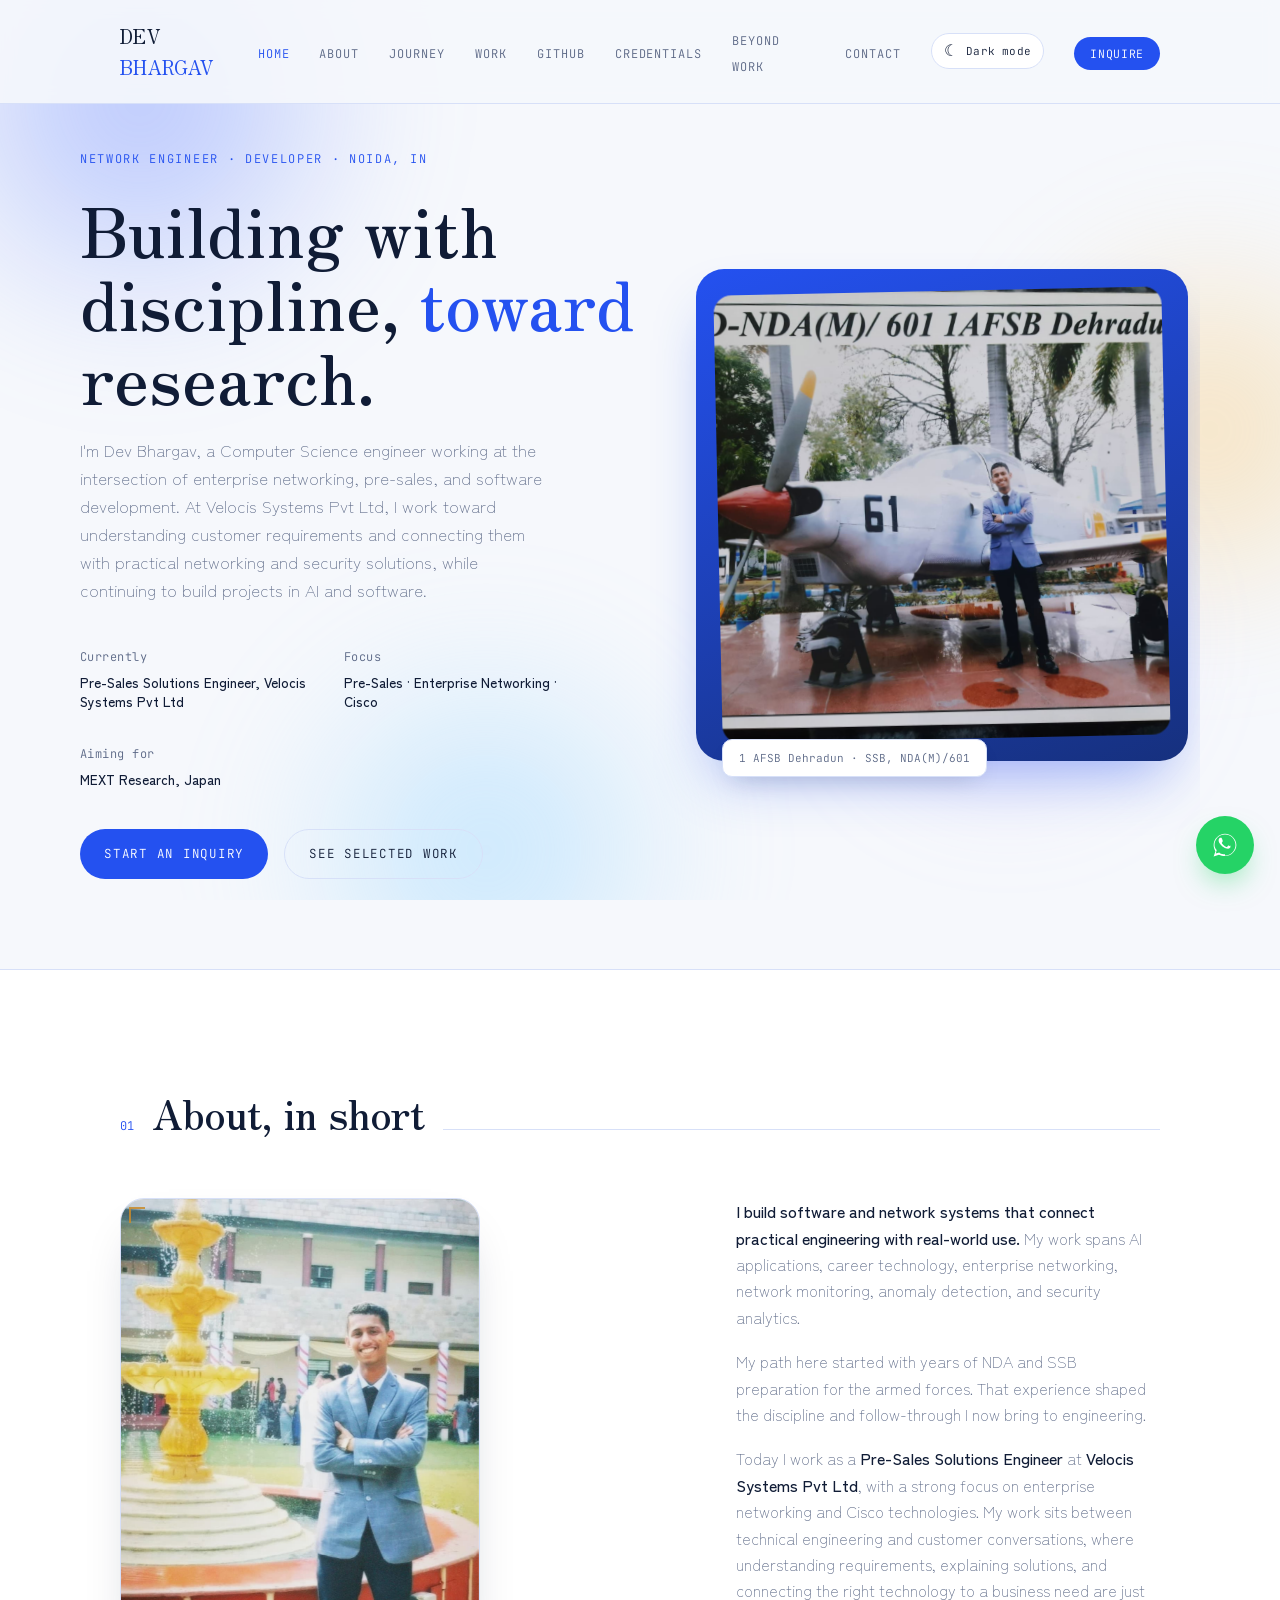
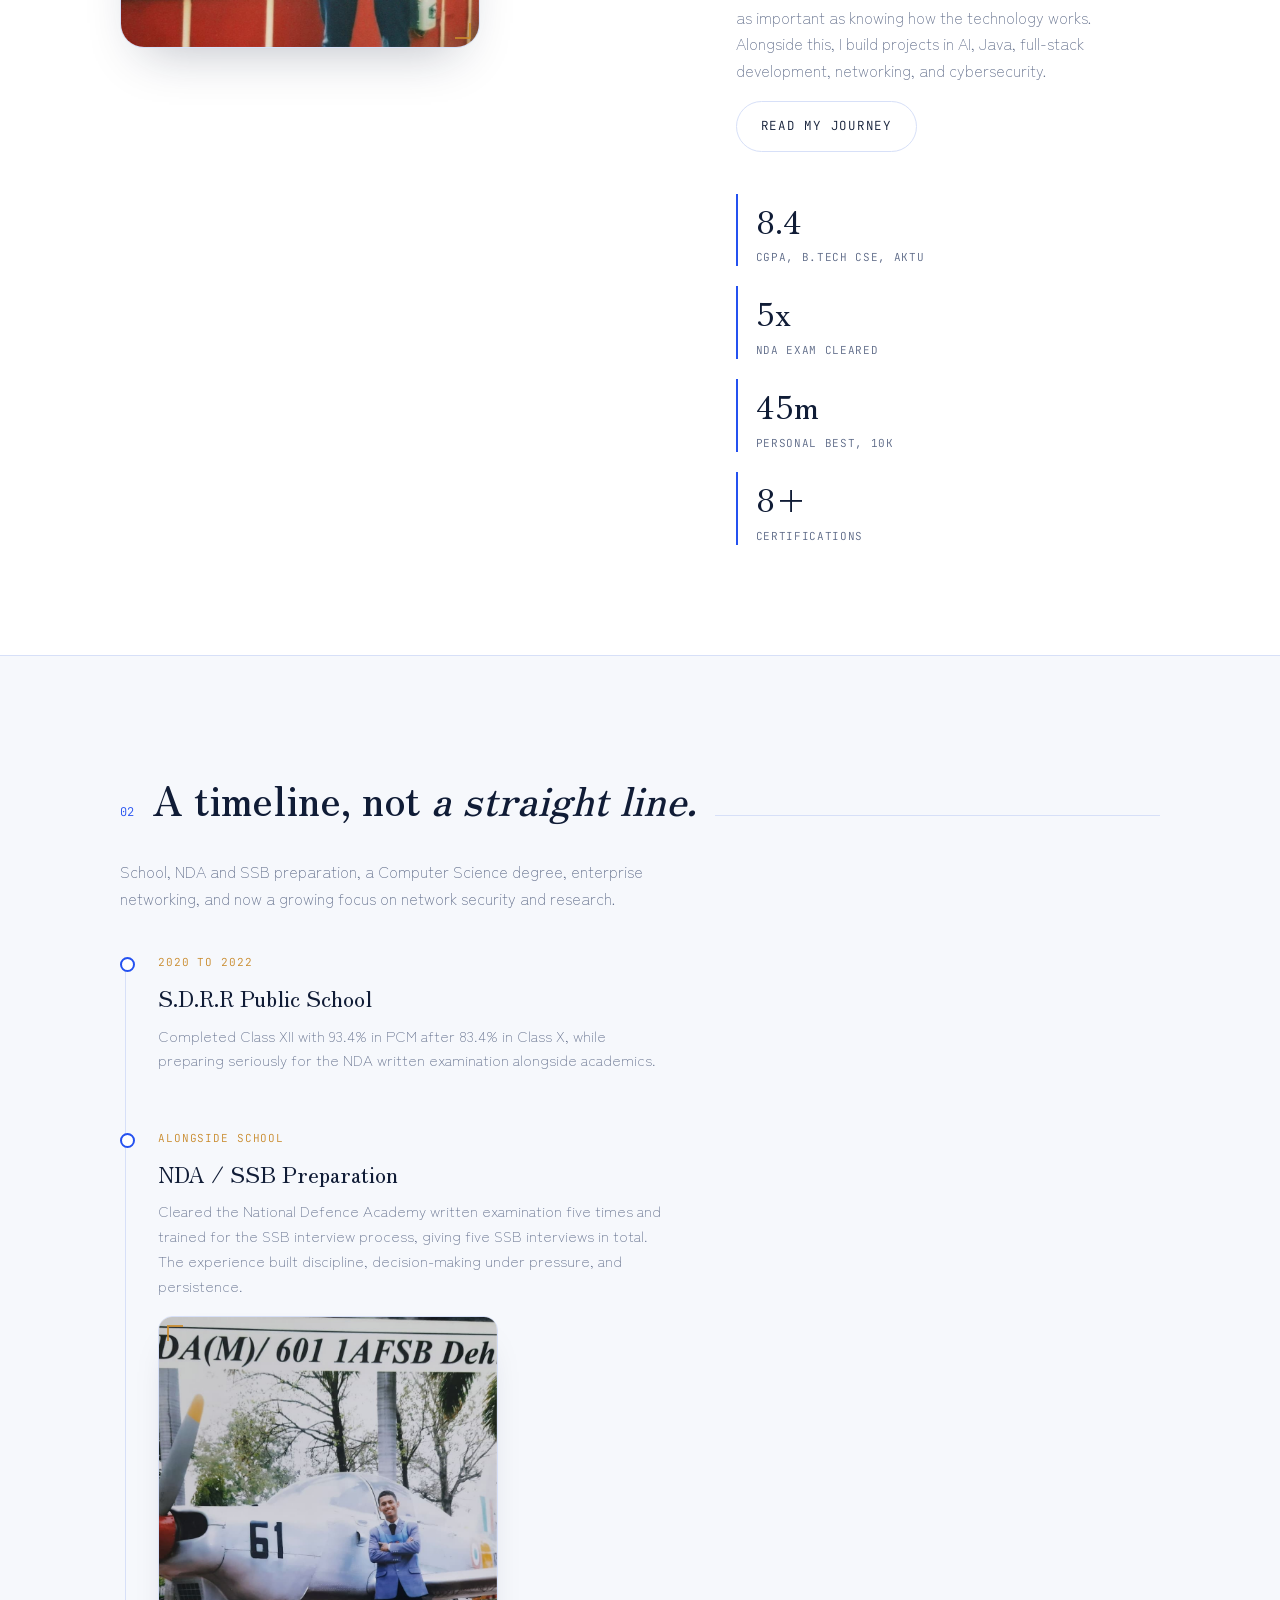
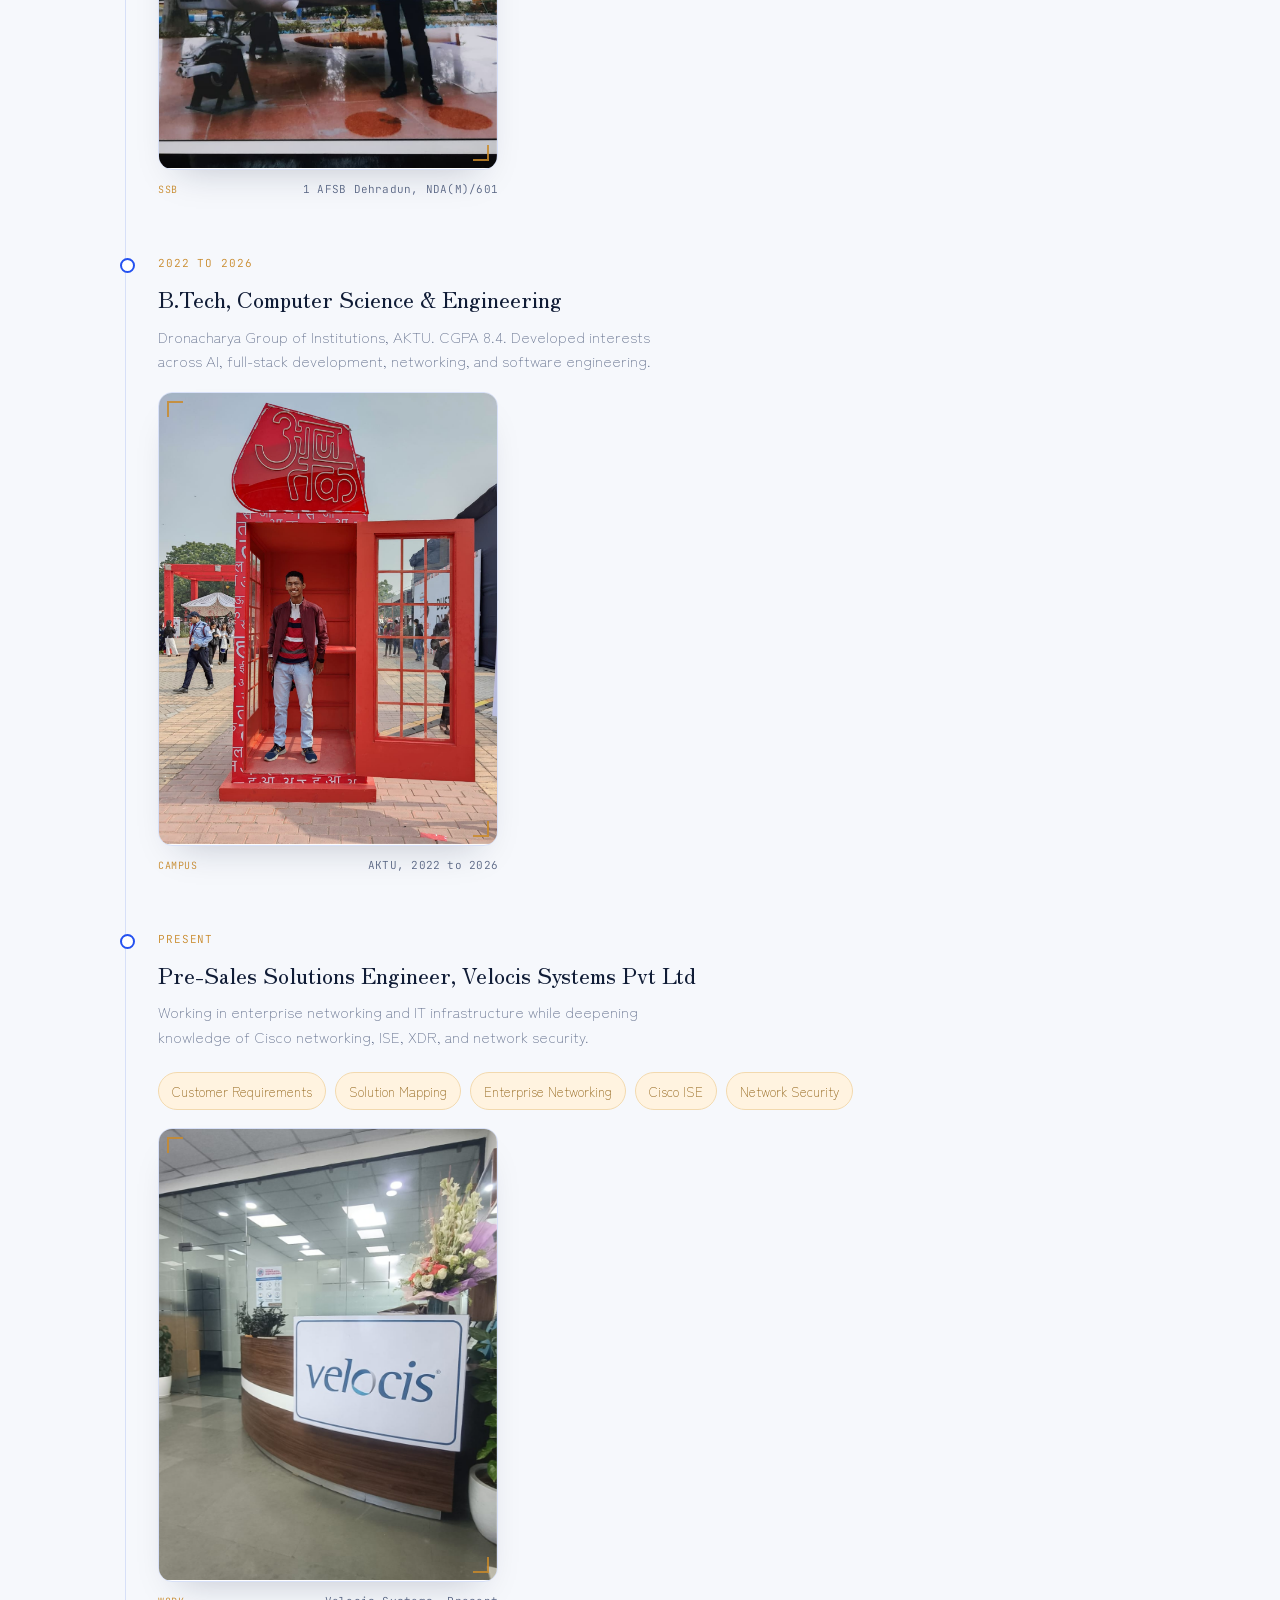
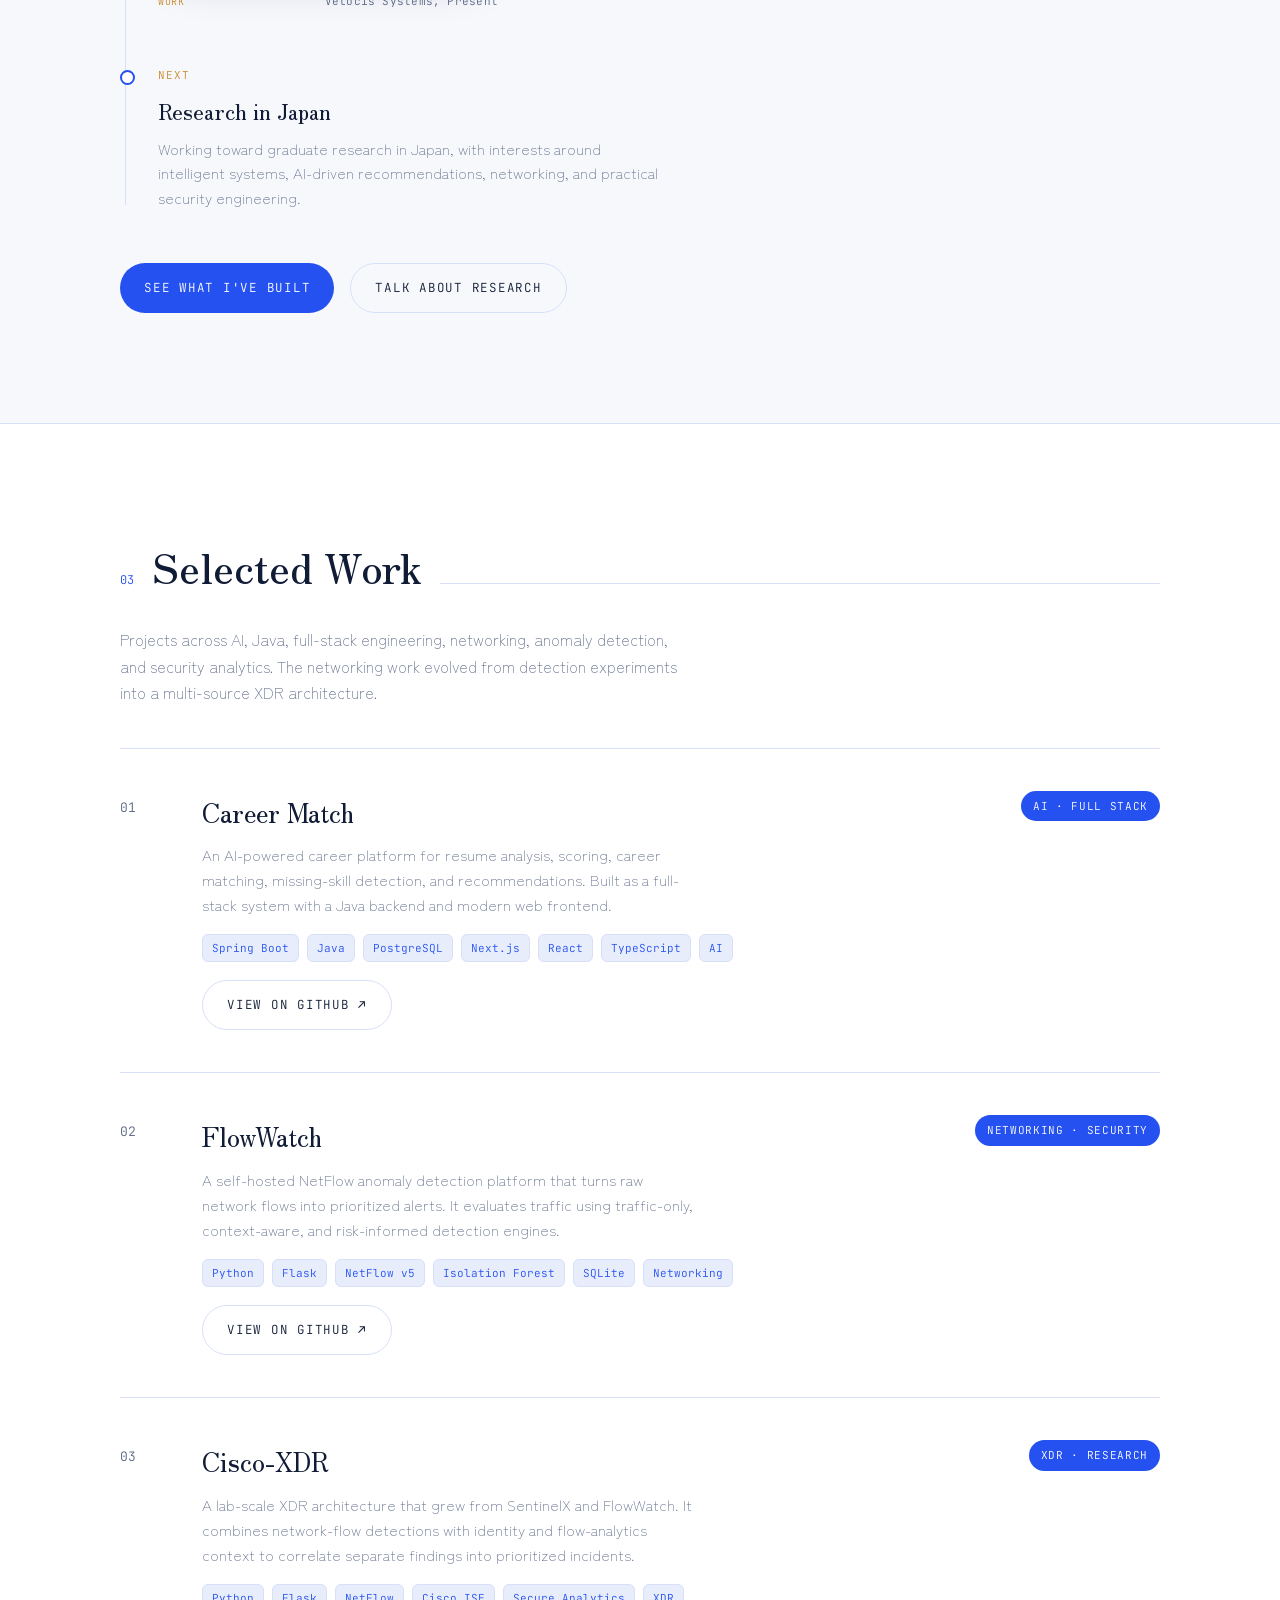
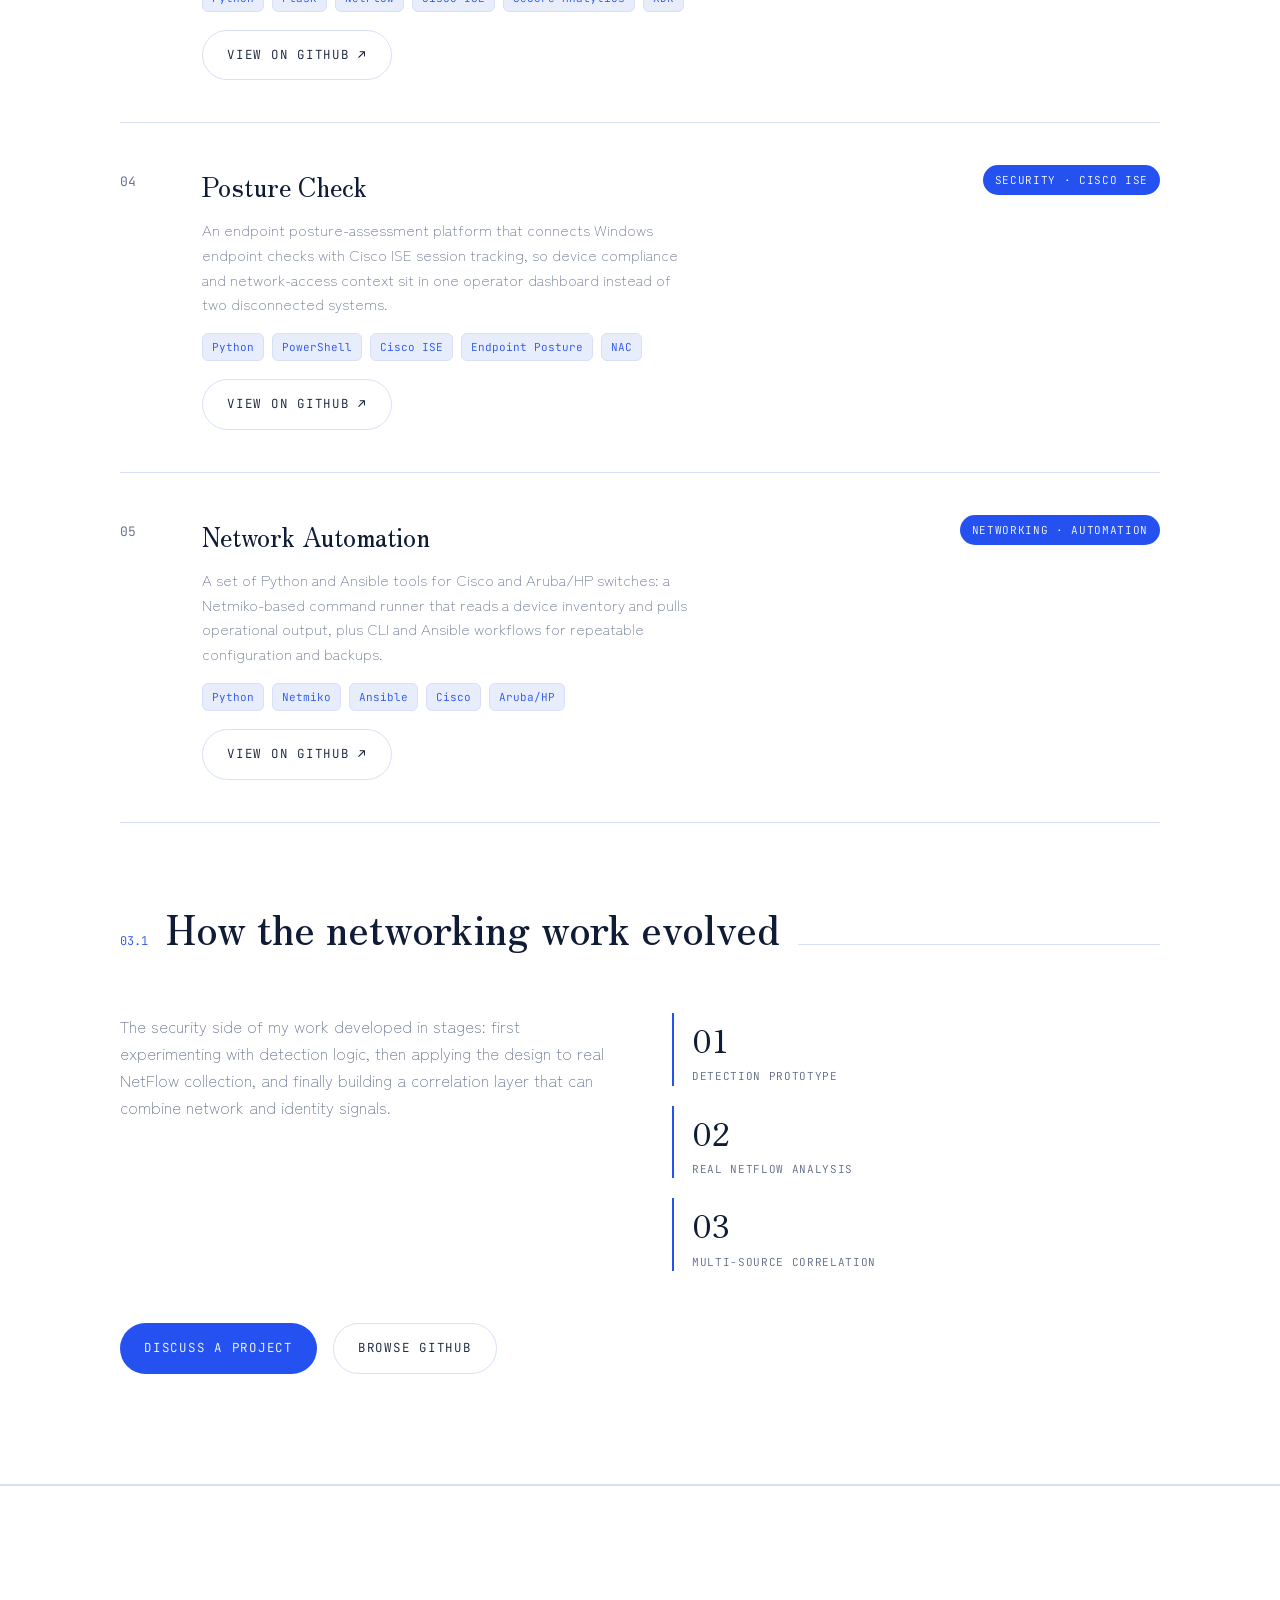
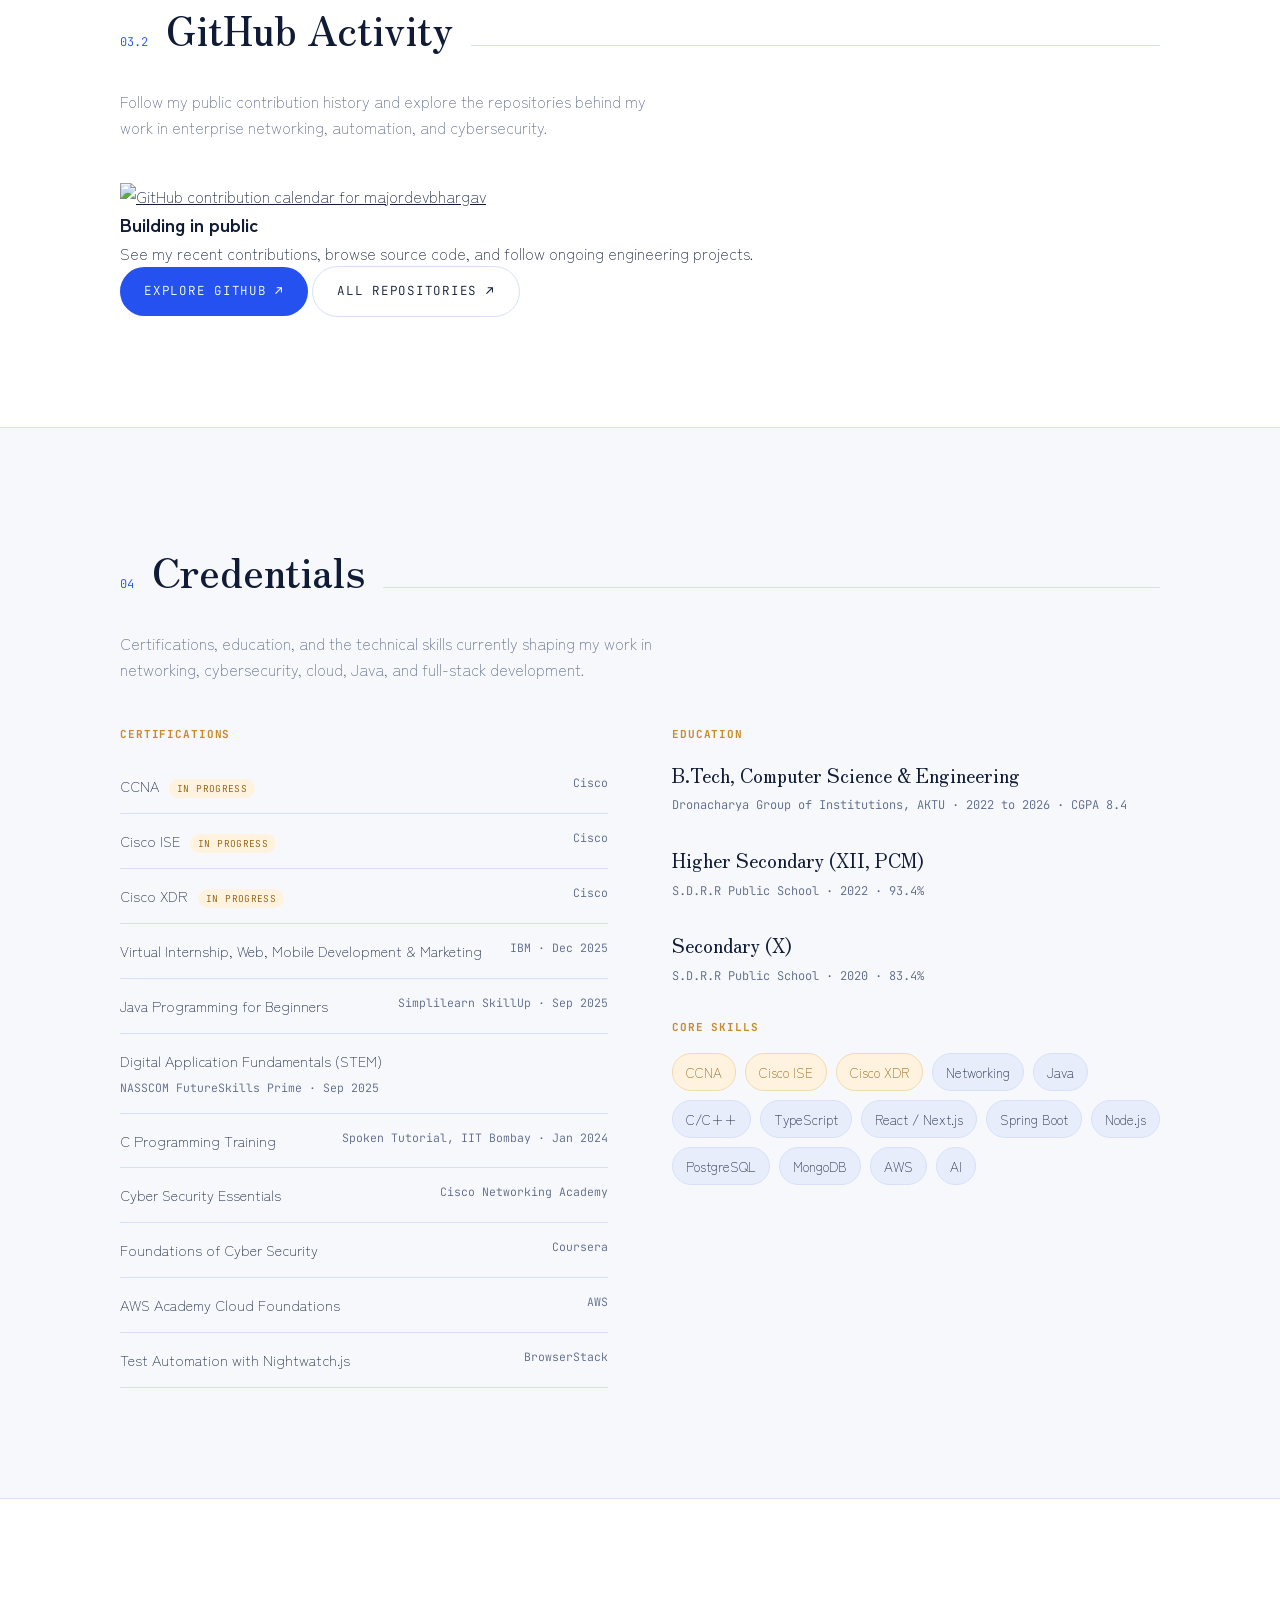
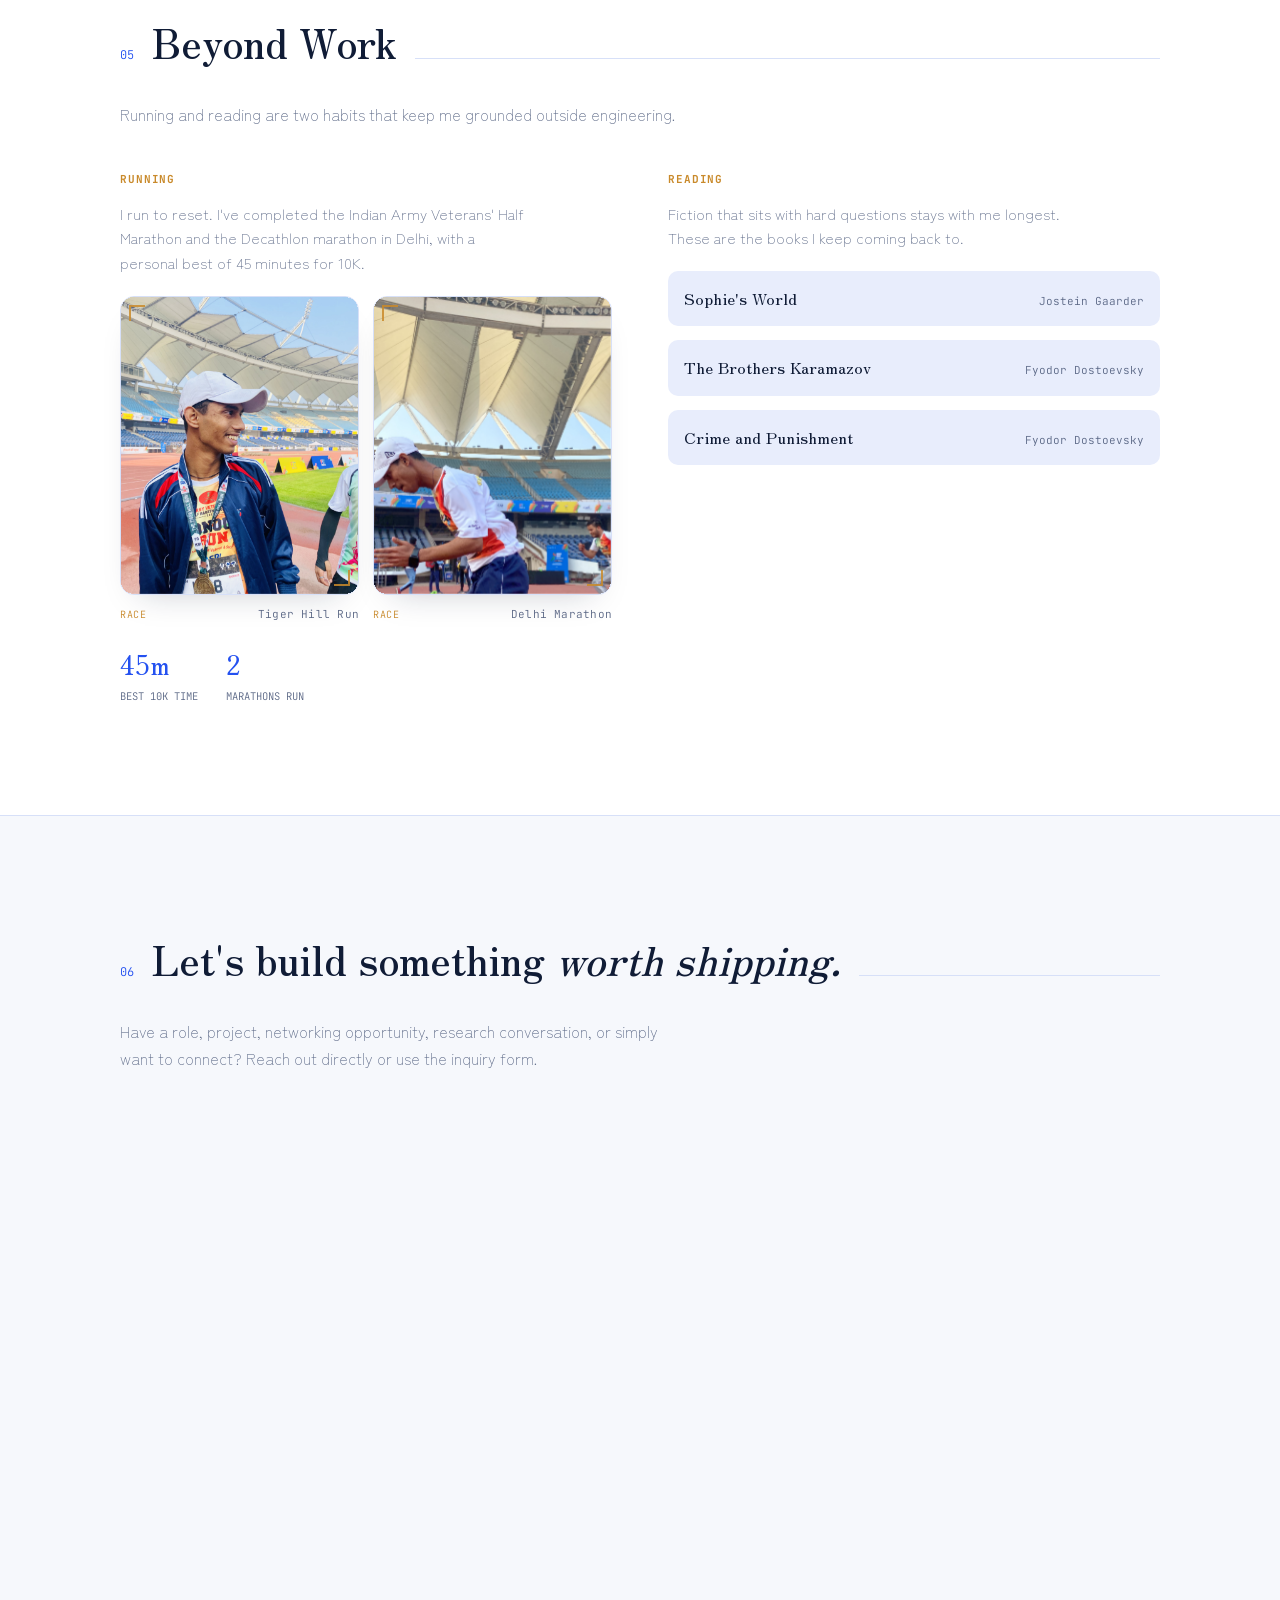
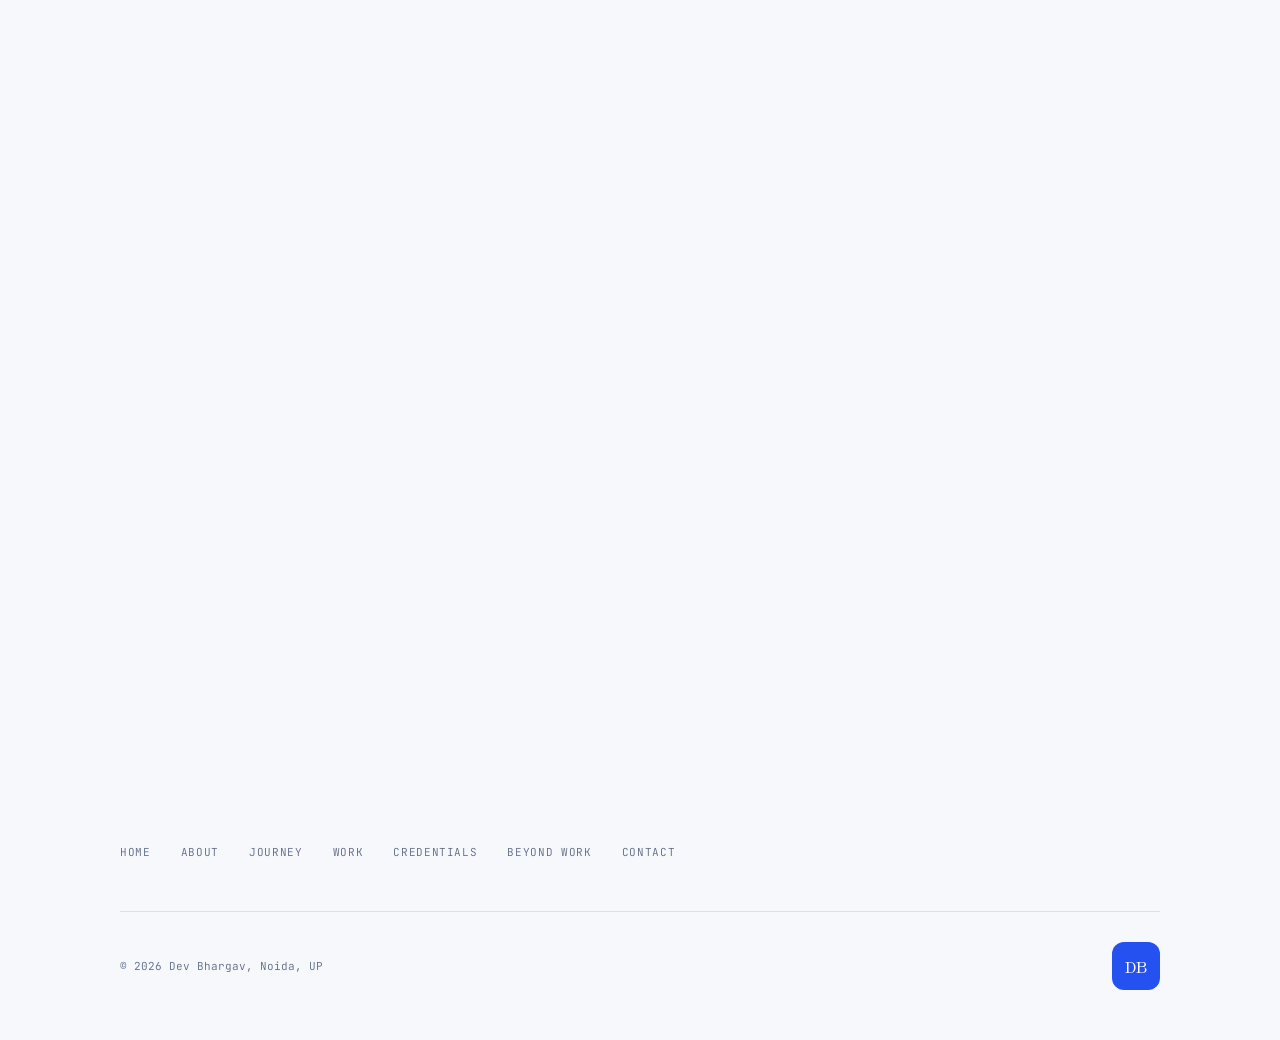
==== index.html @ a6a39704 "Add GitHub activity and repository links to portfolio" ====
<!doctype html>
<html lang="en">
<head>
  <meta charset="UTF-8">
  <meta name="viewport" content="width=device-width, initial-scale=1.0">
  <title>Dev Bhargav | Pre-Sales Solutions Engineer</title>
  <meta name="description" content="Dev Bhargav is a Pre-Sales Solutions Engineer focused on enterprise networking, Cisco technologies, network automation, and cybersecurity. Explore his engineering projects, portfolio, and professional profile.">
  <meta name="author" content="Dev Bhargav">
  <meta name="robots" content="index, follow, max-image-preview:large">
  <meta name="googlebot" content="index, follow">
  <meta name="keywords" content="Dev Bhargav, Dev Bhargav engineer, Dev Bhargav networking, enterprise networking, Cisco, network automation, cybersecurity, Pre-Sales Solutions Engineer">
  <link rel="canonical" href="https://dev-bhargav-portfolio.vercel.app/">
  <meta property="og:type" content="website">
  <meta property="og:site_name" content="Dev Bhargav">
  <meta property="og:title" content="Dev Bhargav | Enterprise Networking & Cybersecurity Engineer">
  <meta property="og:description" content="Official portfolio of Dev Bhargav, Pre-Sales Solutions Engineer focused on enterprise networking, Cisco technologies, network automation, and cybersecurity.">
  <meta property="og:url" content="https://dev-bhargav-portfolio.vercel.app/">
  <meta name="twitter:card" content="summary">
  <meta name="twitter:title" content="Dev Bhargav | Enterprise Networking & Cybersecurity Engineer">
  <meta name="twitter:description" content="Official portfolio of Dev Bhargav, focused on enterprise networking, Cisco technologies, network automation, and cybersecurity.">
  <script type="application/ld+json">
  {
    "@context": "https://schema.org",
    "@type": "Person",
    "name": "Dev Bhargav",
    "url": "https://dev-bhargav-portfolio.vercel.app/",
    "jobTitle": "Pre-Sales Solutions Engineer",
    "description": "Engineer focused on enterprise networking, Cisco technologies, network automation, and cybersecurity.",
    "sameAs": [
      "https://github.com/majordevbhargav",
      "https://www.linkedin.com/in/devbhargav100"
    ],
    "knowsAbout": [
      "Enterprise Networking",
      "Cisco Technologies",
      "Network Automation",
      "Cybersecurity",
      "Network Anomaly Detection",
      "Software Engineering"
    ]
  }
  </script>
  <meta name="theme-color" content="#2451F0" id="themeColorMeta">
  <script>
    (function () {
      try {
        var savedTheme = localStorage.getItem("devbhargav-theme");
        if (savedTheme === "dark" || savedTheme === "light") document.documentElement.setAttribute("data-theme", savedTheme);
      } catch (e) {}
    })();
  </script>
  <link rel="icon" href="data:image/svg+xml,%3Csvg xmlns='http://www.w3.org/2000/svg' viewBox='0 0 64 64'%3E%3Crect width='64' height='64' rx='14' fill='%232451F0'/%3E%3Ctext x='32' y='42' font-family='Georgia,serif' font-size='26' fill='white' text-anchor='middle'%3EDB%3C/text%3E%3C/svg%3E">
  <link rel="preconnect" href="https://fonts.googleapis.com">
  <link href="https://fonts.googleapis.com/css2?family=Zen+Old+Mincho:wght@500;600&family=Zen+Kaku+Gothic+New:wght@300;400;500;700&family=JetBrains+Mono:wght@400;500&display=swap" rel="stylesheet">
  <link rel="stylesheet" href="style.css">
  <style>
    /* Single-page navigation */
    section[id], header[id], footer[id] { scroll-margin-top: 88px; }
    .single-page .nav-link.active { color: var(--blue); }
    .single-page .page-hero { padding-top: 135px; }
    .section-intro { max-width: 62ch; color: var(--ink-dim); font-size: 16px; margin-top: -26px; margin-bottom: 42px; }
    .project-link { margin-top: 18px; }
    .journey-actions { margin-top: 52px; display: flex; gap: 16px; flex-wrap: wrap; }
    .about-stats { margin-top: 42px; }
    @media (max-width: 860px) {
      .single-page .page-hero { padding-top: 120px; }
    }
  </style>
</head>

<body class="single-page">

  <div class="bg-scene" aria-hidden="true">
    <div class="bg-blob b1"></div>
    <div class="bg-blob b2"></div>
    <div class="bg-blob b3"></div>
    <div class="bg-blob b4"></div>
  </div>

  <nav>
    <div class="wrap row">
      <a class="brand" href="#home">DEV <span>BHARGAV</span></a>

      <button class="nav-toggle" aria-label="Toggle navigation" aria-expanded="false">
        <svg width="18" height="18" viewBox="0 0 18 18" fill="none">
          <path d="M2 4H16M2 9H16M2 14H16" stroke="currentColor" stroke-width="1.6" stroke-linecap="round"/>
        </svg>
      </button>

      <ul class="nav-links">
        <li><a class="nav-link" href="#home">Home</a></li>
        <li><a class="nav-link" href="#about">About</a></li>
        <li><a class="nav-link" href="#journey">Journey</a></li>
        <li><a class="nav-link" href="#work">Work</a></li>
        <li><a class="nav-link" href="#github-activity">GitHub</a></li>
        <li><a class="nav-link" href="#credentials">Credentials</a></li>
        <li><a class="nav-link" href="#beyond">Beyond Work</a></li>
        <li><a class="nav-link" href="#contact">Contact</a></li>
        <li class="theme-toggle-item"><button class="theme-toggle" id="themeToggle" type="button" aria-label="Switch to dark mode" aria-pressed="false"><span class="theme-toggle-icon" aria-hidden="true">☾</span><span class="theme-toggle-label">Dark mode</span></button></li>
        <li><a class="nav-cta" href="#contact">Inquire</a></li>
      </ul>
    </div>
  </nav>

  <main>

    <!-- HOME -->
    <header id="home" class="hero wrap">
      <div class="hero-grid">
        <div>
          <div class="eyebrow">Network Engineer · Developer · Noida, IN</div>
          <h1 class="title">
            Building with<br>discipline, <em>toward</em><br>research.
          </h1>
          <p class="hero-sub">
            I'm Dev Bhargav, a Computer Science engineer working at the intersection of
            enterprise networking, pre-sales, and software development. At Velocis Systems Pvt Ltd,
            I work toward understanding customer requirements and connecting them with practical
            networking and security solutions, while continuing to build projects in AI and software.
          </p>

          <div class="hero-meta">
            <div class="hm-item">
              <div class="hm-label">Currently</div>
              <div class="hm-value">Pre-Sales Solutions Engineer, Velocis Systems Pvt Ltd</div>
            </div>
            <div class="hm-item">
              <div class="hm-label">Focus</div>
              <div class="hm-value">Pre-Sales · Enterprise Networking · Cisco</div>
            </div>
            <div class="hm-item">
              <div class="hm-label">Aiming for</div>
              <div class="hm-value">MEXT Research, Japan</div>
            </div>
          </div>

          <div class="hero-actions">
            <a class="btn btn-primary" href="#contact">Start an inquiry</a>
            <a class="btn btn-ghost" href="#work">See selected work</a>
          </div>
        </div>

        <div class="blue-box" data-reveal>
          <div class="frame">
            <img src="images/WhatsApp Image 2026-05-22 at 22.21.28.jpeg"
                 alt="Dev Bhargav at 1 AFSB Dehradun during SSB training"
                 width="1200" height="1200" fetchpriority="high">
          </div>
          <div class="cap">1 AFSB Dehradun · SSB, NDA(M)/601</div>
        </div>
      </div>
    </header>

    <!-- ABOUT -->
    <section id="about" class="tint">
      <div class="wrap">
        <div class="section-head">
          <span class="section-num">01</span>
          <h2 class="section-title">About, in short</h2>
          <div class="section-line"></div>
        </div>

        <div class="about-grid">
          <div data-reveal>
            <div class="about-portrait photo-frame">
              <img src="images/WhatsApp Image 2026-03-22 at 08.40.15.jpeg"
                   alt="Portrait of Dev Bhargav"
                   width="900" height="1125" loading="lazy">
            </div>
          </div>

          <div data-reveal>
            <p>
              <strong>I build software and network systems that connect practical engineering with real-world use.</strong>
              My work spans AI applications, career technology, enterprise networking,
              network monitoring, anomaly detection, and security analytics.
            </p>
            <p>
              My path here started with years of NDA and SSB preparation for the armed
              forces. That experience shaped the discipline and follow-through I now
              bring to engineering.
            </p>
            <p>
              Today I work as a <strong>Pre-Sales Solutions Engineer</strong> at
              <strong>Velocis Systems Pvt Ltd</strong>, with a strong focus on enterprise
              networking and Cisco technologies. My work sits between technical engineering
              and customer conversations, where understanding requirements, explaining solutions,
              and connecting the right technology to a business need are just as important as
              knowing how the technology works. Alongside this, I build projects in AI, Java,
              full-stack development, networking, and cybersecurity.
            </p>
            <a class="btn btn-ghost" href="#journey">Read my journey</a>

            <div class="stat-list about-stats" data-reveal>
            <div class="stat">
              <div class="num">8.4</div>
              <div class="label">CGPA, B.Tech CSE, AKTU</div>
            </div>
            <div class="stat">
              <div class="num">5x</div>
              <div class="label">NDA Exam Cleared</div>
            </div>
            <div class="stat">
              <div class="num">45m</div>
              <div class="label">Personal Best, 10K</div>
            </div>
            <div class="stat">
              <div class="num">8+</div>
              <div class="label">Certifications</div>
            </div>
          </div>
        </div>
      </div>
    </section>

    <!-- JOURNEY -->
    <section id="journey">
      <div class="wrap">
        <div class="section-head">
          <span class="section-num">02</span>
          <h2 class="section-title">A timeline, not <em>a straight line.</em></h2>
          <div class="section-line"></div>
        </div>

        <p class="section-intro">
          School, NDA and SSB preparation, a Computer Science degree, enterprise
          networking, and now a growing focus on network security and research.
        </p>

        <div class="timeline">

          <div class="t-item" data-reveal>
            <div class="t-year">2020 to 2022</div>
            <div class="t-title">S.D.R.R Public School</div>
            <div class="t-desc">
              Completed Class XII with 93.4% in PCM after 83.4% in Class X,
              while preparing seriously for the NDA written examination alongside academics.
            </div>
          </div>

          <div class="t-item" data-reveal>
            <div class="t-year">Alongside school</div>
            <div class="t-title">NDA / SSB Preparation</div>
            <div class="t-desc">
              Cleared the National Defence Academy written examination five times
              and trained for the SSB interview process, giving five SSB interviews
              in total. The experience built discipline, decision-making under pressure,
              and persistence.
            </div>
            <div class="t-photo">
              <div class="photo-frame">
                <img src="images/WhatsApp Image 2026-05-22 at 22.21.28.jpeg"
                     alt="Dev Bhargav during SSB training at 1 AFSB Dehradun"
                     width="1200" height="1200" loading="lazy">
              </div>
              <div class="photo-caption">
                <span class="pc-tag">SSB</span>
                <span>1 AFSB Dehradun, NDA(M)/601</span>
              </div>
            </div>
          </div>

          <div class="t-item" data-reveal>
            <div class="t-year">2022 to 2026</div>
            <div class="t-title">B.Tech, Computer Science & Engineering</div>
            <div class="t-desc">
              Dronacharya Group of Institutions, AKTU. CGPA 8.4. Developed interests
              across AI, full-stack development, networking, and software engineering.
            </div>
            <div class="t-photo">
              <div class="photo-frame">
                <img src="images/WhatsApp Image 2026-08-13 at 17.46.51.jpeg"
                     alt="Dev Bhargav during his B.Tech years at AKTU"
                     width="1000" height="1300" loading="lazy">
              </div>
              <div class="photo-caption">
                <span class="pc-tag">Campus</span>
                <span>AKTU, 2022 to 2026</span>
              </div>
            </div>
          </div>

          <div class="t-item" data-reveal>
            <div class="t-year">Present</div>
            <div class="t-title">Pre-Sales Solutions Engineer, Velocis Systems Pvt Ltd</div>
            <div class="t-desc">
              Working in enterprise networking and IT infrastructure while deepening
              knowledge of Cisco networking, ISE, XDR, and network security.
            </div>
            <div class="tags" style="margin-top:22px;">
              <div class="tag progress">Customer Requirements</div>
              <div class="tag progress">Solution Mapping</div>
              <div class="tag progress">Enterprise Networking</div>
              <div class="tag progress">Cisco ISE</div>
              <div class="tag progress">Network Security</div>
            </div>
            <div class="t-photo">
              <div class="photo-frame">
                <img src="images/WhatsApp Image 2026-07-17 at 16.44.48.jpeg"
                     alt="Dev Bhargav at Velocis Systems"
                     width="1000" height="1300" loading="lazy">
              </div>
              <div class="photo-caption">
                <span class="pc-tag">Work</span>
                <span>Velocis Systems, Present</span>
              </div>
            </div>
          </div>

          <div class="t-item" data-reveal>
            <div class="t-year">Next</div>
            <div class="t-title">Research in Japan</div>
            <div class="t-desc">
              Working toward graduate research in Japan, with interests around
              intelligent systems, AI-driven recommendations, networking, and
              practical security engineering.
            </div>
          </div>

        </div>

        <div class="journey-actions">
          <a class="btn btn-primary" href="#work">See what I've built</a>
          <a class="btn btn-ghost" href="#contact">Talk about research</a>
        </div>
      </div>
    </section>

    <!-- WORK -->
    <section id="work" class="tint">
      <div class="wrap">
        <div class="section-head">
          <span class="section-num">03</span>
          <h2 class="section-title">Selected Work</h2>
          <div class="section-line"></div>
        </div>

        <p class="section-intro">
          Projects across AI, Java, full-stack engineering, networking, anomaly
          detection, and security analytics. The networking work evolved from
          detection experiments into a multi-source XDR architecture.
        </p>

        <div class="projects">

          <article class="project" data-reveal>
            <div class="p-index">01</div>
            <div>
              <div class="p-name">Career Match</div>
              <div class="p-desc">
                An AI-powered career platform for resume analysis, scoring, career
                matching, missing-skill detection, and recommendations. Built as a
                full-stack system with a Java backend and modern web frontend.
              </div>
              <div class="p-stack">
                <span>Spring Boot</span><span>Java</span><span>PostgreSQL</span>
                <span>Next.js</span><span>React</span><span>TypeScript</span><span>AI</span>
              </div>
              <div class="project-link">
                <a class="btn btn-ghost" href="https://github.com/majordevbhargav/career_match" target="_blank" rel="noopener">
                  View on GitHub ↗
                </a>
              </div>
            </div>
            <div class="p-tag">AI · Full Stack</div>
          </article>

          <article class="project" data-reveal>
            <div class="p-index">02</div>
            <div>
              <div class="p-name">FlowWatch</div>
              <div class="p-desc">
                A self-hosted NetFlow anomaly detection platform that turns raw
                network flows into prioritized alerts. It evaluates traffic using
                traffic-only, context-aware, and risk-informed detection engines.
              </div>
              <div class="p-stack">
                <span>Python</span><span>Flask</span><span>NetFlow v5</span>
                <span>Isolation Forest</span><span>SQLite</span><span>Networking</span>
              </div>
              <div class="project-link">
                <a class="btn btn-ghost" href="https://github.com/majordevbhargav/FlowWatch" target="_blank" rel="noopener">
                  View on GitHub ↗
                </a>
              </div>
            </div>
            <div class="p-tag">Networking · Security</div>
          </article>

          <article class="project" data-reveal>
            <div class="p-index">03</div>
            <div>
              <div class="p-name">Cisco-XDR</div>
              <div class="p-desc">
                A lab-scale XDR architecture that grew from SentinelX and FlowWatch.
                It combines network-flow detections with identity and flow-analytics
                context to correlate separate findings into prioritized incidents.
              </div>
              <div class="p-stack">
                <span>Python</span><span>Flask</span><span>NetFlow</span>
                <span>Cisco ISE</span><span>Secure Analytics</span><span>XDR</span>
              </div>
              <div class="project-link">
                <a class="btn btn-ghost" href="https://github.com/majordevbhargav/Cisco-XDR" target="_blank" rel="noopener">
                  View on GitHub ↗
                </a>
              </div>
            </div>
            <div class="p-tag">XDR · Research</div>
          </article>

          <article class="project" data-reveal>
            <div class="p-index">04</div>
            <div>
              <div class="p-name">Posture Check</div>
              <div class="p-desc">
                An endpoint posture-assessment platform that connects Windows
                endpoint checks with Cisco ISE session tracking, so device
                compliance and network-access context sit in one operator
                dashboard instead of two disconnected systems.
              </div>
              <div class="p-stack">
                <span>Python</span><span>PowerShell</span><span>Cisco ISE</span>
                <span>Endpoint Posture</span><span>NAC</span>
              </div>
              <div class="project-link">
                <a class="btn btn-ghost" href="https://github.com/majordevbhargav/Posture_Check" target="_blank" rel="noopener">
                  View on GitHub ↗
                </a>
              </div>
            </div>
            <div class="p-tag">Security · Cisco ISE</div>
          </article>

          <article class="project" data-reveal>
            <div class="p-index">05</div>
            <div>
              <div class="p-name">Network Automation</div>
              <div class="p-desc">
                A set of Python and Ansible tools for Cisco and Aruba/HP
                switches: a Netmiko-based command runner that reads a device
                inventory and pulls operational output, plus CLI and
                Ansible workflows for repeatable configuration and backups.
              </div>
              <div class="p-stack">
                <span>Python</span><span>Netmiko</span><span>Ansible</span>
                <span>Cisco</span><span>Aruba/HP</span>
              </div>
              <div class="project-link">
                <a class="btn btn-ghost" href="https://github.com/majordevbhargav/Ansible-Lan-Automation" target="_blank" rel="noopener">
                  View on GitHub ↗
                </a>
              </div>
            </div>
            <div class="p-tag">Networking · Automation</div>
          </article>

        </div>

        <div style="margin-top: 72px;" data-reveal>
          <div class="section-head">
            <span class="section-num">03.1</span>
            <h2 class="section-title">How the networking work evolved</h2>
            <div class="section-line"></div>
          </div>

          <div class="two-col">
            <div>
              <p class="page-sub" style="margin-top:0;">
                The security side of my work developed in stages: first experimenting
                with detection logic, then applying the design to real NetFlow
                collection, and finally building a correlation layer that can combine
                network and identity signals.
              </p>
            </div>
            <div class="stat-list">
              <div class="stat">
                <div class="num">01</div>
                <div class="label">Detection prototype</div>
              </div>
              <div class="stat">
                <div class="num">02</div>
                <div class="label">Real NetFlow analysis</div>
              </div>
              <div class="stat">
                <div class="num">03</div>
                <div class="label">Multi-source correlation</div>
              </div>
            </div>
          </div>
        </div>

        <div class="journey-actions">
          <a class="btn btn-primary" href="#contact">Discuss a project</a>
          <a class="btn btn-ghost" href="https://github.com/majordevbhargav/" target="_blank" rel="noopener">Browse GitHub</a>
        </div>
      </div>
    </section>

    <!-- GITHUB ACTIVITY -->
    <section id="github-activity" class="tint">
      <div class="wrap">
        <div class="section-head">
          <span class="section-num">03.2</span>
          <h2 class="section-title">GitHub Activity</h2>
          <div class="section-line"></div>
        </div>
        <p class="section-intro">
          Follow my public contribution history and explore the repositories behind
          my work in enterprise networking, automation, and cybersecurity.
        </p>
        <div class="github-activity-card" data-reveal>
          <a class="github-graph-link" href="https://github.com/majordevbhargav" target="_blank" rel="noopener noreferrer" aria-label="Open my GitHub profile">
            <img class="github-contribution-graph"
              src="https://ghchart.rshah.org/2451f0/majordevbhargav"
              alt="GitHub contribution calendar for majordevbhargav"
              loading="lazy">
          </a>
          <div class="github-activity-copy">
            <div>
              <h3>Building in public</h3>
              <p>See my recent contributions, browse source code, and follow ongoing engineering projects.</p>
            </div>
            <div class="github-social-actions">
              <a class="btn btn-primary" href="https://github.com/majordevbhargav" target="_blank" rel="noopener noreferrer">Explore GitHub ↗</a>
              <a class="btn btn-ghost" href="https://github.com/majordevbhargav?tab=repositories" target="_blank" rel="noopener noreferrer">All repositories ↗</a>
            </div>
          </div>
        </div>
      </div>
    </section>

    <!-- CREDENTIALS -->
    <section id="credentials">
      <div class="wrap">
        <div class="section-head">
          <span class="section-num">04</span>
          <h2 class="section-title">Credentials</h2>
          <div class="section-line"></div>
        </div>

        <p class="section-intro">
          Certifications, education, and the technical skills currently shaping my
          work in networking, cybersecurity, cloud, Java, and full-stack development.
        </p>

        <div class="two-col">
          <div data-reveal>
            <h3 class="subhead">Certifications</h3>
            <ul class="cert-list">
              <li class="progress"><span class="c-name">CCNA</span><span class="c-org">Cisco</span></li>
              <li class="progress"><span class="c-name">Cisco ISE</span><span class="c-org">Cisco</span></li>
              <li class="progress"><span class="c-name">Cisco XDR</span><span class="c-org">Cisco</span></li>
              <li><span class="c-name">Virtual Internship, Web, Mobile Development & Marketing</span><span class="c-org">IBM · Dec 2025</span></li>
              <li><span class="c-name">Java Programming for Beginners</span><span class="c-org">Simplilearn SkillUp · Sep 2025</span></li>
              <li><span class="c-name">Digital Application Fundamentals (STEM)</span><span class="c-org">NASSCOM FutureSkills Prime · Sep 2025</span></li>
              <li><span class="c-name">C Programming Training</span><span class="c-org">Spoken Tutorial, IIT Bombay · Jan 2024</span></li>
              <li><span class="c-name">Cyber Security Essentials</span><span class="c-org">Cisco Networking Academy</span></li>
              <li><span class="c-name">Foundations of Cyber Security</span><span class="c-org">Coursera</span></li>
              <li><span class="c-name">AWS Academy Cloud Foundations</span><span class="c-org">AWS</span></li>
              <li><span class="c-name">Test Automation with Nightwatch.js</span><span class="c-org">BrowserStack</span></li>
            </ul>
          </div>

          <div data-reveal>
            <h3 class="subhead">Education</h3>

            <div class="edu-block">
              <div class="e-school">B.Tech, Computer Science & Engineering</div>
              <div class="e-detail">Dronacharya Group of Institutions, AKTU · 2022 to 2026 · CGPA 8.4</div>
            </div>

            <div class="edu-block">
              <div class="e-school">Higher Secondary (XII, PCM)</div>
              <div class="e-detail">S.D.R.R Public School · 2022 · 93.4%</div>
            </div>

            <div class="edu-block">
              <div class="e-school">Secondary (X)</div>
              <div class="e-detail">S.D.R.R Public School · 2020 · 83.4%</div>
            </div>

            <h3 class="subhead" style="margin-top:32px;">Core Skills</h3>
            <div class="tags">
              <div class="tag progress">CCNA</div>
              <div class="tag progress">Cisco ISE</div>
              <div class="tag progress">Cisco XDR</div>
              <div class="tag">Networking</div>
              <div class="tag">Java</div>
              <div class="tag">C/C++</div>
              <div class="tag">TypeScript</div>
              <div class="tag">React / Next.js</div>
              <div class="tag">Spring Boot</div>
              <div class="tag">Node.js</div>
              <div class="tag">PostgreSQL</div>
              <div class="tag">MongoDB</div>
              <div class="tag">AWS</div>
              <div class="tag">AI</div>
            </div>
          </div>
        </div>
      </div>
    </section>

    <!-- BEYOND WORK -->
    <section id="beyond" class="tint">
      <div class="wrap">
        <div class="section-head">
          <span class="section-num">05</span>
          <h2 class="section-title">Beyond Work</h2>
          <div class="section-line"></div>
        </div>

        <p class="section-intro">
          Running and reading are two habits that keep me grounded outside engineering.
        </p>

        <div class="hobby-grid">
          <div class="hobby-block" data-reveal>
            <h3>Running</h3>
            <p>
              I run to reset. I've completed the Indian Army Veterans' Half Marathon
              and the Decathlon marathon in Delhi, with a personal best of 45 minutes for 10K.
            </p>

            <div class="run-photos">
              <figure>
                <div class="photo-frame">
                  <img src="images/IMG_7960.jpg" alt="Dev Bhargav after the Tiger Hill Run with his medal" width="900" height="1200" loading="lazy">
                </div>
                <figcaption class="photo-caption">
                  <span class="pc-tag">Race</span><span>Tiger Hill Run</span>
                </figcaption>
              </figure>

              <figure>
                <div class="photo-frame">
                  <img src="images/IMG_7937.JPG" alt="Dev Bhargav at a marathon in Delhi" width="900" height="1200" loading="lazy">
                </div>
                <figcaption class="photo-caption">
                  <span class="pc-tag">Race</span><span>Delhi Marathon</span>
                </figcaption>
              </figure>
            </div>

            <div class="run-stats">
              <div>
                <div class="rs-num">45m</div>
                <div class="rs-label">Best 10K Time</div>
              </div>
              <div>
                <div class="rs-num">2</div>
                <div class="rs-label">Marathons Run</div>
              </div>
            </div>
          </div>

          <div class="hobby-block" data-reveal>
            <h3>Reading</h3>
            <p>
              Fiction that sits with hard questions stays with me longest.
              These are the books I keep coming back to.
            </p>

            <ul class="book-shelf">
              <li><span class="b-title">Sophie's World</span><span class="b-author">Jostein Gaarder</span></li>
              <li><span class="b-title">The Brothers Karamazov</span><span class="b-author">Fyodor Dostoevsky</span></li>
              <li><span class="b-title">Crime and Punishment</span><span class="b-author">Fyodor Dostoevsky</span></li>
            </ul>
          </div>
        </div>
      </div>
    </section>

    <!-- CONTACT -->
    <section id="contact">
      <div class="wrap">
        <div class="section-head">
          <span class="section-num">06</span>
          <h2 class="section-title">Let's build something <em>worth shipping.</em></h2>
          <div class="section-line"></div>
        </div>

        <p class="section-intro">
          Have a role, project, networking opportunity, research conversation, or
          simply want to connect? Reach out directly or use the inquiry form.
        </p>

        <div class="contact-layout">
          <div data-reveal>
            <div class="contact-photo photo-frame">
              <img src="images/WhatsApp Image 2026-08-13 at 17.51.21.jpeg"
                   alt="Dev Bhargav"
                   width="1100" height="1300" loading="lazy">
            </div>

            <div class="contact-quicklinks">
              <a id="cq-whatsapp" href="#" target="_blank" rel="noopener">
                Chat on WhatsApp <span class="cq-arrow">↗</span>
              </a>
              <a id="cq-email" href="#">
                Email me <span class="cq-arrow">↗</span>
              </a>
              <a id="cq-call" href="#">
                Call me <span class="cq-arrow">↗</span>
              </a>
              <a href="https://www.linkedin.com/in/devbhargav100" target="_blank" rel="noopener">
                LinkedIn <span class="cq-arrow">↗</span>
              </a>
              <a href="https://github.com/majordevbhargav/" target="_blank" rel="noopener">
                GitHub <span class="cq-arrow">↗</span>
              </a>
            </div>
          </div>

          <div data-reveal>
            <form class="inquiry-form" id="inquiryForm" novalidate>
              <div class="field-row">
                <div class="field">
                  <label for="name">Your name</label>
                  <input type="text" id="name" name="name" placeholder="Full name" required>
                </div>
                <div class="field">
                  <label for="email">Your email</label>
                  <input type="email" id="email" name="email" placeholder="you@example.com" required>
                </div>
              </div>

              <div class="field">
                <label for="reason">Reason for reaching out</label>
                <select id="reason" name="reason">
                  <option value="Job opportunity or referral">Job opportunity or referral</option>
                  <option value="Freelance or project work">Freelance or project work</option>
                  <option value="Networking or collaboration">Networking or collaboration</option>
                  <option value="MEXT or research collaboration">MEXT or research collaboration</option>
                  <option value="Something else">Something else</option>
                </select>
              </div>

              <div class="field">
                <label for="message">Message</label>
                <textarea id="message" name="message" placeholder="Tell me a bit about what you have in mind..." required></textarea>
              </div>

              <button type="submit" class="btn btn-primary" style="align-self:flex-start">
                Send via WhatsApp
              </button>

              <div id="formStatus" role="status" aria-live="polite"></div>

              <p class="form-note">
                <strong>How this works:</strong> pressing send opens WhatsApp Web or
                the app with your message already filled in. You confirm and send it
                from WhatsApp yourself.
              </p>
            </form>
          </div>
        </div>
      </div>
    </section>

    <!-- FOOTER -->
    <footer class="site-footer tint">
      <div class="wrap">
        <h3 class="contact-title" data-reveal>
          Let's build something<br><em>worth shipping.</em>
        </h3>

        <div class="contact-links" data-reveal id="footerContactLinks">
          <a href="#" id="footer-email">Email me</a>
          <a href="#" id="footer-whatsapp" target="_blank" rel="noopener">WhatsApp ↗</a>
          <a href="https://www.linkedin.com/in/devbhargav100" target="_blank" rel="noopener">LinkedIn ↗</a>
          <a href="https://github.com/majordevbhargav/" target="_blank" rel="noopener">GitHub ↗</a>
        </div>

        <div class="foot-nav">
          <a href="#home">Home</a>
          <a href="#about">About</a>
          <a href="#journey">Journey</a>
          <a href="#work">Work</a>
          <a href="#credentials">Credentials</a>
          <a href="#beyond">Beyond Work</a>
          <a href="#contact">Contact</a>
        </div>

        <div class="foot-bottom">
          <div>© 2026 Dev Bhargav, Noida, UP</div>
          <div class="monogram">DB</div>
        </div>
      </div>
    </footer>
  </main>

  <a class="wa-float" id="wa-float" href="#" target="_blank" rel="noopener" aria-label="Chat on WhatsApp">
    <svg viewBox="0 0 32 32">
      <path d="M16 3C9 3 3 9 3 16c0 2.6.8 5 2.1 7.1L3 29l6.1-2C11.1 28 13.5 28.7 16 28.7 23 28.7 29 22.7 29 16S23 3 16 3zm0 23.7c-2.2 0-4.3-.6-6.1-1.7l-.4-.3-4 1 1-3.9-.3-.4C4.9 20 4 18 4 16c0-6.6 5.4-12 12-12s12 5.4 12 12-5.4 12-12 12zm6.6-8.9c-.4-.2-2.1-1-2.4-1.2-.3-.1-.6-.2-.8.2-.2.4-.9 1.2-1.1 1.4-.2.2-.4.3-.8.1-.4-.2-1.6-.6-3-1.9-1.1-1-1.9-2.2-2.1-2.6-.2-.4 0-.6.2-.8.2-.2.4-.4.5-.7.2-.2.2-.4.3-.6.1-.2 0-.5 0-.7-.1-.2-.8-2-1.1-2.7-.3-.7-.6-.6-.8-.6h-.7c-.2 0-.6.1-.9.4-.3.4-1.2 1.1-1.2 2.8s1.2 3.2 1.4 3.5c.2.2 2.3 3.6 5.7 5 .8.3 1.4.5 1.9.7.8.2 1.5.2 2.1.1.6-.1 2.1-.8 2.4-1.7.3-.8.3-1.5.2-1.7-.1-.2-.3-.3-.7-.5z"/>
    </svg>
  </a>

  <script>
    // ---------------------------------------------------------------
    // Obfuscated contact details. Kept out of raw HTML/markup so
    // simple page scrapers scanning for phone/email patterns in the
    // static source find nothing until this script runs client-side.
    // This is obfuscation, not encryption — anyone reading this file
    // can still reconstruct the values.
    // ---------------------------------------------------------------
    (function () {
      var waParts = ["91", "94100", "62392"];
      var waNumber = waParts.join("");
      var emailParts = ["devbhargav681", "gmail.com"];
      var email = emailParts.join("@");

      function setHref(id, href) {
        var el = document.getElementById(id);
        if (el) el.setAttribute("href", href);
      }

      setHref("cq-whatsapp", "https://wa.me/" + waNumber + "?text=" +
        encodeURIComponent("Hi Dev, I'd like to get in touch."));
      setHref("cq-email", "mailto:" + email);
      setHref("cq-call", "tel:+" + waNumber);
      setHref("wa-float", "https://wa.me/" + waNumber + "?text=" +
        encodeURIComponent("Hi Dev, I came across your portfolio and wanted to connect."));
      setHref("footer-email", "mailto:" + email);
      setHref("footer-whatsapp", "https://wa.me/" + waNumber);

      var footerEmailLink = document.getElementById("footer-email");
      if (footerEmailLink) footerEmailLink.textContent = email;

      // Shared with the inquiry-form handler below so the number
      // only lives in one place in this file.
      window.__waNumber = waNumber;
    })();

    // Persistent light/dark theme toggle
    (function () {
      var root = document.documentElement;
      var button = document.getElementById("themeToggle");
      var meta = document.getElementById("themeColorMeta");
      if (!button) return;

      function applyTheme(theme) {
        root.setAttribute("data-theme", theme);
        var dark = theme === "dark";
        button.setAttribute("aria-pressed", dark ? "true" : "false");
        button.setAttribute("aria-label", dark ? "Switch to light mode" : "Switch to dark mode");

        var icon = button.querySelector(".theme-toggle-icon");
        var label = button.querySelector(".theme-toggle-label");
        if (icon) icon.textContent = dark ? "☀" : "☾";
        if (label) label.textContent = dark ? "Light mode" : "Dark mode";
        if (meta) meta.setAttribute("content", dark ? "#0b1120" : "#2451F0");

        try {
          localStorage.setItem("devbhargav-theme", theme);
        } catch (e) {}
      }

      var savedTheme = null;
      try {
        savedTheme = localStorage.getItem("devbhargav-theme");
      } catch (e) {}

      var initialTheme = savedTheme || root.getAttribute("data-theme") || "light";
      if (initialTheme !== "dark" && initialTheme !== "light") initialTheme = "light";
      applyTheme(initialTheme);

      button.addEventListener("click", function () {
        var currentTheme = root.getAttribute("data-theme") || "light";
        applyTheme(currentTheme === "dark" ? "light" : "dark");
      });
    })();

    // Scroll reveal
    (function () {
      var els = document.querySelectorAll("[data-reveal]");
      if (!("IntersectionObserver" in window)) {
        els.forEach(function (el) { el.classList.add("in"); });
        return;
      }
      var io = new IntersectionObserver(function (entries) {
        entries.forEach(function (e) {
          if (e.isIntersecting) {
            e.target.classList.add("in");
            io.unobserve(e.target);
          }
        });
      }, { threshold: 0.15 });
      els.forEach(function (el) { io.observe(el); });
    })();

    // Mobile navigation
    (function () {
      var toggle = document.querySelector(".nav-toggle");
      var links = document.querySelector(".nav-links");
      if (!toggle || !links) return;

      toggle.addEventListener("click", function () {
        links.classList.toggle("open");
        toggle.setAttribute(
          "aria-expanded",
          links.classList.contains("open") ? "true" : "false"
        );
      });

      links.querySelectorAll("a").forEach(function (a) {
        a.addEventListener("click", function () {
          links.classList.remove("open");
          toggle.setAttribute("aria-expanded", "false");
        });
      });
    })();

    // Highlight the section currently visible
    (function () {
      var navLinks = document.querySelectorAll(".nav-link");
      var sections = document.querySelectorAll("header[id], section[id]");

      if (!("IntersectionObserver" in window)) return;

      var observer = new IntersectionObserver(function (entries) {
        entries.forEach(function (entry) {
          if (!entry.isIntersecting) return;
          navLinks.forEach(function (link) {
            link.classList.toggle(
              "active",
              link.getAttribute("href") === "#" + entry.target.id
            );
          });
        });
      }, {
        rootMargin: "-35% 0px -55% 0px",
        threshold: 0
      });

      sections.forEach(function (section) {
        observer.observe(section);
      });
    })();

    // Inquiry form -> WhatsApp
    (function () {
      var form = document.getElementById("inquiryForm");
      if (!form) return;

      form.addEventListener("submit", function (e) {
        e.preventDefault();

        var status = document.getElementById("formStatus");
        var name = form.name.value.trim();
        var email = form.email.value.trim();
        var reason = form.reason.value;
        var message = form.message.value.trim();

        if (!name || !email || !message) {
          status.textContent = "Please fill in your name, email, and message before sending.";
          status.className = "err";
          return;
        }

        var lines = [
          "New inquiry from the portfolio site",
          "",
          "Name: " + name,
          "Email: " + email,
          "Reason: " + (reason || "Not specified"),
          "",
          "Message:",
          message
        ];

        var url = "https://wa.me/" + window.__waNumber + "?text=" +
          encodeURIComponent(lines.join("\n"));

        status.textContent =
          "Opening WhatsApp with your message filled in. Send it from there to reach me directly.";
        status.className = "ok";

        window.open(url, "_blank", "noopener");
        form.reset();
      });
    })();
  </script>

</body>
</html>
---- style.css ----
:root {
  --bg: #f6f8fc;
  --panel: #ffffff;
  --ink: #101c36;
  --ink-dim: #5a6785;
  --blue: #2451f0;
  --blue-deep: #0f1e4d;
  --blue-pale: #e8edfc;
  --blue-line: #d7e0f8;
  --gold: #c98a2b;
  --serif: "Zen Old Mincho", serif;
  --sans: "Zen Kaku Gothic New", sans-serif;
  --mono: "JetBrains Mono", monospace;
}

/* RESET */
* { box-sizing: border-box; margin: 0; padding: 0; }
html { scroll-behavior: smooth; }
body {
  background: var(--bg);
  color: var(--ink);
  font-family: var(--sans);
  font-weight: 300;
  line-height: 1.65;
  position: relative;
  overflow-x: hidden;
  overflow-wrap: break-word;
}
::selection { background: var(--blue); color: #fff; }
img { max-width: 100%; display: block; }
a { color: inherit; }
button, input, select, textarea { font: inherit; }
.wrap { max-width: 1120px; margin: 0 auto; padding: 0 40px; }

/* BACKGROUND */
.bg-scene { position: fixed; inset: 0; z-index: 0; pointer-events: none; overflow: hidden; }
.bg-blob { position: absolute; border-radius: 50%; filter: blur(60px); opacity: 0.5; animation: drift 22s ease-in-out infinite; }
.bg-blob.b1 { width: 520px; height: 520px; top: -160px; left: -120px; background: radial-gradient(circle, #6e8cff 0%, transparent 70%); animation-duration: 26s; }
.bg-blob.b2 { width: 420px; height: 420px; top: 220px; right: -140px; background: radial-gradient(circle, #f7c873 0%, transparent 70%); animation-duration: 19s; animation-delay: -4s; }
.bg-blob.b3 { width: 460px; height: 460px; bottom: -180px; left: 20%; background: radial-gradient(circle, #8fd3ff 0%, transparent 70%); animation-duration: 24s; animation-delay: -9s; }
.bg-blob.b4 { width: 340px; height: 340px; bottom: 10%; right: 8%; background: radial-gradient(circle, #c7b3ff 0%, transparent 70%); animation-duration: 20s; animation-delay: -13s; }
@keyframes drift {
  0%, 100% { transform: translate(0, 0) scale(1); }
  33% { transform: translate(30px, -24px) scale(1.06); }
  66% { transform: translate(-22px, 18px) scale(0.96); }
}
section, header, nav, footer, main { position: relative; z-index: 1; }
@media (prefers-reduced-motion: reduce) { .bg-blob { animation: none; } }

/* NAVIGATION */
nav {
  position: fixed; top: 0; left: 0; right: 0; z-index: 50;
  background: rgba(246, 248, 252, 0.9);
  backdrop-filter: blur(8px);
  border-bottom: 1px solid var(--blue-line);
  padding: 20px 0;
}
nav .row { display: flex; align-items: center; justify-content: space-between; }
.brand { font-family: var(--serif); font-size: 19px; letter-spacing: 0.3px; color: var(--ink); text-decoration: none; }
.brand span { color: var(--blue); }
nav ul { display: flex; gap: 30px; list-style: none; align-items: center; }
nav a.nav-link {
  color: var(--ink-dim); text-decoration: none;
  font-family: var(--mono); font-size: 12px; letter-spacing: 0.08em; text-transform: uppercase;
  transition: color 0.2s ease;
}
nav a.nav-link:hover, nav a.nav-link:focus-visible, nav a.nav-link.active { color: var(--blue); }
nav a.nav-cta {
  font-family: var(--mono); font-size: 11.5px; text-transform: uppercase; letter-spacing: 0.06em;
  color: #fff; background: var(--blue);
  padding: 9px 16px; border-radius: 20px;
  text-decoration: none; white-space: nowrap;
  transition: background 0.2s ease, transform 0.2s ease;
}
nav a.nav-cta:hover { background: var(--blue-deep); transform: translateY(-1px); }
.nav-toggle { display: none; }

/* SINGLE PAGE */
section[id], header[id], footer[id] { scroll-margin-top: 90px; }
.single-page .nav-link.active { color: var(--blue); }
.single-page .page-hero { padding-top: 135px; }
.section-intro { max-width: 62ch; color: var(--ink-dim); font-size: 16px; margin-top: -26px; margin-bottom: 42px; }
.journey-actions { margin-top: 52px; display: flex; gap: 16px; flex-wrap: wrap; }

/* PAGE HERO */
.page-hero { padding: 150px 0 60px; }
.page-eyebrow { font-family: var(--mono); font-size: 12px; letter-spacing: 0.14em; text-transform: uppercase; color: var(--blue); margin-bottom: 18px; }
.page-title { font-family: var(--serif); font-weight: 600; font-size: clamp(36px, 5.2vw, 58px); line-height: 1.1; color: var(--ink); }
.page-title em { font-style: normal; color: var(--blue); }
.page-sub { margin-top: 20px; max-width: 60ch; font-size: 16.5px; color: var(--ink-dim); }
.crumb { font-family: var(--mono); font-size: 11px; color: var(--ink-dim); text-transform: uppercase; letter-spacing: 0.06em; margin-bottom: 14px; }
.crumb a { color: var(--ink-dim); text-decoration: none; border-bottom: 1px dotted var(--blue-line); }
.crumb a:hover { color: var(--blue); }

/* HERO */
.hero { padding: 150px 0 90px; position: relative; overflow: hidden; }
.hero-grid { display: grid; grid-template-columns: 1fr 0.9fr; gap: 56px; align-items: center; }
.eyebrow { font-family: var(--mono); font-size: 12px; letter-spacing: 0.14em; text-transform: uppercase; color: var(--blue); margin-bottom: 22px; }
h1.title { font-family: var(--serif); font-weight: 600; font-size: clamp(42px, 6vw, 68px); line-height: 1.08; color: var(--ink); }
h1.title em { font-style: normal; color: var(--blue); }
.hero-sub { margin-top: 24px; max-width: 52ch; font-size: 17px; color: var(--ink-dim); }
.hero-meta { margin-top: 44px; display: flex; flex-wrap: wrap; gap: 34px; font-family: var(--mono); font-size: 12px; color: var(--ink-dim); }
.hm-item { display: flex; flex-direction: column; gap: 5px; max-width: 230px; }
.hm-label { font-family: var(--mono); font-size: 12px; letter-spacing: 0.04em; color: var(--ink-dim); }
.hm-value { font-family: var(--sans); font-size: 13.5px; font-weight: 500; color: var(--ink); line-height: 1.4; }

/* BUTTONS */
.hero-actions { margin-top: 40px; display: flex; flex-wrap: wrap; gap: 16px; }
.btn {
  display: inline-flex; align-items: center; gap: 8px;
  font-family: var(--mono); font-size: 12.5px;
  text-transform: uppercase; letter-spacing: 0.06em;
  text-decoration: none;
  padding: 14px 24px; border-radius: 30px;
  transition: background 0.2s ease, color 0.2s ease, transform 0.2s ease, border-color 0.2s ease;
}
.btn-primary { background: var(--blue); color: #fff; }
.btn-primary:hover { background: var(--blue-deep); transform: translateY(-2px); }
.btn-ghost { background: transparent; color: var(--ink); border: 1px solid var(--blue-line); }
.btn-ghost:hover { border-color: var(--blue); color: var(--blue); transform: translateY(-2px); }

/* HERO PHOTO */
.blue-box {
  position: relative;
  background: linear-gradient(160deg, var(--blue) 0%, #16307e 100%);
  border-radius: 28px; padding: 22px; margin-right: 12px;
  box-shadow: 0 30px 60px -20px rgba(36, 81, 240, 0.45);
  transform: rotate(0.6deg);
}
.blue-box .frame { border-radius: 18px; overflow: hidden; transform: rotate(-1.2deg); aspect-ratio: 1 / 1; }
.blue-box img {
  display: block; width: 100%; height: 100%;
  object-fit: cover; object-position: center;
  transition: transform 0.6s cubic-bezier(0.2, 0.7, 0.2, 1);
  will-change: transform;
}
.blue-box:hover img { transform: scale(1.045); }
.blue-box .cap {
  position: absolute; bottom: -16px; left: 26px;
  background: var(--panel); border: 1px solid var(--blue-line);
  padding: 9px 16px; border-radius: 10px;
  font-family: var(--mono); font-size: 11px; color: var(--ink-dim);
  box-shadow: 0 10px 24px -12px rgba(16, 28, 54, 0.25);
}

/* UNIVERSAL PHOTO FRAME — every portrait/photo across the site (about,
   journey, running, contact) shares this crop + hover behavior so
   nothing looks like a one-off. */
.photo-frame { position: relative; width: 100%; overflow: hidden; background: var(--panel); border-radius: 20px; isolation: isolate; }
.photo-frame::before, .photo-frame::after { content: ""; position: absolute; width: 14px; height: 14px; z-index: 3; pointer-events: none; opacity: 0.85; }
.photo-frame::before { top: 8px; left: 8px; border-top: 2px solid var(--gold); border-left: 2px solid var(--gold); }
.photo-frame::after { bottom: 8px; right: 8px; border-bottom: 2px solid var(--gold); border-right: 2px solid var(--gold); }
.photo-frame img {
  display: block; width: 100%; height: 100%;
  object-fit: cover; object-position: center;
  transition: transform 0.6s cubic-bezier(0.2, 0.7, 0.2, 1);
  will-change: transform;
}
.photo-frame:hover img { transform: scale(1.06); }
.photo-caption { margin-top: 10px; display: flex; align-items: baseline; justify-content: space-between; gap: 10px; font-family: var(--mono); font-size: 11px; color: var(--ink-dim); letter-spacing: 0.02em; }
.photo-caption .pc-tag { color: var(--gold); text-transform: uppercase; font-size: 10px; letter-spacing: 0.06em; }

/* SECTIONS */
section { padding: 110px 0; position: relative; }
section.tight { padding: 70px 0; }
section.tint { background: var(--panel); border-top: 1px solid var(--blue-line); border-bottom: 1px solid var(--blue-line); }
.section-head { display: flex; align-items: baseline; gap: 18px; margin-bottom: 52px; }
.section-num { font-family: var(--mono); font-size: 12px; color: var(--blue); }
h2.section-title { font-family: var(--serif); font-weight: 600; font-size: clamp(28px, 3.6vw, 40px); color: var(--ink); }
.section-line { flex: 1; height: 1px; background: var(--blue-line); }

/* ABOUT */
.about-grid { display: grid; grid-template-columns: 1.3fr 1fr; gap: 64px; align-items: start; }
.about-grid p { color: var(--ink-dim); font-size: 16px; margin-bottom: 18px; max-width: 58ch; }
.about-grid p strong { color: var(--ink); font-weight: 500; }

/* ABOUT PHOTO — sizing only. Combined with .photo-frame in the markup,
   so the crop, gold corners, and hover zoom match every other photo
   on the site (journey, running, contact) instead of behaving
   differently. Only the crop anchor (object-position) is set here,
   matching the other portrait-style frames (t-photo, contact-photo). */
.about-portrait {
  width: 100%;
  max-width: 360px;
  aspect-ratio: 4 / 5;
  border-radius: 24px;
  border: 1px solid var(--blue-line);
  box-shadow: 0 24px 50px -24px rgba(16, 28, 54, 0.3);
}
.about-portrait img { object-position: center top; }

/* ABOUT STATS */
.stat-list { display: flex; flex-direction: column; gap: 20px; }
.stat { border-left: 2px solid var(--blue); padding-left: 18px; }
.stat .num { font-family: var(--serif); font-size: 32px; color: var(--ink); }
.stat .label { font-family: var(--mono); font-size: 11px; color: var(--ink-dim); text-transform: uppercase; letter-spacing: 0.06em; margin-top: 2px; }
.about-stats { margin-top: 42px; }

/* JOURNEY / TIMELINE */
.timeline { position: relative; padding-left: 38px; }
.timeline::before { content: ""; position: absolute; left: 5px; top: 6px; bottom: 6px; width: 1px; background: var(--blue-line); }
.t-item { position: relative; padding-bottom: 56px; }
.t-item:last-child { padding-bottom: 0; }
.t-item::before { content: ""; position: absolute; left: -38px; top: 4px; width: 11px; height: 11px; border-radius: 50%; background: var(--panel); border: 2px solid var(--blue); }
.t-year { font-family: var(--mono); font-size: 11px; color: var(--gold); text-transform: uppercase; letter-spacing: 0.08em; }
.t-title { font-family: var(--serif); font-size: 22px; color: var(--ink); margin-top: 8px; }
.t-desc { color: var(--ink-dim); font-size: 15px; margin-top: 8px; max-width: 64ch; }

/* JOURNEY PHOTO */
.t-photo { margin-top: 18px; width: 100%; max-width: 340px; }
.t-photo .photo-frame { width: 100%; aspect-ratio: 3 / 4; border-radius: 14px; border: 1px solid var(--blue-line); box-shadow: 0 18px 36px -20px rgba(16, 28, 54, 0.25); }
.t-photo .photo-frame img { object-position: center top; }

/* SKILLS */
.skill-groups { display: grid; grid-template-columns: repeat(auto-fit, minmax(230px, 1fr)); gap: 38px; }
.skill-group h3, .subhead { font-family: var(--mono); font-size: 11px; text-transform: uppercase; letter-spacing: 0.08em; color: var(--gold); margin-bottom: 16px; }
.tags { display: flex; flex-wrap: wrap; gap: 9px; }
.tag { font-family: var(--sans); font-size: 13.5px; color: var(--ink); background: var(--blue-pale); border: 1px solid var(--blue-line); padding: 7px 13px; border-radius: 20px; transition: background 0.2s ease, color 0.2s ease; }
.tag:hover { background: var(--blue); color: #fff; }
.tag.progress { background: #fff3e0; border-color: #f2d9ae; color: #8a5a0a; }

/* PROJECTS */
.projects { display: flex; flex-direction: column; }
.project { border-top: 1px solid var(--blue-line); padding: 42px 0; display: grid; grid-template-columns: 56px 1fr auto; gap: 26px; align-items: start; }
.project:last-child { border-bottom: 1px solid var(--blue-line); }
.p-index { font-family: var(--mono); font-size: 13px; color: var(--ink-dim); padding-top: 6px; }
.p-name { font-family: var(--serif); font-size: 26px; color: var(--ink); margin-bottom: 10px; }
.p-desc { color: var(--ink-dim); font-size: 15px; max-width: 62ch; margin-bottom: 16px; }
.p-stack { display: flex; flex-wrap: wrap; gap: 8px; }
.p-stack span { font-family: var(--mono); font-size: 11px; color: var(--blue); border: 1px solid var(--blue-line); background: var(--blue-pale); padding: 4px 9px; border-radius: 6px; }
.p-tag { font-family: var(--mono); font-size: 11px; text-transform: uppercase; letter-spacing: 0.06em; color: #fff; background: var(--blue); padding: 6px 12px; border-radius: 20px; white-space: nowrap; height: fit-content; }
.p-photo { grid-column: 1 / -1; margin-top: 8px; border-radius: 16px; overflow: hidden; border: 1px solid var(--blue-line); aspect-ratio: 16 / 8; }
.p-photo img { width: 100%; height: 100%; object-fit: cover; }
.project-link { margin-top: 18px; }

/* CREDENTIALS */
.two-col { display: grid; grid-template-columns: 1fr 1fr; gap: 64px; }
.cert-list { list-style: none; }
.cert-list li { display: flex; flex-wrap: wrap; justify-content: space-between; gap: 6px 16px; padding: 15px 0; border-bottom: 1px solid var(--blue-line); font-size: 14.5px; }
.cert-list li .c-name { color: var(--ink); min-width: 0; }
.cert-list li .c-org { font-family: var(--mono); font-size: 11.5px; color: var(--ink-dim); text-align: right; flex-shrink: 0; }
.cert-list li.progress .c-name::after { content: "In progress"; margin-left: 10px; font-family: var(--mono); font-size: 9.5px; text-transform: uppercase; color: #8a5a0a; background: #fff3e0; padding: 3px 8px; border-radius: 10px; letter-spacing: 0.04em; }
.edu-block { margin-bottom: 28px; }
.edu-block .e-school { font-family: var(--serif); font-size: 19px; color: var(--ink); }
.edu-block .e-detail { font-family: var(--mono); font-size: 12px; color: var(--ink-dim); margin-top: 6px; }

/* BEYOND WORK / HOBBIES */
.hobby-grid { display: grid; grid-template-columns: 1fr 1fr; gap: 56px; }
.hobby-block h3 { font-family: var(--mono); font-size: 11px; text-transform: uppercase; letter-spacing: 0.08em; color: var(--gold); margin-bottom: 14px; }
.hobby-block p { color: var(--ink-dim); font-size: 15px; margin-bottom: 20px; max-width: 52ch; }

/* RUNNING PHOTOS */
.run-photos { display: grid; grid-template-columns: 1fr 1fr; gap: 14px; }
.run-photos figure { margin: 0; }
.run-photos .photo-frame { border-radius: 14px; border: 1px solid var(--blue-line); box-shadow: 0 16px 32px -20px rgba(16, 28, 54, 0.25); aspect-ratio: 4 / 5; }
.run-photos img { object-position: center top; }
.run-stats { display: flex; gap: 28px; margin-top: 20px; }
.run-stats .rs-num { font-family: var(--serif); font-size: 26px; color: var(--blue); }
.run-stats .rs-label { font-family: var(--mono); font-size: 10.5px; color: var(--ink-dim); text-transform: uppercase; margin-top: 2px; }

/* BOOKS */
.book-shelf { list-style: none; display: flex; flex-direction: column; gap: 14px; }
.book-shelf li { display: flex; align-items: baseline; gap: 14px; padding: 14px 16px; background: var(--blue-pale); border-radius: 10px; }
.book-shelf .b-title { font-family: var(--serif); font-size: 16.5px; color: var(--ink); }
.book-shelf .b-author { font-family: var(--mono); font-size: 11px; color: var(--ink-dim); margin-left: auto; white-space: nowrap; }

/* CTA */
.cta-band { background: linear-gradient(160deg, var(--blue) 0%, var(--blue-deep) 100%); border-radius: 28px; padding: 56px; display: flex; align-items: center; justify-content: space-between; gap: 30px; flex-wrap: wrap; color: #fff; }
.cta-band h3 { font-family: var(--serif); font-size: clamp(24px, 3vw, 32px); font-weight: 600; max-width: 480px; }
.cta-band .btn-primary { background: #fff; color: var(--blue-deep); }
.cta-band .btn-primary:hover { background: var(--blue-pale); }

/* CONTACT */
.contact-layout { display: grid; grid-template-columns: 1fr 1fr; gap: 64px; align-items: start; }
.contact-photo { width: 100%; max-width: 420px; aspect-ratio: 4 / 5; border-radius: 24px; border: 1px solid var(--blue-line); box-shadow: 0 24px 50px -24px rgba(16, 28, 54, 0.3); margin-bottom: 24px; }
.contact-photo img { object-position: center top; }
.contact-quicklinks { display: flex; flex-direction: column; gap: 14px; }
.contact-quicklinks a {
  display: flex; align-items: center; justify-content: space-between;
  text-decoration: none; color: var(--ink);
  background: var(--panel); border: 1px solid var(--blue-line);
  padding: 16px 18px; border-radius: 12px;
  font-family: var(--mono); font-size: 13px;
  transition: border-color 0.2s ease, transform 0.2s ease;
}
.contact-quicklinks a:hover { border-color: var(--blue); transform: translateX(4px); color: var(--blue); }
.contact-quicklinks a .cq-arrow { color: var(--gold); }

/* FORM */
.inquiry-form { display: flex; flex-direction: column; gap: 20px; background: var(--panel); border: 1px solid var(--blue-line); border-radius: 20px; padding: 36px; box-shadow: 0 24px 50px -30px rgba(16, 28, 54, 0.25); }
.field { display: flex; flex-direction: column; gap: 8px; }
.field label { font-family: var(--mono); font-size: 11px; text-transform: uppercase; letter-spacing: 0.06em; color: var(--ink-dim); }
.field input, .field select, .field textarea {
  font-family: var(--sans); font-size: 15px; color: var(--ink);
  background: var(--bg); border: 1px solid var(--blue-line); border-radius: 10px;
  padding: 13px 14px; outline: none;
  transition: border-color 0.2s ease, background 0.2s ease;
}
.field input:focus, .field select:focus, .field textarea:focus { border-color: var(--blue); background: #fff; }
.field textarea { resize: vertical; min-height: 120px; }
.field-row { display: grid; grid-template-columns: 1fr 1fr; gap: 20px; }
.form-note { font-family: var(--mono); font-size: 11px; color: var(--ink-dim); line-height: 1.6; }
.form-note strong { color: var(--ink); }
#formStatus { font-family: var(--mono); font-size: 12px; padding: 10px 0; }
#formStatus.ok { color: #1a7a44; }
#formStatus.err { color: #b3261e; }

/* FOOTER */
footer.site-footer { padding: 100px 0 50px; position: relative; }
.contact-title { font-family: var(--serif); font-weight: 600; font-size: clamp(30px, 4.6vw, 52px); color: var(--ink); max-width: 760px; line-height: 1.08; }
.contact-title em { font-style: normal; color: var(--blue); }
.contact-links { margin-top: 40px; display: flex; flex-wrap: wrap; gap: 14px 34px; }
.contact-links a { font-family: var(--mono); font-size: 13px; color: var(--ink); text-decoration: none; border-bottom: 1.5px solid var(--gold); padding-bottom: 3px; transition: color 0.2s ease; }
.contact-links a:hover { color: var(--blue); }
.foot-nav { margin-top: 60px; display: flex; flex-wrap: wrap; gap: 10px 30px; }
.foot-nav a { font-family: var(--mono); font-size: 11px; text-transform: uppercase; letter-spacing: 0.06em; color: var(--ink-dim); text-decoration: none; }
.foot-nav a:hover { color: var(--blue); }
.foot-bottom { margin-top: 50px; display: flex; justify-content: space-between; align-items: center; font-family: var(--mono); font-size: 11px; color: var(--ink-dim); flex-wrap: wrap; gap: 14px; padding-top: 30px; border-top: 1px solid var(--blue-line); }
.monogram { width: 48px; height: 48px; border-radius: 12px; background: var(--blue); color: #fff; display: flex; align-items: center; justify-content: center; font-family: var(--serif); font-size: 16px; }

/* WHATSAPP */
.wa-float {
  position: fixed; bottom: 26px; right: 26px; z-index: 60;
  width: 58px; height: 58px; border-radius: 50%;
  background: #25d366;
  display: flex; align-items: center; justify-content: center;
  box-shadow: 0 14px 30px -10px rgba(37, 211, 102, 0.6);
  transition: transform 0.2s ease;
  text-decoration: none;
}
.wa-float:hover { transform: scale(1.08); }
.wa-float svg { width: 28px; height: 28px; fill: #fff; }

/* SCROLL REVEAL */
[data-reveal] { opacity: 0; transform: translateY(18px); transition: opacity 0.7s ease, transform 0.7s ease; }
[data-reveal].in { opacity: 1; transform: translateY(0); }

/* PHOTO CONSISTENCY — same isolation/backface handling for every
   framed photo so rendering doesn't differ between sections */
.about-portrait, .t-photo .photo-frame, .run-photos .photo-frame, .contact-photo { isolation: isolate; }
.about-portrait img, .t-photo .photo-frame img, .run-photos .photo-frame img, .contact-photo img { backface-visibility: hidden; }

/* TABLET / MOBILE */
@media (max-width: 860px) {
  nav ul.nav-links { display: none; position: absolute; top: 100%; left: 0; right: 0; background: var(--panel); border-bottom: 1px solid var(--blue-line); flex-direction: column; align-items: flex-start; gap: 0; padding: 8px 0; }
  nav ul.nav-links.open { display: flex; }
  nav ul.nav-links li { width: 100%; }
  nav a.nav-link { display: block; padding: 14px 40px; }
  nav a.nav-cta { margin: 10px 40px; display: inline-block; }
  .nav-toggle { display: inline-flex; align-items: center; justify-content: center; width: 36px; height: 36px; background: none; border: 1px solid var(--blue-line); border-radius: 8px; cursor: pointer; color: var(--ink); }

  .hero-grid, .about-grid, .two-col, .hobby-grid, .contact-layout { grid-template-columns: 1fr; gap: 40px; }
  .project { grid-template-columns: 1fr; gap: 12px; }
  .p-tag { justify-self: start; }
  .run-photos { grid-template-columns: 1fr; }
  .field-row { grid-template-columns: 1fr; }
  .cta-band { padding: 36px; flex-direction: column; align-items: flex-start; }
  section { padding: 80px 0; }
  .hero, .page-hero { padding-top: 130px; }

  .about-portrait { width: min(100%, 330px); margin-left: auto; margin-right: auto; }
  .contact-photo { max-width: 360px; margin-left: auto; margin-right: auto; }
  .t-photo { max-width: 320px; }

  .section-head { gap: 12px; margin-bottom: 40px; }
  .section-line { min-width: 20px; }

  .blue-box { max-width: 520px; margin-left: auto; margin-right: auto; }
}

/* SMALL MOBILE */
@media (max-width: 560px) {
  .wrap { padding-left: 22px; padding-right: 22px; }
  nav { padding: 15px 0; }
  nav a.nav-link { padding-left: 22px; padding-right: 22px; }
  nav a.nav-cta { margin-left: 22px; margin-right: 22px; }

  h1.title { font-size: clamp(38px, 12vw, 52px); }
  .hero-sub { font-size: 15.5px; }
  .hero-meta { gap: 22px; }
  .hm-item { max-width: 100%; }

  .hero-actions, .journey-actions { flex-direction: column; align-items: stretch; }
  .hero-actions .btn, .journey-actions .btn { justify-content: center; }

  .about-portrait { width: min(100%, 300px); border-radius: 20px; }

  .blue-box { padding: 15px; border-radius: 22px; }
  .blue-box .frame { border-radius: 14px; }
  .blue-box .cap { position: static; margin-top: 12px; display: inline-block; }

  .project { padding: 32px 0; }
  .p-name { font-size: 23px; }

  .cert-list li { flex-direction: column; align-items: flex-start; }
  .cert-list li .c-org { text-align: left; }

  .run-stats { gap: 22px; }

  .book-shelf li { flex-direction: column; align-items: flex-start; gap: 4px; }
  .book-shelf .b-author { margin-left: 0; }

  .inquiry-form { padding: 24px; border-radius: 16px; }

  footer.site-footer { padding: 70px 0 35px; }
  .foot-bottom { align-items: flex-start; flex-direction: column; }

  .wa-float { width: 52px; height: 52px; right: 18px; bottom: 18px; }
  .wa-float svg { width: 25px; height: 25px; }
}

/* REDUCED MOTION */
@media (prefers-reduced-motion: reduce) {
  html { scroll-behavior: auto; }
  [data-reveal] { opacity: 1; transform: none; transition: none; }
  .photo-frame img, .about-portrait img, .blue-box img { transition: none; }
}

/* THEME TOGGLE */
.theme-toggle-item { display: flex; align-items: center; }
.theme-toggle {
  display: inline-flex; align-items: center; justify-content: center; gap: 8px;
  border: 1px solid var(--blue-line); border-radius: 999px;
  padding: 8px 12px; color: var(--ink); background: var(--panel);
  font-family: var(--mono); font-size: 11px; letter-spacing: .02em;
  cursor: pointer; white-space: nowrap; transition: background .2s ease, color .2s ease, border-color .2s ease;
}
.theme-toggle:hover { border-color: var(--blue); color: var(--blue); }
.theme-toggle:focus-visible { outline: 2px solid var(--blue); outline-offset: 3px; }
.theme-toggle-icon { font-size: 16px; line-height: 1; }
html { color-scheme: light; }
html[data-theme="dark"] { color-scheme: dark; }
html[data-theme="dark"] {
  --bg: #0b1120;
  --panel: #111b2e;
  --ink: #e8eef9;
  --ink-dim: #a3b2ca;
  --blue: #83a4ff;
  --blue-deep: #1a2d55;
  --blue-pale: #182743;
  --blue-line: #293955;
  --gold: #f0c36d;
}
html[data-theme="dark"] body { background: var(--bg); color: var(--ink); }
html[data-theme="dark"] nav { background: rgba(11, 17, 32, .9); border-bottom-color: var(--blue-line); }
html[data-theme="dark"] .bg-blob { opacity: .22; }
html[data-theme="dark"] .tint,
html[data-theme="dark"] section.tint { background: rgba(20, 31, 51, .82); }
html[data-theme="dark"] .theme-toggle { background: #17243a; color: var(--ink); border-color: var(--blue-line); }
html[data-theme="dark"] .blue-box { background: linear-gradient(160deg, #243f8f 0%, #101d3a 100%); }
html[data-theme="dark"] .blue-box .cap,
html[data-theme="dark"] .photo-frame,
html[data-theme="dark"] .contact-quicklinks a,
html[data-theme="dark"] .inquiry-form { background-color: var(--panel); }
html[data-theme="dark"] .book-shelf li { background: #172743; }
html[data-theme="dark"] .field input:focus,
html[data-theme="dark"] .field select:focus,
html[data-theme="dark"] .field textarea:focus { background: #17243a; }
html[data-theme="dark"] .cert-list li.progress .c-name::after { color: #f6d18a; background: #3b2c19; }
html[data-theme="dark"] .cta-band .btn-primary { background: #e8eef9; color: #152342; }
html[data-theme="dark"] .cta-band .btn-primary:hover { background: #cbd8f2; }
@media (max-width: 860px) {
  .theme-toggle-item { padding: 8px 22px; }
  .theme-toggle { width: 100%; justify-content: flex-start; padding: 12px 16px; border-radius: 10px; }
  html[data-theme="dark"] nav ul.nav-links { background: var(--panel); border-bottom-color: var(--blue-line); }
}
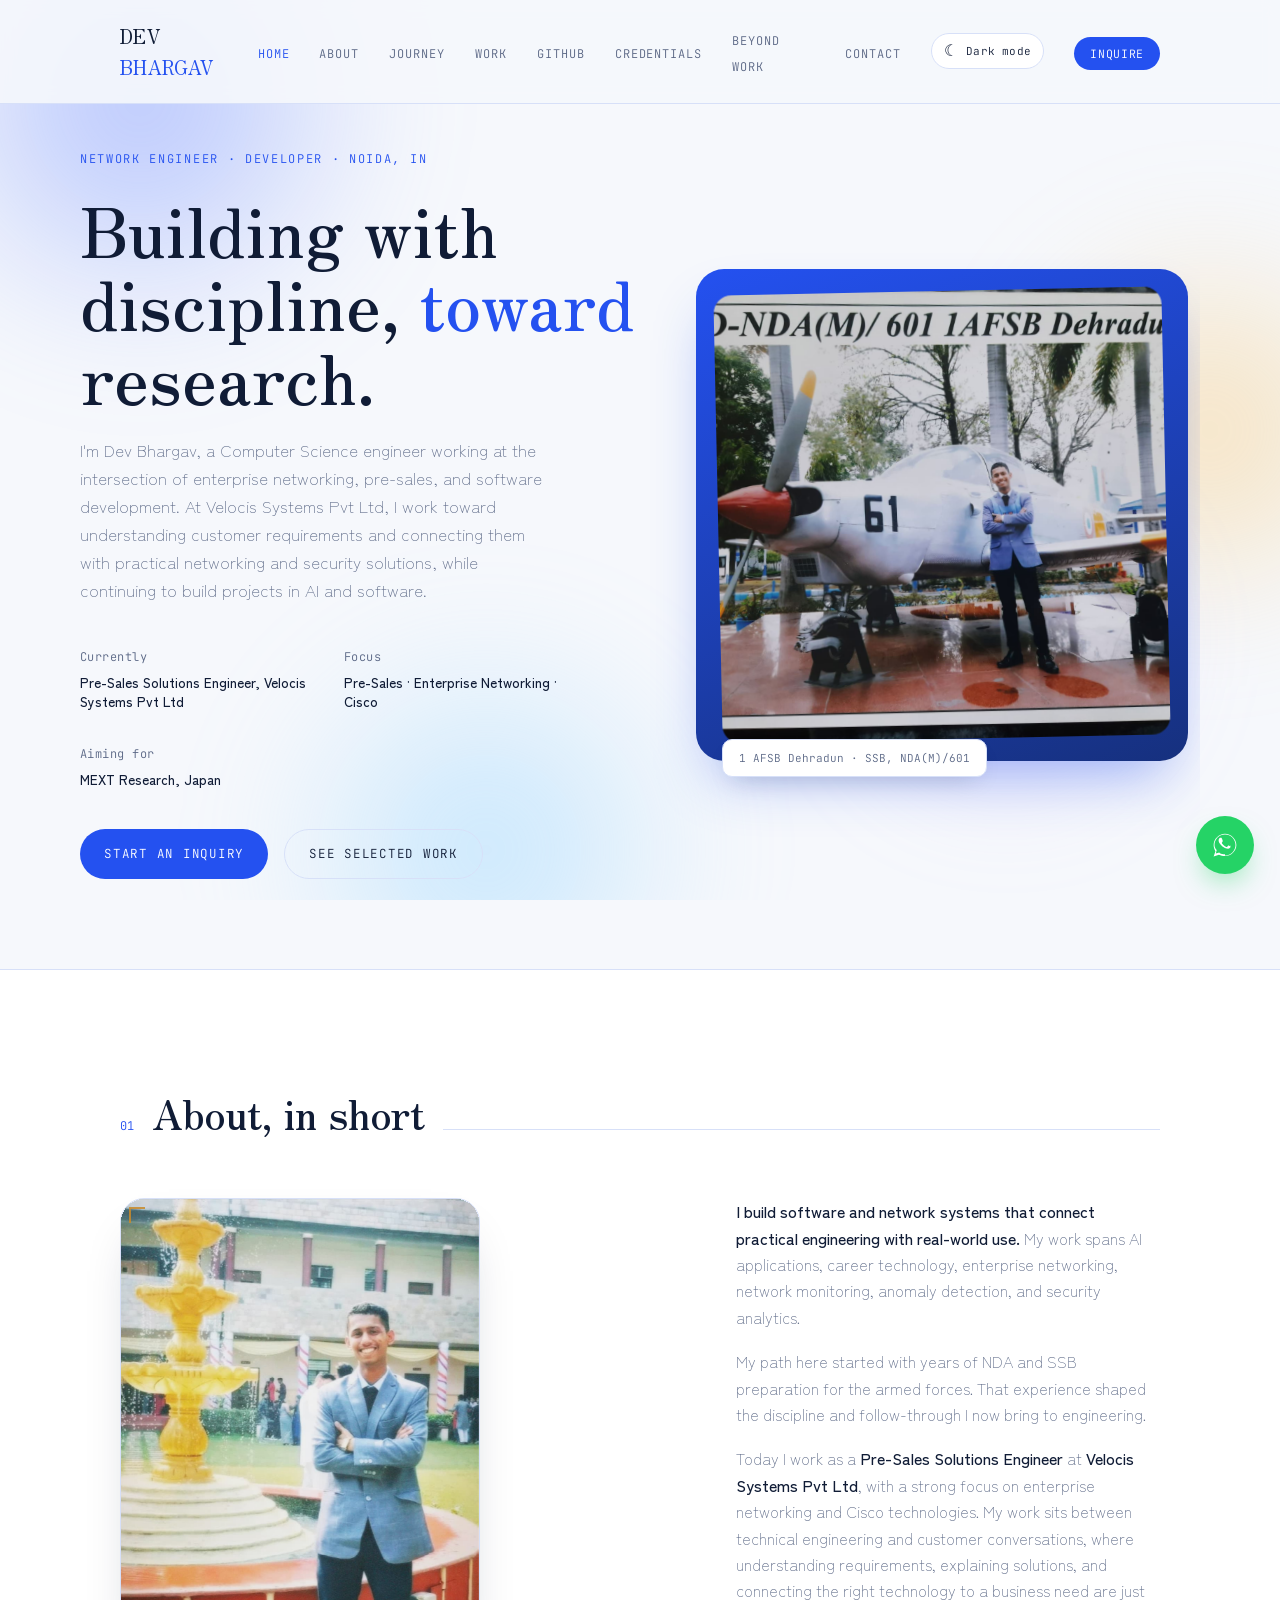
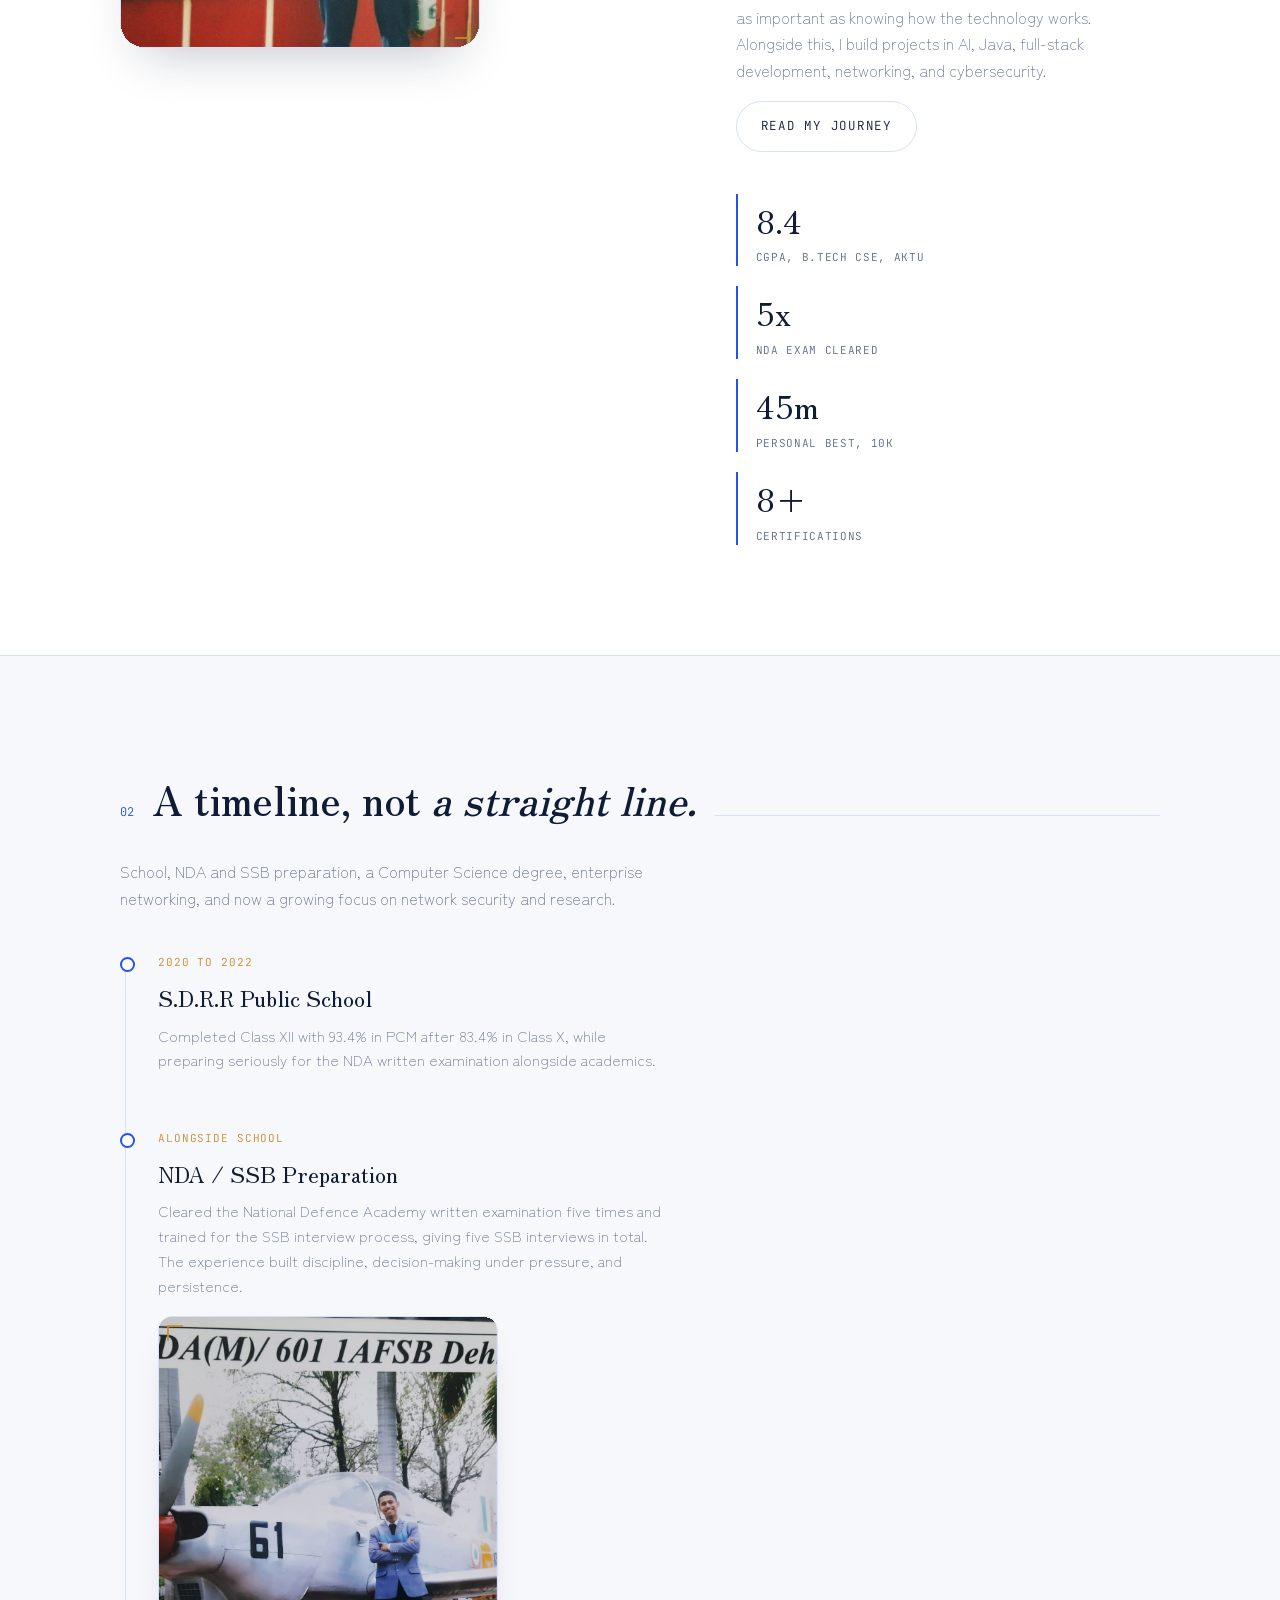
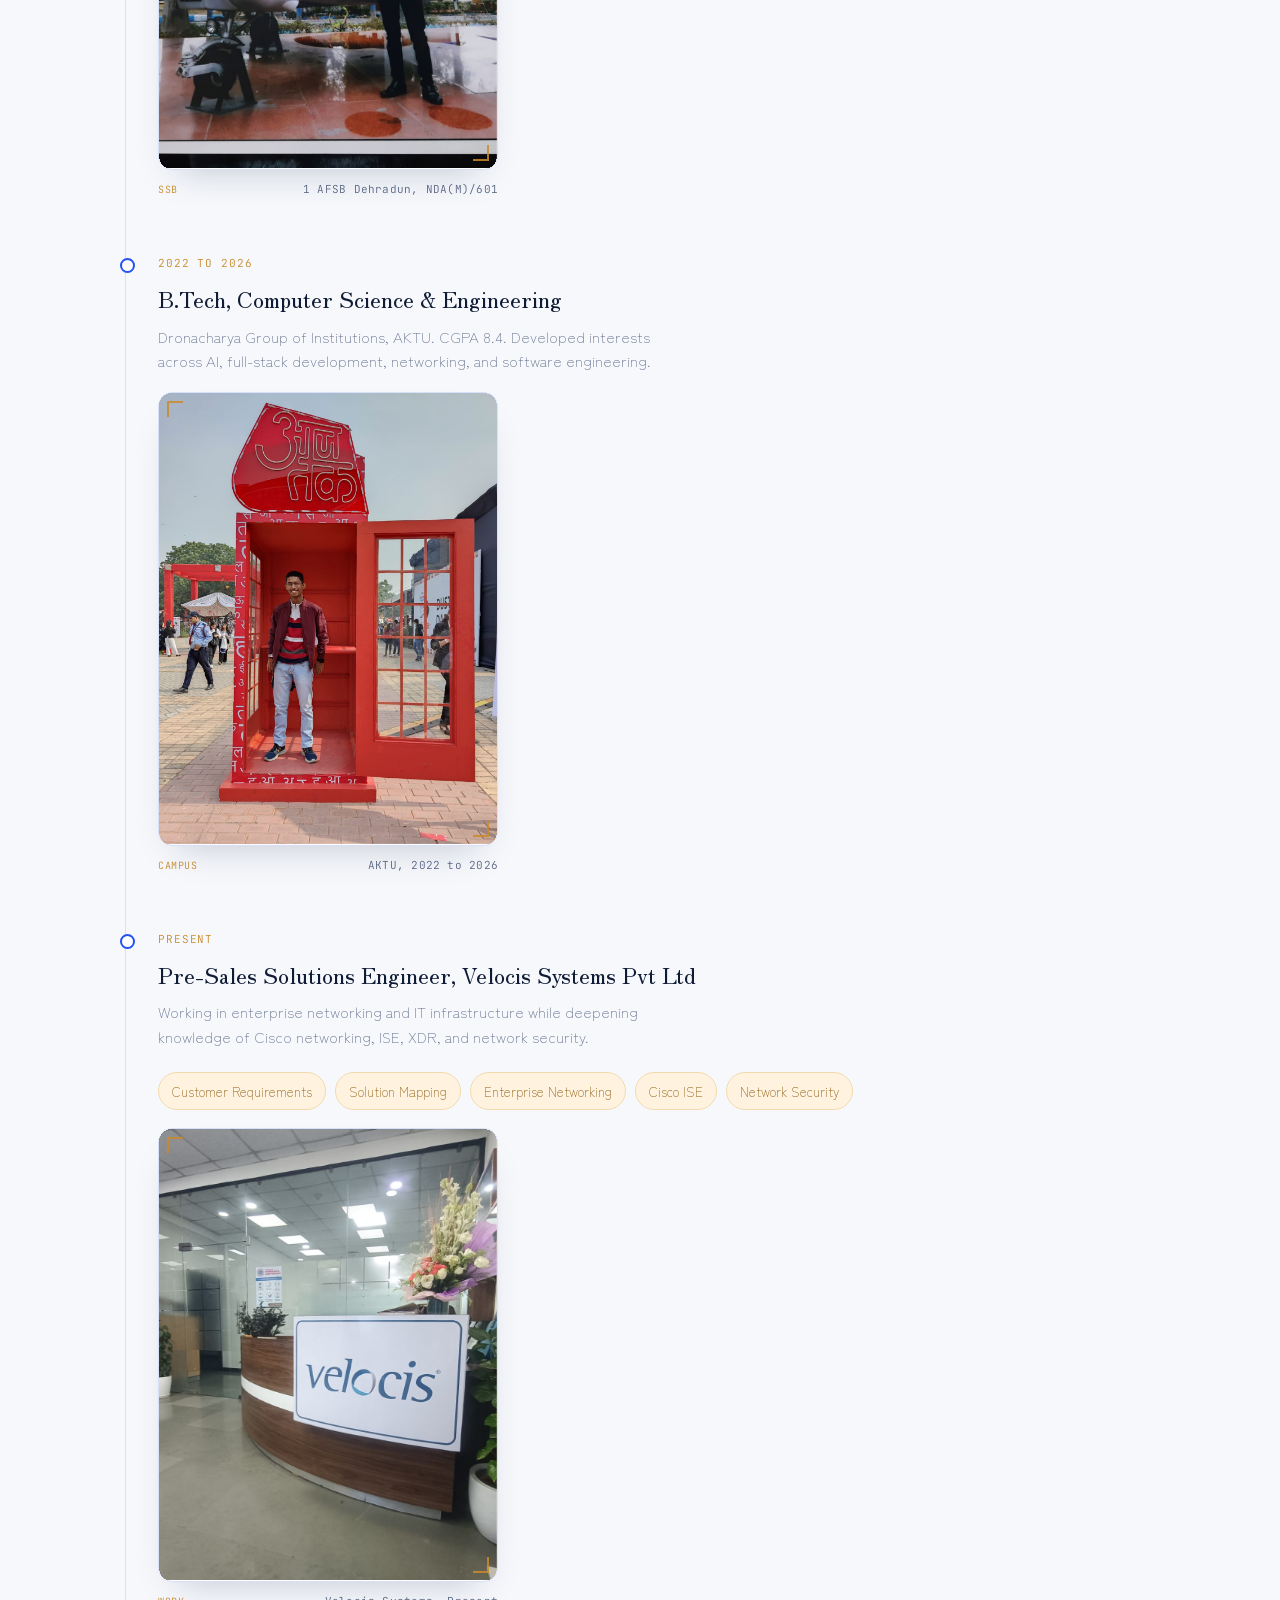
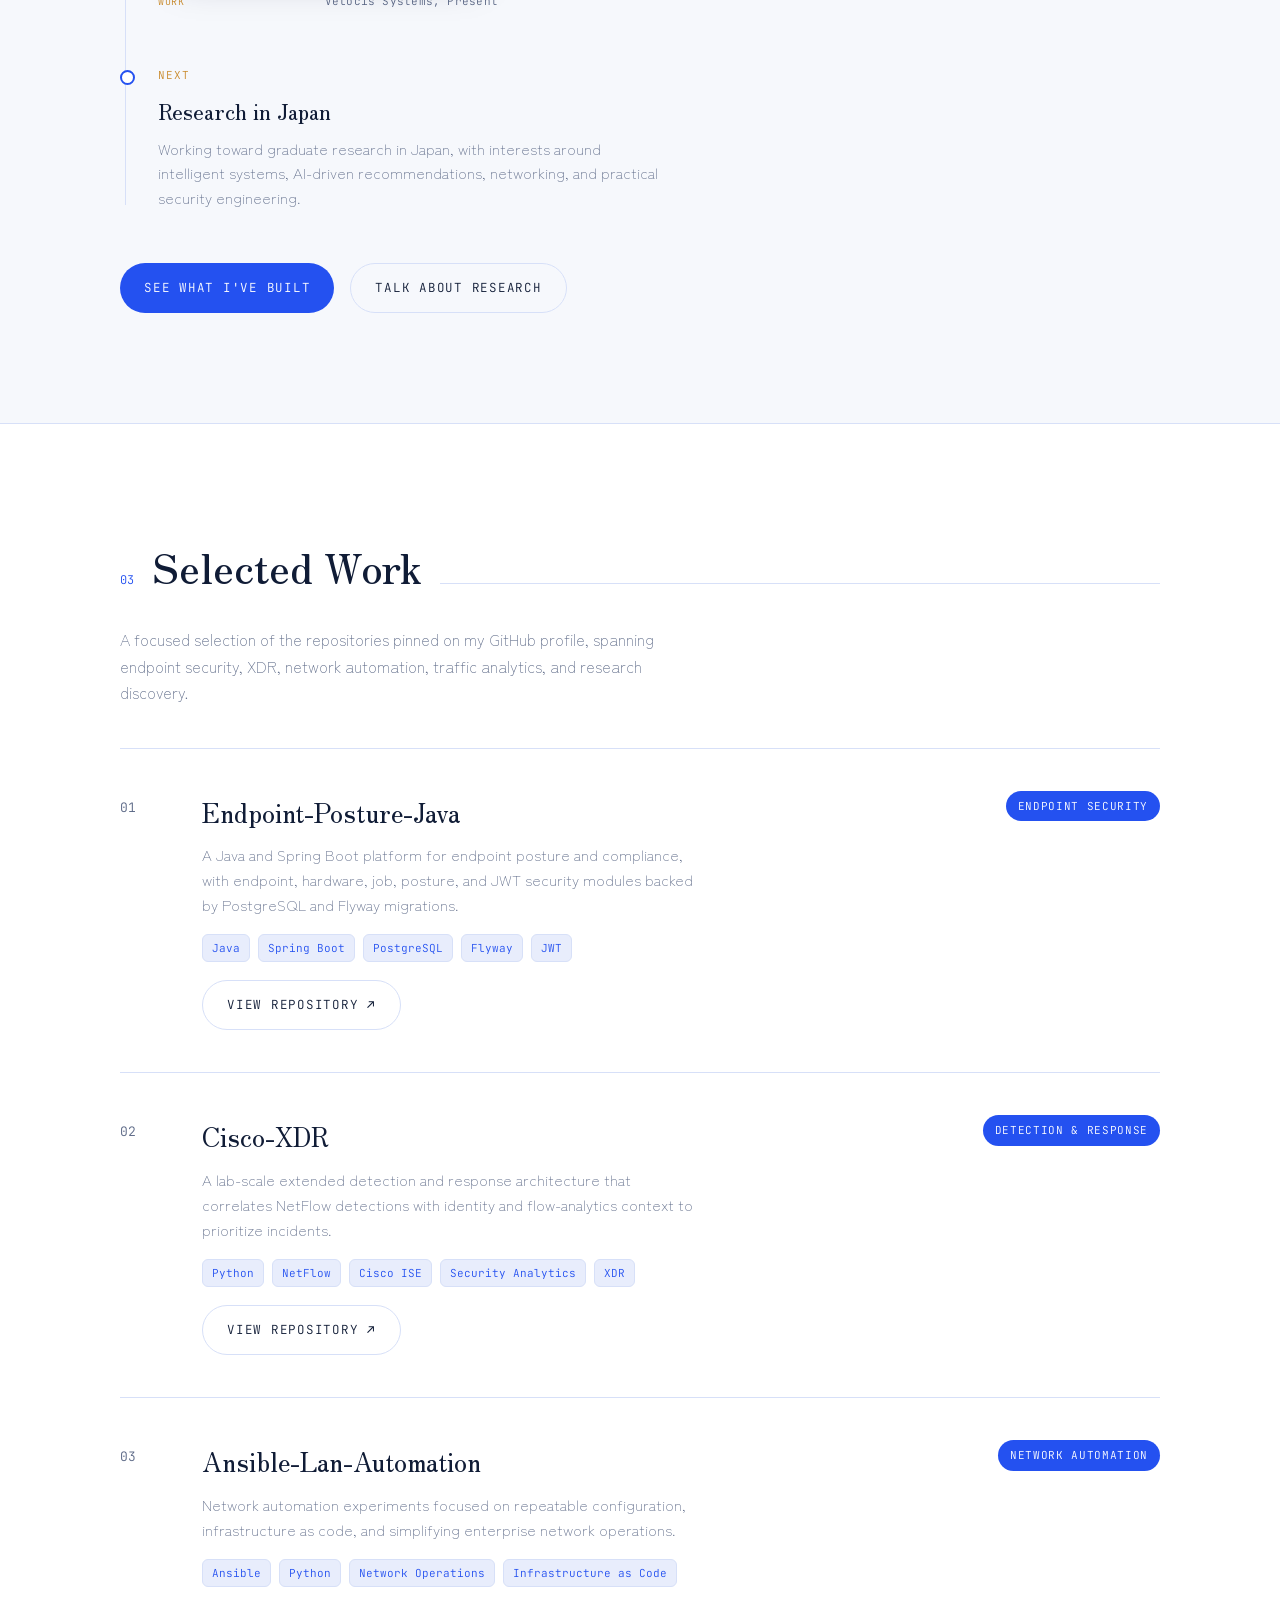
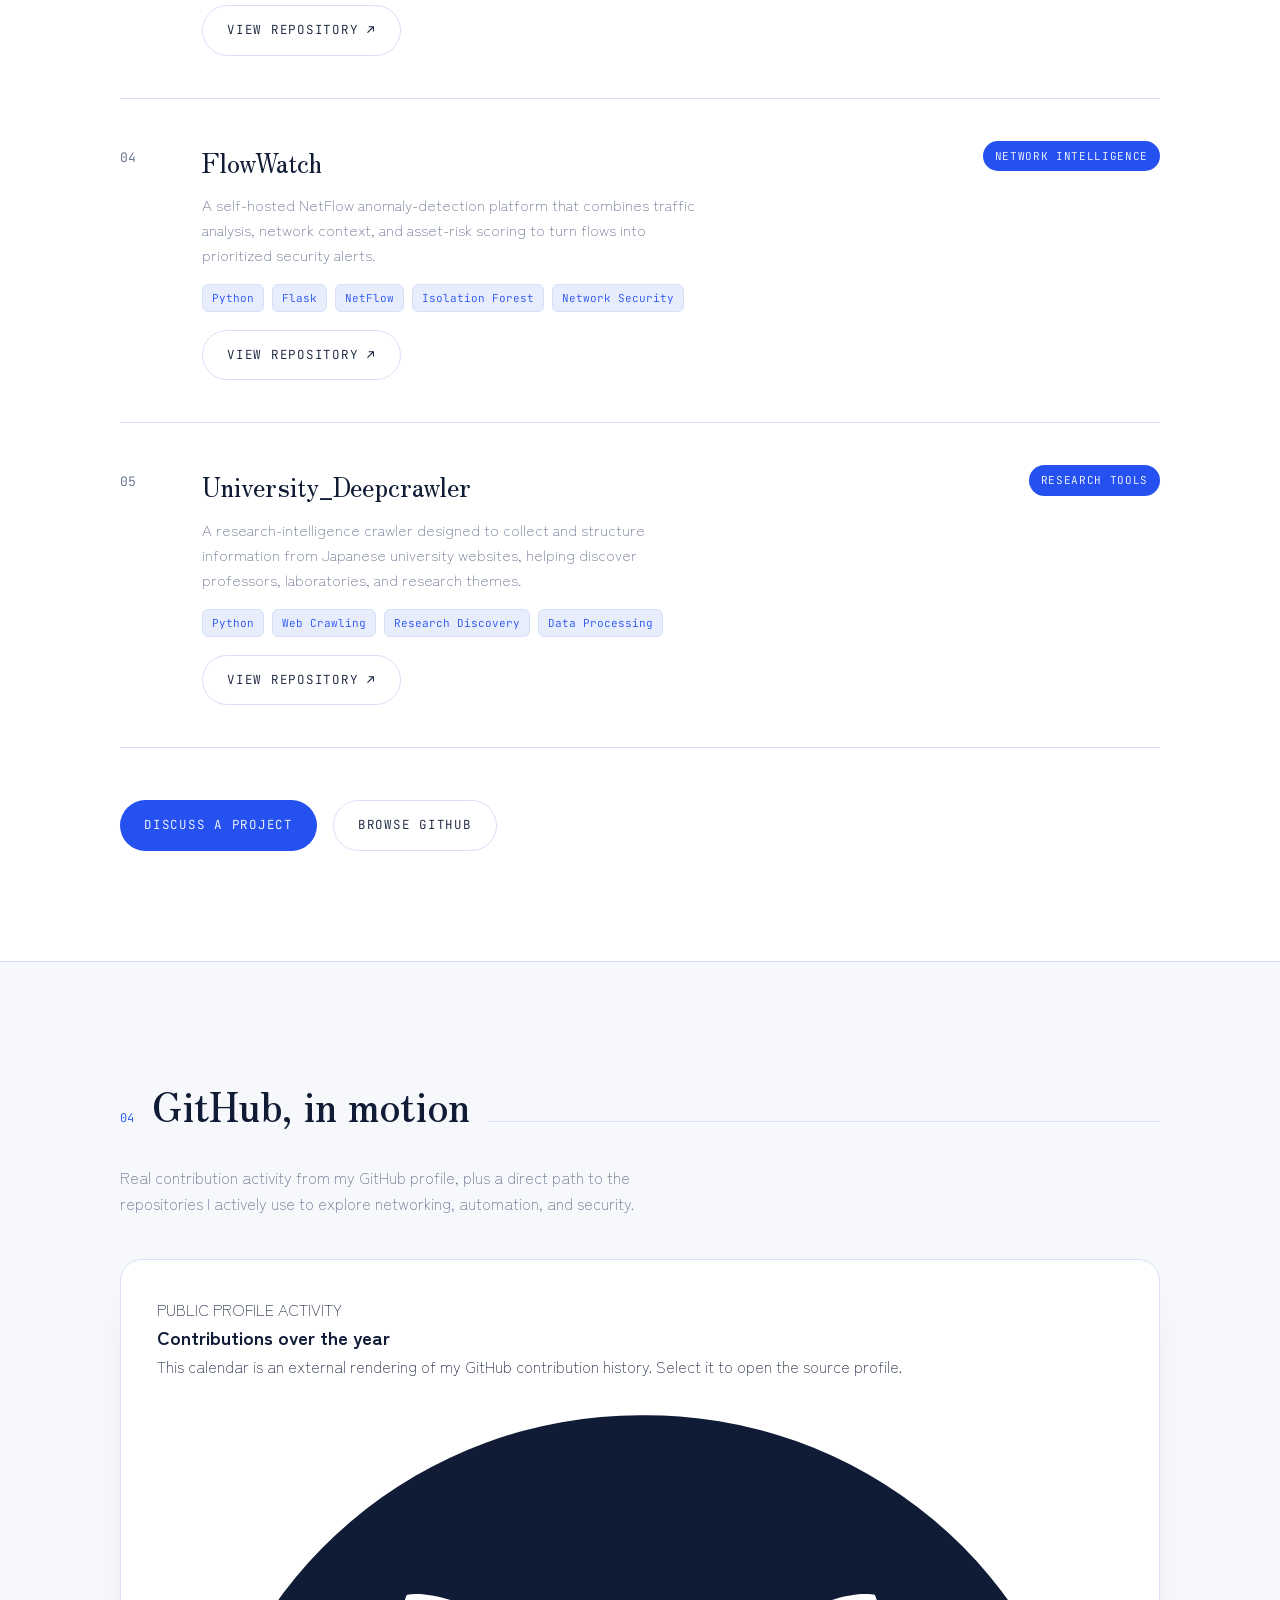
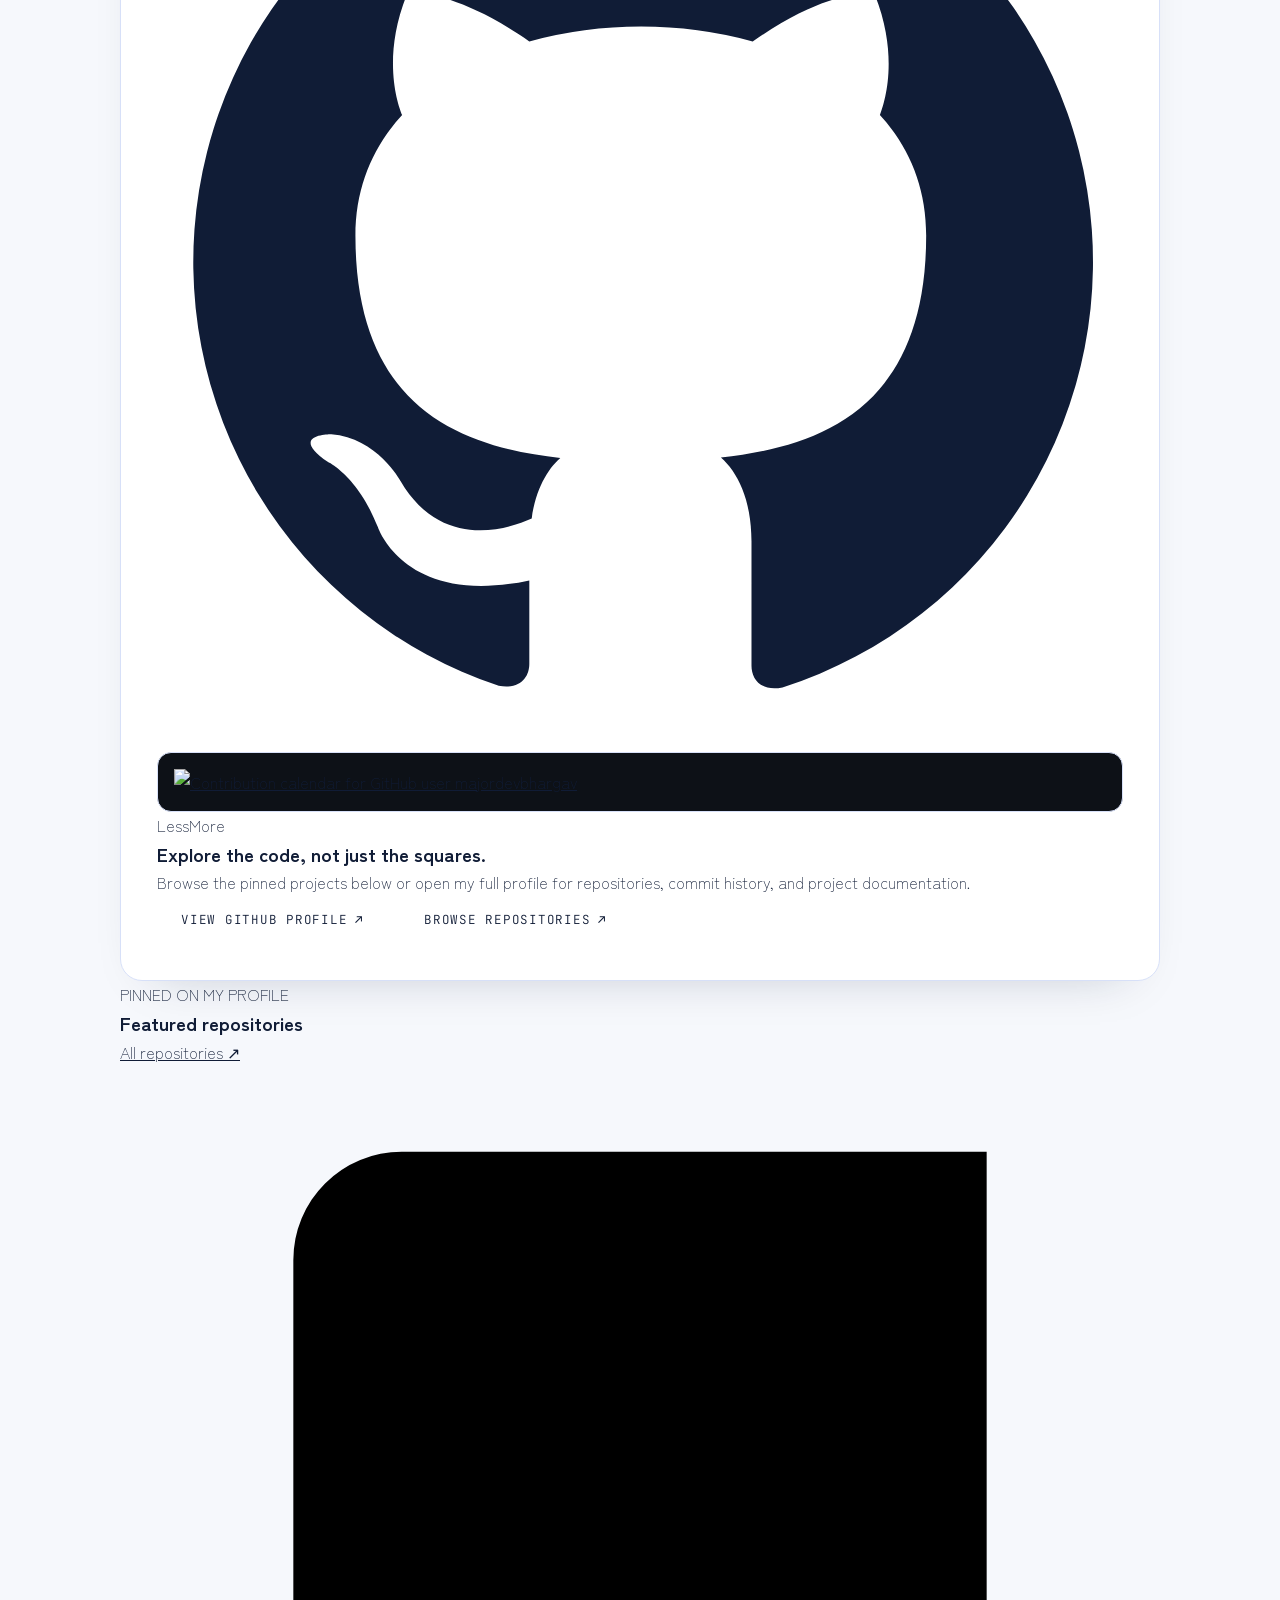
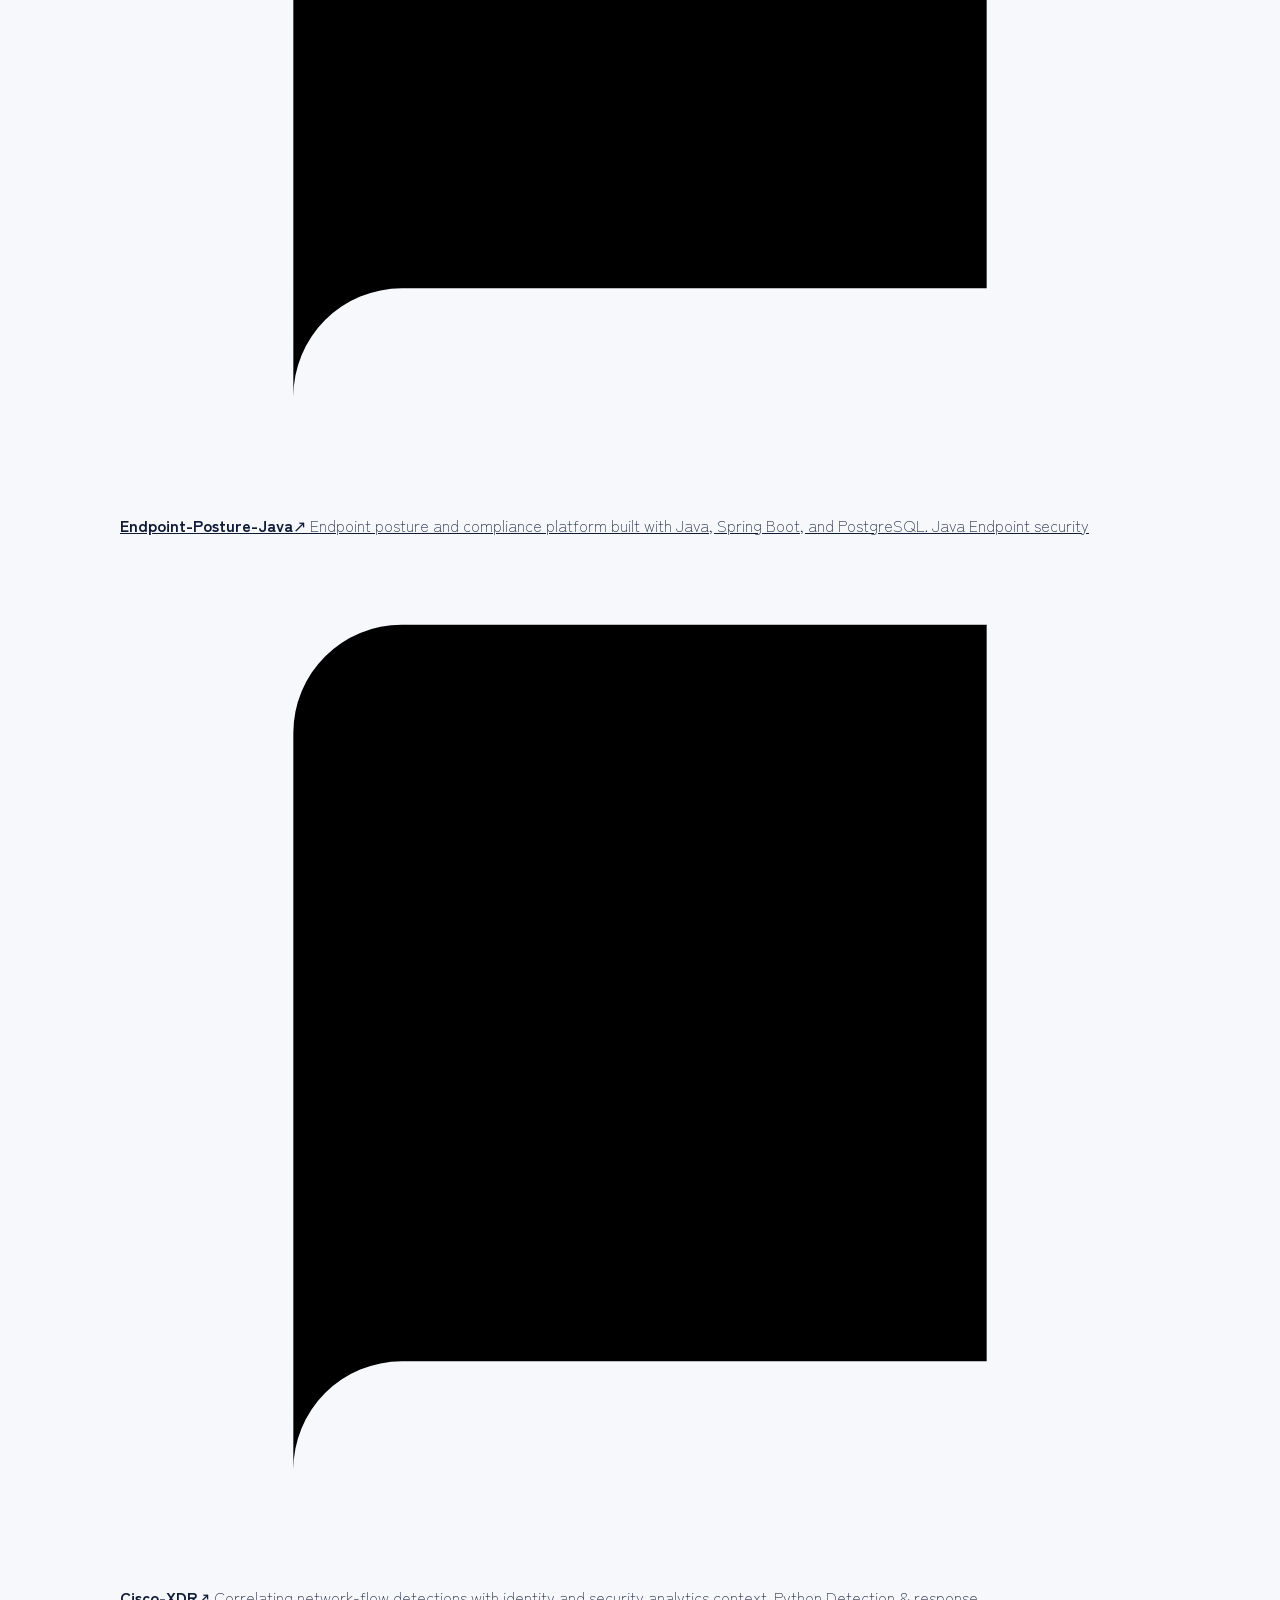
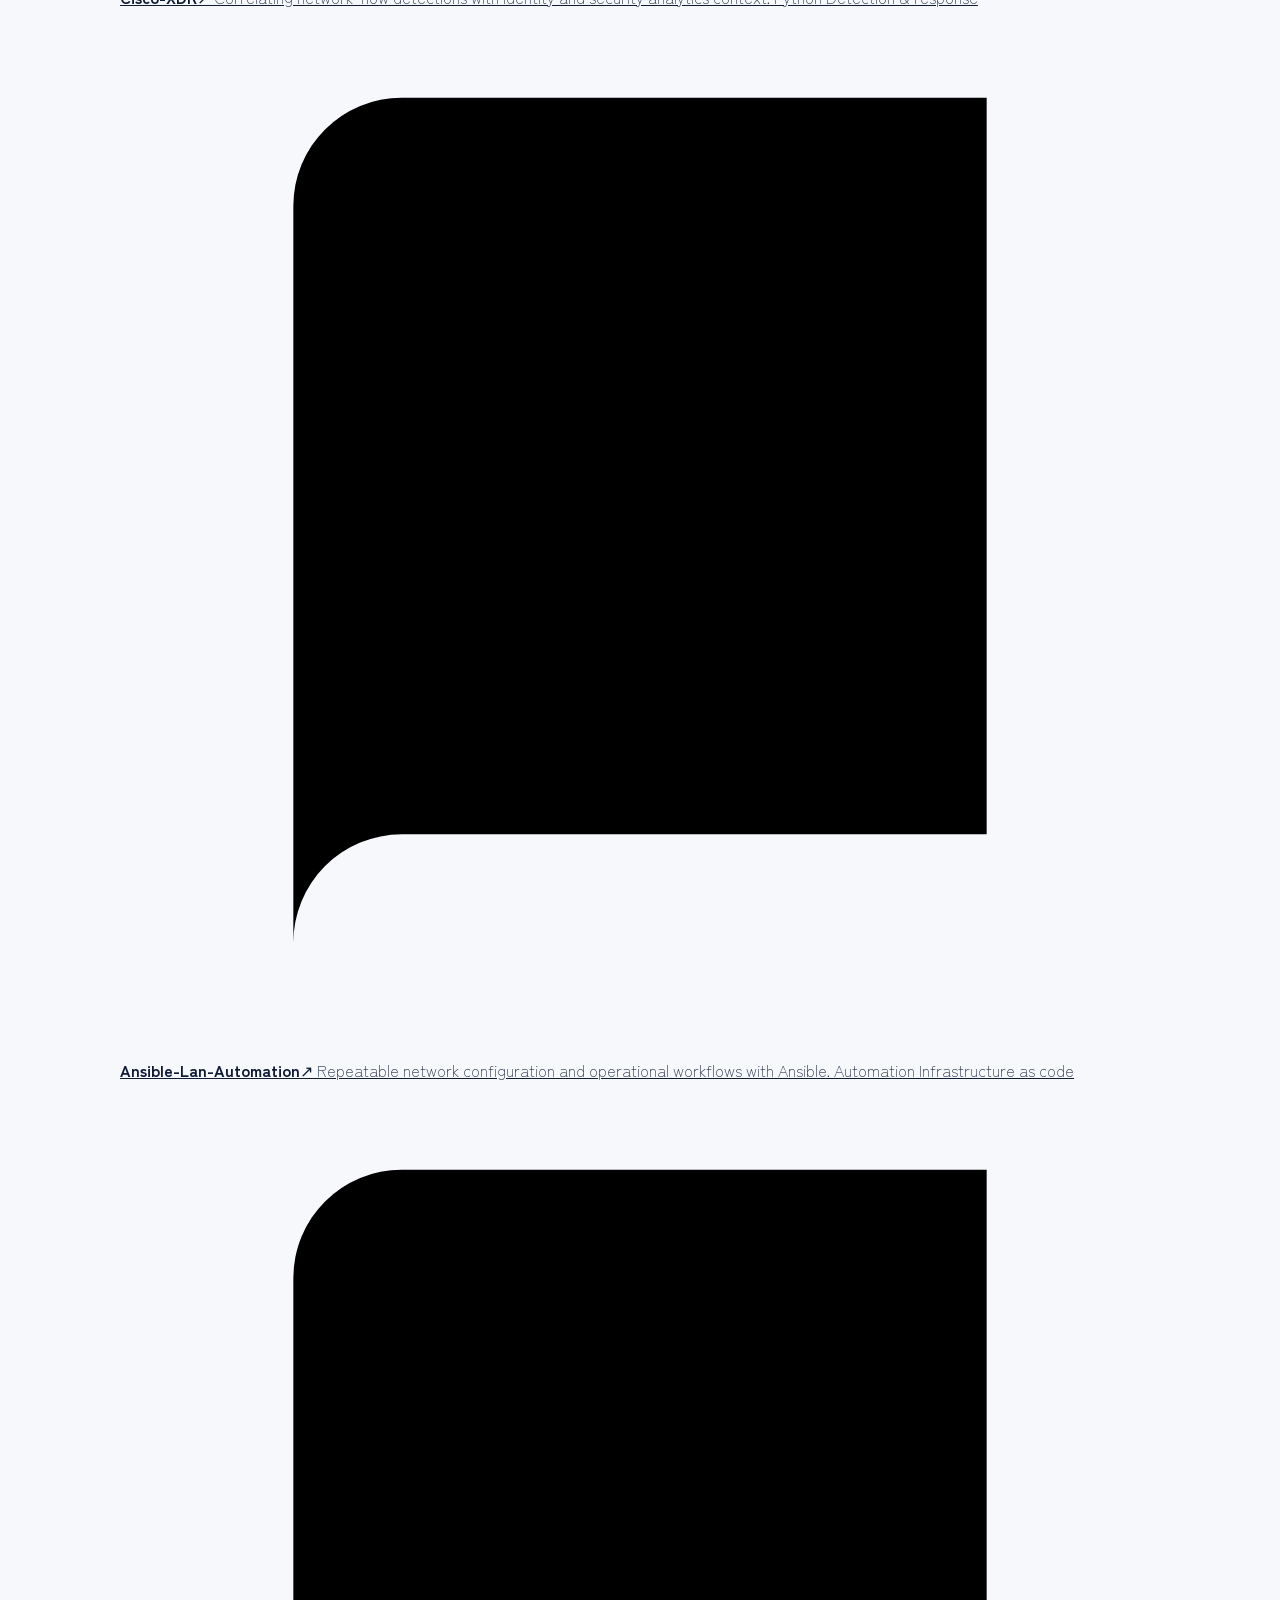
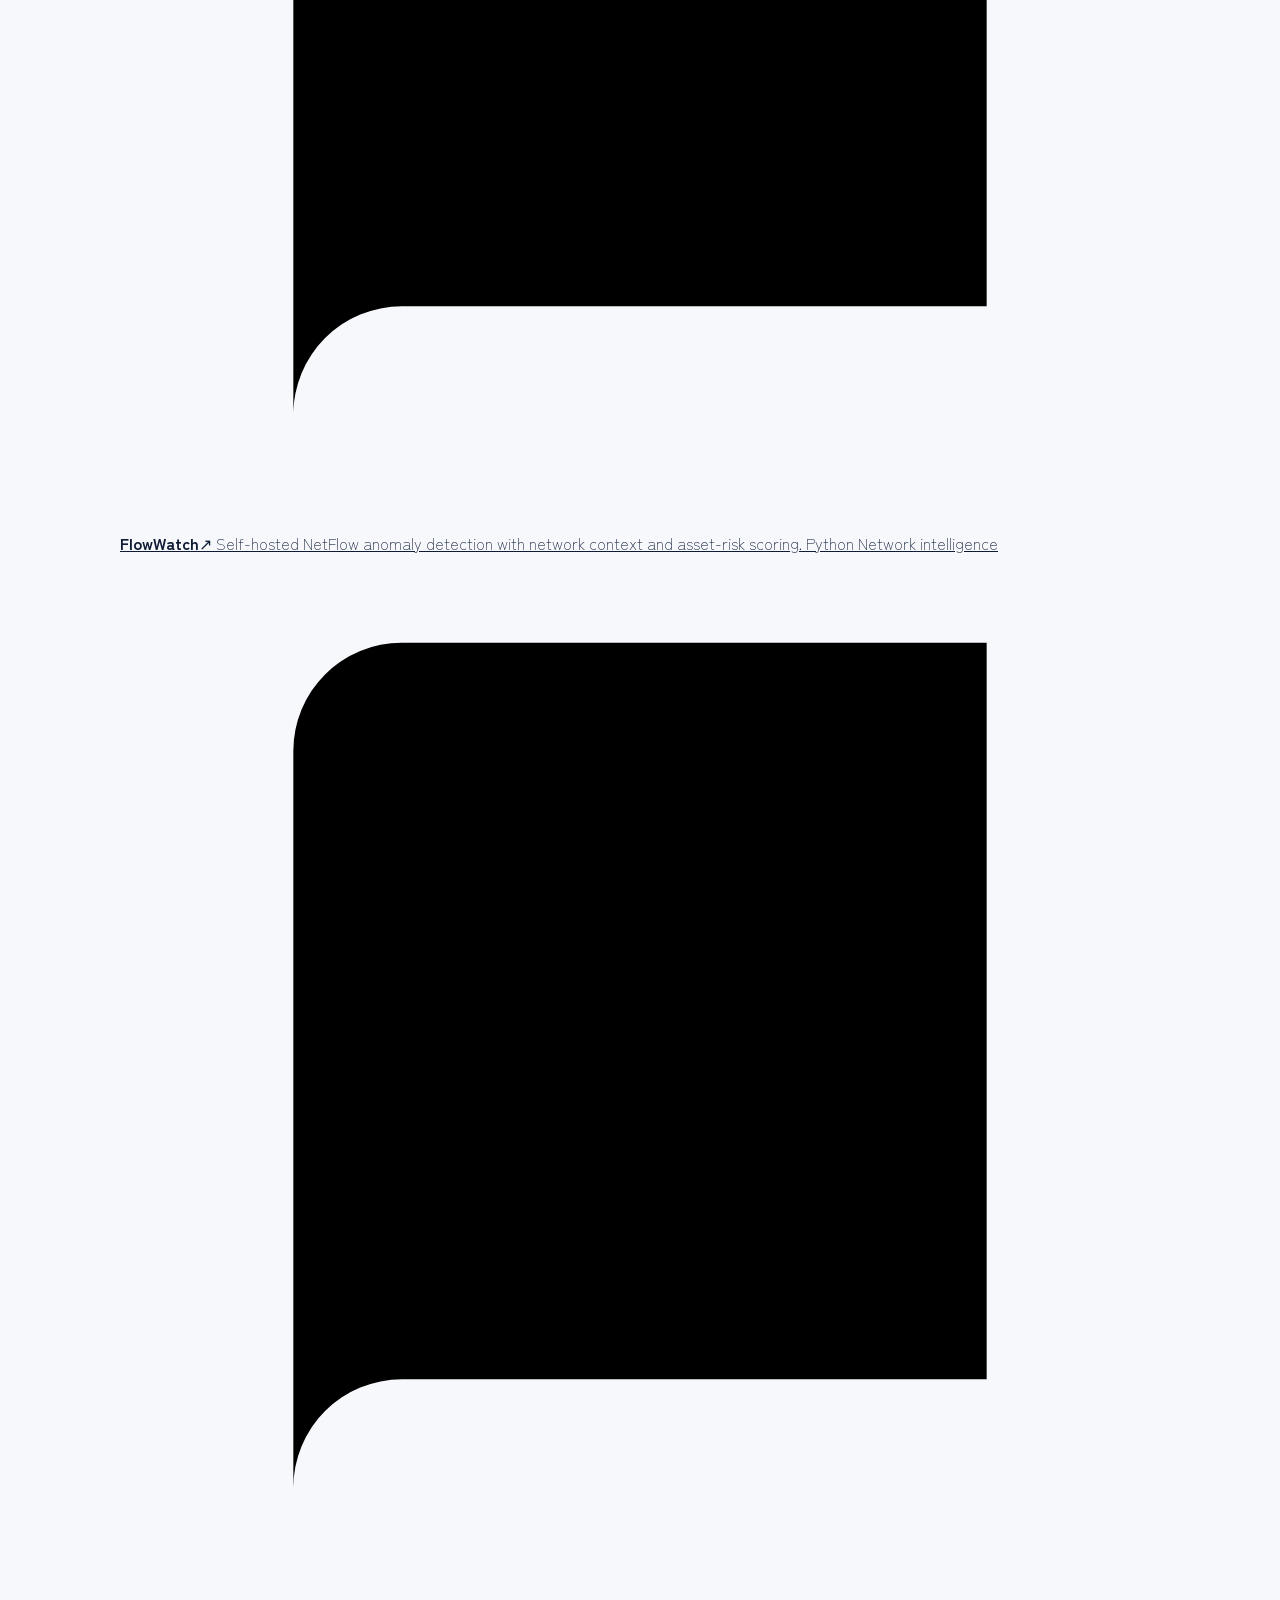
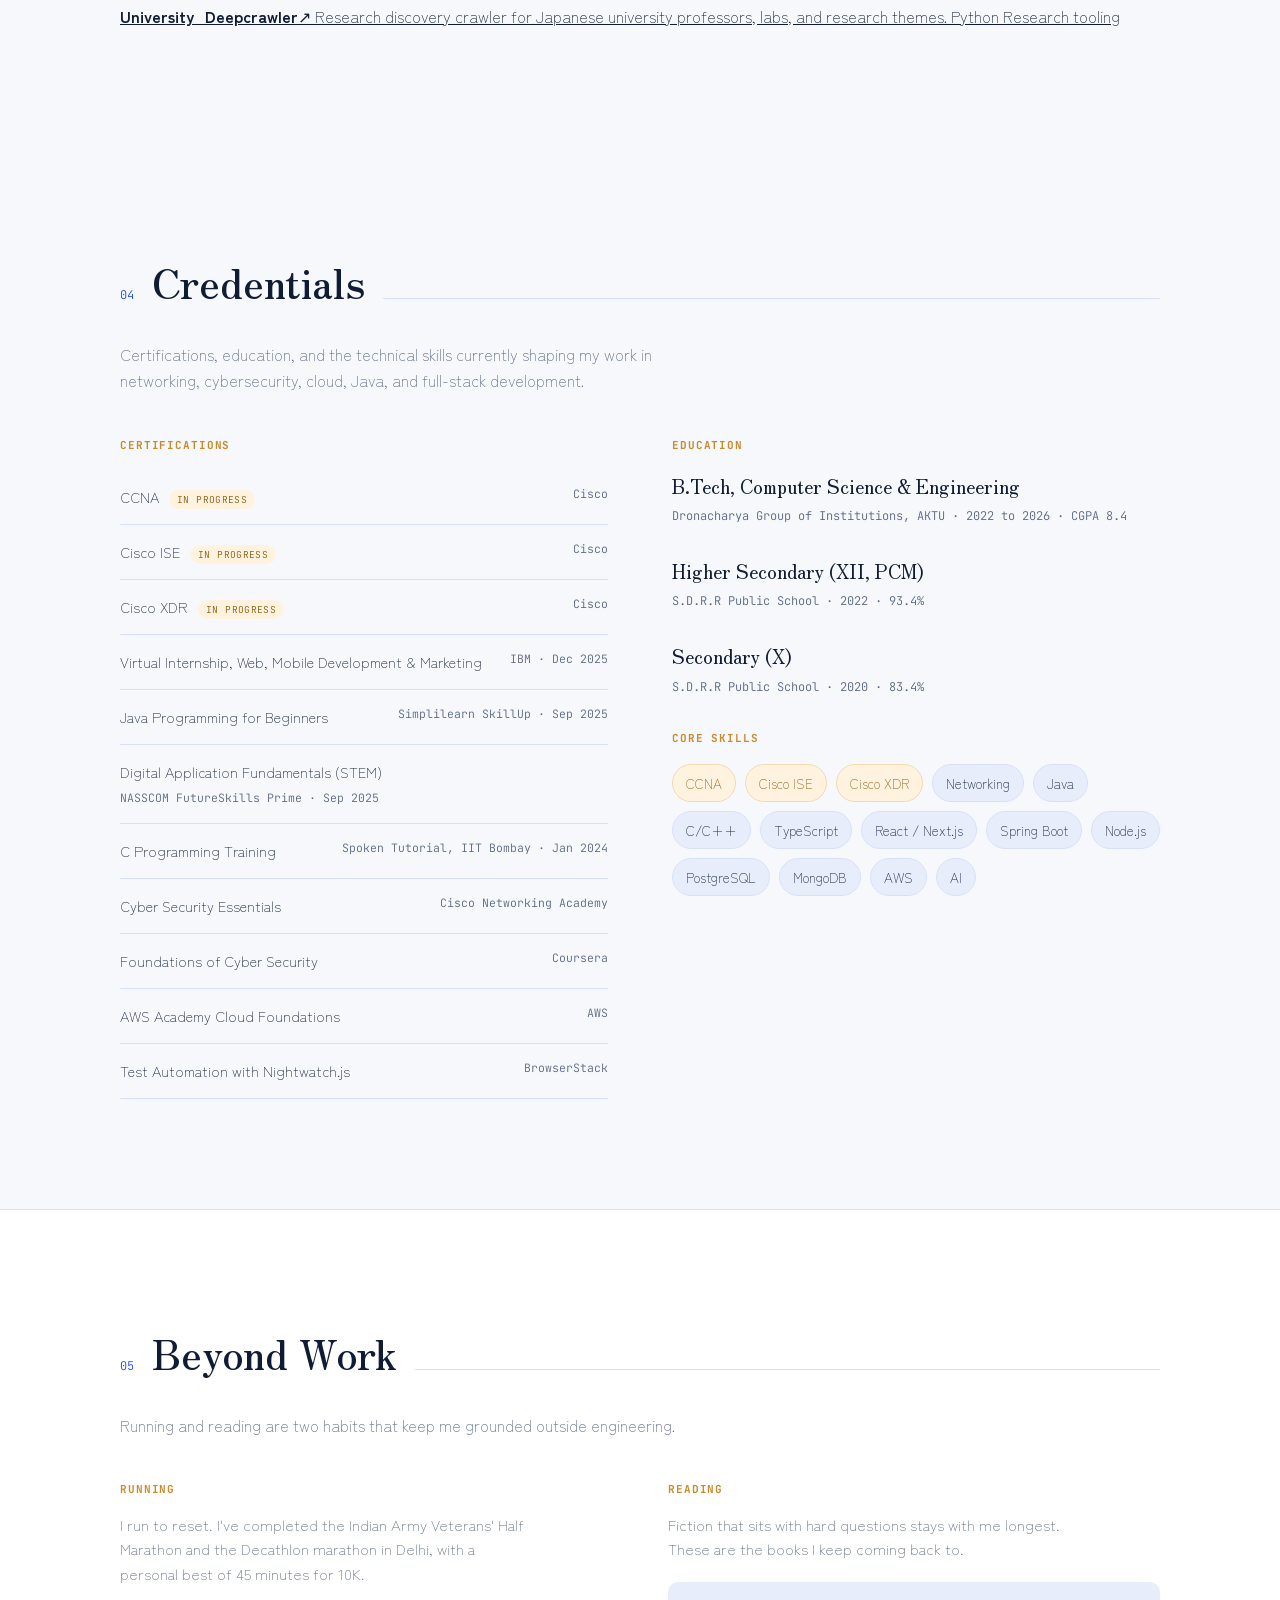
==== commit d54a23f7: "Refresh portfolio with GitHub-green activity and pinned repositories" ====
--- a/index.html
+++ b/index.html
@@ -336,158 +336,60 @@
         </div>
 
         <p class="section-intro">
-          Projects across AI, Java, full-stack engineering, networking, anomaly
-          detection, and security analytics. The networking work evolved from
-          detection experiments into a multi-source XDR architecture.
+          A focused selection of the repositories pinned on my GitHub profile, spanning endpoint security, XDR, network automation, traffic analytics, and research discovery.
         </p>
 
         <div class="projects">
-
           <article class="project" data-reveal>
             <div class="p-index">01</div>
             <div>
-              <div class="p-name">Career Match</div>
-              <div class="p-desc">
-                An AI-powered career platform for resume analysis, scoring, career
-                matching, missing-skill detection, and recommendations. Built as a
-                full-stack system with a Java backend and modern web frontend.
-              </div>
-              <div class="p-stack">
-                <span>Spring Boot</span><span>Java</span><span>PostgreSQL</span>
-                <span>Next.js</span><span>React</span><span>TypeScript</span><span>AI</span>
-              </div>
-              <div class="project-link">
-                <a class="btn btn-ghost" href="https://github.com/majordevbhargav/career_match" target="_blank" rel="noopener">
-                  View on GitHub ↗
-                </a>
-              </div>
-            </div>
-            <div class="p-tag">AI · Full Stack</div>
+              <div class="p-name">Endpoint-Posture-Java</div>
+              <div class="p-desc">A Java and Spring Boot platform for endpoint posture and compliance, with endpoint, hardware, job, posture, and JWT security modules backed by PostgreSQL and Flyway migrations.</div>
+              <div class="p-stack"><span>Java</span><span>Spring Boot</span><span>PostgreSQL</span><span>Flyway</span><span>JWT</span></div>
+              <div class="project-link"><a class="btn btn-ghost" href="https://github.com/majordevbhargav/Endpoint-Posture-Java" target="_blank" rel="noopener noreferrer">View repository ↗</a></div>
+            </div>
+            <div class="p-tag">Endpoint Security</div>
           </article>
-
           <article class="project" data-reveal>
             <div class="p-index">02</div>
             <div>
-              <div class="p-name">FlowWatch</div>
-              <div class="p-desc">
-                A self-hosted NetFlow anomaly detection platform that turns raw
-                network flows into prioritized alerts. It evaluates traffic using
-                traffic-only, context-aware, and risk-informed detection engines.
-              </div>
-              <div class="p-stack">
-                <span>Python</span><span>Flask</span><span>NetFlow v5</span>
-                <span>Isolation Forest</span><span>SQLite</span><span>Networking</span>
-              </div>
-              <div class="project-link">
-                <a class="btn btn-ghost" href="https://github.com/majordevbhargav/FlowWatch" target="_blank" rel="noopener">
-                  View on GitHub ↗
-                </a>
-              </div>
-            </div>
-            <div class="p-tag">Networking · Security</div>
+              <div class="p-name">Cisco-XDR</div>
+              <div class="p-desc">A lab-scale extended detection and response architecture that correlates NetFlow detections with identity and flow-analytics context to prioritize incidents.</div>
+              <div class="p-stack"><span>Python</span><span>NetFlow</span><span>Cisco ISE</span><span>Security Analytics</span><span>XDR</span></div>
+              <div class="project-link"><a class="btn btn-ghost" href="https://github.com/majordevbhargav/Cisco-XDR" target="_blank" rel="noopener noreferrer">View repository ↗</a></div>
+            </div>
+            <div class="p-tag">Detection & Response</div>
           </article>
-
           <article class="project" data-reveal>
             <div class="p-index">03</div>
             <div>
-              <div class="p-name">Cisco-XDR</div>
-              <div class="p-desc">
-                A lab-scale XDR architecture that grew from SentinelX and FlowWatch.
-                It combines network-flow detections with identity and flow-analytics
-                context to correlate separate findings into prioritized incidents.
-              </div>
-              <div class="p-stack">
-                <span>Python</span><span>Flask</span><span>NetFlow</span>
-                <span>Cisco ISE</span><span>Secure Analytics</span><span>XDR</span>
-              </div>
-              <div class="project-link">
-                <a class="btn btn-ghost" href="https://github.com/majordevbhargav/Cisco-XDR" target="_blank" rel="noopener">
-                  View on GitHub ↗
-                </a>
-              </div>
-            </div>
-            <div class="p-tag">XDR · Research</div>
+              <div class="p-name">Ansible-Lan-Automation</div>
+              <div class="p-desc">Network automation experiments focused on repeatable configuration, infrastructure as code, and simplifying enterprise network operations.</div>
+              <div class="p-stack"><span>Ansible</span><span>Python</span><span>Network Operations</span><span>Infrastructure as Code</span></div>
+              <div class="project-link"><a class="btn btn-ghost" href="https://github.com/majordevbhargav/Ansible-Lan-Automation" target="_blank" rel="noopener noreferrer">View repository ↗</a></div>
+            </div>
+            <div class="p-tag">Network Automation</div>
           </article>
-
           <article class="project" data-reveal>
             <div class="p-index">04</div>
             <div>
-              <div class="p-name">Posture Check</div>
-              <div class="p-desc">
-                An endpoint posture-assessment platform that connects Windows
-                endpoint checks with Cisco ISE session tracking, so device
-                compliance and network-access context sit in one operator
-                dashboard instead of two disconnected systems.
-              </div>
-              <div class="p-stack">
-                <span>Python</span><span>PowerShell</span><span>Cisco ISE</span>
-                <span>Endpoint Posture</span><span>NAC</span>
-              </div>
-              <div class="project-link">
-                <a class="btn btn-ghost" href="https://github.com/majordevbhargav/Posture_Check" target="_blank" rel="noopener">
-                  View on GitHub ↗
-                </a>
-              </div>
-            </div>
-            <div class="p-tag">Security · Cisco ISE</div>
+              <div class="p-name">FlowWatch</div>
+              <div class="p-desc">A self-hosted NetFlow anomaly-detection platform that combines traffic analysis, network context, and asset-risk scoring to turn flows into prioritized security alerts.</div>
+              <div class="p-stack"><span>Python</span><span>Flask</span><span>NetFlow</span><span>Isolation Forest</span><span>Network Security</span></div>
+              <div class="project-link"><a class="btn btn-ghost" href="https://github.com/majordevbhargav/FlowWatch" target="_blank" rel="noopener noreferrer">View repository ↗</a></div>
+            </div>
+            <div class="p-tag">Network Intelligence</div>
           </article>
-
           <article class="project" data-reveal>
             <div class="p-index">05</div>
             <div>
-              <div class="p-name">Network Automation</div>
-              <div class="p-desc">
-                A set of Python and Ansible tools for Cisco and Aruba/HP
-                switches: a Netmiko-based command runner that reads a device
-                inventory and pulls operational output, plus CLI and
-                Ansible workflows for repeatable configuration and backups.
-              </div>
-              <div class="p-stack">
-                <span>Python</span><span>Netmiko</span><span>Ansible</span>
-                <span>Cisco</span><span>Aruba/HP</span>
-              </div>
-              <div class="project-link">
-                <a class="btn btn-ghost" href="https://github.com/majordevbhargav/Ansible-Lan-Automation" target="_blank" rel="noopener">
-                  View on GitHub ↗
-                </a>
-              </div>
-            </div>
-            <div class="p-tag">Networking · Automation</div>
+              <div class="p-name">University_Deepcrawler</div>
+              <div class="p-desc">A research-intelligence crawler designed to collect and structure information from Japanese university websites, helping discover professors, laboratories, and research themes.</div>
+              <div class="p-stack"><span>Python</span><span>Web Crawling</span><span>Research Discovery</span><span>Data Processing</span></div>
+              <div class="project-link"><a class="btn btn-ghost" href="https://github.com/majordevbhargav/University_Deepcrawler" target="_blank" rel="noopener noreferrer">View repository ↗</a></div>
+            </div>
+            <div class="p-tag">Research Tools</div>
           </article>
-
-        </div>
-
-        <div style="margin-top: 72px;" data-reveal>
-          <div class="section-head">
-            <span class="section-num">03.1</span>
-            <h2 class="section-title">How the networking work evolved</h2>
-            <div class="section-line"></div>
-          </div>
-
-          <div class="two-col">
-            <div>
-              <p class="page-sub" style="margin-top:0;">
-                The security side of my work developed in stages: first experimenting
-                with detection logic, then applying the design to real NetFlow
-                collection, and finally building a correlation layer that can combine
-                network and identity signals.
-              </p>
-            </div>
-            <div class="stat-list">
-              <div class="stat">
-                <div class="num">01</div>
-                <div class="label">Detection prototype</div>
-              </div>
-              <div class="stat">
-                <div class="num">02</div>
-                <div class="label">Real NetFlow analysis</div>
-              </div>
-              <div class="stat">
-                <div class="num">03</div>
-                <div class="label">Multi-source correlation</div>
-              </div>
-            </div>
-          </div>
         </div>
 
         <div class="journey-actions">
@@ -498,34 +400,81 @@
     </section>
 
     <!-- GITHUB ACTIVITY -->
-    <section id="github-activity" class="tint">
+    <section id="github-activity" class="github-section">
       <div class="wrap">
         <div class="section-head">
-          <span class="section-num">03.2</span>
-          <h2 class="section-title">GitHub Activity</h2>
+          <span class="section-num">04</span>
+          <h2 class="section-title">GitHub, in motion</h2>
           <div class="section-line"></div>
         </div>
         <p class="section-intro">
-          Follow my public contribution history and explore the repositories behind
-          my work in enterprise networking, automation, and cybersecurity.
+          Real contribution activity from my GitHub profile, plus a direct path to the
+          repositories I actively use to explore networking, automation, and security.
         </p>
+
         <div class="github-activity-card" data-reveal>
-          <a class="github-graph-link" href="https://github.com/majordevbhargav" target="_blank" rel="noopener noreferrer" aria-label="Open my GitHub profile">
+          <div class="github-card-heading">
+            <div>
+              <span class="github-eyebrow"><span class="github-live-dot"></span> PUBLIC PROFILE ACTIVITY</span>
+              <h3>Contributions over the year</h3>
+              <p>This calendar is an external rendering of my GitHub contribution history. Select it to open the source profile.</p>
+            </div>
+            <a class="github-mark-link" href="https://github.com/majordevbhargav" target="_blank" rel="noopener noreferrer" aria-label="Open GitHub profile">
+              <svg viewBox="0 0 24 24" aria-hidden="true"><path fill="currentColor" d="M12 .9a11.1 11.1 0 0 0-3.51 21.63c.56.1.76-.24.76-.54v-2.08c-3.1.67-3.76-1.32-3.76-1.32-.5-1.28-1.24-1.62-1.24-1.62-1.02-.7.08-.69.08-.69 1.13.08 1.72 1.16 1.72 1.16 1 1.71 2.62 1.22 3.26.93.1-.72.39-1.22.71-1.5-2.48-.28-5.09-1.24-5.09-5.52 0-1.22.44-2.22 1.16-3-.12-.29-.5-1.43.11-2.98 0 0 .95-.3 3.05 1.15a10.6 10.6 0 0 1 5.55 0c2.1-1.45 3.04-1.15 3.04-1.15.61 1.55.23 2.69.12 2.98.72.78 1.15 1.78 1.15 3 0 4.29-2.61 5.23-5.1 5.51.4.35.76 1.03.76 2.08v3.09c0 .3.2.65.77.54A11.1 11.1 0 0 0 12 .9Z"/></svg>
+            </a>
+          </div>
+          <a class="github-graph-link" href="https://github.com/majordevbhargav" target="_blank" rel="noopener noreferrer" aria-label="View contribution details on GitHub">
             <img class="github-contribution-graph"
-              src="https://ghchart.rshah.org/2451f0/majordevbhargav"
-              alt="GitHub contribution calendar for majordevbhargav"
+              src="https://ghchart.rshah.org/39d353/majordevbhargav"
+              alt="Contribution calendar for GitHub user majordevbhargav"
               loading="lazy">
           </a>
-          <div class="github-activity-copy">
+          <div class="github-legend"><span>Less</span><i></i><i></i><i></i><i></i><i></i><span>More</span></div>
+          <div class="github-profile-footer">
             <div>
-              <h3>Building in public</h3>
-              <p>See my recent contributions, browse source code, and follow ongoing engineering projects.</p>
+              <h3>Explore the code, not just the squares.</h3>
+              <p>Browse the pinned projects below or open my full profile for repositories, commit history, and project documentation.</p>
             </div>
             <div class="github-social-actions">
-              <a class="btn btn-primary" href="https://github.com/majordevbhargav" target="_blank" rel="noopener noreferrer">Explore GitHub ↗</a>
-              <a class="btn btn-ghost" href="https://github.com/majordevbhargav?tab=repositories" target="_blank" rel="noopener noreferrer">All repositories ↗</a>
-            </div>
-          </div>
+              <a class="btn btn-github" href="https://github.com/majordevbhargav" target="_blank" rel="noopener noreferrer">View GitHub profile <span aria-hidden="true">↗</span></a>
+              <a class="btn btn-github-outline" href="https://github.com/majordevbhargav?tab=repositories" target="_blank" rel="noopener noreferrer">Browse repositories <span aria-hidden="true">↗</span></a>
+            </div>
+          </div>
+        </div>
+
+        <div class="github-repo-heading">
+          <div>
+            <span class="github-eyebrow">PINNED ON MY PROFILE</span>
+            <h3>Featured repositories</h3>
+          </div>
+          <a href="https://github.com/majordevbhargav?tab=repositories" target="_blank" rel="noopener noreferrer">All repositories ↗</a>
+        </div>
+        <div class="github-repo-grid">
+          <a class="github-repo-card" href="https://github.com/majordevbhargav/Endpoint-Posture-Java" target="_blank" rel="noopener noreferrer">
+            <span class="repo-card-top"><svg viewBox="0 0 24 24" aria-hidden="true"><path d="M4 4.5A2.5 2.5 0 0 1 6.5 2H20v17H6.5A2.5 2.5 0 0 0 4 21.5zM4 4.5v17"/></svg><strong>Endpoint-Posture-Java</strong><span class="repo-arrow">↗</span></span>
+            <span class="repo-card-desc">Endpoint posture and compliance platform built with Java, Spring Boot, and PostgreSQL.</span>
+            <span class="repo-card-meta"><i class="repo-language java"></i> Java <span>Endpoint security</span></span>
+          </a>
+          <a class="github-repo-card" href="https://github.com/majordevbhargav/Cisco-XDR" target="_blank" rel="noopener noreferrer">
+            <span class="repo-card-top"><svg viewBox="0 0 24 24" aria-hidden="true"><path d="M4 4.5A2.5 2.5 0 0 1 6.5 2H20v17H6.5A2.5 2.5 0 0 0 4 21.5zM4 4.5v17"/></svg><strong>Cisco-XDR</strong><span class="repo-arrow">↗</span></span>
+            <span class="repo-card-desc">Correlating network-flow detections with identity and security analytics context.</span>
+            <span class="repo-card-meta"><i class="repo-language python"></i> Python <span>Detection & response</span></span>
+          </a>
+          <a class="github-repo-card" href="https://github.com/majordevbhargav/Ansible-Lan-Automation" target="_blank" rel="noopener noreferrer">
+            <span class="repo-card-top"><svg viewBox="0 0 24 24" aria-hidden="true"><path d="M4 4.5A2.5 2.5 0 0 1 6.5 2H20v17H6.5A2.5 2.5 0 0 0 4 21.5zM4 4.5v17"/></svg><strong>Ansible-Lan-Automation</strong><span class="repo-arrow">↗</span></span>
+            <span class="repo-card-desc">Repeatable network configuration and operational workflows with Ansible.</span>
+            <span class="repo-card-meta"><i class="repo-language automation"></i> Automation <span>Infrastructure as code</span></span>
+          </a>
+          <a class="github-repo-card" href="https://github.com/majordevbhargav/FlowWatch" target="_blank" rel="noopener noreferrer">
+            <span class="repo-card-top"><svg viewBox="0 0 24 24" aria-hidden="true"><path d="M4 4.5A2.5 2.5 0 0 1 6.5 2H20v17H6.5A2.5 2.5 0 0 0 4 21.5zM4 4.5v17"/></svg><strong>FlowWatch</strong><span class="repo-arrow">↗</span></span>
+            <span class="repo-card-desc">Self-hosted NetFlow anomaly detection with network context and asset-risk scoring.</span>
+            <span class="repo-card-meta"><i class="repo-language python"></i> Python <span>Network intelligence</span></span>
+          </a>
+          <a class="github-repo-card" href="https://github.com/majordevbhargav/University_Deepcrawler" target="_blank" rel="noopener noreferrer">
+            <span class="repo-card-top"><svg viewBox="0 0 24 24" aria-hidden="true"><path d="M4 4.5A2.5 2.5 0 0 1 6.5 2H20v17H6.5A2.5 2.5 0 0 0 4 21.5zM4 4.5v17"/></svg><strong>University_Deepcrawler</strong><span class="repo-arrow">↗</span></span>
+            <span class="repo-card-desc">Research discovery crawler for Japanese university professors, labs, and research themes.</span>
+            <span class="repo-card-meta"><i class="repo-language python"></i> Python <span>Research tooling</span></span>
+          </a>
         </div>
       </div>
     </section>
--- a/style.css
+++ b/style.css
@@ -464,3 +464,58 @@
   .theme-toggle { width: 100%; justify-content: flex-start; padding: 12px 16px; border-radius: 10px; }
   html[data-theme="dark"] nav ul.nav-links { background: var(--panel); border-bottom-color: var(--blue-line); }
 }
+
+
+/* GITHUB ACTIVITY */
+.github-activity-card {
+  padding: clamp(18px, 3vw, 36px);
+  border: 1px solid var(--blue-line);
+  border-radius: 22px;
+  background: var(--panel);
+  box-shadow: 0 22px 50px -35px rgba(16, 28, 54, .28);
+}
+.github-graph-link {
+  display: block;
+  overflow-x: auto;
+  padding: 16px;
+  border: 1px solid var(--blue-line);
+  border-radius: 14px;
+  background: #0d1117;
+}
+.github-contribution-graph {
+  display: block;
+  width: 100%;
+  min-width: 620px;
+  height: auto;
+}
+.github-activity-copy {
+  display: flex;
+  align-items: center;
+  justify-content: space-between;
+  gap: 24px;
+  flex-wrap: wrap;
+  margin-top: 26px;
+}
+.github-activity-copy h3 {
+  font-family: var(--serif);
+  font-size: 24px;
+  color: var(--ink);
+  margin-bottom: 6px;
+}
+.github-activity-copy p {
+  color: var(--ink-dim);
+  max-width: 58ch;
+  font-size: 15px;
+}
+.github-social-actions {
+  display: flex;
+  flex-wrap: wrap;
+  gap: 12px;
+}
+@media (max-width: 560px) {
+  .github-activity-card { padding: 14px; }
+  .github-graph-link { padding: 10px; }
+  .github-activity-copy { align-items: stretch; }
+  .github-social-actions { flex-direction: column; }
+  .github-social-actions .btn { justify-content: center; }
+}
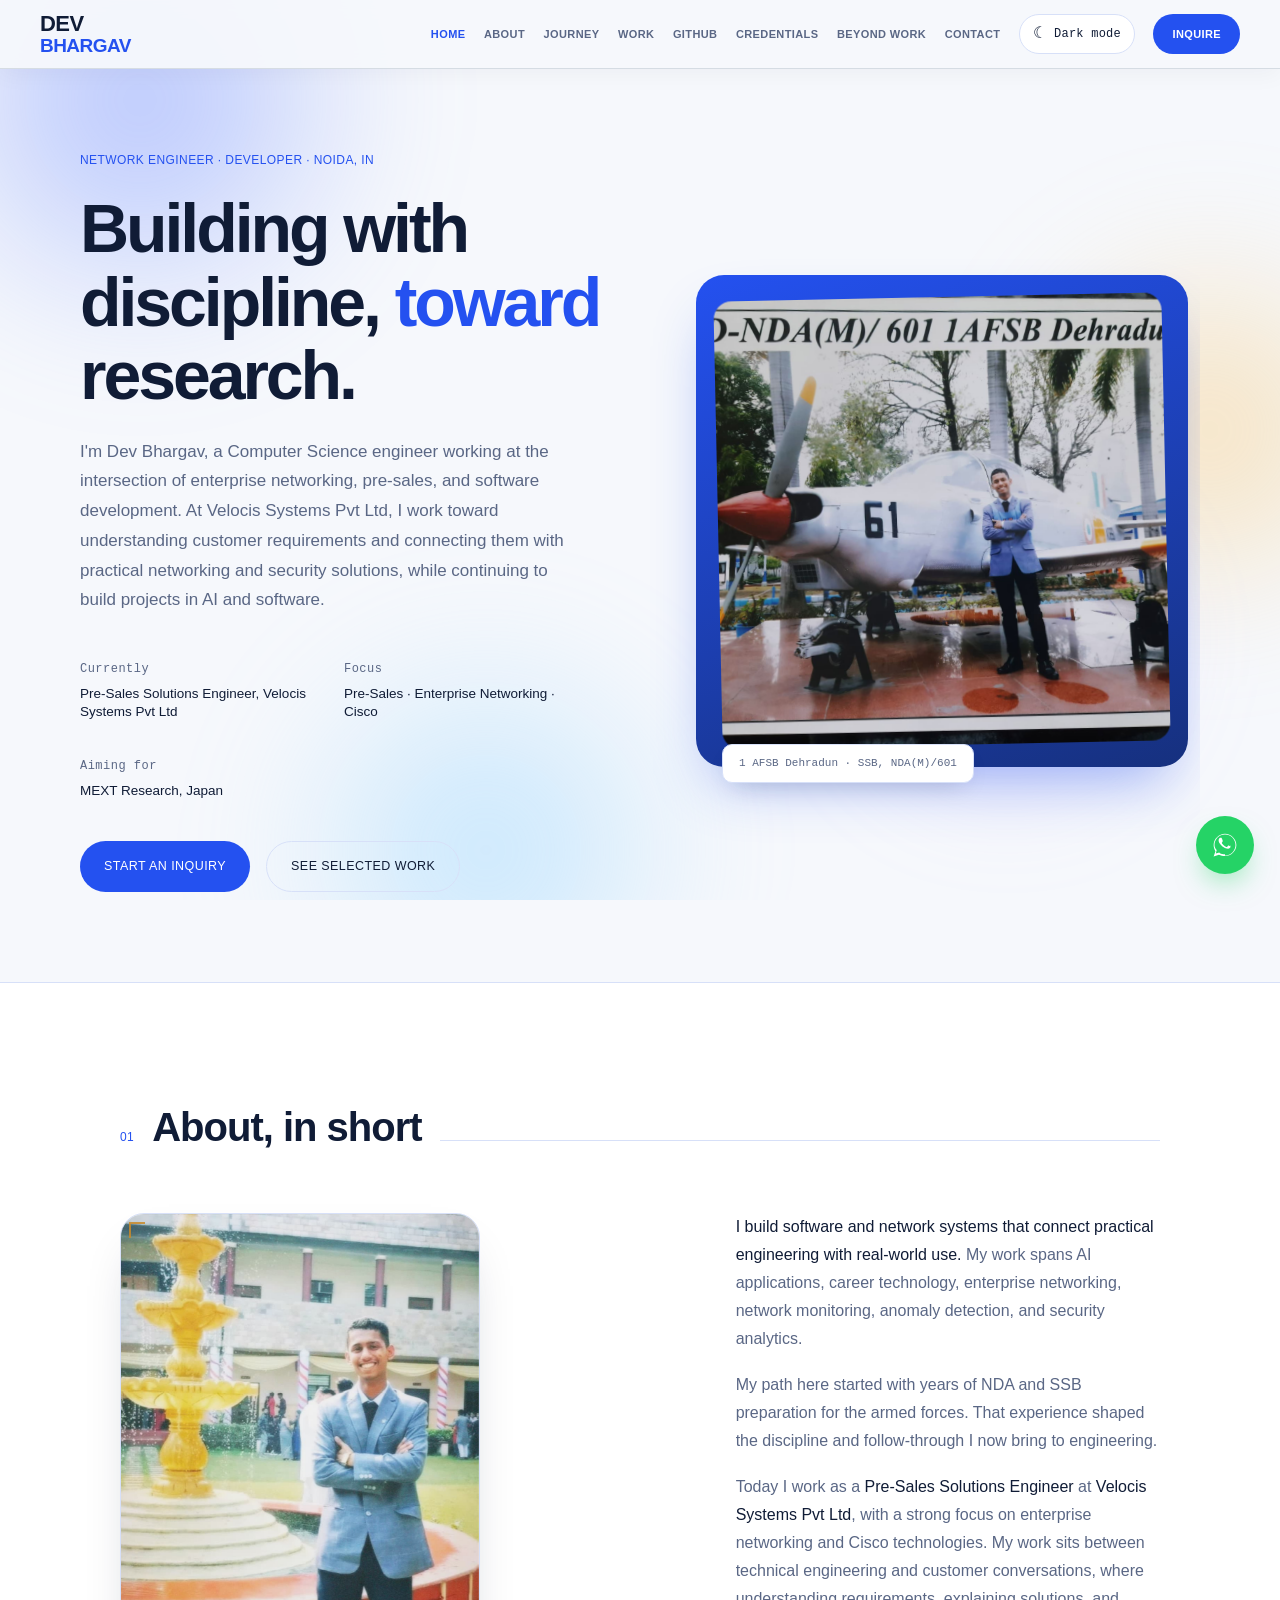
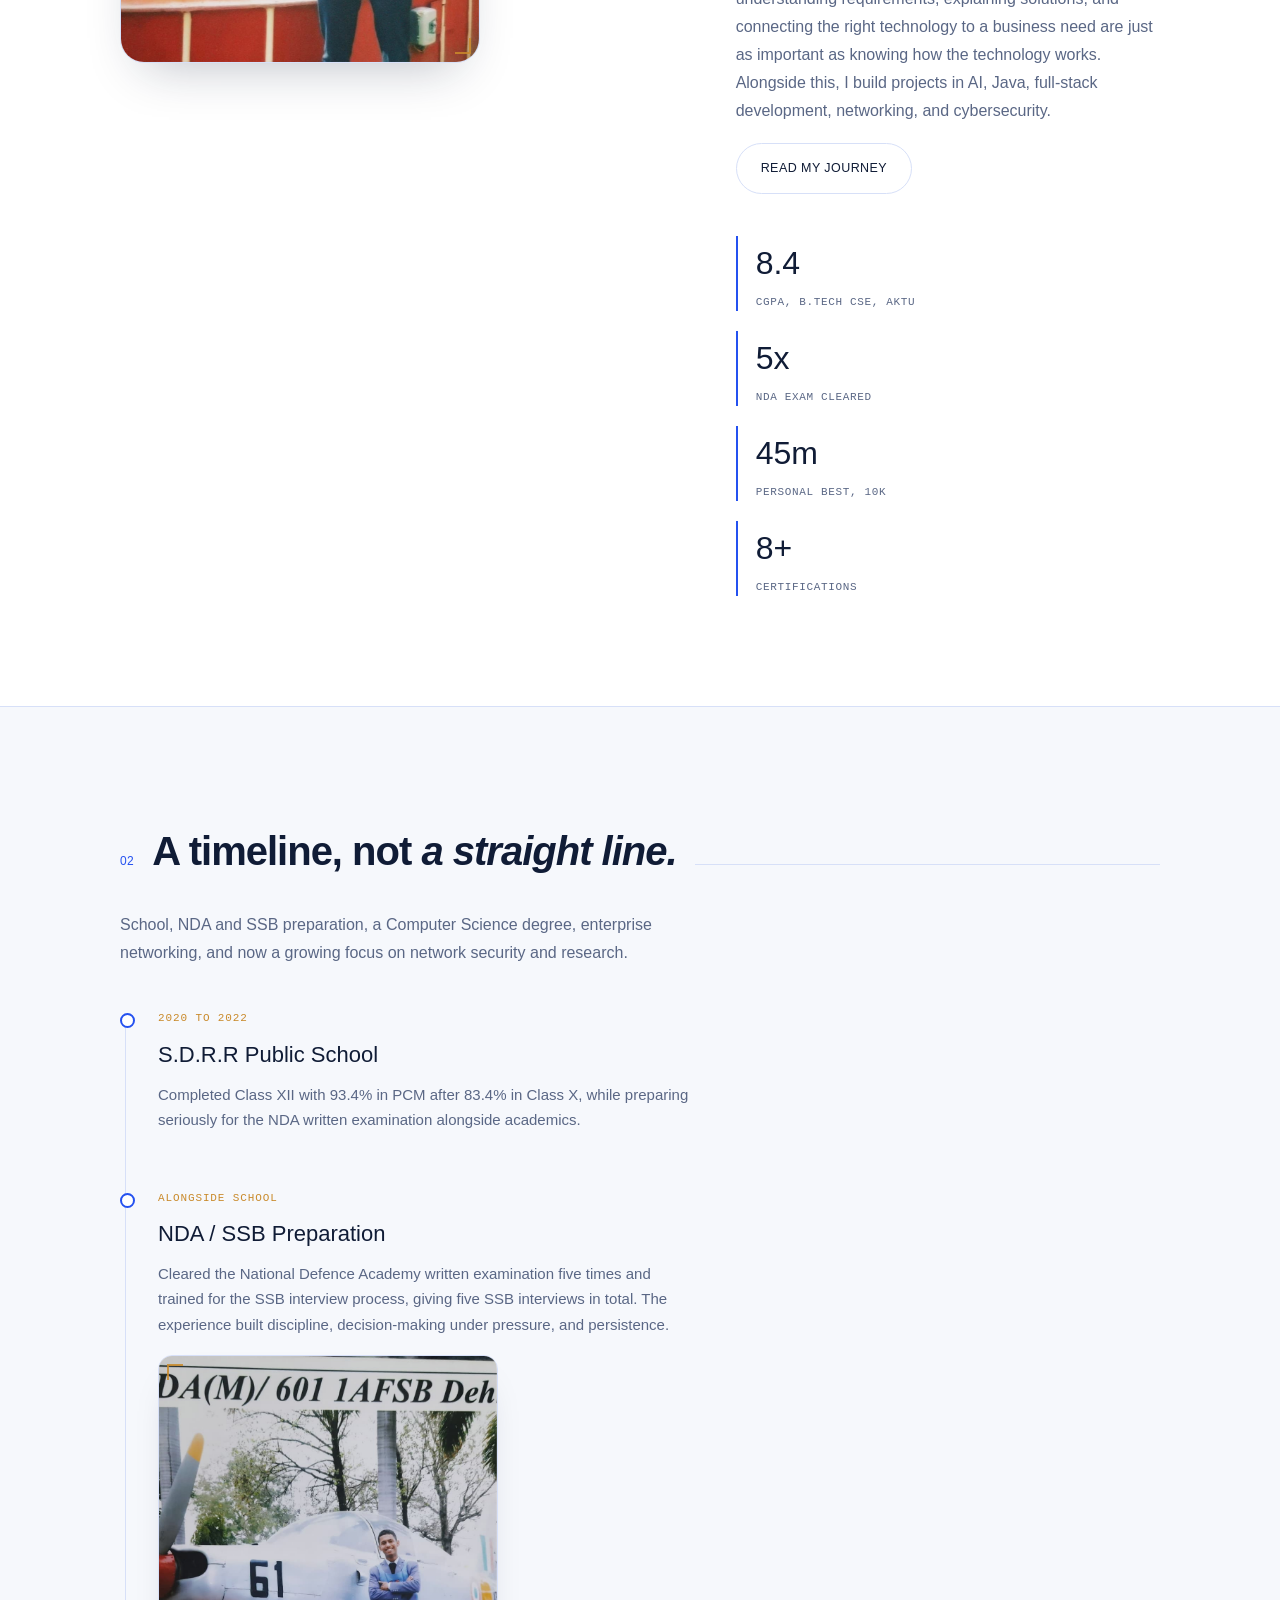
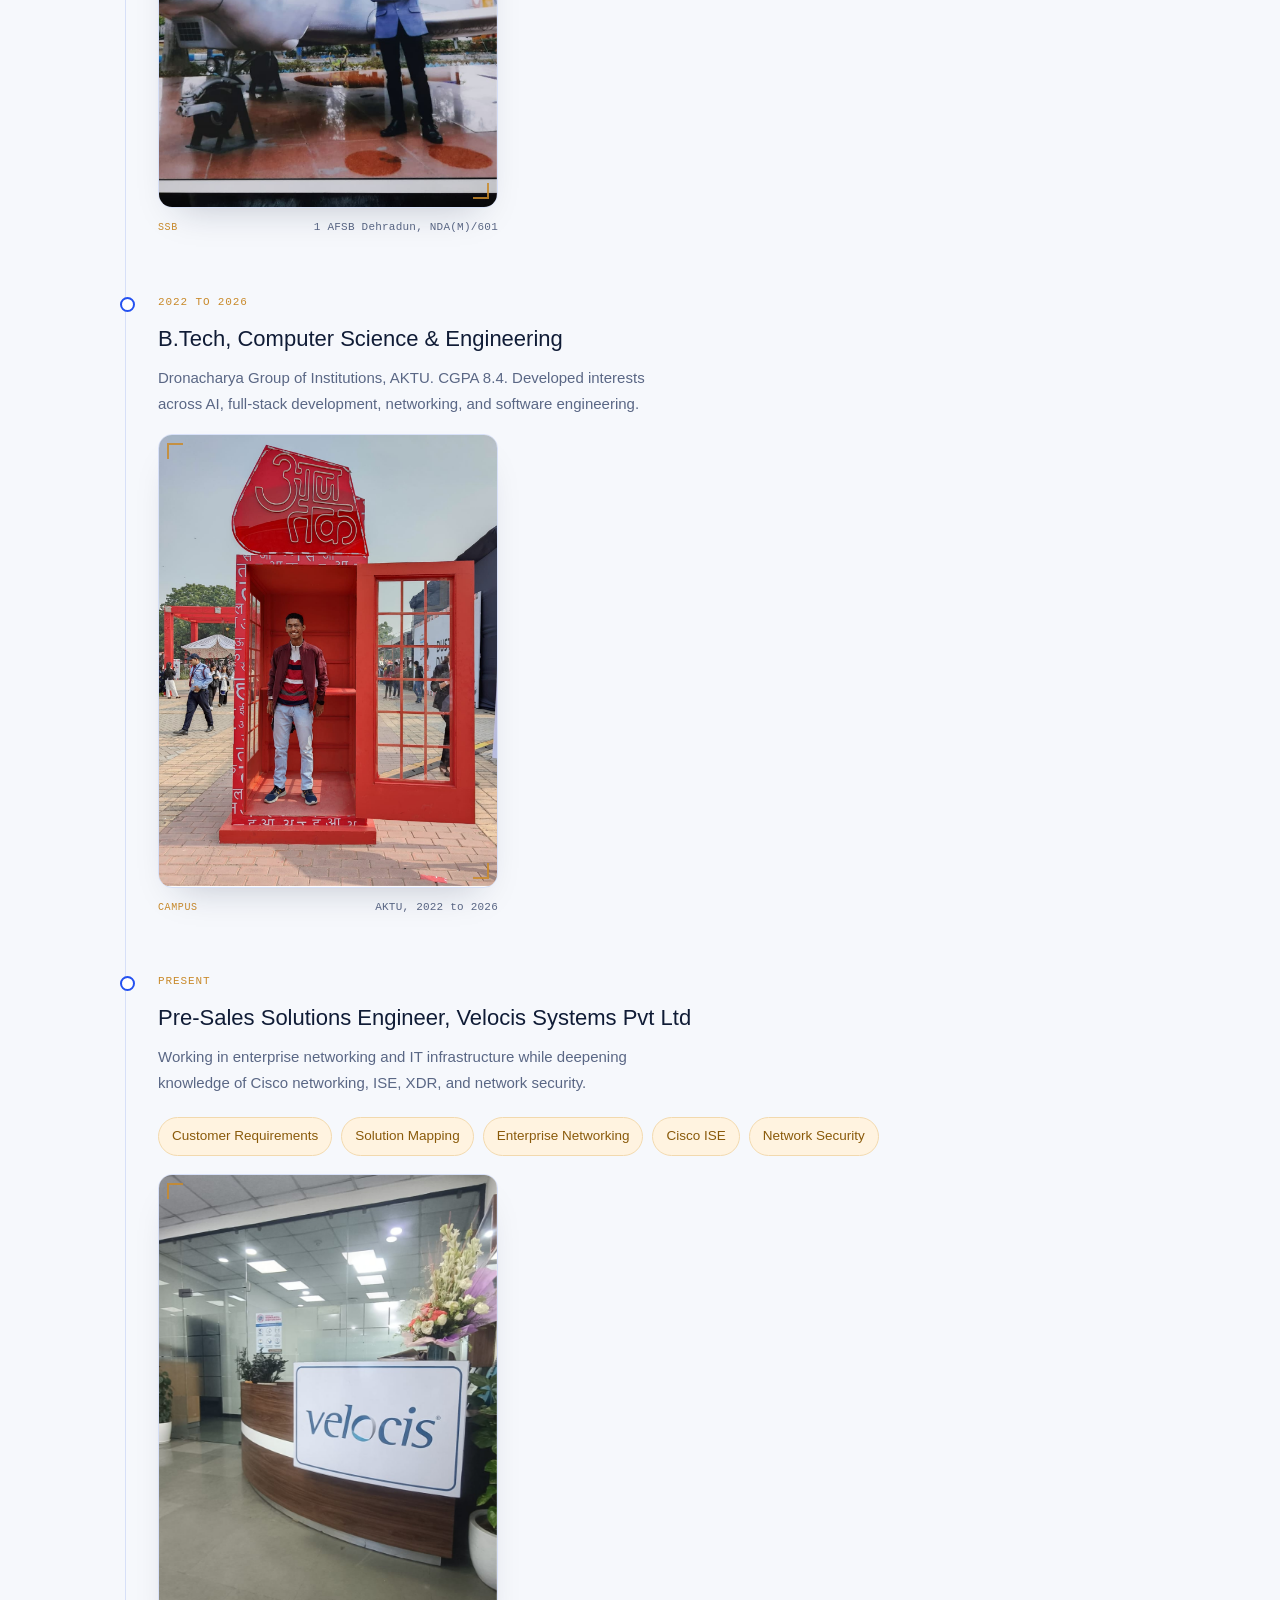
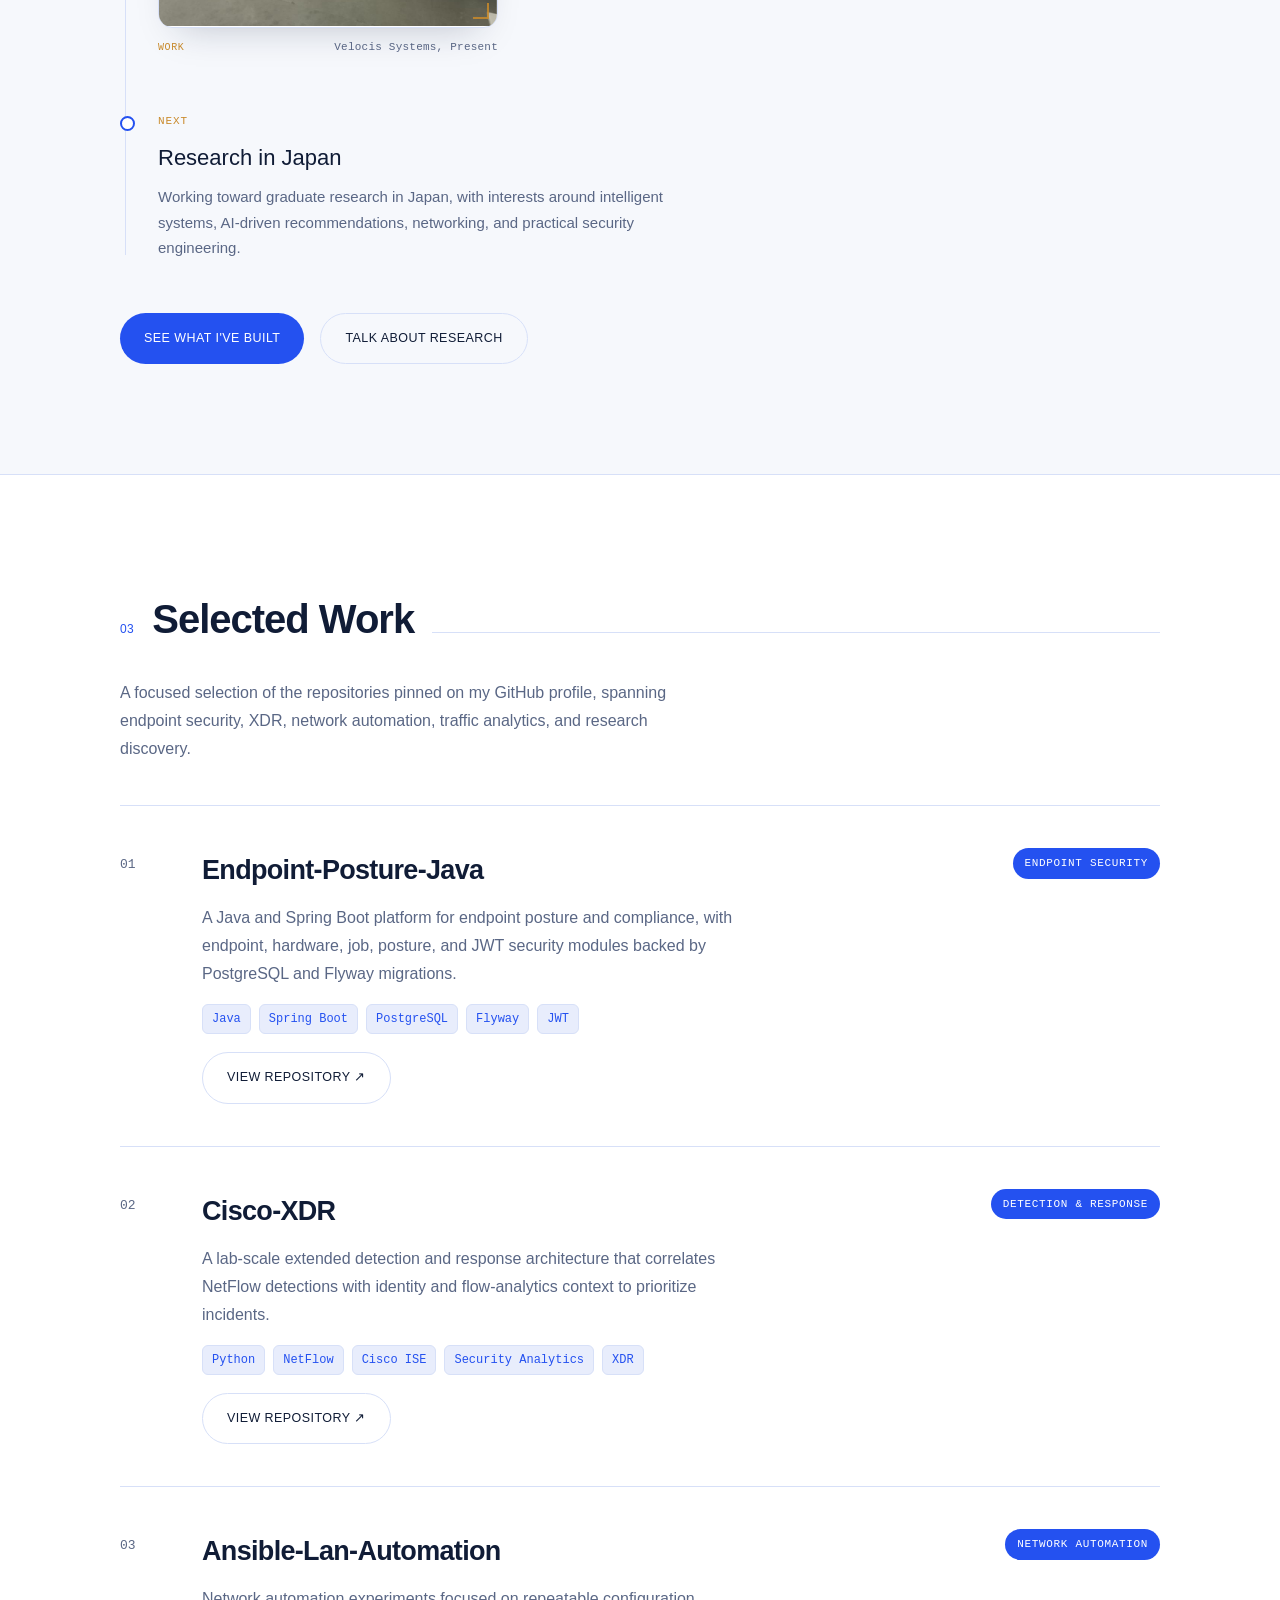
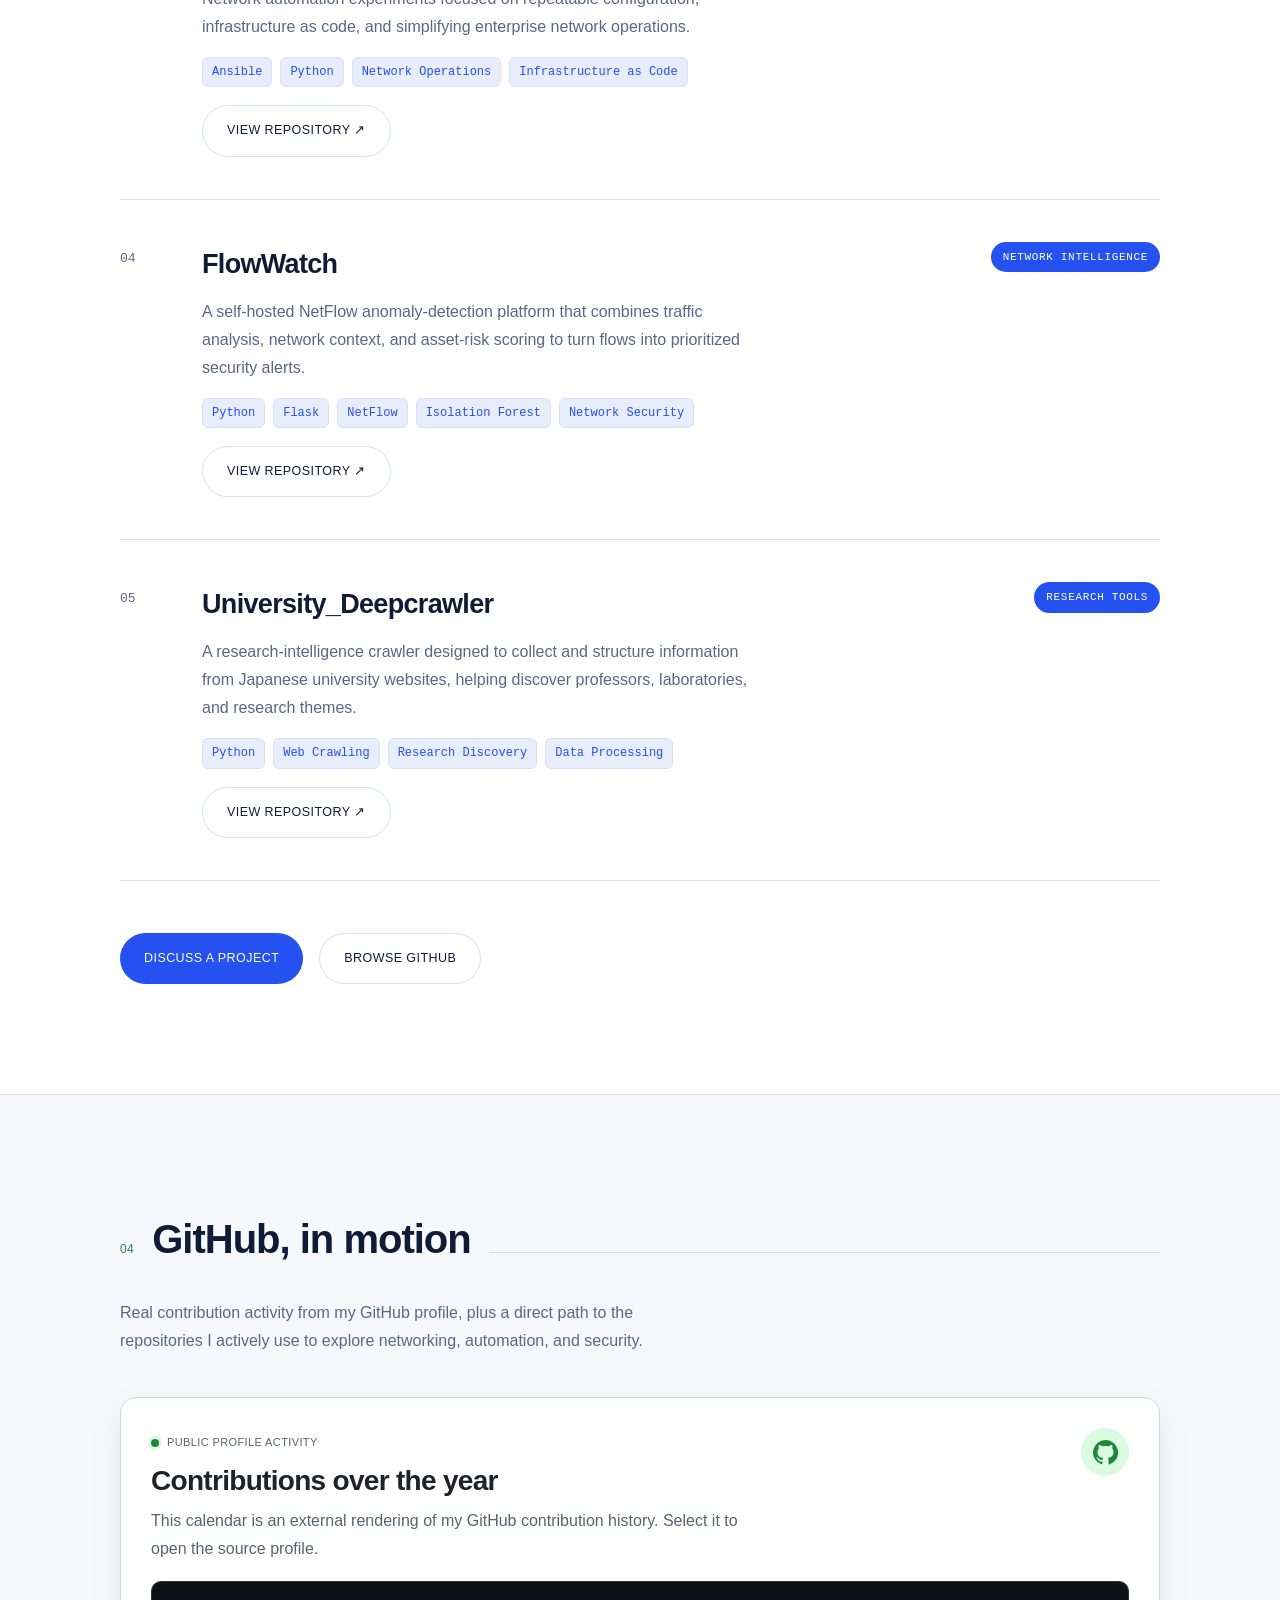
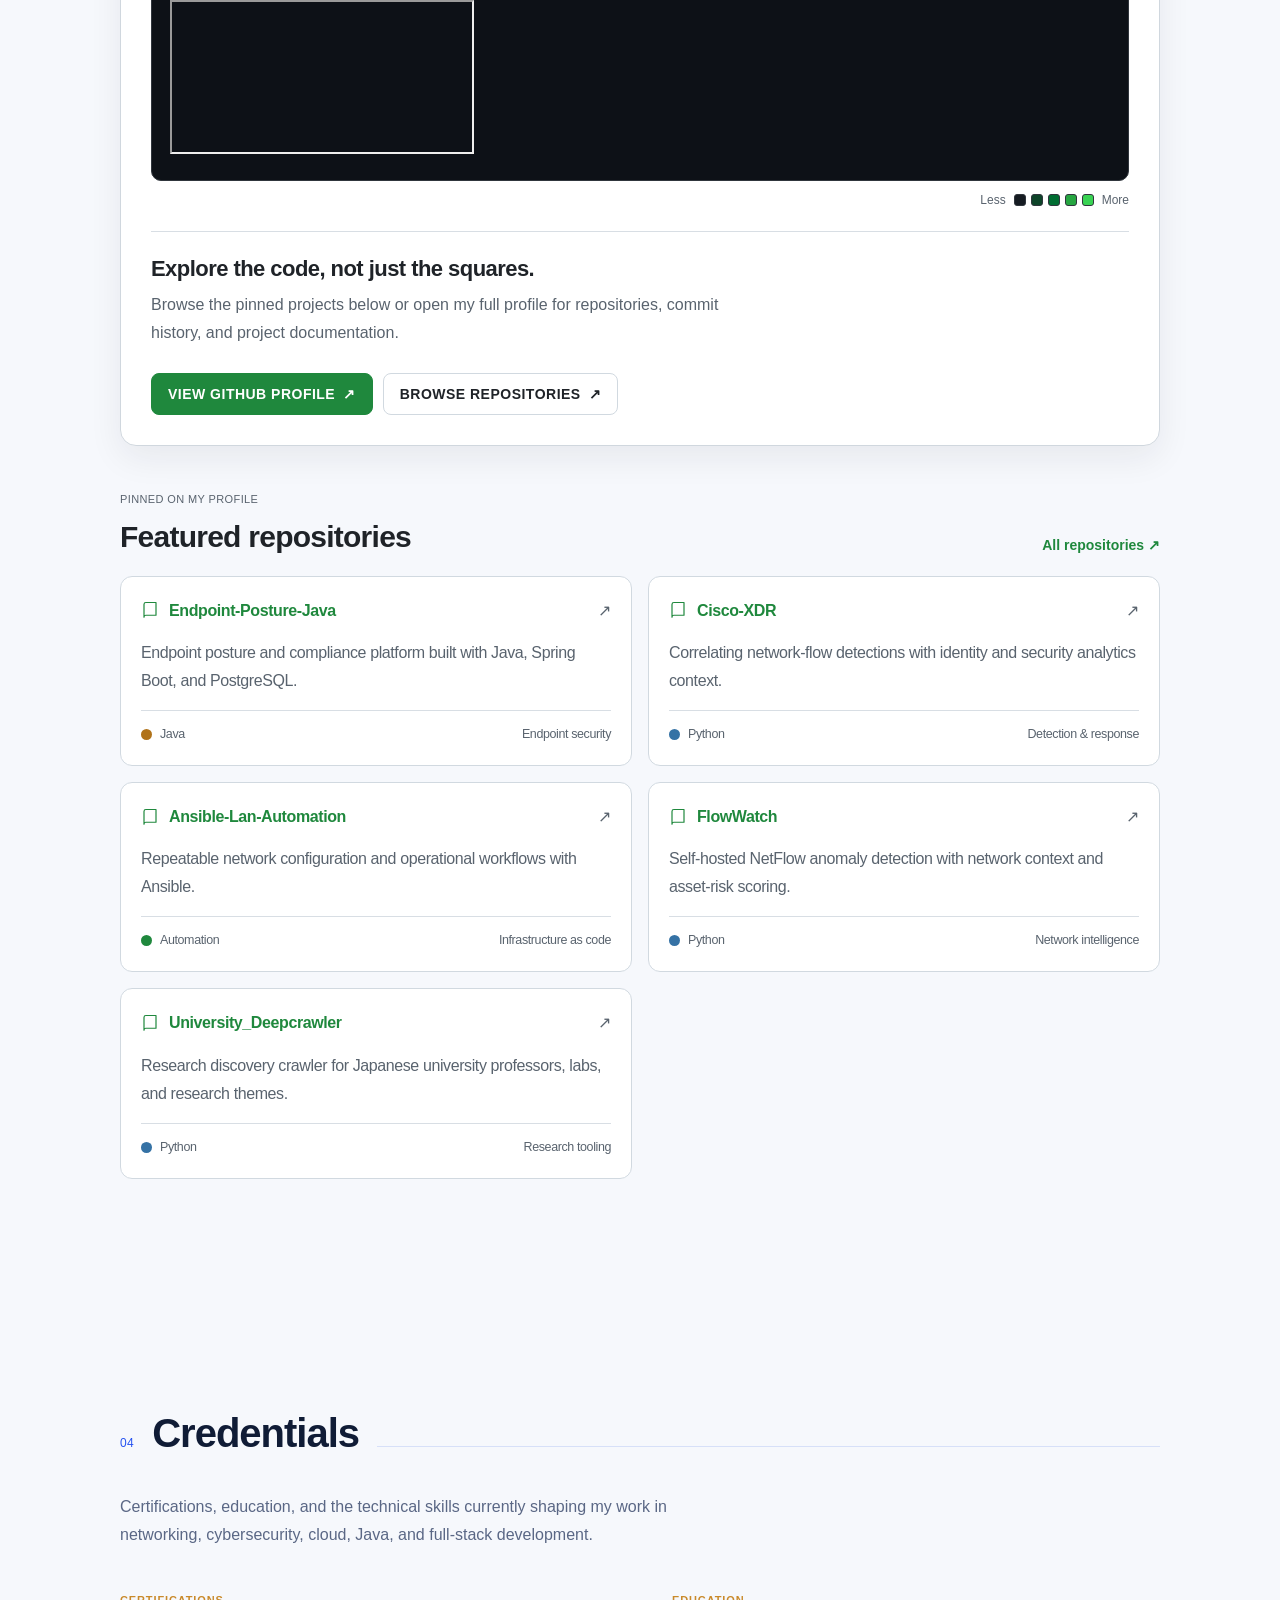
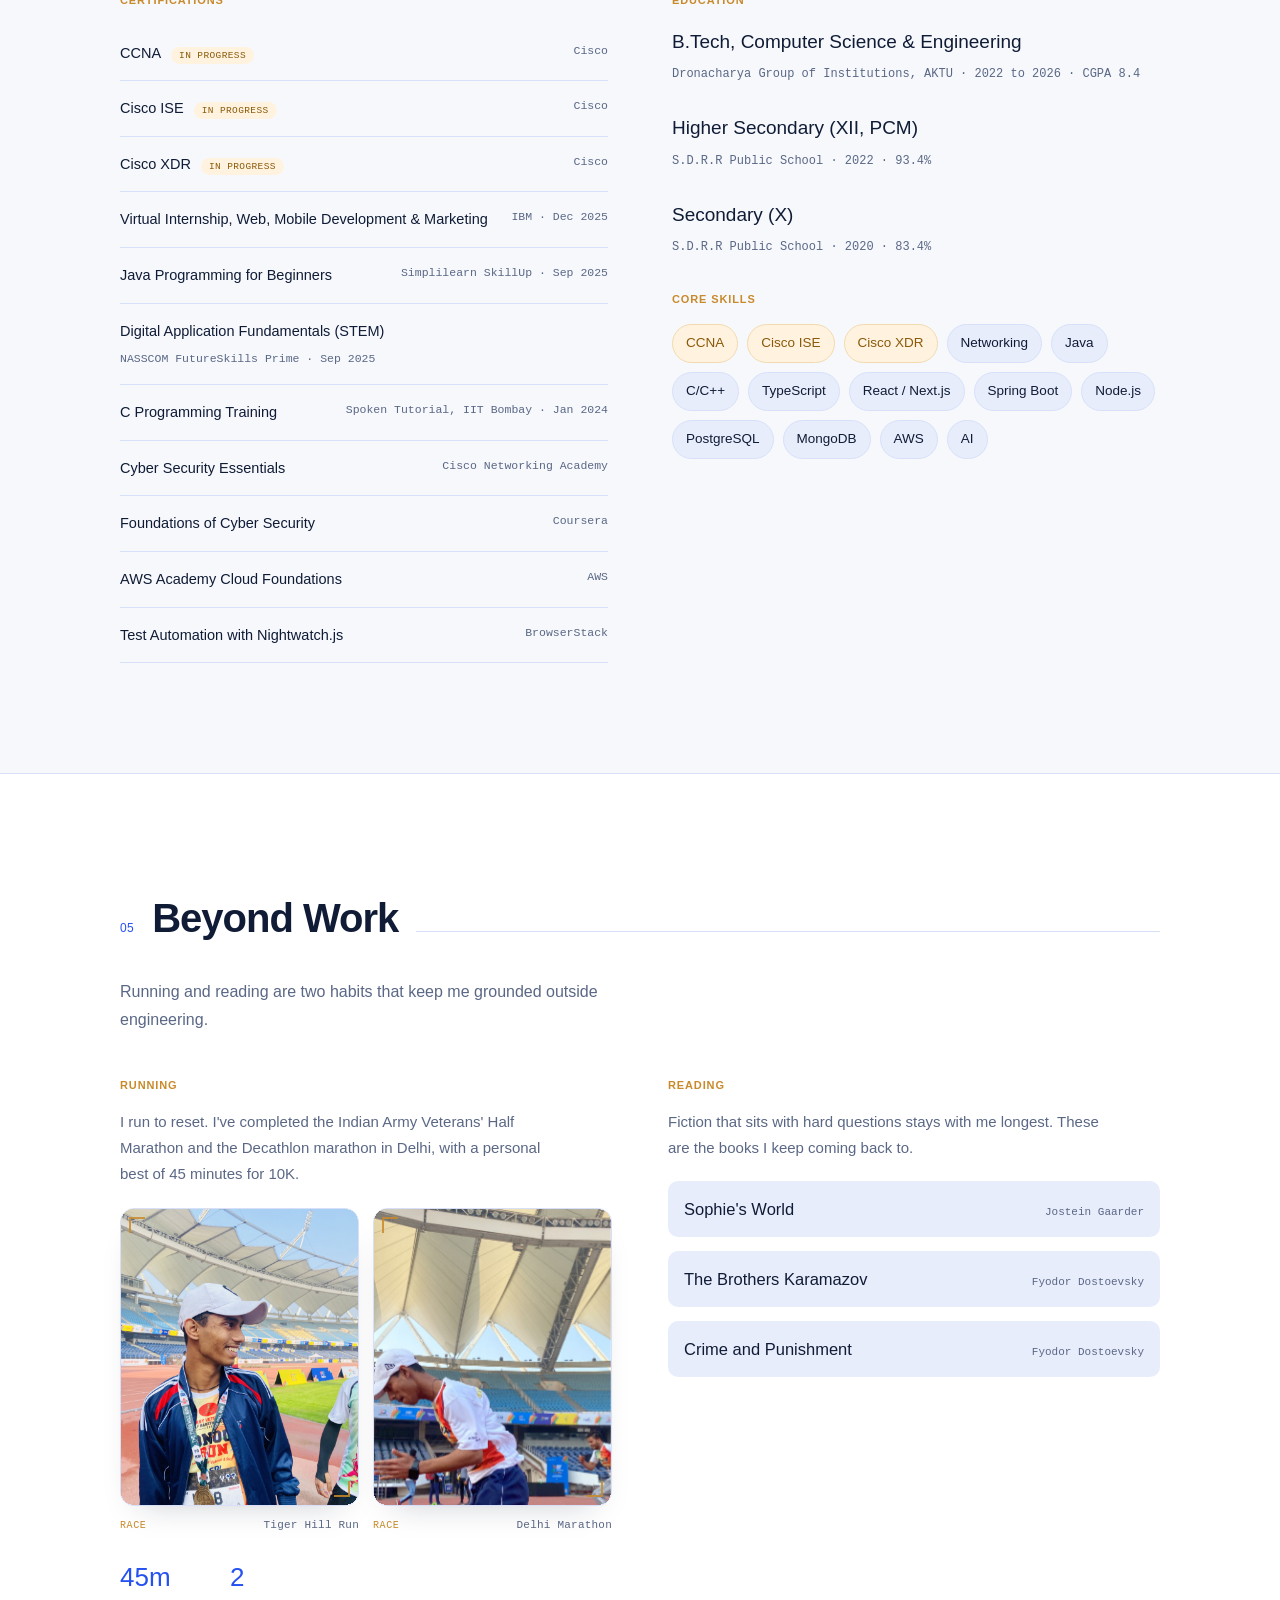
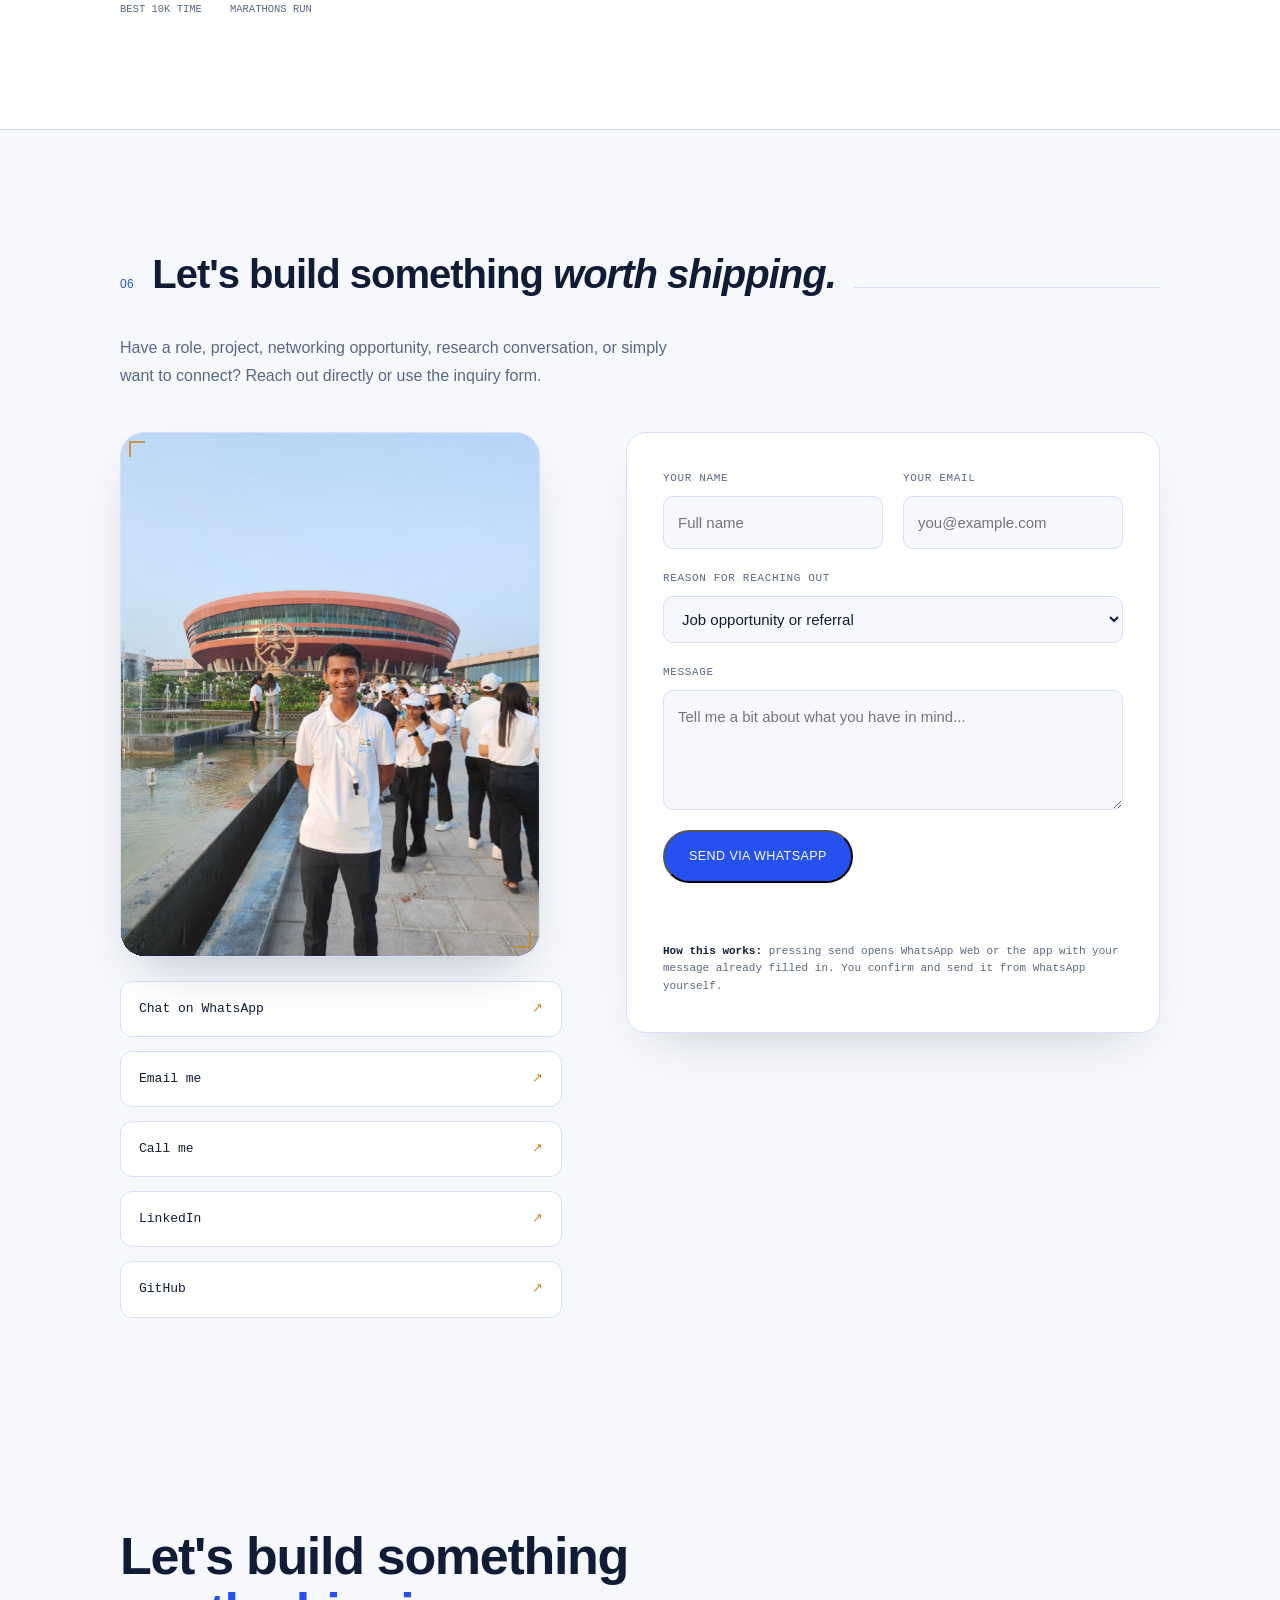
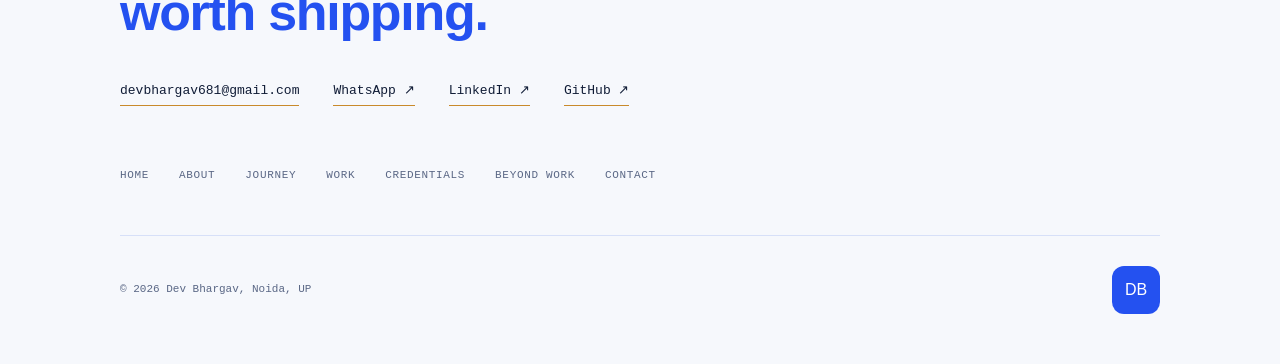
==== commit 3b548592: "Use live GitHub contribution calendar embed" ====
--- a/index.html
+++ b/index.html
@@ -423,12 +423,15 @@
               <svg viewBox="0 0 24 24" aria-hidden="true"><path fill="currentColor" d="M12 .9a11.1 11.1 0 0 0-3.51 21.63c.56.1.76-.24.76-.54v-2.08c-3.1.67-3.76-1.32-3.76-1.32-.5-1.28-1.24-1.62-1.24-1.62-1.02-.7.08-.69.08-.69 1.13.08 1.72 1.16 1.72 1.16 1 1.71 2.62 1.22 3.26.93.1-.72.39-1.22.71-1.5-2.48-.28-5.09-1.24-5.09-5.52 0-1.22.44-2.22 1.16-3-.12-.29-.5-1.43.11-2.98 0 0 .95-.3 3.05 1.15a10.6 10.6 0 0 1 5.55 0c2.1-1.45 3.04-1.15 3.04-1.15.61 1.55.23 2.69.12 2.98.72.78 1.15 1.78 1.15 3 0 4.29-2.61 5.23-5.1 5.51.4.35.76 1.03.76 2.08v3.09c0 .3.2.65.77.54A11.1 11.1 0 0 0 12 .9Z"/></svg>
             </a>
           </div>
-          <a class="github-graph-link" href="https://github.com/majordevbhargav" target="_blank" rel="noopener noreferrer" aria-label="View contribution details on GitHub">
-            <img class="github-contribution-graph"
-              src="https://ghchart.rshah.org/39d353/majordevbhargav"
-              alt="Contribution calendar for GitHub user majordevbhargav"
-              loading="lazy">
-          </a>
+          <div class="github-graph-link" aria-label="Live GitHub contribution calendar">
+            <iframe
+              class="github-contribution-iframe"
+              src="https://pages.codeadam.ca/github-contributions/majordevbhargav"
+              title="Live GitHub contribution calendar for majordevbhargav"
+              loading="lazy"
+              scrolling="no"
+              referrerpolicy="strict-origin-when-cross-origin"></iframe>
+          </div>
           <div class="github-legend"><span>Less</span><i></i><i></i><i></i><i></i><i></i><span>More</span></div>
           <div class="github-profile-footer">
             <div>
--- a/style.css
+++ b/style.css
@@ -519,3 +519,284 @@
   .github-social-actions { flex-direction: column; }
   .github-social-actions .btn { justify-content: center; }
 }
+
+
+/* GITHUB REFRESH: GitHub-native green palette, clearer typography, real profile links */
+body { font-weight: 400; }
+.section-intro { font-size: 18px; line-height: 1.8; color: var(--ink-dim); }
+.p-desc { font-size: 16.5px; line-height: 1.8; }
+.p-name { font-size: 27px; font-weight: 600; }
+.p-stack span { font-size: 12px; }
+.github-section { --gh-green: #1f883d; --gh-green-dark: #116329; --gh-line: #d1d9e0; }
+.github-section .section-num { color: var(--gh-green); }
+.github-section .section-line { background: var(--gh-line); }
+.github-activity-card {
+  border: 1px solid var(--gh-line);
+  border-radius: 18px;
+  background: #fff;
+  padding: clamp(20px, 3vw, 34px);
+  box-shadow: 0 12px 34px rgba(31, 35, 40, .07);
+}
+.github-card-heading { display:flex; align-items:flex-start; justify-content:space-between; gap:20px; margin-bottom:22px; }
+.github-card-heading h3, .github-repo-heading h3, .github-profile-footer h3 {
+  font-family: var(--sans); font-weight:700; color:#1f2328; line-height:1.35;
+}
+.github-card-heading h3 { font-size:clamp(21px,2.4vw,28px); margin-top:7px; }
+.github-card-heading p, .github-profile-footer p { color:#59636e; font-size:16px; line-height:1.75; max-width:64ch; margin-top:7px; }
+.github-eyebrow { display:inline-flex; align-items:center; gap:8px; color:#59636e; font:500 11px/1.4 var(--mono); letter-spacing:.08em; }
+.github-live-dot { width:8px; height:8px; border-radius:50%; background:#1f883d; box-shadow:0 0 0 3px #dafbe1; }
+.github-mark-link { display:grid; place-items:center; flex:0 0 48px; width:48px; height:48px; border-radius:50%; color:#1f883d; background:#dafbe1; }
+.github-mark-link svg { width:27px; height:27px; }
+.github-graph-link { display:block; overflow-x:auto; padding:18px; border:1px solid #d1d9e0; border-radius:12px; background:#0d1117; }
+.github-contribution-graph { display:block; width:100%; min-width:650px; height:auto; }
+.github-legend { display:flex; align-items:center; justify-content:flex-end; gap:5px; color:#59636e; font:12px var(--sans); margin-top:10px; }
+.github-legend span:first-child { margin-right:3px; }
+.github-legend span:last-child { margin-left:3px; }
+.github-legend i { width:12px; height:12px; border-radius:3px; background:#161b22; border:1px solid #30363d; }
+.github-legend i:nth-of-type(2) { background:#0e4429; }
+.github-legend i:nth-of-type(3) { background:#006d32; }
+.github-legend i:nth-of-type(4) { background:#26a641; }
+.github-legend i:nth-of-type(5) { background:#39d353; }
+.github-profile-footer { display:flex; align-items:center; justify-content:space-between; gap:26px; flex-wrap:wrap; margin-top:28px; padding-top:24px; border-top:1px solid #d8dee4; }
+.github-profile-footer h3 { font-size:21px; }
+.github-social-actions { display:flex; flex-wrap:wrap; gap:10px; }
+.btn-github, .btn-github-outline { display:inline-flex; align-items:center; justify-content:center; gap:8px; border-radius:8px; padding:12px 16px; text-decoration:none; font:600 14px var(--sans); transition:transform .18s ease, background .18s ease; }
+.btn-github { color:#fff; background:#1f883d; border:1px solid #1f883d; }
+.btn-github:hover { background:#1a7f37; transform:translateY(-1px); }
+.btn-github-outline { color:#1f2328; background:#fff; border:1px solid #d1d9e0; }
+.btn-github-outline:hover { background:#f6f8fa; transform:translateY(-1px); }
+.github-repo-heading { display:flex; justify-content:space-between; align-items:end; gap:18px; margin:46px 0 18px; }
+.github-repo-heading h3 { font-size:clamp(23px,2.7vw,30px); margin-top:6px; }
+.github-repo-heading > a { color:#1f883d; font-size:14px; font-weight:600; text-decoration:none; white-space:nowrap; }
+.github-repo-grid { display:grid; grid-template-columns:repeat(2,minmax(0,1fr)); gap:16px; }
+.github-repo-card { display:flex; flex-direction:column; gap:15px; padding:22px; border:1px solid #d1d9e0; border-radius:12px; background:#fff; color:#1f2328; text-decoration:none; min-width:0; transition:border-color .2s ease, box-shadow .2s ease, transform .2s ease; }
+.github-repo-card:hover { border-color:#1f883d; box-shadow:0 8px 24px rgba(31,136,61,.10); transform:translateY(-2px); }
+.repo-card-top { display:flex; align-items:center; gap:10px; min-width:0; color:#1f883d; }
+.repo-card-top svg { flex:0 0 18px; width:18px; height:18px; fill:none; stroke:currentColor; stroke-width:1.6; stroke-linecap:round; stroke-linejoin:round; }
+.repo-card-top strong { font-size:16px; font-weight:700; overflow-wrap:anywhere; }
+.repo-arrow { margin-left:auto; color:#59636e; }
+.repo-card-desc { color:#59636e; font-size:15.5px; line-height:1.7; flex:1; }
+.repo-card-meta { display:flex; align-items:center; flex-wrap:wrap; gap:8px; padding-top:13px; border-top:1px solid #d8dee4; color:#59636e; font-size:12.5px; }
+.repo-card-meta > span { margin-left:auto; }
+.repo-language { width:11px; height:11px; border-radius:50%; background:#3572a5; }
+.repo-language.java { background:#b07219; }
+.repo-language.automation { background:#1f883d; }
+html[data-theme="dark"] .github-activity-card,
+html[data-theme="dark"] .github-repo-card { background:#0d1117; border-color:#30363d; }
+html[data-theme="dark"] .github-card-heading h3,
+html[data-theme="dark"] .github-repo-heading h3,
+html[data-theme="dark"] .github-profile-footer h3,
+html[data-theme="dark"] .repo-card-top { color:#e6edf3; }
+html[data-theme="dark"] .github-card-heading p,
+html[data-theme="dark"] .github-profile-footer p,
+html[data-theme="dark"] .repo-card-desc,
+html[data-theme="dark"] .repo-card-meta,
+html[data-theme="dark"] .github-eyebrow { color:#9198a1; }
+html[data-theme="dark"] .github-repo-heading > a { color:#3fb950; }
+html[data-theme="dark"] .github-profile-footer { border-color:#30363d; }
+html[data-theme="dark"] .btn-github-outline { color:#e6edf3; background:#212830; border-color:#3d444d; }
+html[data-theme="dark"] .btn-github-outline:hover { background:#30363d; }
+html[data-theme="dark"] .github-repo-card:hover { border-color:#3fb950; }
+@media (max-width: 700px) {
+  .github-repo-grid { grid-template-columns:1fr; }
+  .github-card-heading { gap:12px; }
+  .github-profile-footer { align-items:stretch; }
+  .github-social-actions { flex-direction:column; }
+  .github-social-actions a { justify-content:center; }
+  .github-repo-heading { align-items:flex-start; flex-direction:column; }
+  .github-repo-heading > a { white-space:normal; }
+}
+
+
+/* HEADER REWORK: compact, balanced navigation with clear visual hierarchy */
+nav {
+  padding: 12px 0;
+  background: rgba(246, 248, 252, .94);
+  border-bottom: 1px solid rgba(209, 217, 224, .9);
+  box-shadow: 0 5px 24px rgba(16, 28, 54, .045);
+}
+nav .wrap.row { max-width: 1320px; gap: 28px; }
+.brand {
+  display: inline-flex;
+  flex-direction: column;
+  flex: 0 0 auto;
+  gap: 0;
+  font-size: 23px;
+  line-height: 1.08;
+  letter-spacing: -.025em;
+  font-weight: 700;
+}
+.brand span { font-size: 19px; }
+nav ul.nav-links { gap: clamp(12px, 1.45vw, 23px); }
+nav a.nav-link {
+  display: inline-flex;
+  align-items: center;
+  min-height: 40px;
+  font-size: 11px;
+  font-weight: 600;
+  letter-spacing: .065em;
+  white-space: nowrap;
+}
+nav a.nav-link:hover, nav a.nav-link:focus-visible, nav a.nav-link.active {
+  color: var(--blue);
+}
+nav a.nav-cta {
+  display: inline-flex;
+  align-items: center;
+  justify-content: center;
+  min-height: 40px;
+  padding: 0 19px;
+  border-radius: 999px;
+  font-size: 11px;
+  font-weight: 700;
+}
+.theme-toggle {
+  display: inline-flex;
+  align-items: center;
+  justify-content: center;
+  gap: 7px;
+  min-height: 40px;
+  padding: 0 13px;
+  white-space: nowrap;
+}
+.theme-toggle-label { font-size: 12px; }
+.theme-toggle-item { flex: 0 0 auto; }
+.nav-toggle {
+  align-items: center;
+  justify-content: center;
+  width: 42px;
+  height: 42px;
+  border: 1px solid var(--blue-line);
+  border-radius: 12px;
+  color: var(--ink);
+  background: var(--panel);
+  cursor: pointer;
+}
+html[data-theme="dark"] nav {
+  background: rgba(13, 17, 23, .94);
+  border-bottom-color: #30363d;
+  box-shadow: 0 5px 24px rgba(0, 0, 0, .2);
+}
+html[data-theme="dark"] .nav-toggle {
+  color: #e6edf3;
+  background: #161b22;
+  border-color: #30363d;
+}
+@media (max-width: 1180px) {
+  nav .wrap.row { gap: 18px; }
+  nav ul.nav-links { gap: 12px; }
+  nav a.nav-link { font-size: 10px; letter-spacing: .035em; }
+  .brand { font-size: 21px; }
+  .brand span { font-size: 17px; }
+}
+@media (max-width: 980px) {
+  nav { padding: 10px 0; }
+  nav .wrap.row { justify-content: space-between; }
+  .nav-toggle { display: inline-flex; margin-left: auto; }
+  nav ul.nav-links {
+    display: none;
+    position: absolute;
+    top: calc(100% + 1px);
+    left: 16px;
+    right: 16px;
+    max-height: calc(100vh - 90px);
+    overflow-y: auto;
+    padding: 16px;
+    gap: 4px;
+    align-items: stretch;
+    flex-direction: column;
+    background: var(--panel);
+    border: 1px solid var(--blue-line);
+    border-radius: 16px;
+    box-shadow: 0 18px 48px rgba(16, 28, 54, .14);
+  }
+  nav ul.nav-links.open { display: flex; }
+  nav ul.nav-links li { width: 100%; }
+  nav a.nav-link, nav a.nav-cta {
+    display: flex;
+    width: 100%;
+    min-height: 42px;
+    padding: 10px 12px;
+    font-size: 12px;
+    border-radius: 8px;
+  }
+  nav a.nav-cta { justify-content: center; margin-top: 4px; }
+  .theme-toggle-item .theme-toggle { width: 100%; justify-content: flex-start; }
+  html[data-theme="dark"] nav ul.nav-links {
+    background: #0d1117;
+    border-color: #30363d;
+    box-shadow: 0 18px 48px rgba(0, 0, 0, .35);
+  }
+}
+@media (max-width: 420px) {
+  .wrap { padding-left: 22px; padding-right: 22px; }
+  .brand { font-size: 19px; }
+  .brand span { font-size: 16px; }
+}
+
+
+/* TYPOGRAPHY SYSTEM: consistent, crisp, readable across the whole site */
+:root {
+  --serif: "Inter", "Segoe UI", Arial, sans-serif;
+  --sans: "Inter", "Segoe UI", Arial, sans-serif;
+  --mono: "SFMono-Regular", Consolas, "Liberation Mono", monospace;
+}
+body, button, input, select, textarea {
+  font-family: "Inter", "Segoe UI", Arial, sans-serif;
+  font-weight: 400;
+  -webkit-font-smoothing: antialiased;
+  -moz-osx-font-smoothing: grayscale;
+  text-rendering: optimizeLegibility;
+}
+h1, h2, h3, h4, .brand, .page-title, .title, .section-title,
+.github-card-heading h3, .github-repo-heading h3, .github-profile-footer h3,
+.github-repo-card, .p-name {
+  font-family: "Inter", "Segoe UI", Arial, sans-serif !important;
+  letter-spacing: -0.025em;
+}
+nav a.nav-link, nav a.nav-cta, .btn, .eyebrow, .page-eyebrow,
+.section-num, .github-eyebrow, .crumb {
+  font-family: "Inter", "Segoe UI", Arial, sans-serif !important;
+  letter-spacing: .035em;
+}
+body { font-size: 16px; line-height: 1.7; }
+p, .section-intro, .p-desc, .repo-card-desc, .github-card-heading p,
+.github-profile-footer p { font-size: 16px; line-height: 1.75; font-weight: 400; }
+.brand { font-size: 22px; font-weight: 750; line-height: 1.08; }
+.brand span { font-size: 19px; }
+h1.title { font-weight: 750; letter-spacing: -.045em; }
+.section-title { font-weight: 750; }
+nav a.nav-link { font-weight: 650; }
+.p-name { font-weight: 700; }
+.github-section .github-activity-card { border-radius: 16px; }
+.github-section .github-contribution-graph { image-rendering: auto; }
+
+/* GitHub contribution calendar: native-like Primer palette and less visual clutter */
+.github-section { --gh-line: #d0d7de; }
+.github-section .github-activity-card { padding: clamp(18px, 2.8vw, 30px); }
+.github-card-heading { margin-bottom: 18px; }
+.github-card-heading h3 { font-size: clamp(22px, 2.5vw, 28px); }
+.github-card-heading p { max-width: 68ch; }
+.github-graph-link {
+  padding: 18px;
+  border-radius: 10px;
+  background: #0d1117;
+  border-color: #30363d;
+}
+.github-contribution-graph {
+  min-width: 600px;
+  filter: none;
+}
+.github-legend { margin-top: 12px; }
+.github-profile-footer { margin-top: 24px; padding-top: 22px; }
+.github-profile-footer h3 { font-size: 22px; }
+.github-repo-heading { margin-top: 38px; }
+.github-repo-card { padding: 20px; box-shadow: none; }
+.github-repo-card:hover { box-shadow: 0 5px 18px rgba(31,136,61,.08); }
+@media (max-width: 700px) {
+  body { font-size: 15.5px; }
+  .section-intro, .p-desc, .repo-card-desc, .github-card-heading p,
+  .github-profile-footer p { font-size: 15px; }
+  .github-activity-card { padding: 16px; }
+  .github-graph-link { padding: 12px; }
+}
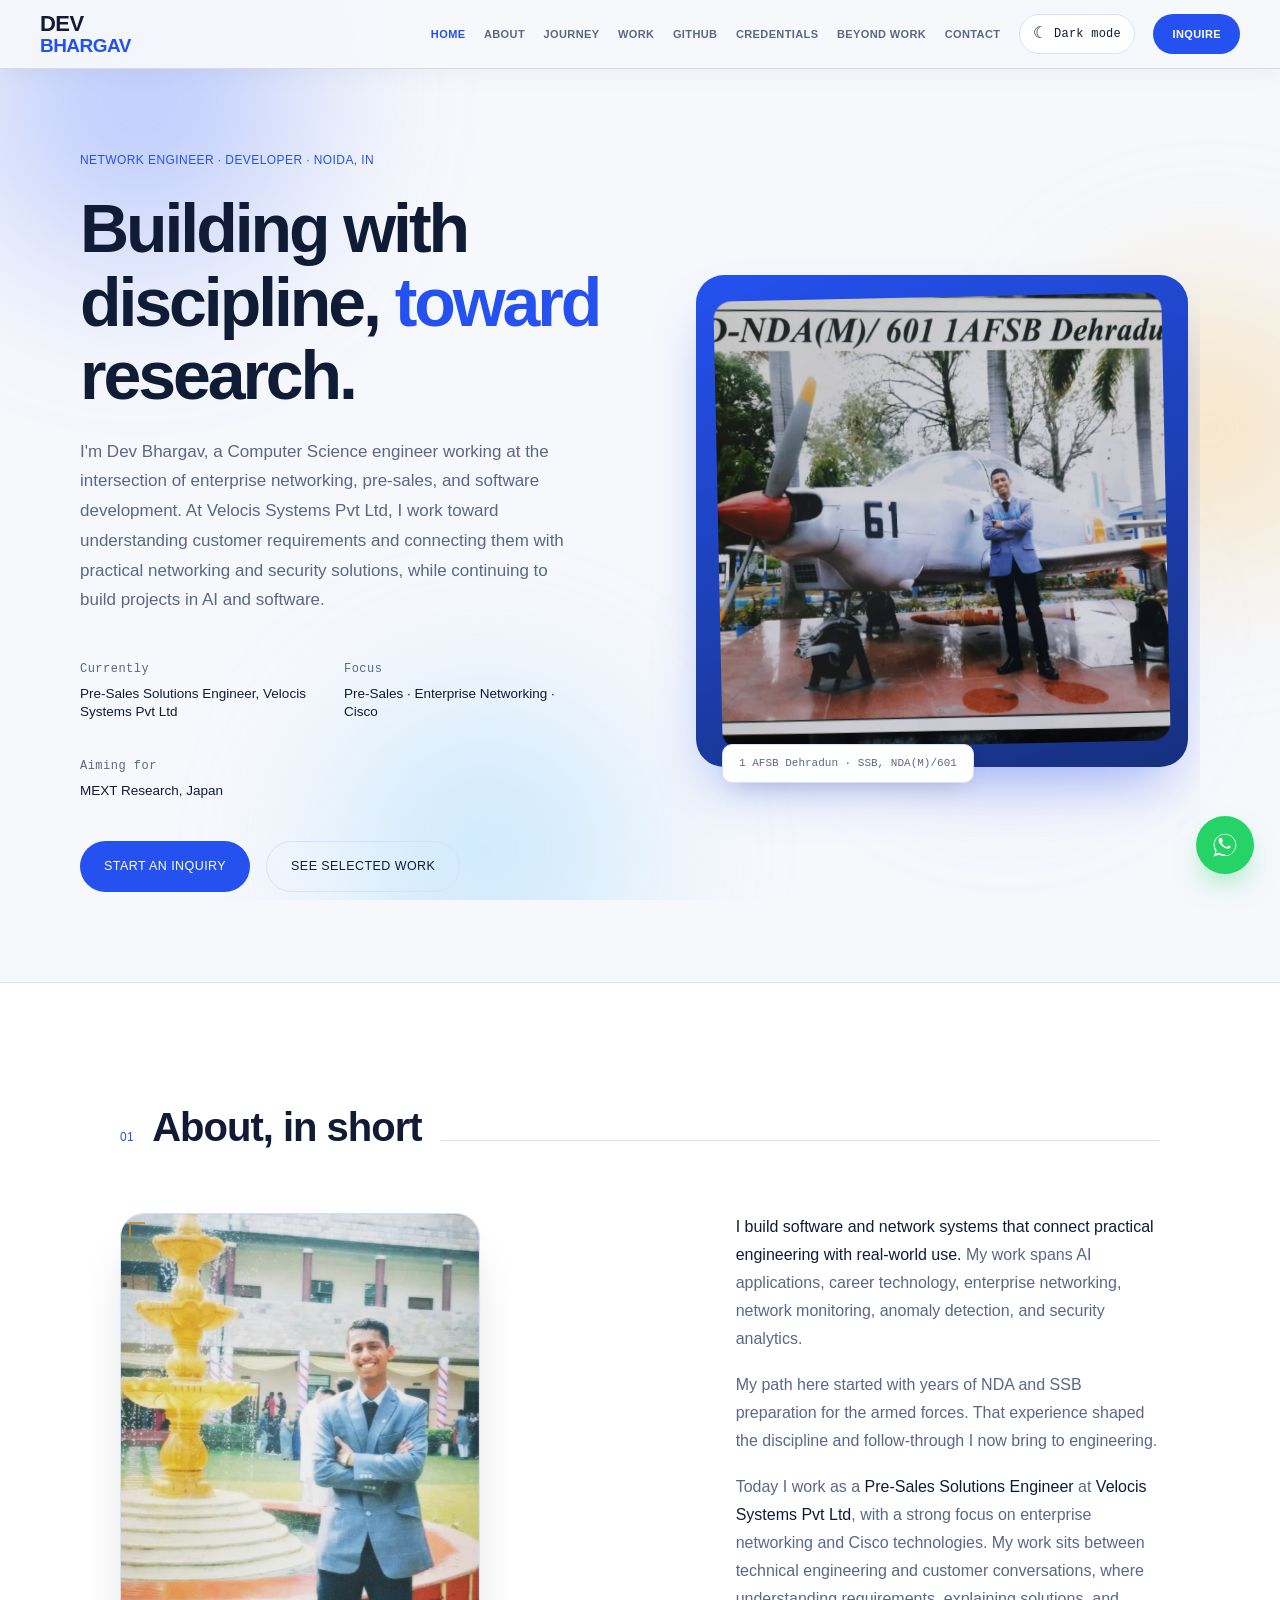
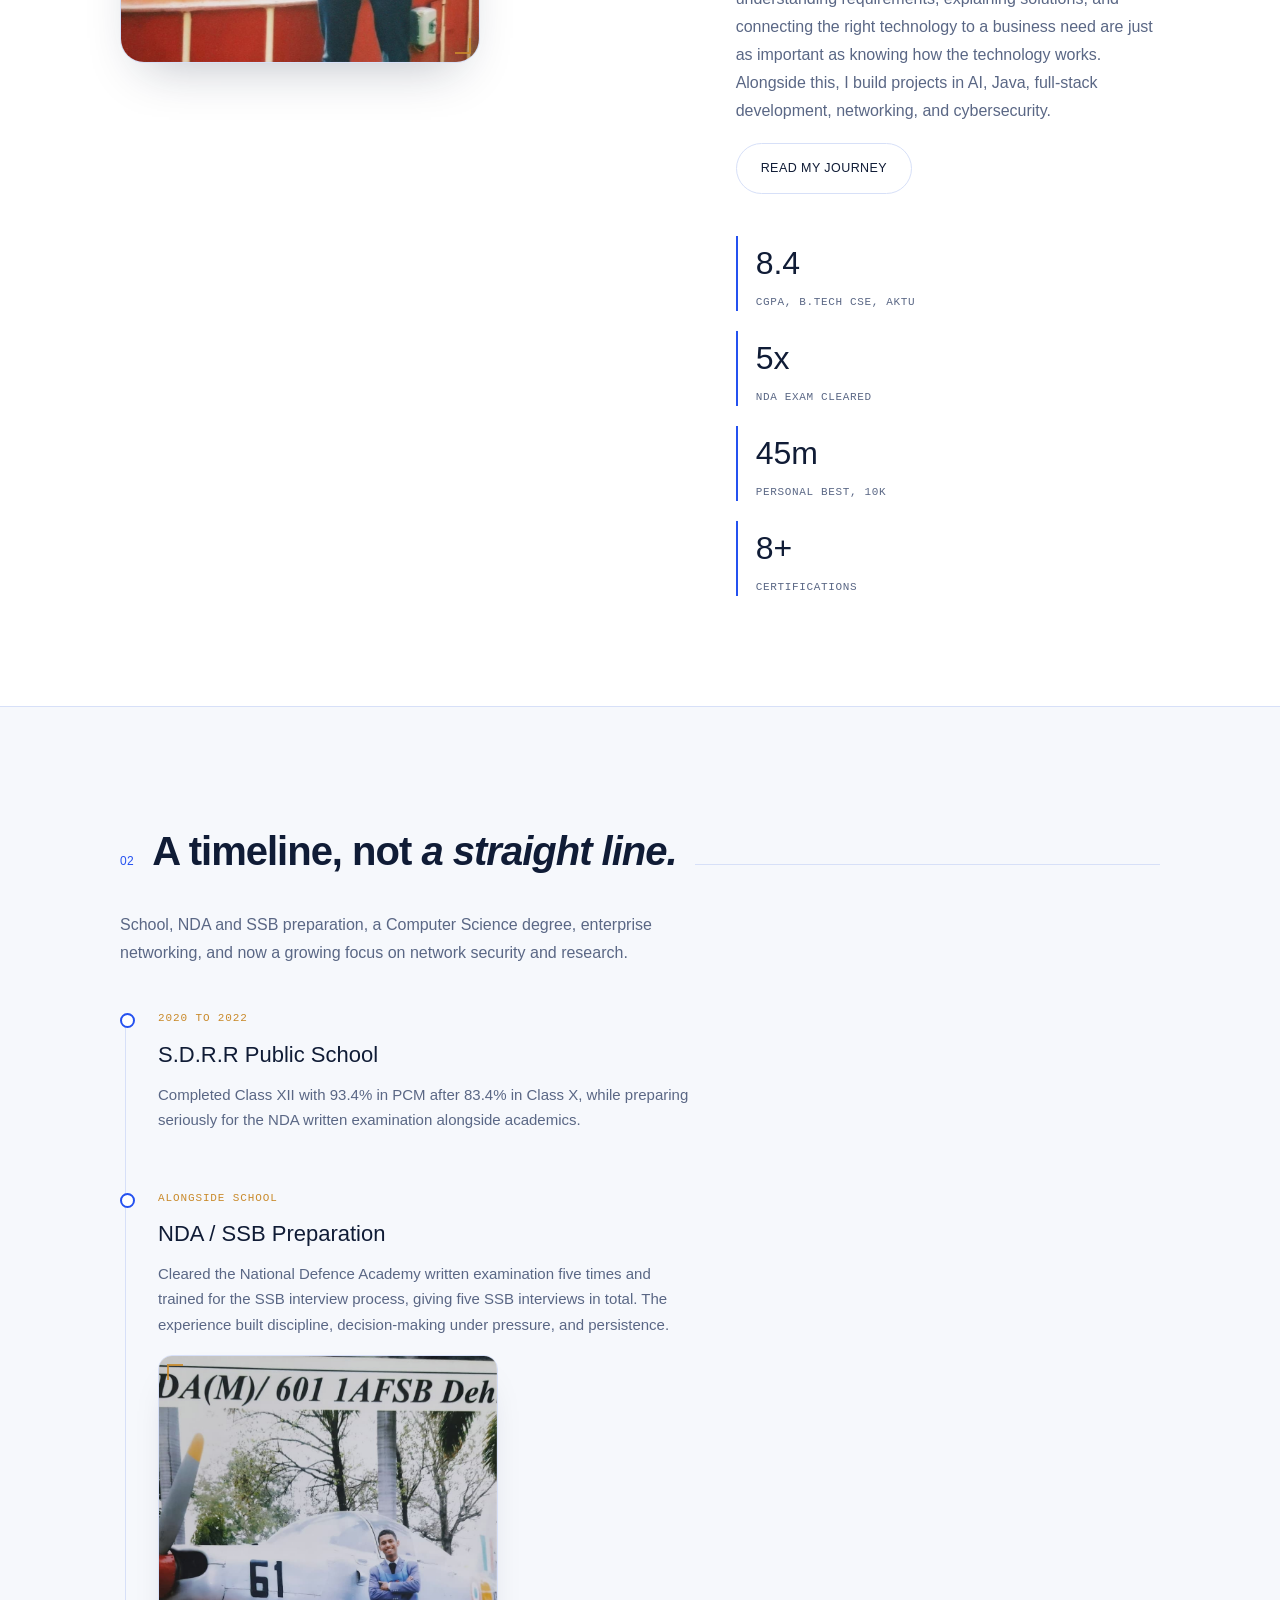
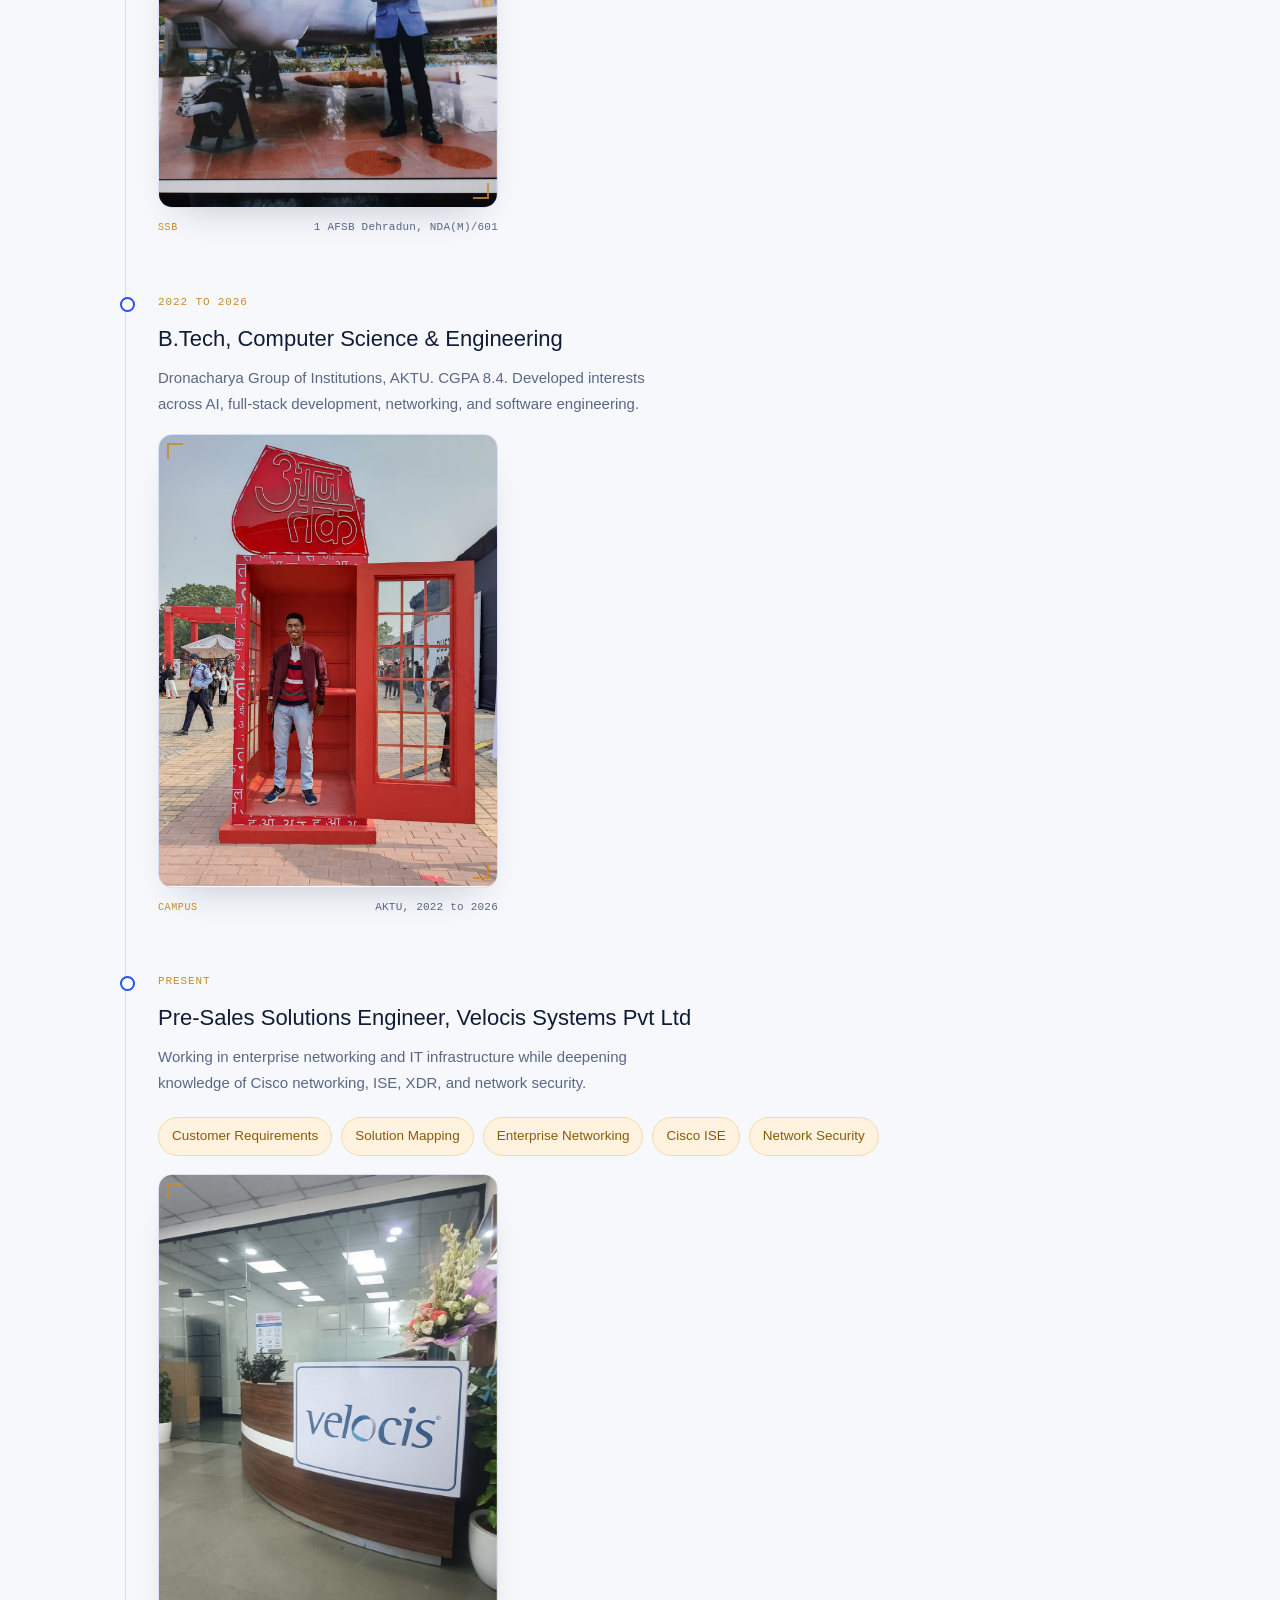
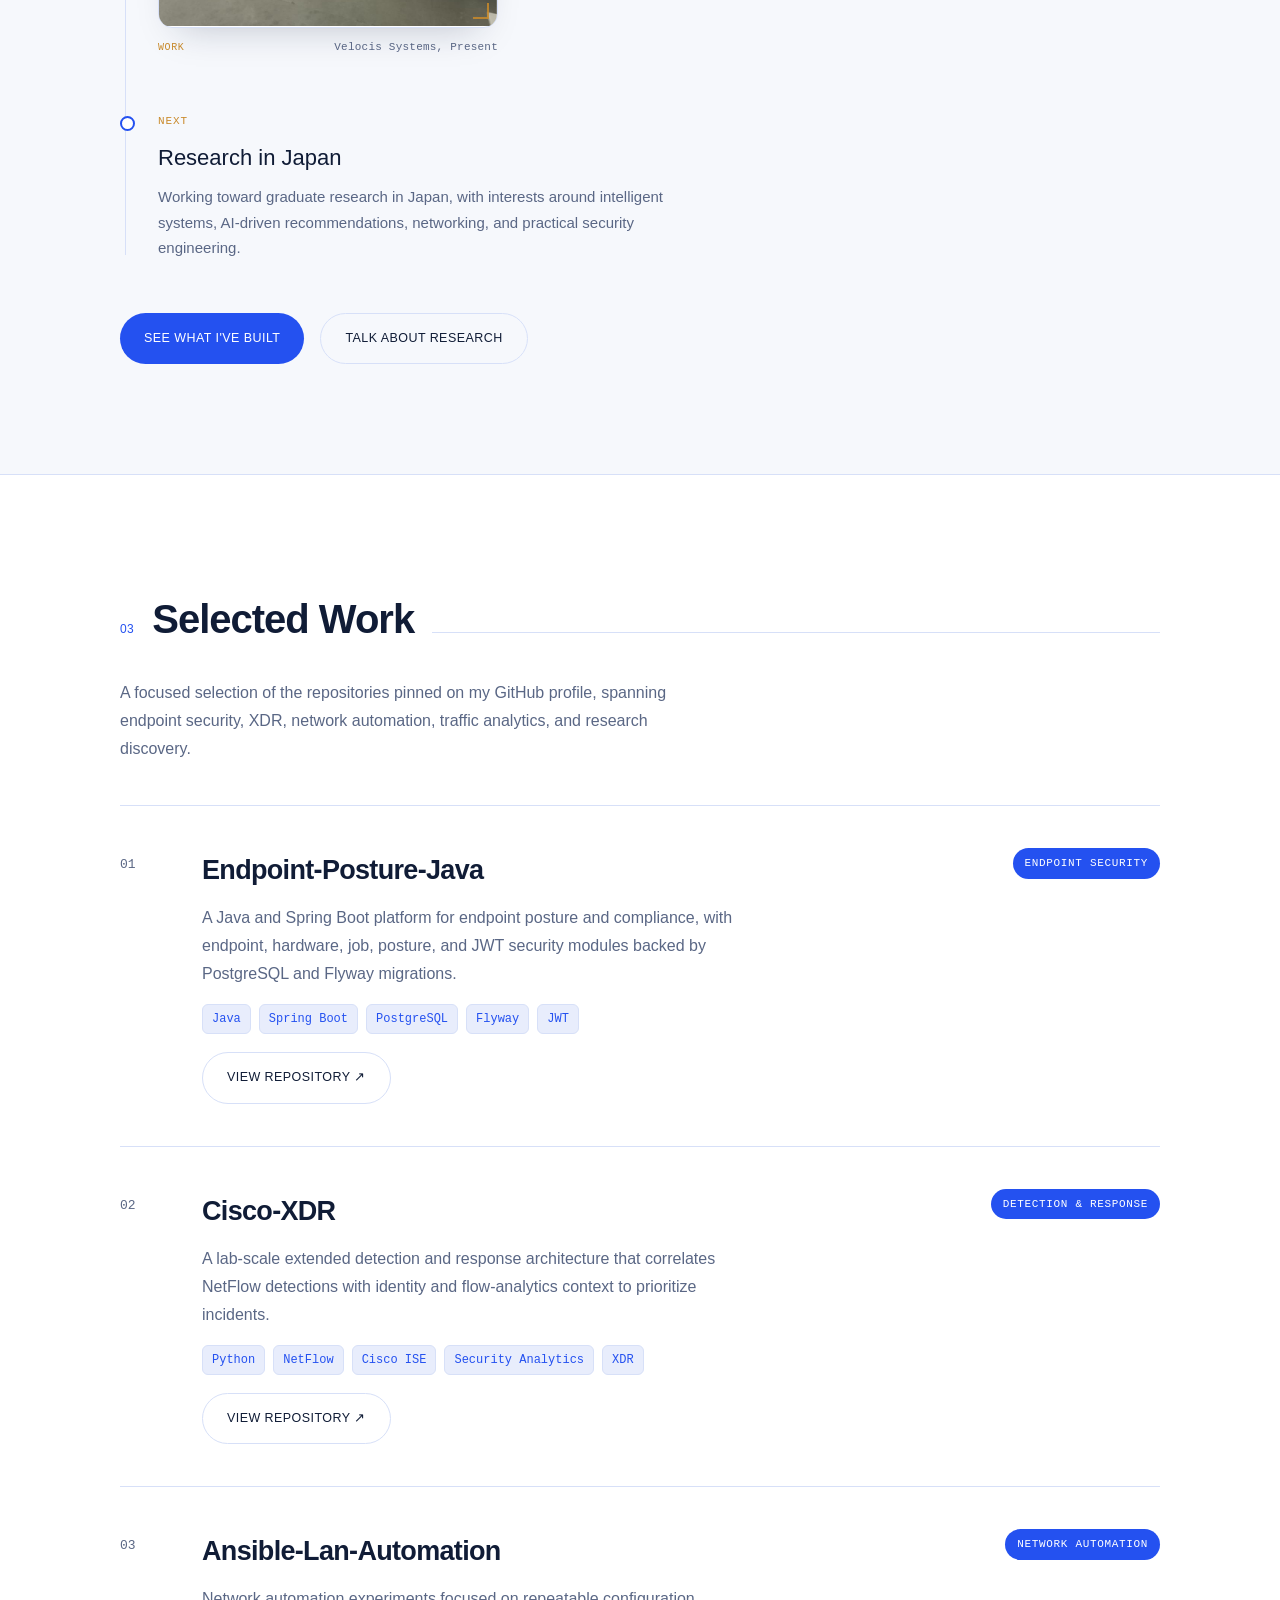
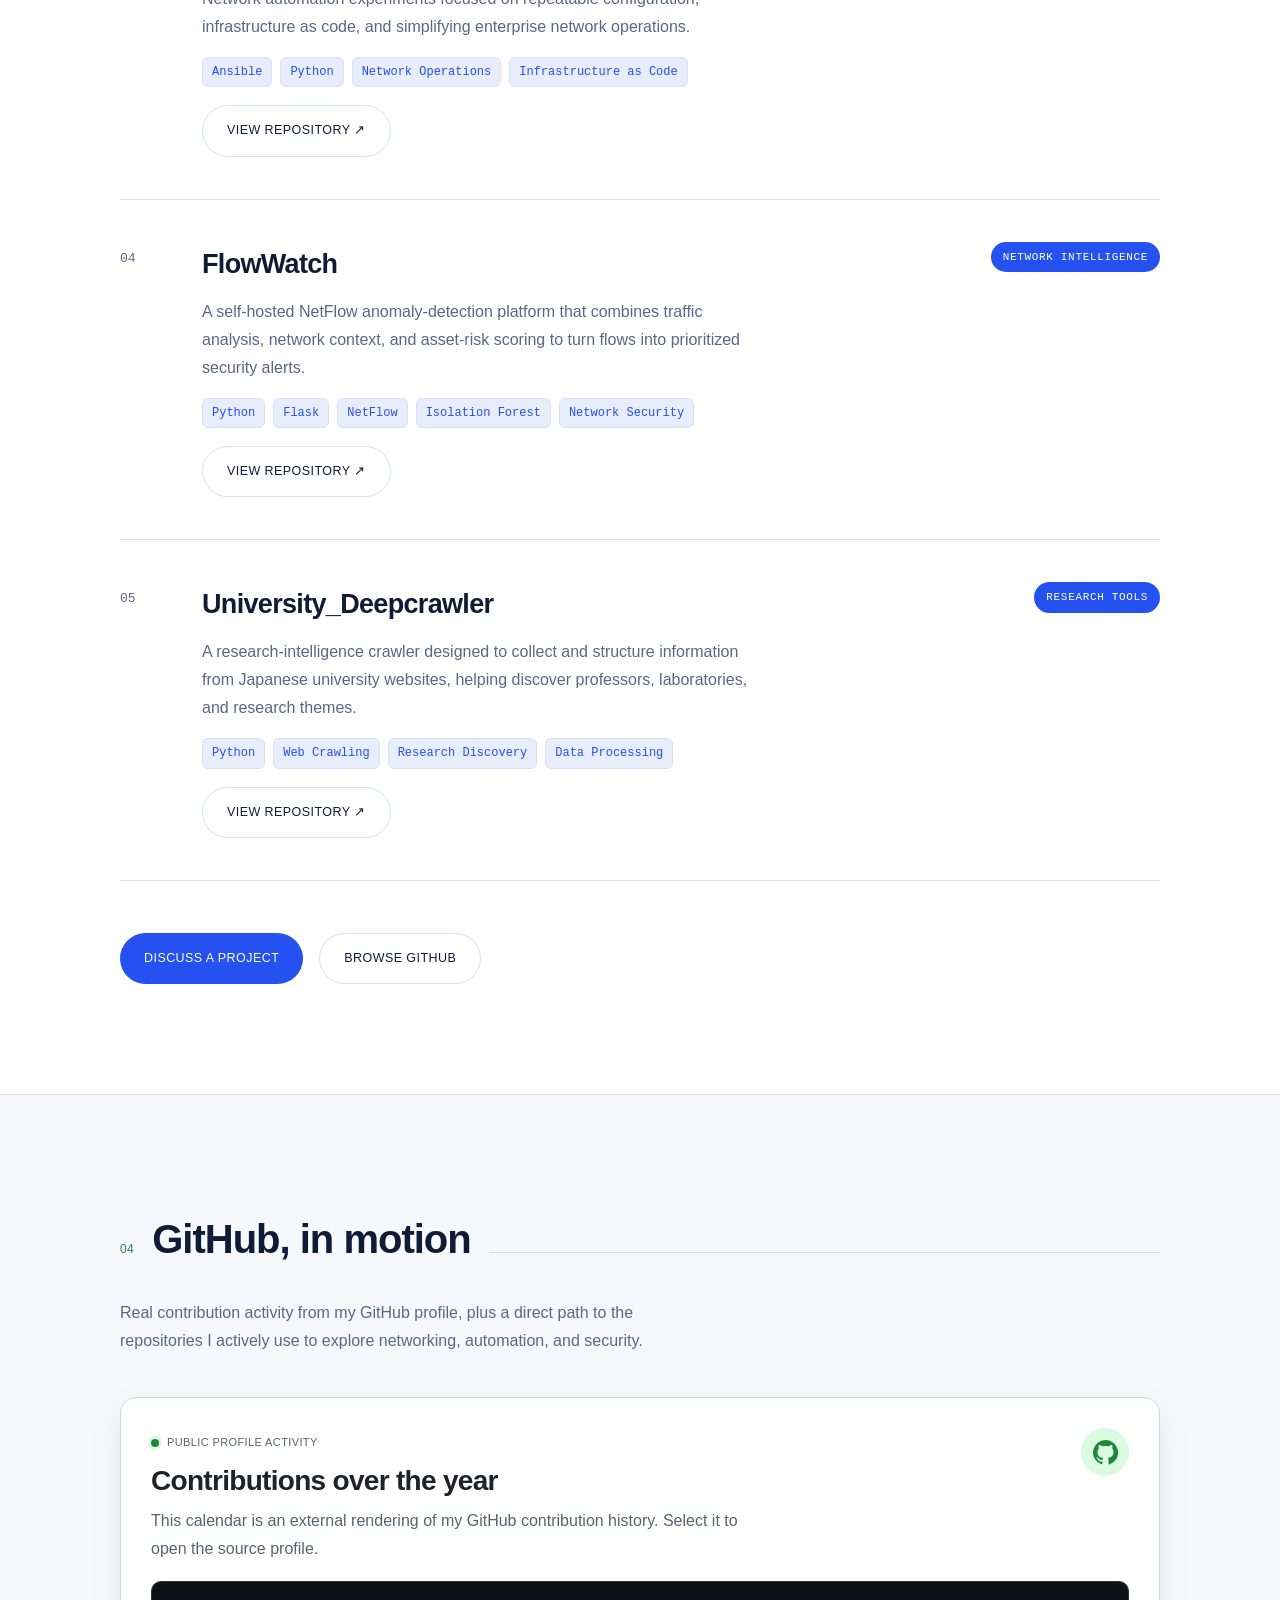
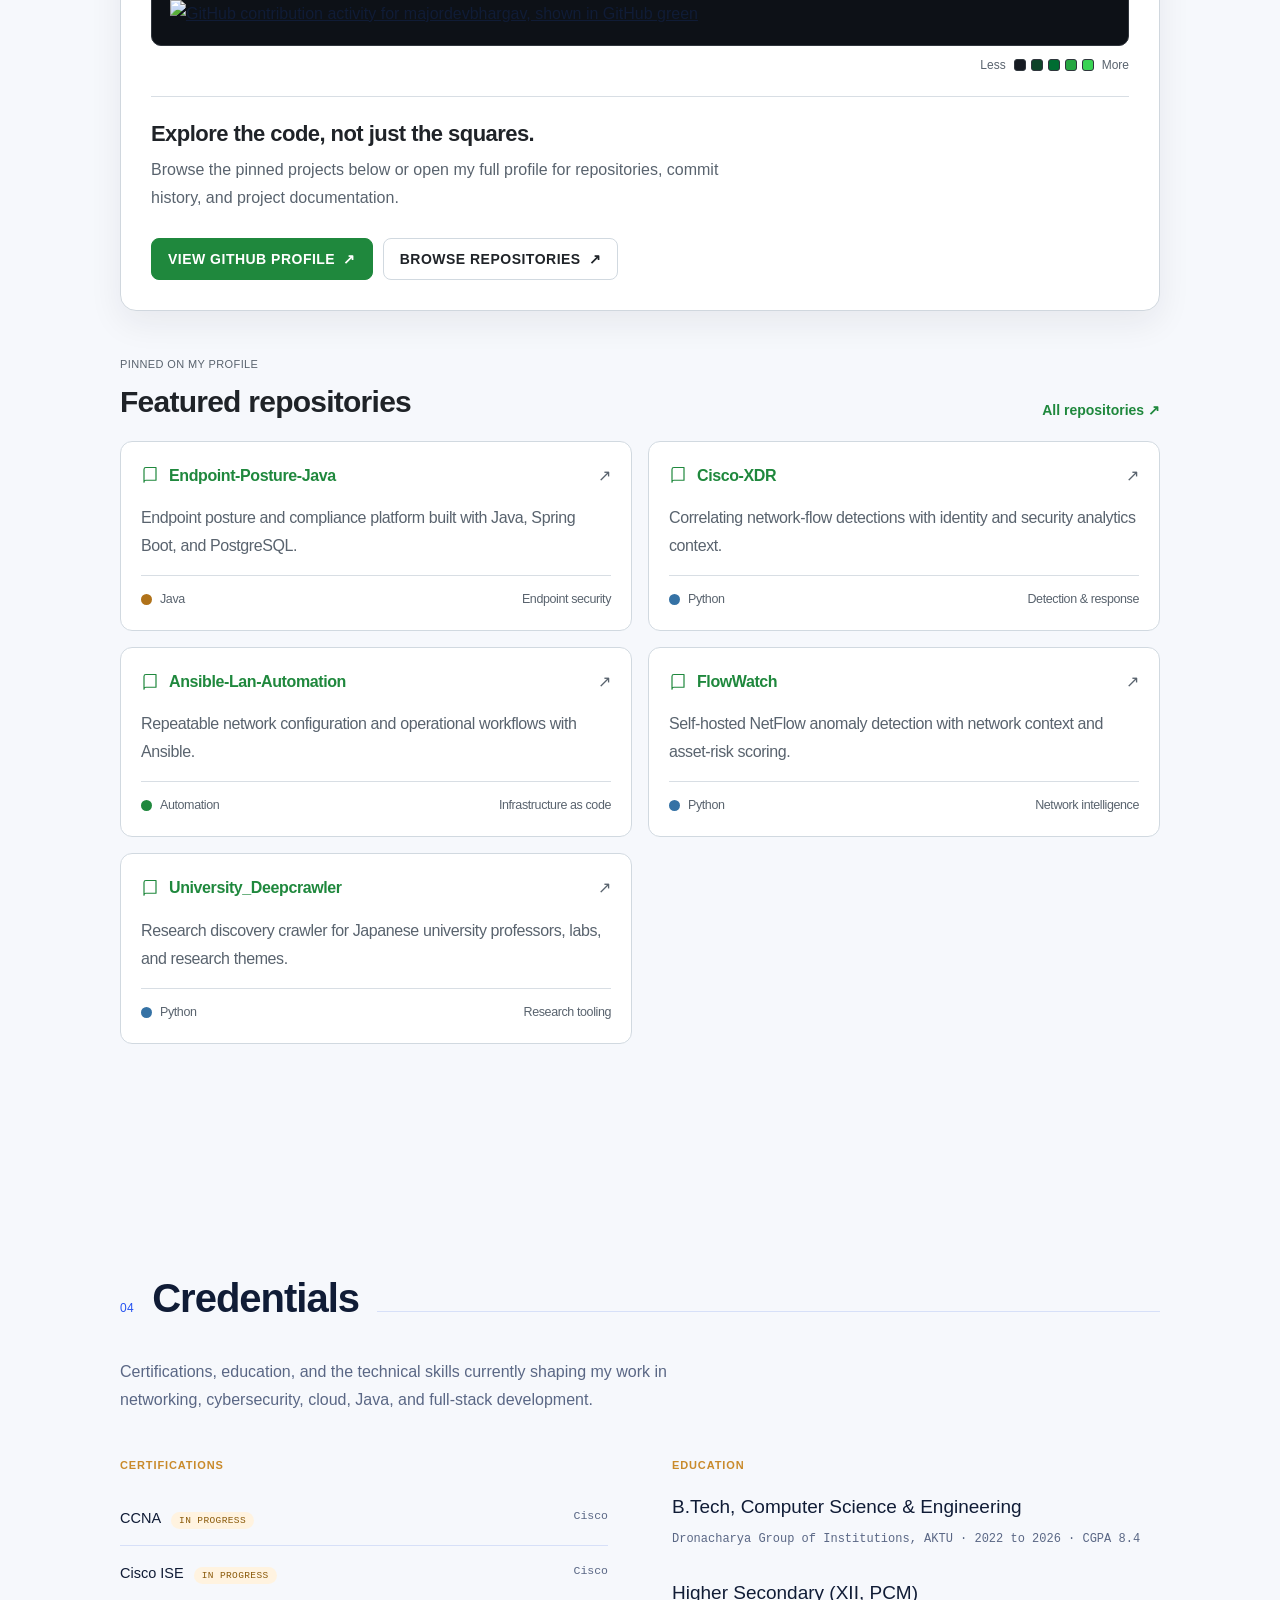
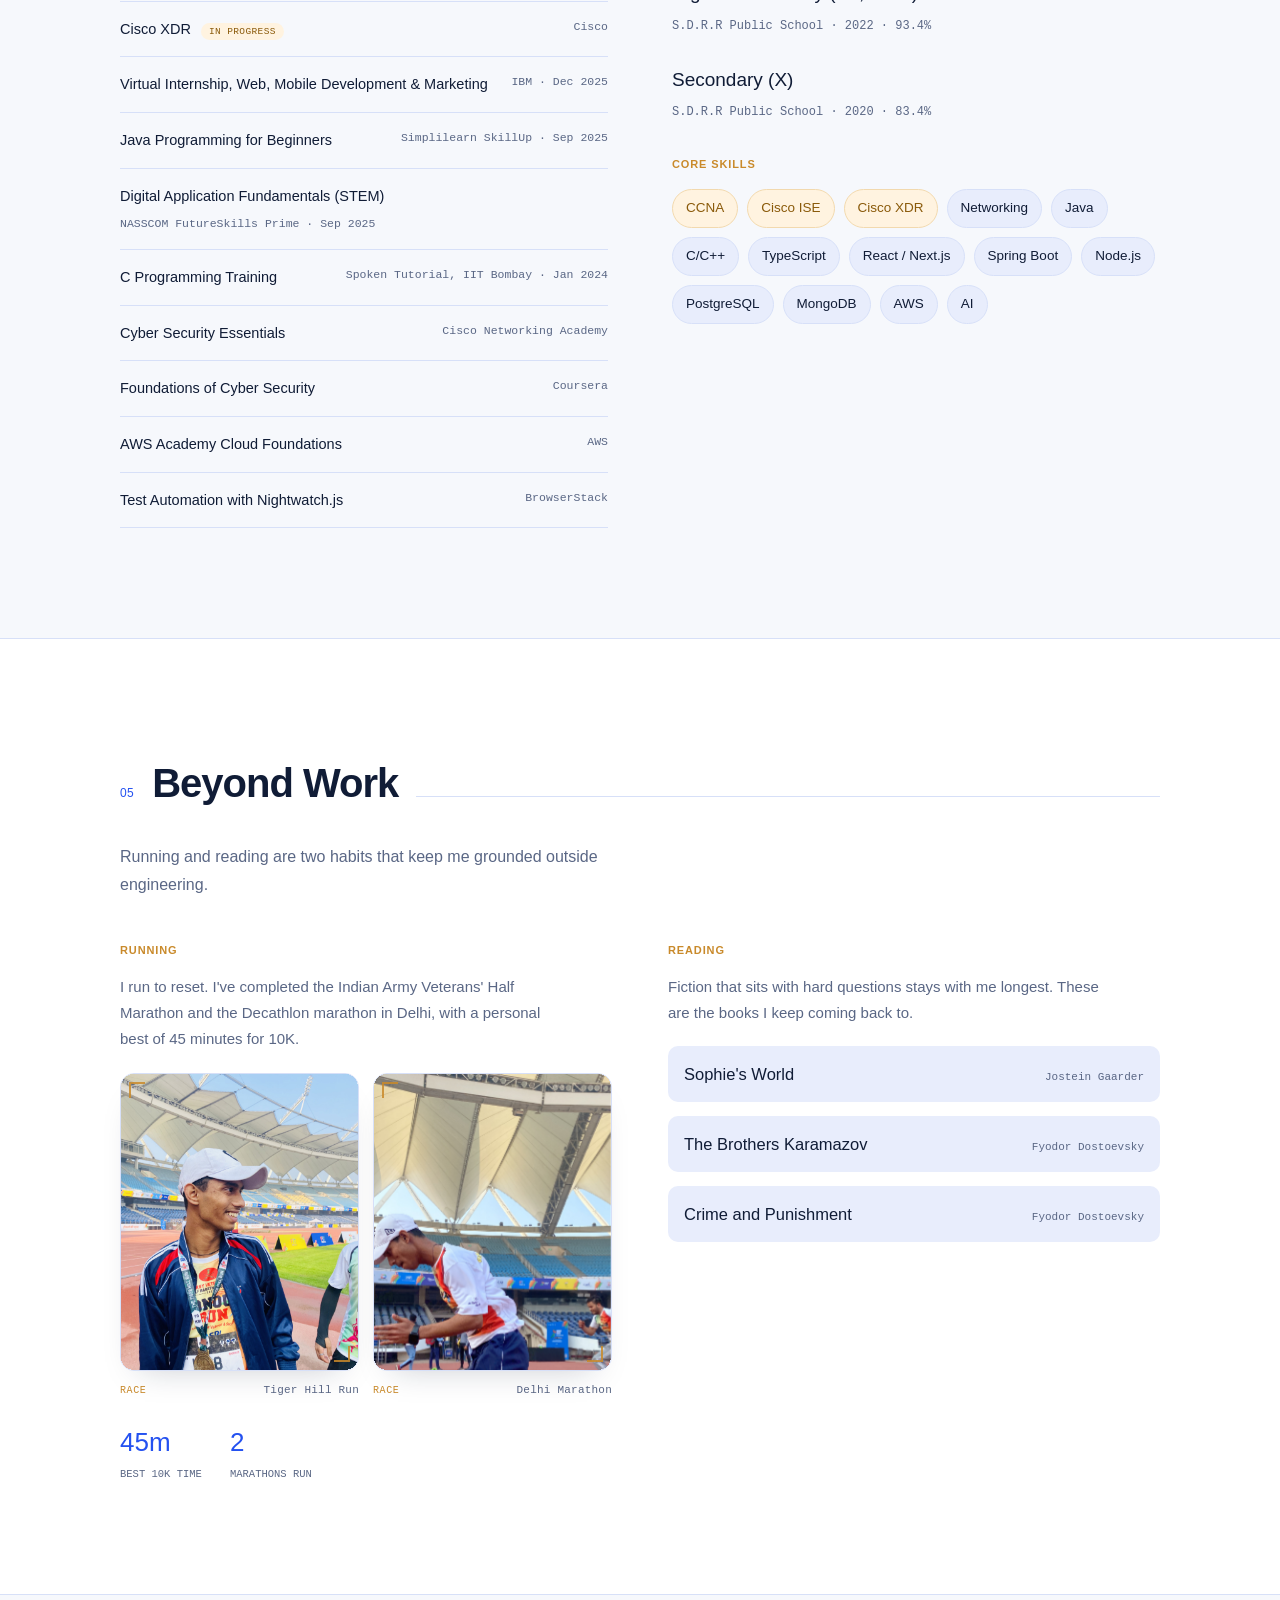
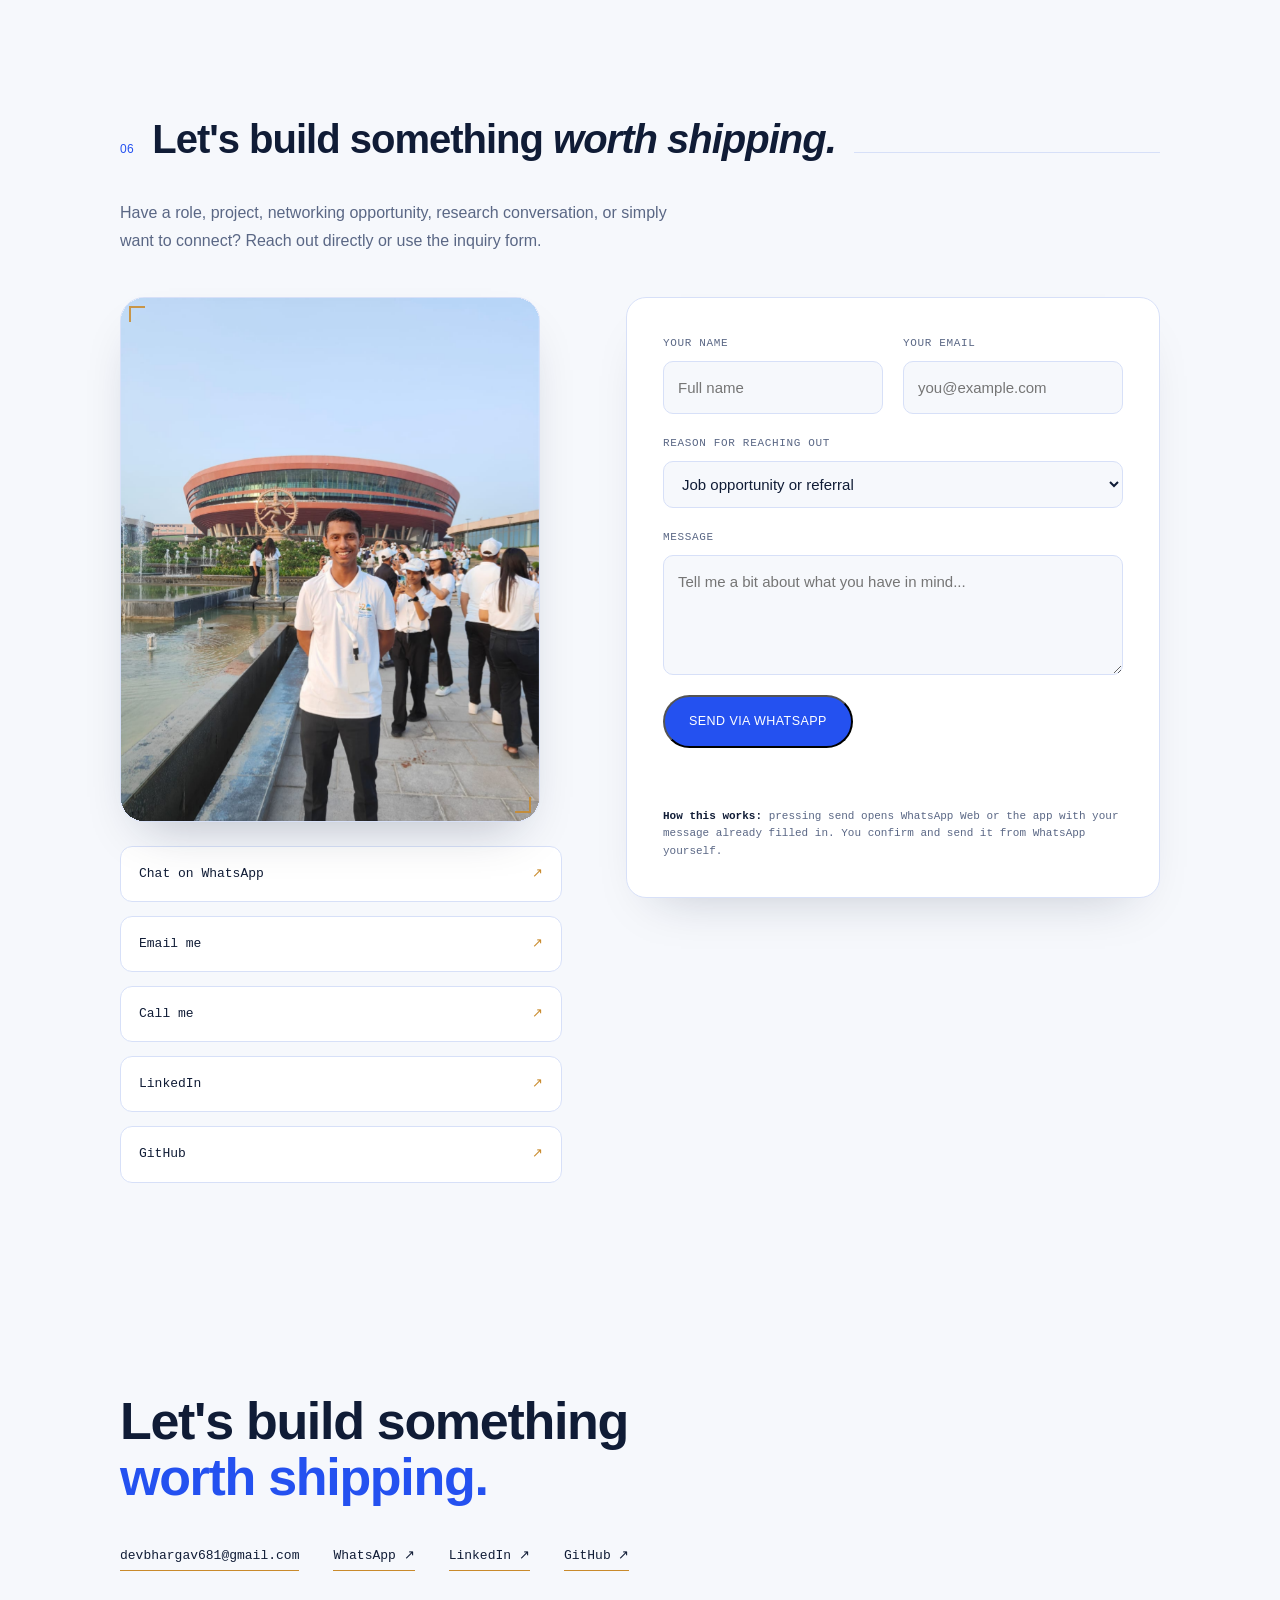
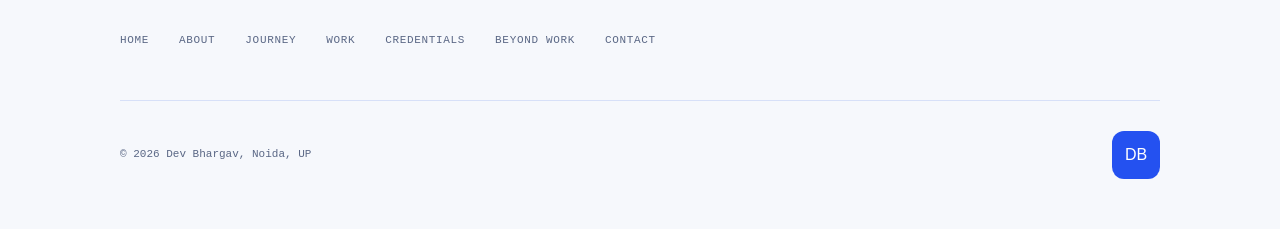
==== commit 378ac90a: "Replace broken white iframe with clean GitHub contribution chart" ====
--- a/index.html
+++ b/index.html
@@ -423,15 +423,13 @@
               <svg viewBox="0 0 24 24" aria-hidden="true"><path fill="currentColor" d="M12 .9a11.1 11.1 0 0 0-3.51 21.63c.56.1.76-.24.76-.54v-2.08c-3.1.67-3.76-1.32-3.76-1.32-.5-1.28-1.24-1.62-1.24-1.62-1.02-.7.08-.69.08-.69 1.13.08 1.72 1.16 1.72 1.16 1 1.71 2.62 1.22 3.26.93.1-.72.39-1.22.71-1.5-2.48-.28-5.09-1.24-5.09-5.52 0-1.22.44-2.22 1.16-3-.12-.29-.5-1.43.11-2.98 0 0 .95-.3 3.05 1.15a10.6 10.6 0 0 1 5.55 0c2.1-1.45 3.04-1.15 3.04-1.15.61 1.55.23 2.69.12 2.98.72.78 1.15 1.78 1.15 3 0 4.29-2.61 5.23-5.1 5.51.4.35.76 1.03.76 2.08v3.09c0 .3.2.65.77.54A11.1 11.1 0 0 0 12 .9Z"/></svg>
             </a>
           </div>
-          <div class="github-graph-link" aria-label="Live GitHub contribution calendar">
-            <iframe
-              class="github-contribution-iframe"
-              src="https://pages.codeadam.ca/github-contributions/majordevbhargav"
-              title="Live GitHub contribution calendar for majordevbhargav"
-              loading="lazy"
-              scrolling="no"
-              referrerpolicy="strict-origin-when-cross-origin"></iframe>
-          </div>
+          <a class="github-graph-link github-graph-image-link" href="https://github.com/majordevbhargav" target="_blank" rel="noopener noreferrer" aria-label="Open the real contribution history on GitHub">
+            <img
+              class="github-contribution-graph"
+              src="https://ghchart.rshah.org/39d353/majordevbhargav"
+              alt="GitHub contribution activity for majordevbhargav, shown in GitHub green"
+              loading="lazy">
+          </a>
           <div class="github-legend"><span>Less</span><i></i><i></i><i></i><i></i><i></i><span>More</span></div>
           <div class="github-profile-footer">
             <div>
--- a/style.css
+++ b/style.css
@@ -800,3 +800,31 @@
   .github-activity-card { padding: 16px; }
   .github-graph-link { padding: 12px; }
 }
+
+
+.github-contribution-graph {
+  display:block;
+  width:100%;
+  min-width:650px;
+  height:auto;
+}
+.github-contribution-iframe {
+  display:block;
+  width:100%;
+  min-width:650px;
+  height:190px;
+  border:0;
+  background:transparent;
+}
+.github-graph-link:has(.github-contribution-iframe) {
+  padding:10px 8px 2px;
+  overflow-x:auto;
+}
+
+
+/* Live contribution embed from codeadamca/github-contributions */
+.github-contribution-iframe { color-scheme: dark; }
+.github-graph-link:has(.github-contribution-iframe) { background:#0d1117; }
+@media (max-width: 700px) {
+  .github-contribution-iframe { height:180px; min-width:620px; }
+}
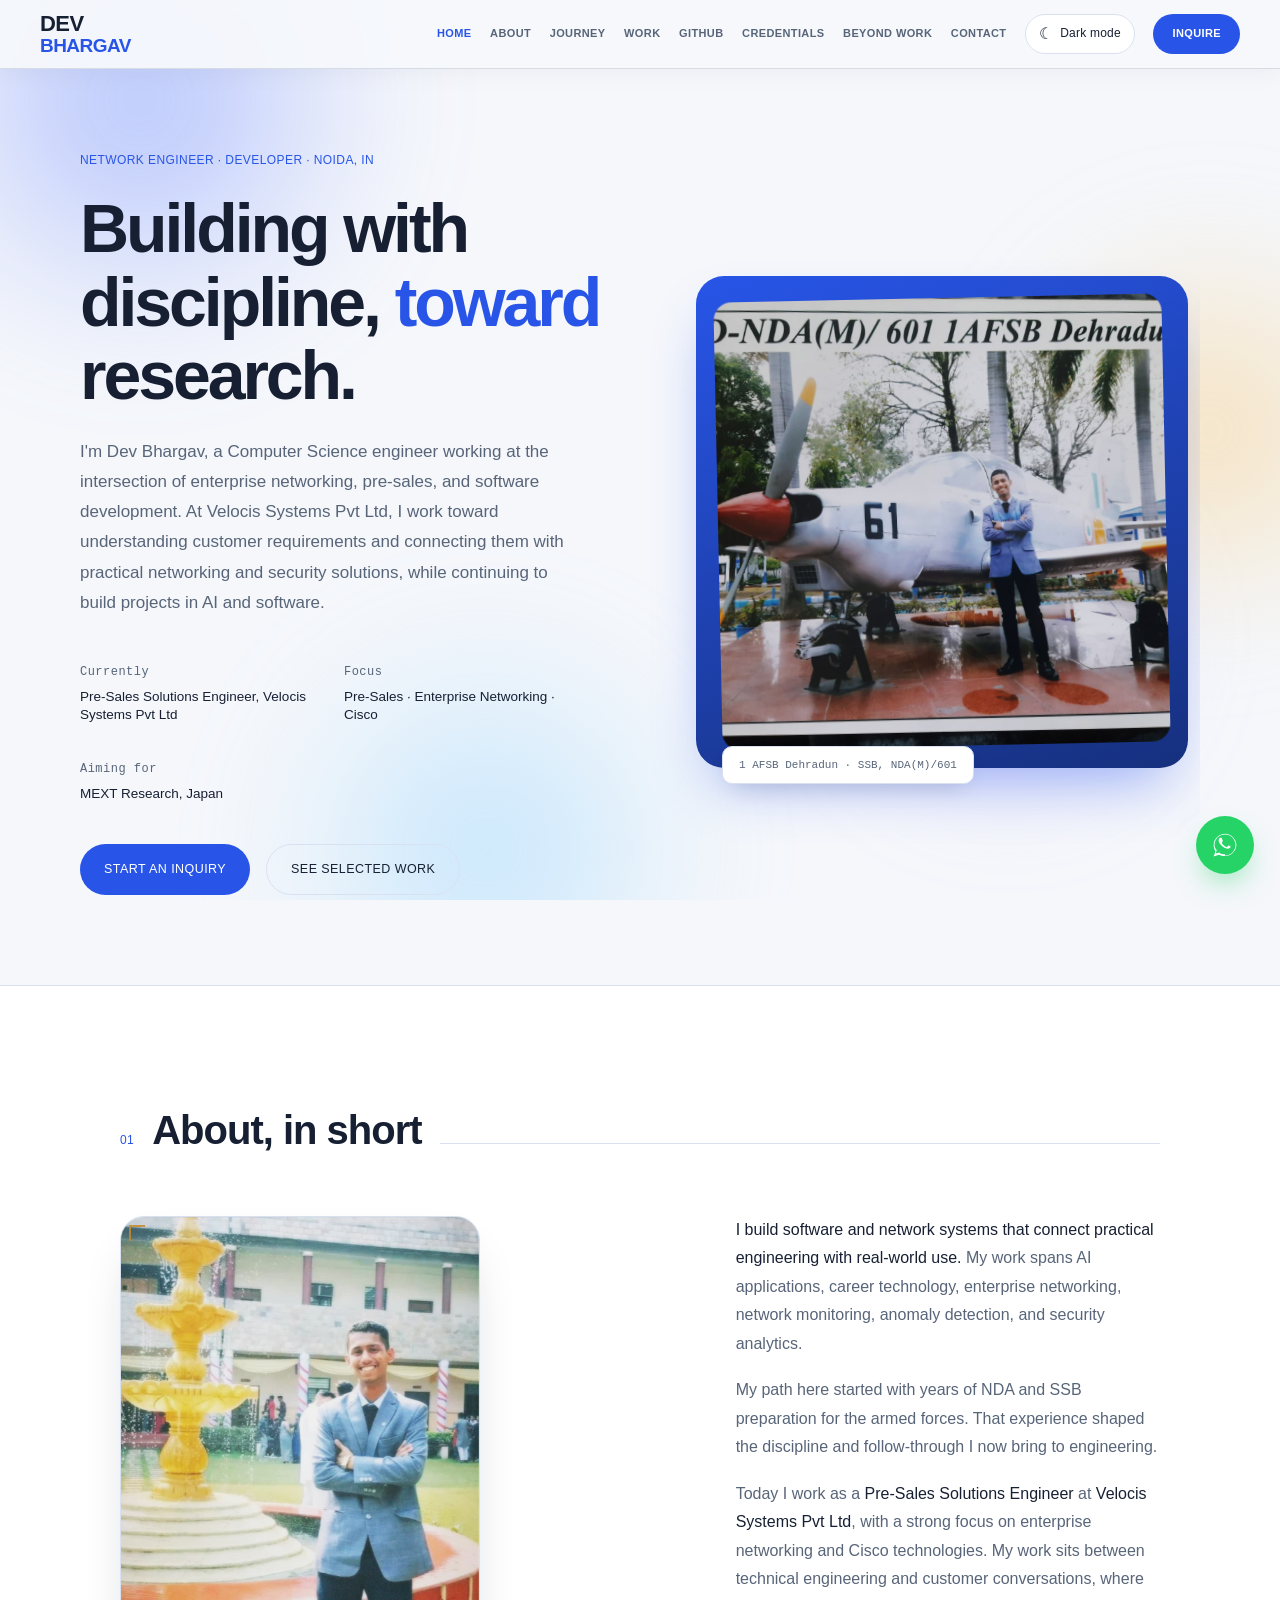
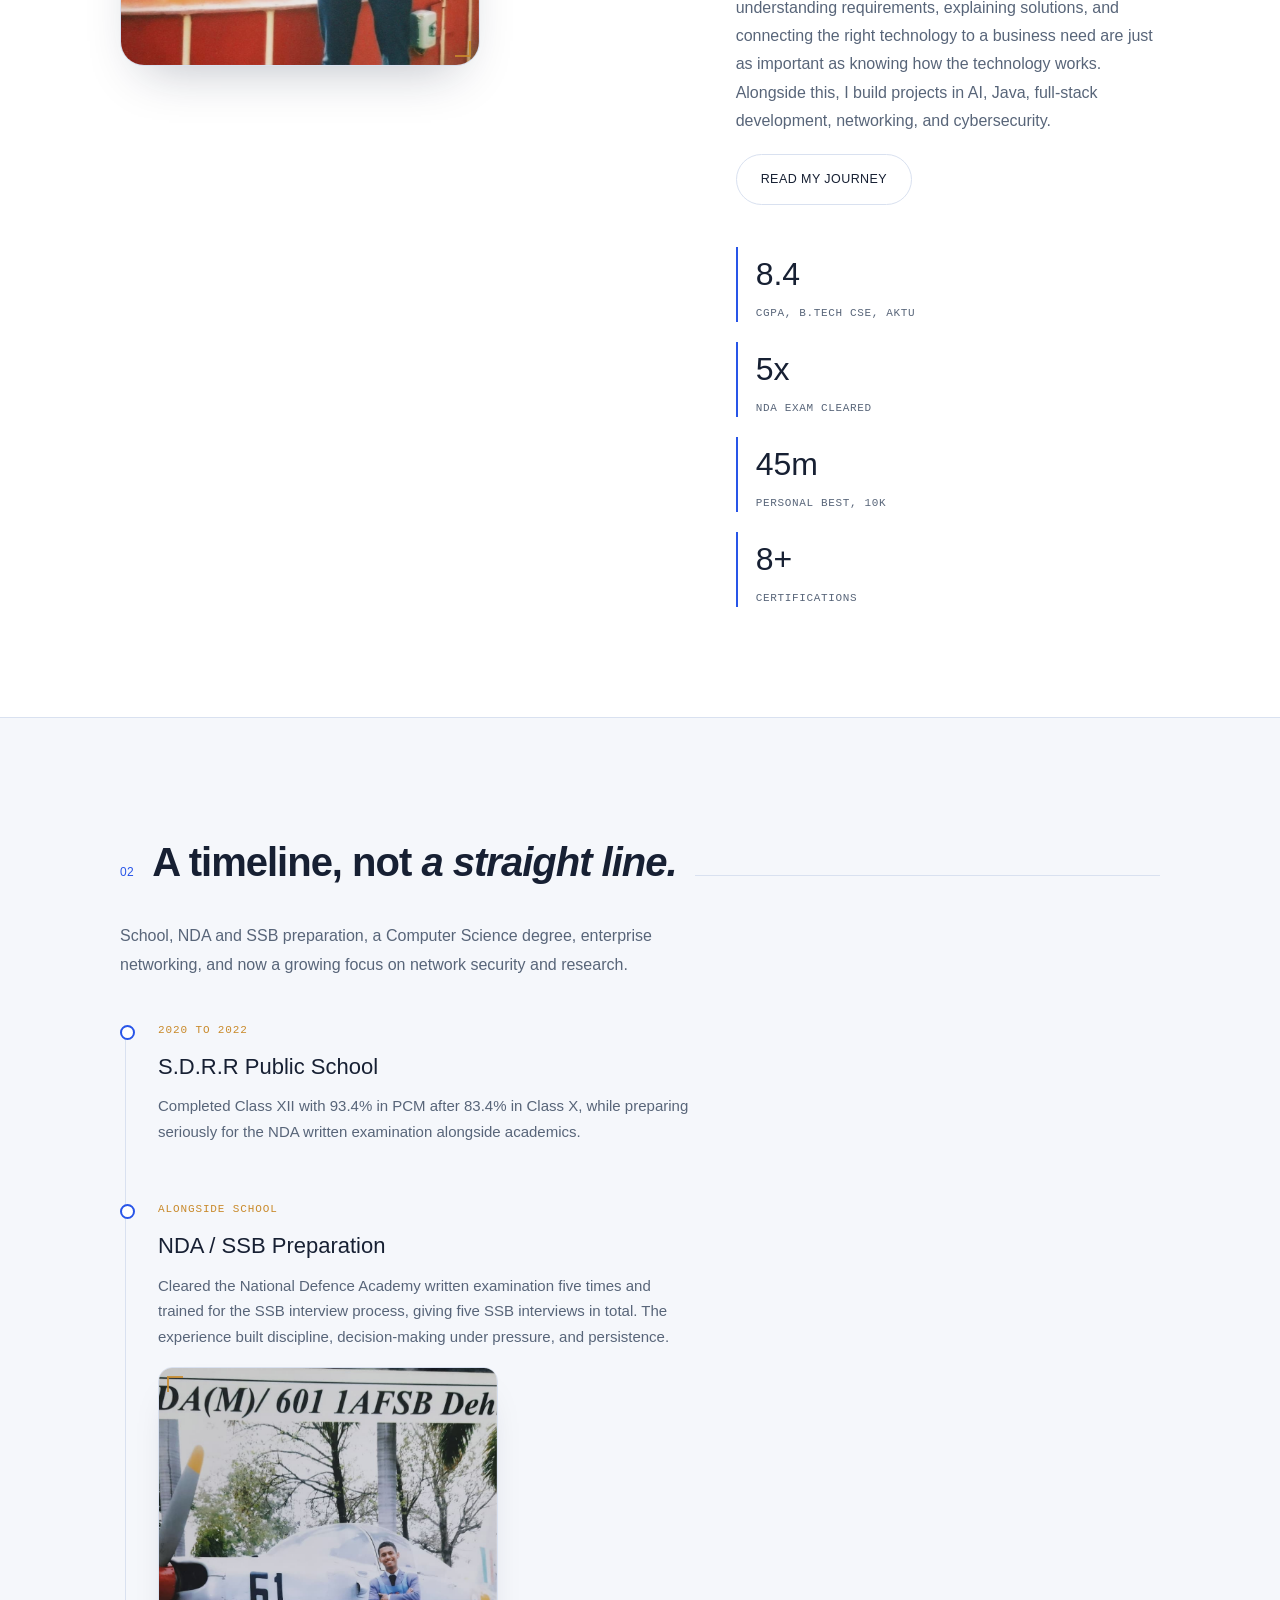
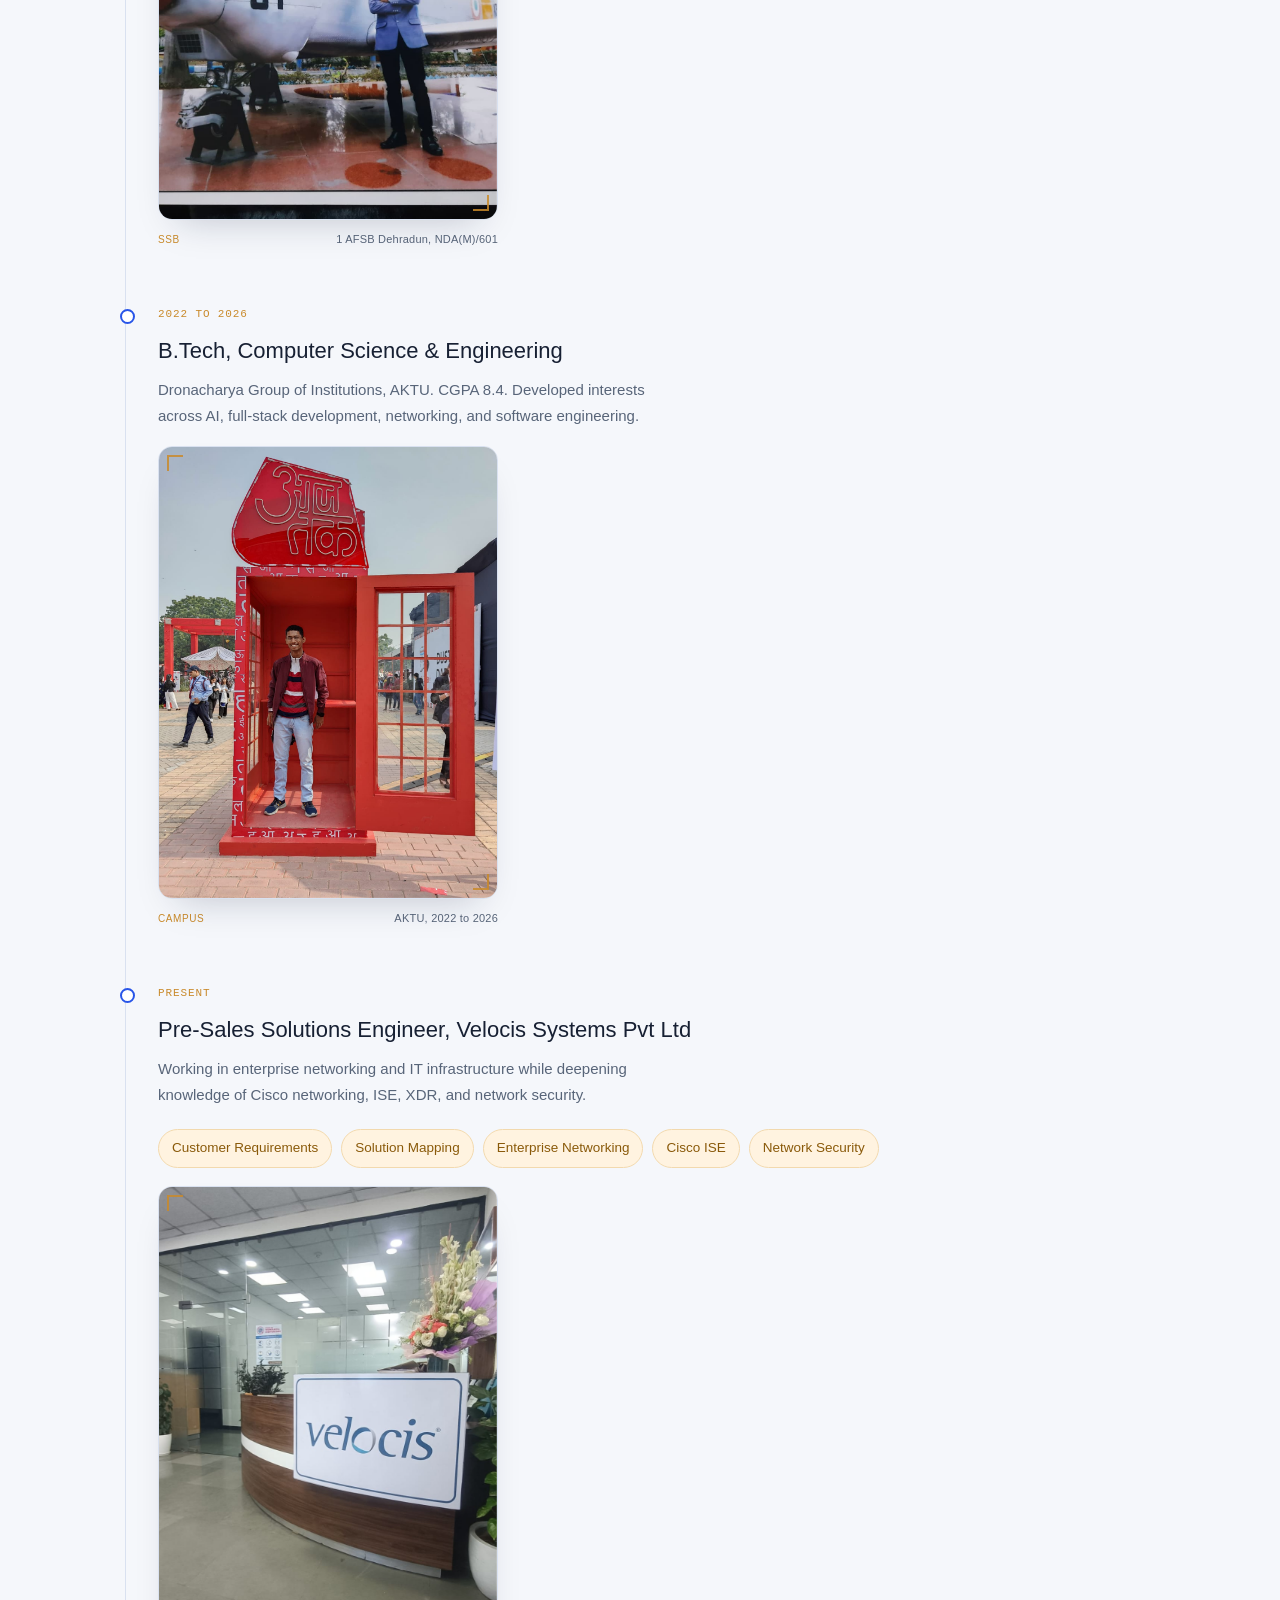
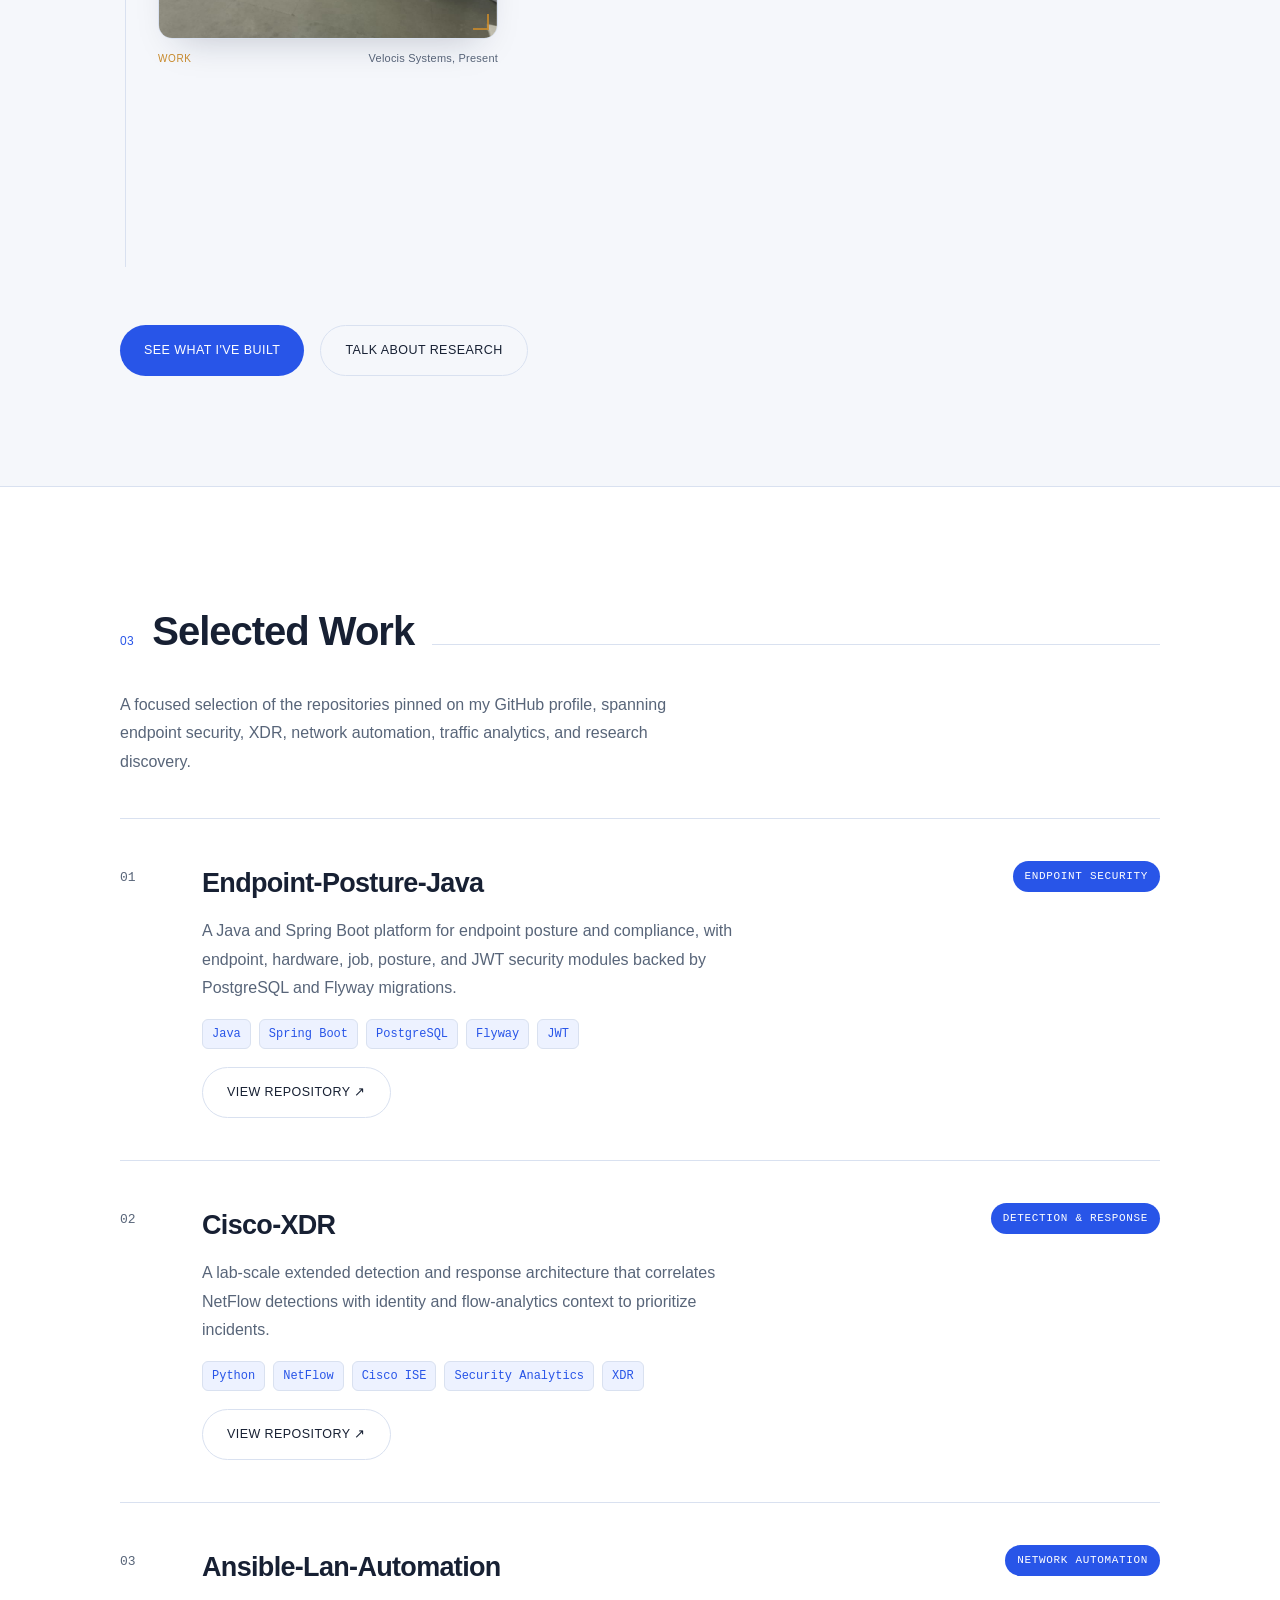
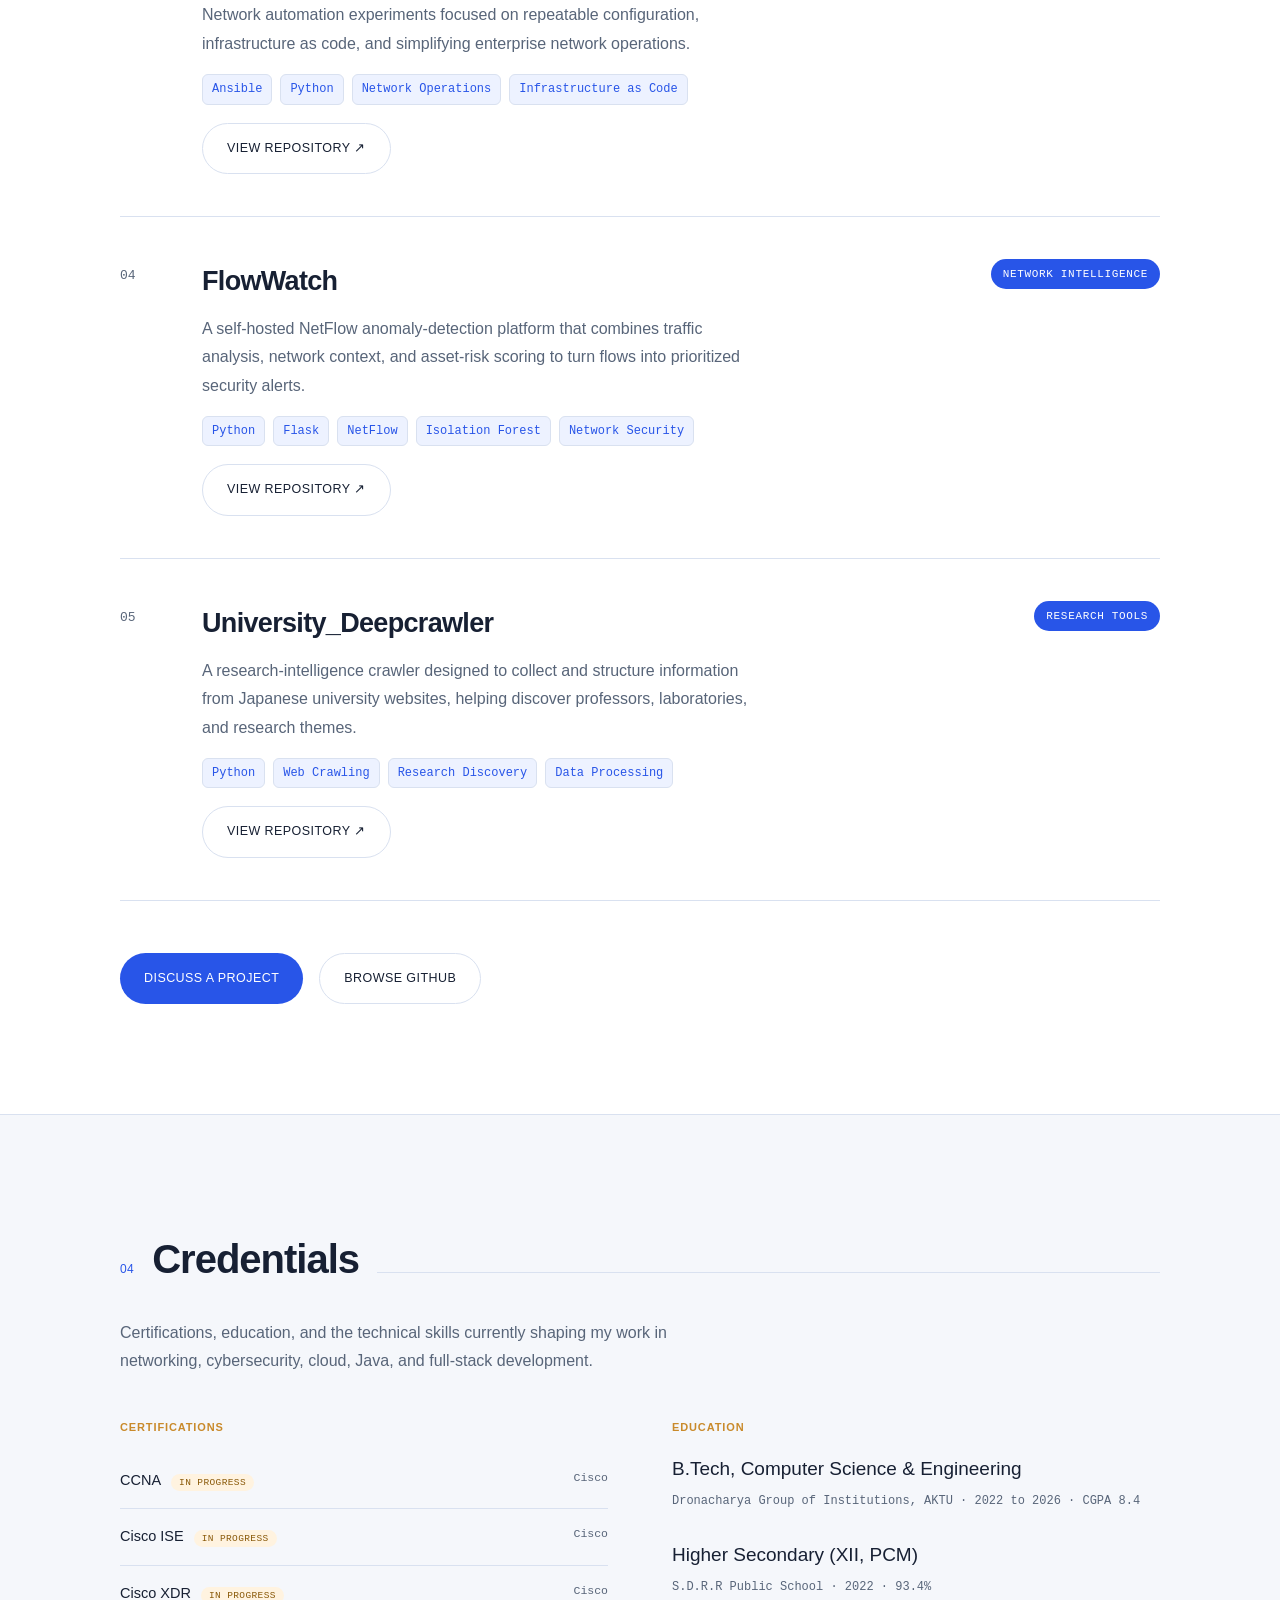
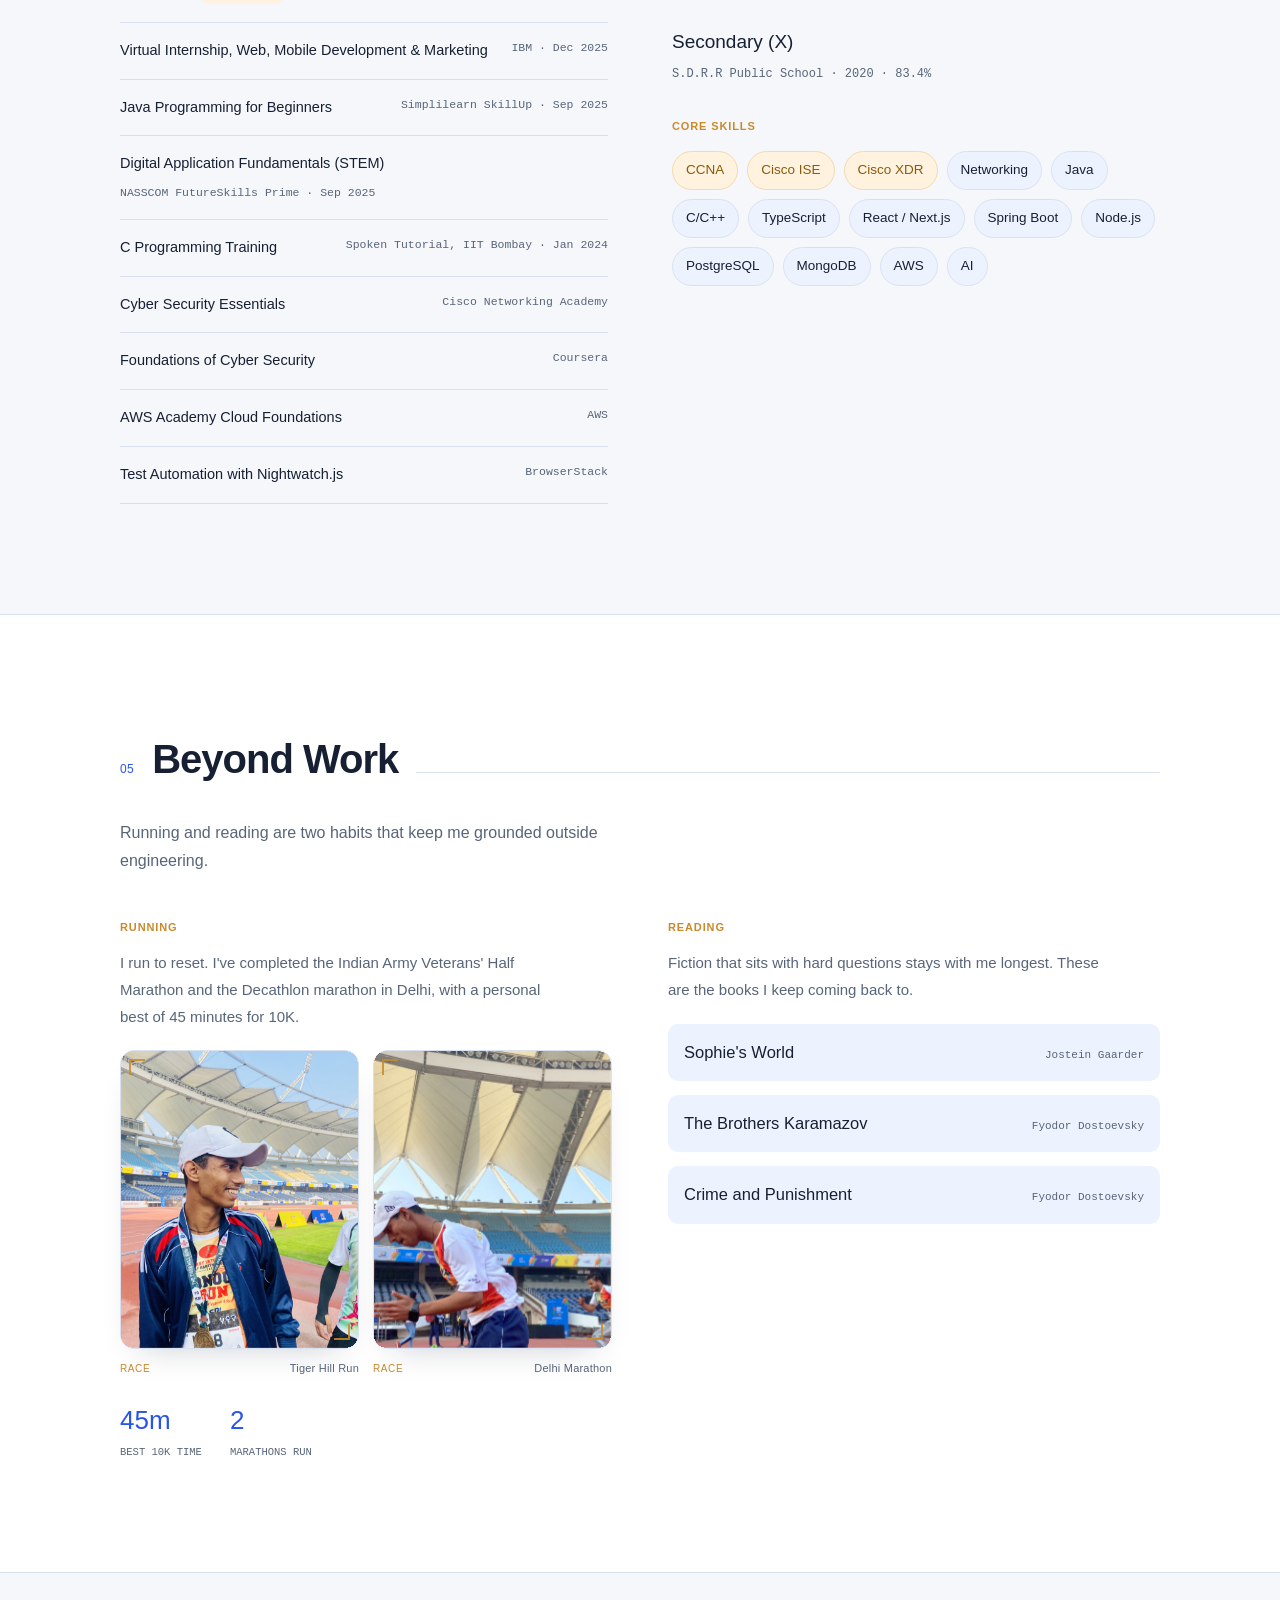
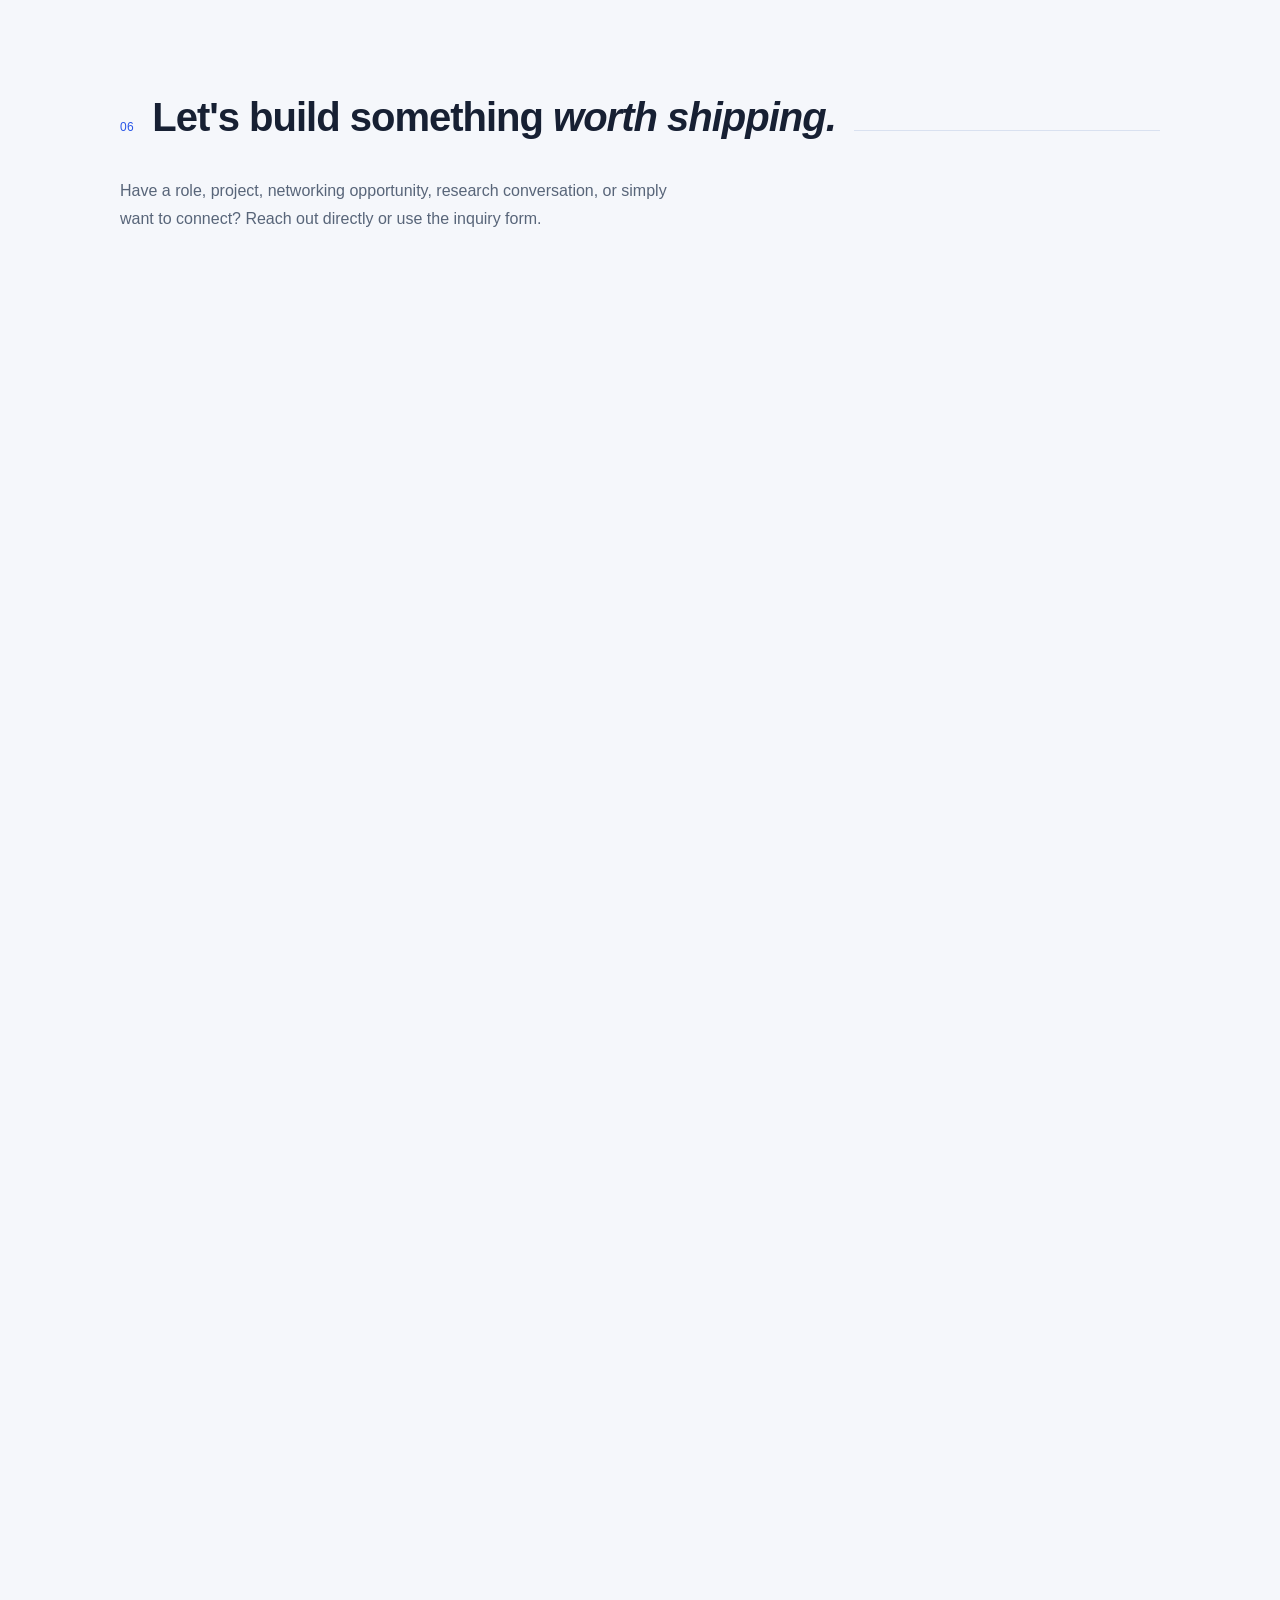
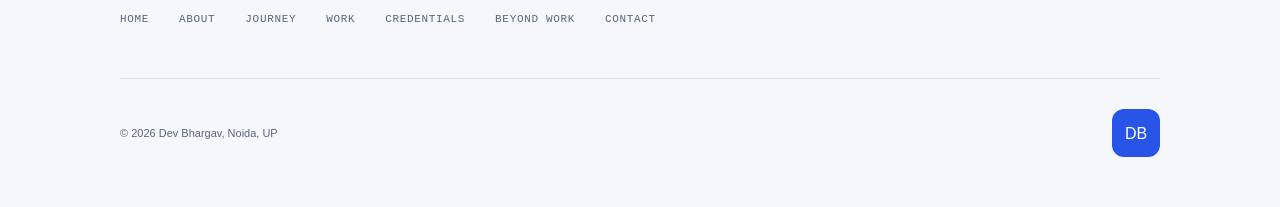
==== commit 754146e0: "Remove GitHub activity section and keep Selected Work focused" ====
--- a/index.html
+++ b/index.html
@@ -399,86 +399,7 @@
       </div>
     </section>
 
-    <!-- GITHUB ACTIVITY -->
-    <section id="github-activity" class="github-section">
-      <div class="wrap">
-        <div class="section-head">
-          <span class="section-num">04</span>
-          <h2 class="section-title">GitHub, in motion</h2>
-          <div class="section-line"></div>
-        </div>
-        <p class="section-intro">
-          Real contribution activity from my GitHub profile, plus a direct path to the
-          repositories I actively use to explore networking, automation, and security.
-        </p>
-
-        <div class="github-activity-card" data-reveal>
-          <div class="github-card-heading">
-            <div>
-              <span class="github-eyebrow"><span class="github-live-dot"></span> PUBLIC PROFILE ACTIVITY</span>
-              <h3>Contributions over the year</h3>
-              <p>This calendar is an external rendering of my GitHub contribution history. Select it to open the source profile.</p>
-            </div>
-            <a class="github-mark-link" href="https://github.com/majordevbhargav" target="_blank" rel="noopener noreferrer" aria-label="Open GitHub profile">
-              <svg viewBox="0 0 24 24" aria-hidden="true"><path fill="currentColor" d="M12 .9a11.1 11.1 0 0 0-3.51 21.63c.56.1.76-.24.76-.54v-2.08c-3.1.67-3.76-1.32-3.76-1.32-.5-1.28-1.24-1.62-1.24-1.62-1.02-.7.08-.69.08-.69 1.13.08 1.72 1.16 1.72 1.16 1 1.71 2.62 1.22 3.26.93.1-.72.39-1.22.71-1.5-2.48-.28-5.09-1.24-5.09-5.52 0-1.22.44-2.22 1.16-3-.12-.29-.5-1.43.11-2.98 0 0 .95-.3 3.05 1.15a10.6 10.6 0 0 1 5.55 0c2.1-1.45 3.04-1.15 3.04-1.15.61 1.55.23 2.69.12 2.98.72.78 1.15 1.78 1.15 3 0 4.29-2.61 5.23-5.1 5.51.4.35.76 1.03.76 2.08v3.09c0 .3.2.65.77.54A11.1 11.1 0 0 0 12 .9Z"/></svg>
-            </a>
-          </div>
-          <a class="github-graph-link github-graph-image-link" href="https://github.com/majordevbhargav" target="_blank" rel="noopener noreferrer" aria-label="Open the real contribution history on GitHub">
-            <img
-              class="github-contribution-graph"
-              src="https://ghchart.rshah.org/39d353/majordevbhargav"
-              alt="GitHub contribution activity for majordevbhargav, shown in GitHub green"
-              loading="lazy">
-          </a>
-          <div class="github-legend"><span>Less</span><i></i><i></i><i></i><i></i><i></i><span>More</span></div>
-          <div class="github-profile-footer">
-            <div>
-              <h3>Explore the code, not just the squares.</h3>
-              <p>Browse the pinned projects below or open my full profile for repositories, commit history, and project documentation.</p>
-            </div>
-            <div class="github-social-actions">
-              <a class="btn btn-github" href="https://github.com/majordevbhargav" target="_blank" rel="noopener noreferrer">View GitHub profile <span aria-hidden="true">↗</span></a>
-              <a class="btn btn-github-outline" href="https://github.com/majordevbhargav?tab=repositories" target="_blank" rel="noopener noreferrer">Browse repositories <span aria-hidden="true">↗</span></a>
-            </div>
-          </div>
-        </div>
-
-        <div class="github-repo-heading">
-          <div>
-            <span class="github-eyebrow">PINNED ON MY PROFILE</span>
-            <h3>Featured repositories</h3>
-          </div>
-          <a href="https://github.com/majordevbhargav?tab=repositories" target="_blank" rel="noopener noreferrer">All repositories ↗</a>
-        </div>
-        <div class="github-repo-grid">
-          <a class="github-repo-card" href="https://github.com/majordevbhargav/Endpoint-Posture-Java" target="_blank" rel="noopener noreferrer">
-            <span class="repo-card-top"><svg viewBox="0 0 24 24" aria-hidden="true"><path d="M4 4.5A2.5 2.5 0 0 1 6.5 2H20v17H6.5A2.5 2.5 0 0 0 4 21.5zM4 4.5v17"/></svg><strong>Endpoint-Posture-Java</strong><span class="repo-arrow">↗</span></span>
-            <span class="repo-card-desc">Endpoint posture and compliance platform built with Java, Spring Boot, and PostgreSQL.</span>
-            <span class="repo-card-meta"><i class="repo-language java"></i> Java <span>Endpoint security</span></span>
-          </a>
-          <a class="github-repo-card" href="https://github.com/majordevbhargav/Cisco-XDR" target="_blank" rel="noopener noreferrer">
-            <span class="repo-card-top"><svg viewBox="0 0 24 24" aria-hidden="true"><path d="M4 4.5A2.5 2.5 0 0 1 6.5 2H20v17H6.5A2.5 2.5 0 0 0 4 21.5zM4 4.5v17"/></svg><strong>Cisco-XDR</strong><span class="repo-arrow">↗</span></span>
-            <span class="repo-card-desc">Correlating network-flow detections with identity and security analytics context.</span>
-            <span class="repo-card-meta"><i class="repo-language python"></i> Python <span>Detection & response</span></span>
-          </a>
-          <a class="github-repo-card" href="https://github.com/majordevbhargav/Ansible-Lan-Automation" target="_blank" rel="noopener noreferrer">
-            <span class="repo-card-top"><svg viewBox="0 0 24 24" aria-hidden="true"><path d="M4 4.5A2.5 2.5 0 0 1 6.5 2H20v17H6.5A2.5 2.5 0 0 0 4 21.5zM4 4.5v17"/></svg><strong>Ansible-Lan-Automation</strong><span class="repo-arrow">↗</span></span>
-            <span class="repo-card-desc">Repeatable network configuration and operational workflows with Ansible.</span>
-            <span class="repo-card-meta"><i class="repo-language automation"></i> Automation <span>Infrastructure as code</span></span>
-          </a>
-          <a class="github-repo-card" href="https://github.com/majordevbhargav/FlowWatch" target="_blank" rel="noopener noreferrer">
-            <span class="repo-card-top"><svg viewBox="0 0 24 24" aria-hidden="true"><path d="M4 4.5A2.5 2.5 0 0 1 6.5 2H20v17H6.5A2.5 2.5 0 0 0 4 21.5zM4 4.5v17"/></svg><strong>FlowWatch</strong><span class="repo-arrow">↗</span></span>
-            <span class="repo-card-desc">Self-hosted NetFlow anomaly detection with network context and asset-risk scoring.</span>
-            <span class="repo-card-meta"><i class="repo-language python"></i> Python <span>Network intelligence</span></span>
-          </a>
-          <a class="github-repo-card" href="https://github.com/majordevbhargav/University_Deepcrawler" target="_blank" rel="noopener noreferrer">
-            <span class="repo-card-top"><svg viewBox="0 0 24 24" aria-hidden="true"><path d="M4 4.5A2.5 2.5 0 0 1 6.5 2H20v17H6.5A2.5 2.5 0 0 0 4 21.5zM4 4.5v17"/></svg><strong>University_Deepcrawler</strong><span class="repo-arrow">↗</span></span>
-            <span class="repo-card-desc">Research discovery crawler for Japanese university professors, labs, and research themes.</span>
-            <span class="repo-card-meta"><i class="repo-language python"></i> Python <span>Research tooling</span></span>
-          </a>
-        </div>
-      </div>
-    </section>
+
 
     <!-- CREDENTIALS -->
     <section id="credentials">
--- a/style.css
+++ b/style.css
@@ -828,3 +828,103 @@
 @media (max-width: 700px) {
   .github-contribution-iframe { height:180px; min-width:620px; }
 }
+
+
+/* FINAL POLISH: consistent typography, calmer palette, clean contribution graph */
+:root {
+  --bg: #f5f7fb;
+  --panel: #ffffff;
+  --ink: #172033;
+  --ink-dim: #586579;
+  --blue: #2855e8;
+  --blue-deep: #183aab;
+  --blue-pale: #edf2ff;
+  --blue-line: #d9e1f0;
+}
+body, body * {
+  font-family: "Inter", "Segoe UI", Arial, sans-serif;
+}
+h1, h2, h3, h4, .brand, .section-title, .p-name {
+  font-family: "Inter", "Segoe UI", Arial, sans-serif !important;
+  letter-spacing: -.025em;
+}
+p, li, .section-intro, .p-desc, .repo-card-desc {
+  color: var(--ink-dim);
+  line-height: 1.78;
+}
+.section-title { font-weight: 750; }
+.github-activity-card {
+  background: var(--panel);
+  border: 1px solid #d7dee9;
+  border-radius: 20px;
+  padding: clamp(20px, 3.2vw, 36px);
+  box-shadow: 0 18px 48px rgba(25, 42, 74, .06);
+}
+.github-card-heading h3,
+.github-repo-heading h3,
+.github-profile-footer h3 { color: var(--ink); }
+.github-card-heading p,
+.github-profile-footer p { color: var(--ink-dim); }
+.github-graph-link.github-graph-image-link {
+  display: block;
+  width: 100%;
+  padding: 22px 20px;
+  border-radius: 12px;
+  background: #0d1117;
+  border: 1px solid #30363d;
+  overflow: hidden;
+}
+.github-contribution-graph {
+  display: block;
+  width: 100%;
+  min-width: 0;
+  height: auto;
+  image-rendering: auto;
+}
+.github-legend { color: #59636e; }
+.github-legend i { border-color: #30363d; }
+.github-profile-footer { border-color: #d8dee4; }
+.github-repo-card {
+  background: var(--panel);
+  border-color: #d7dee9;
+  border-radius: 14px;
+}
+.github-repo-card:hover {
+  border-color: #1f883d;
+  box-shadow: 0 8px 24px rgba(31,136,61,.09);
+}
+.repo-card-top { color: #1f883d; }
+.github-repo-heading > a { color: #1f883d; }
+html[data-theme="dark"] {
+  --bg: #0d1117;
+  --panel: #161b22;
+  --ink: #e6edf3;
+  --ink-dim: #a1aab6;
+  --blue: #79a6ff;
+  --blue-deep: #a7c3ff;
+  --blue-pale: #1c2b43;
+  --blue-line: #30363d;
+}
+html[data-theme="dark"] body { background: var(--bg); color: var(--ink); }
+html[data-theme="dark"] .github-activity-card,
+html[data-theme="dark"] .github-repo-card {
+  background: #0d1117;
+  border-color: #30363d;
+  box-shadow: none;
+}
+html[data-theme="dark"] .github-card-heading h3,
+html[data-theme="dark"] .github-repo-heading h3,
+html[data-theme="dark"] .github-profile-footer h3 { color: #e6edf3; }
+html[data-theme="dark"] .github-card-heading p,
+html[data-theme="dark"] .github-profile-footer p,
+html[data-theme="dark"] .repo-card-desc,
+html[data-theme="dark"] p { color: #a1aab6; }
+html[data-theme="dark"] .github-profile-footer { border-color: #30363d; }
+html[data-theme="dark"] .github-legend { color: #8b949e; }
+html[data-theme="dark"] .github-repo-heading > a,
+html[data-theme="dark"] .repo-card-top { color: #3fb950; }
+@media (max-width: 700px) {
+  .github-activity-card { padding: 16px; }
+  .github-graph-link.github-graph-image-link { padding: 16px 12px; }
+  .github-contribution-graph { min-width: 0; }
+}
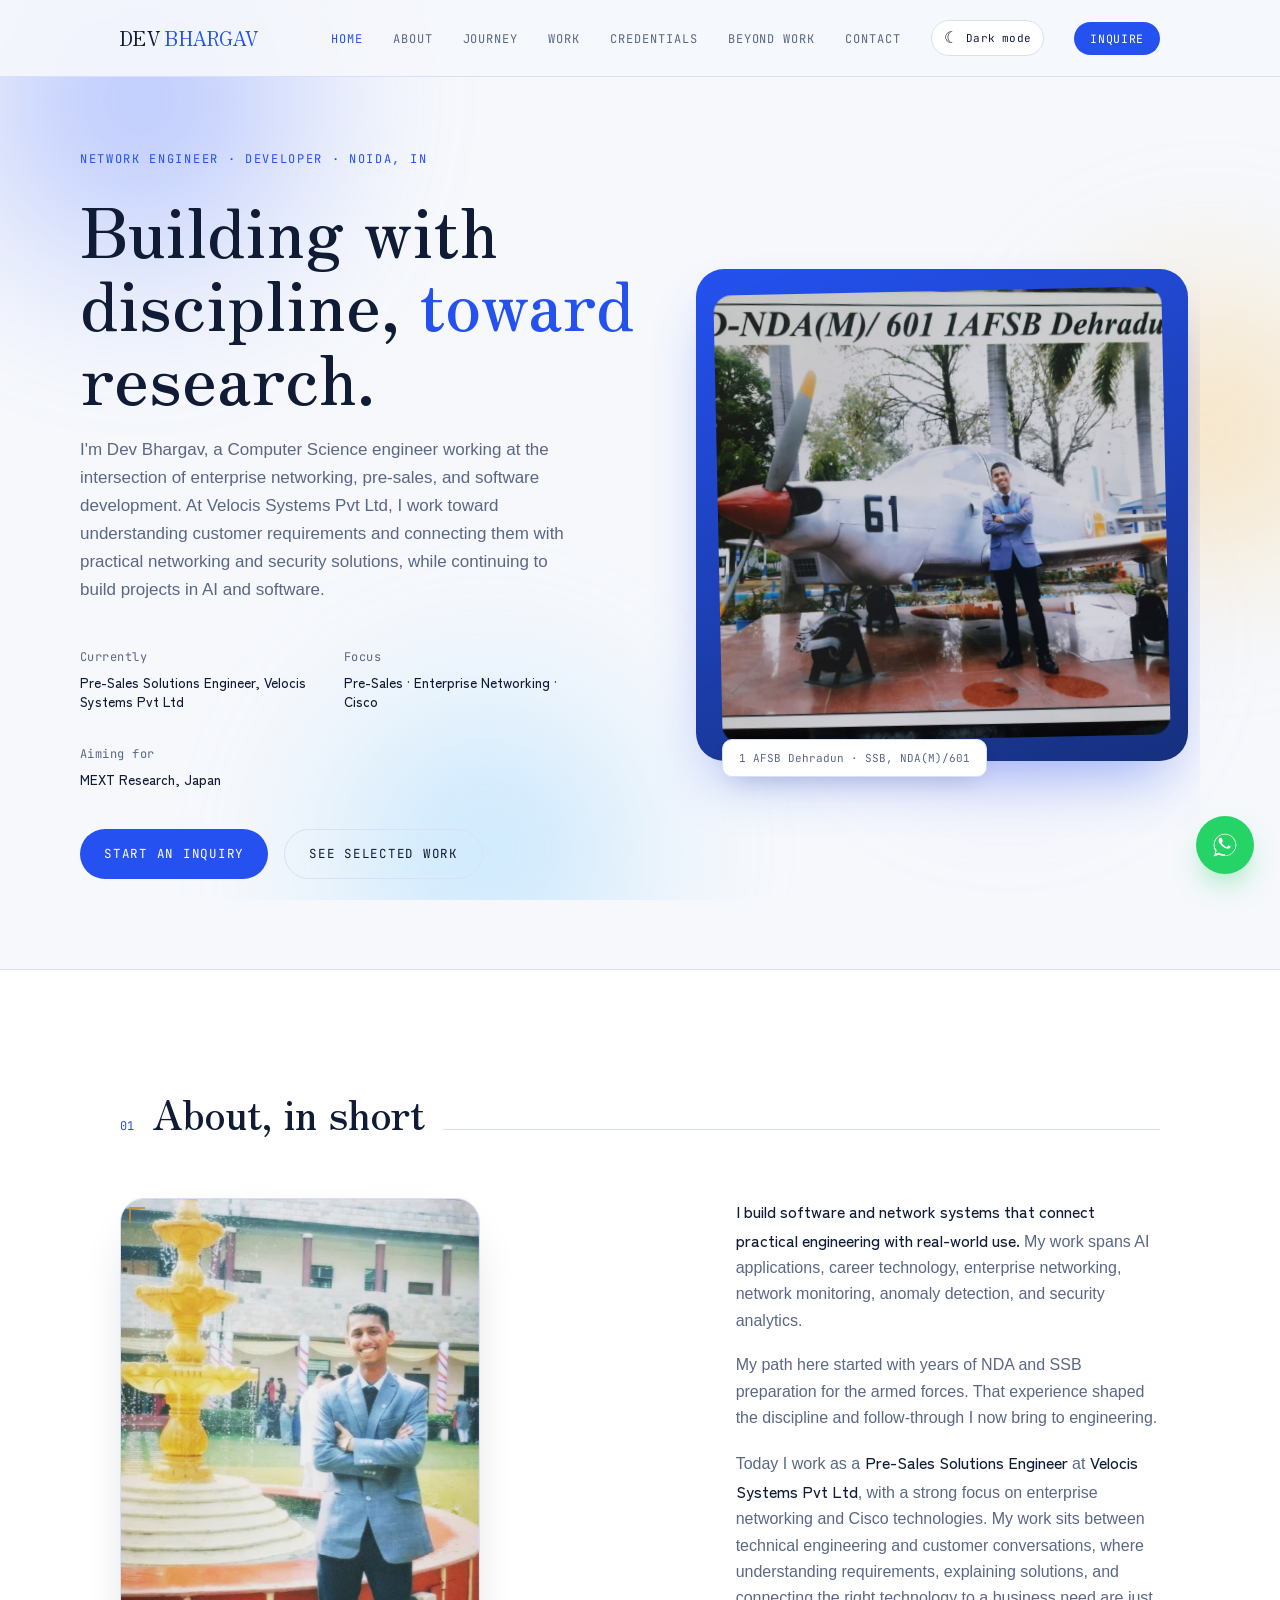
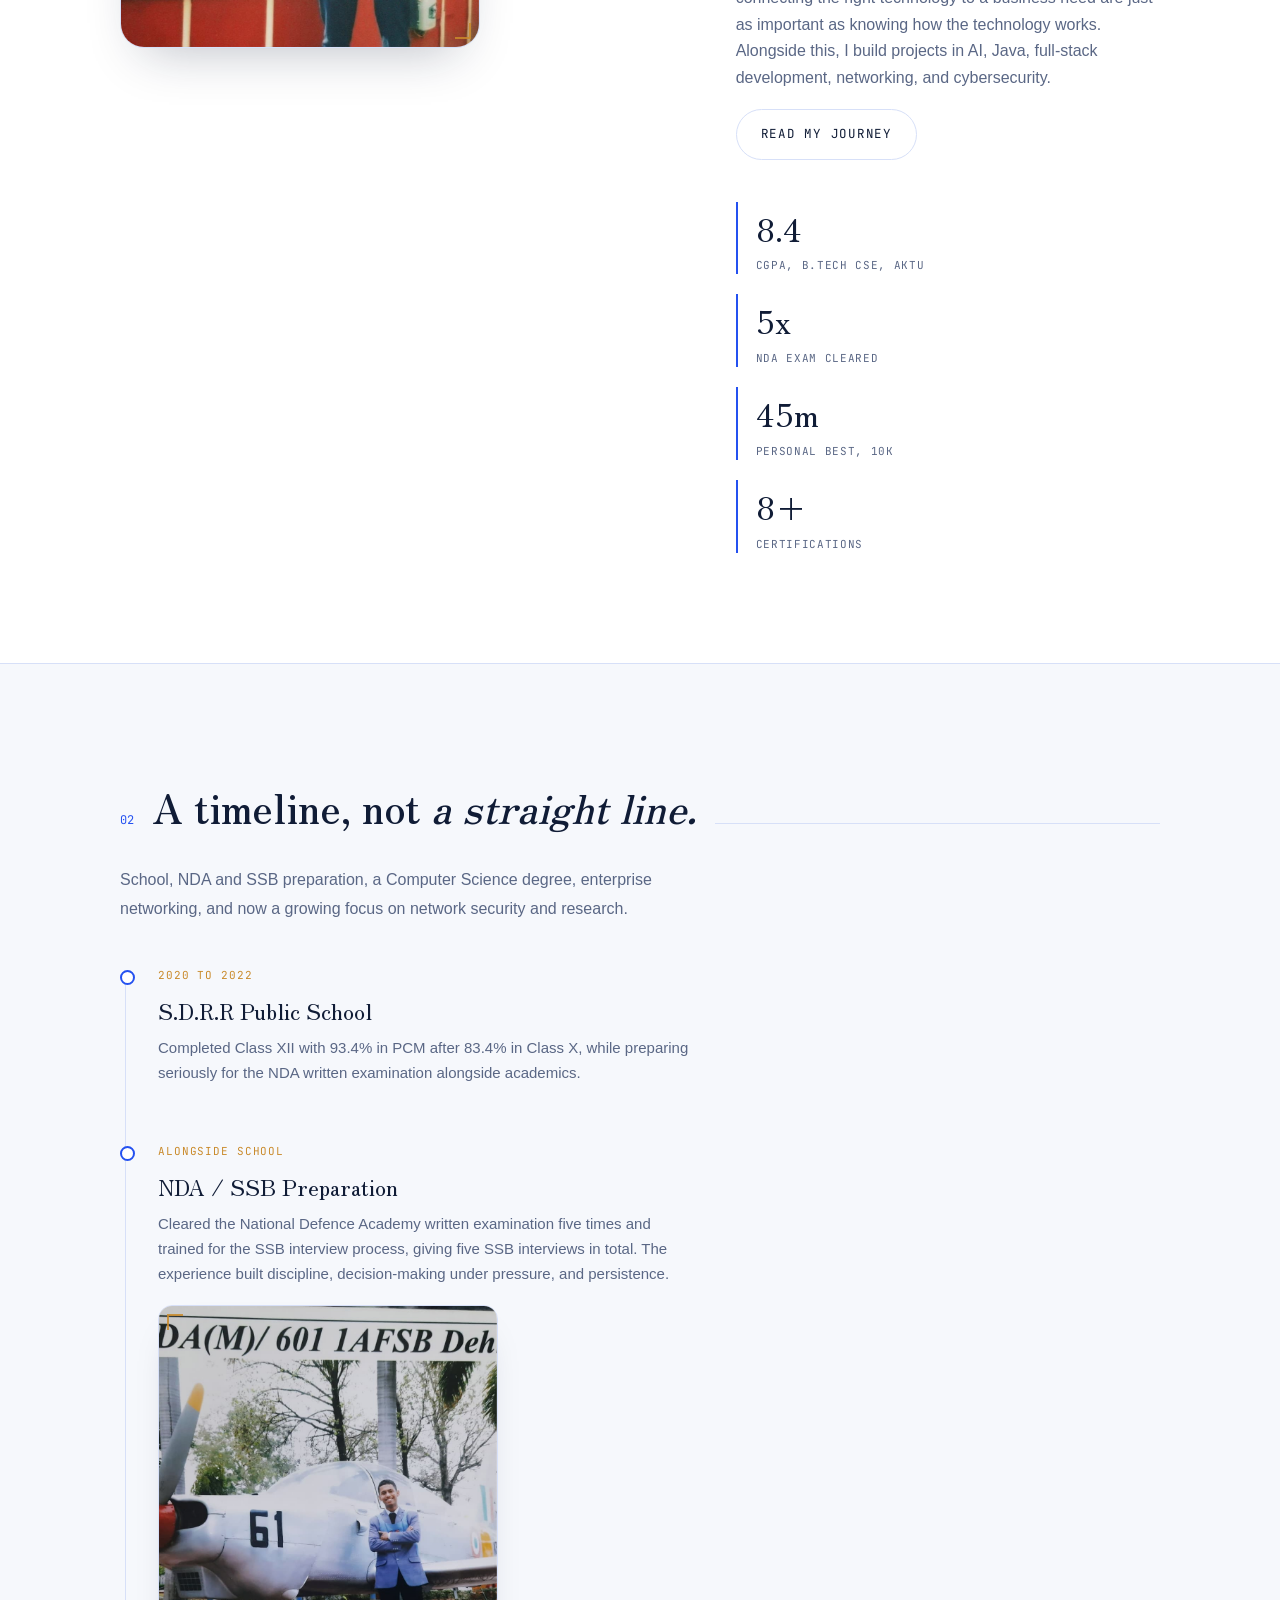
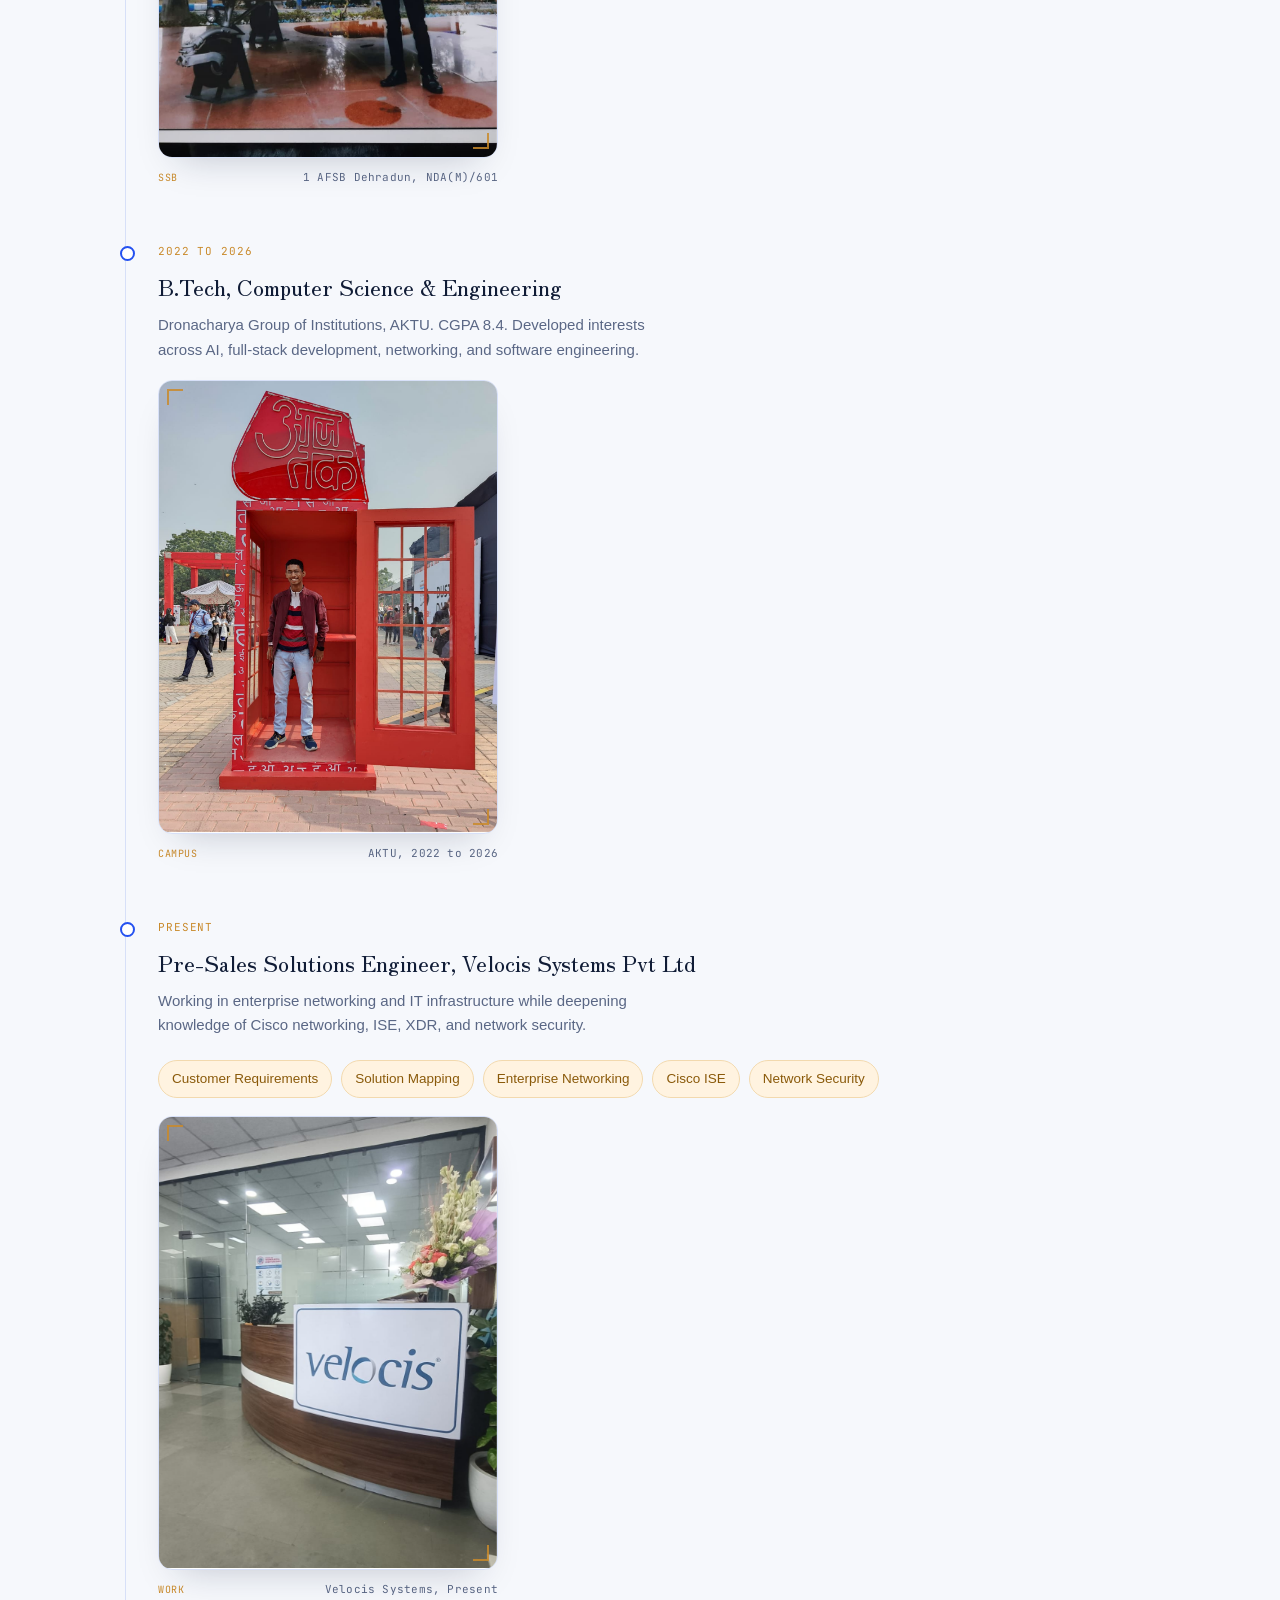
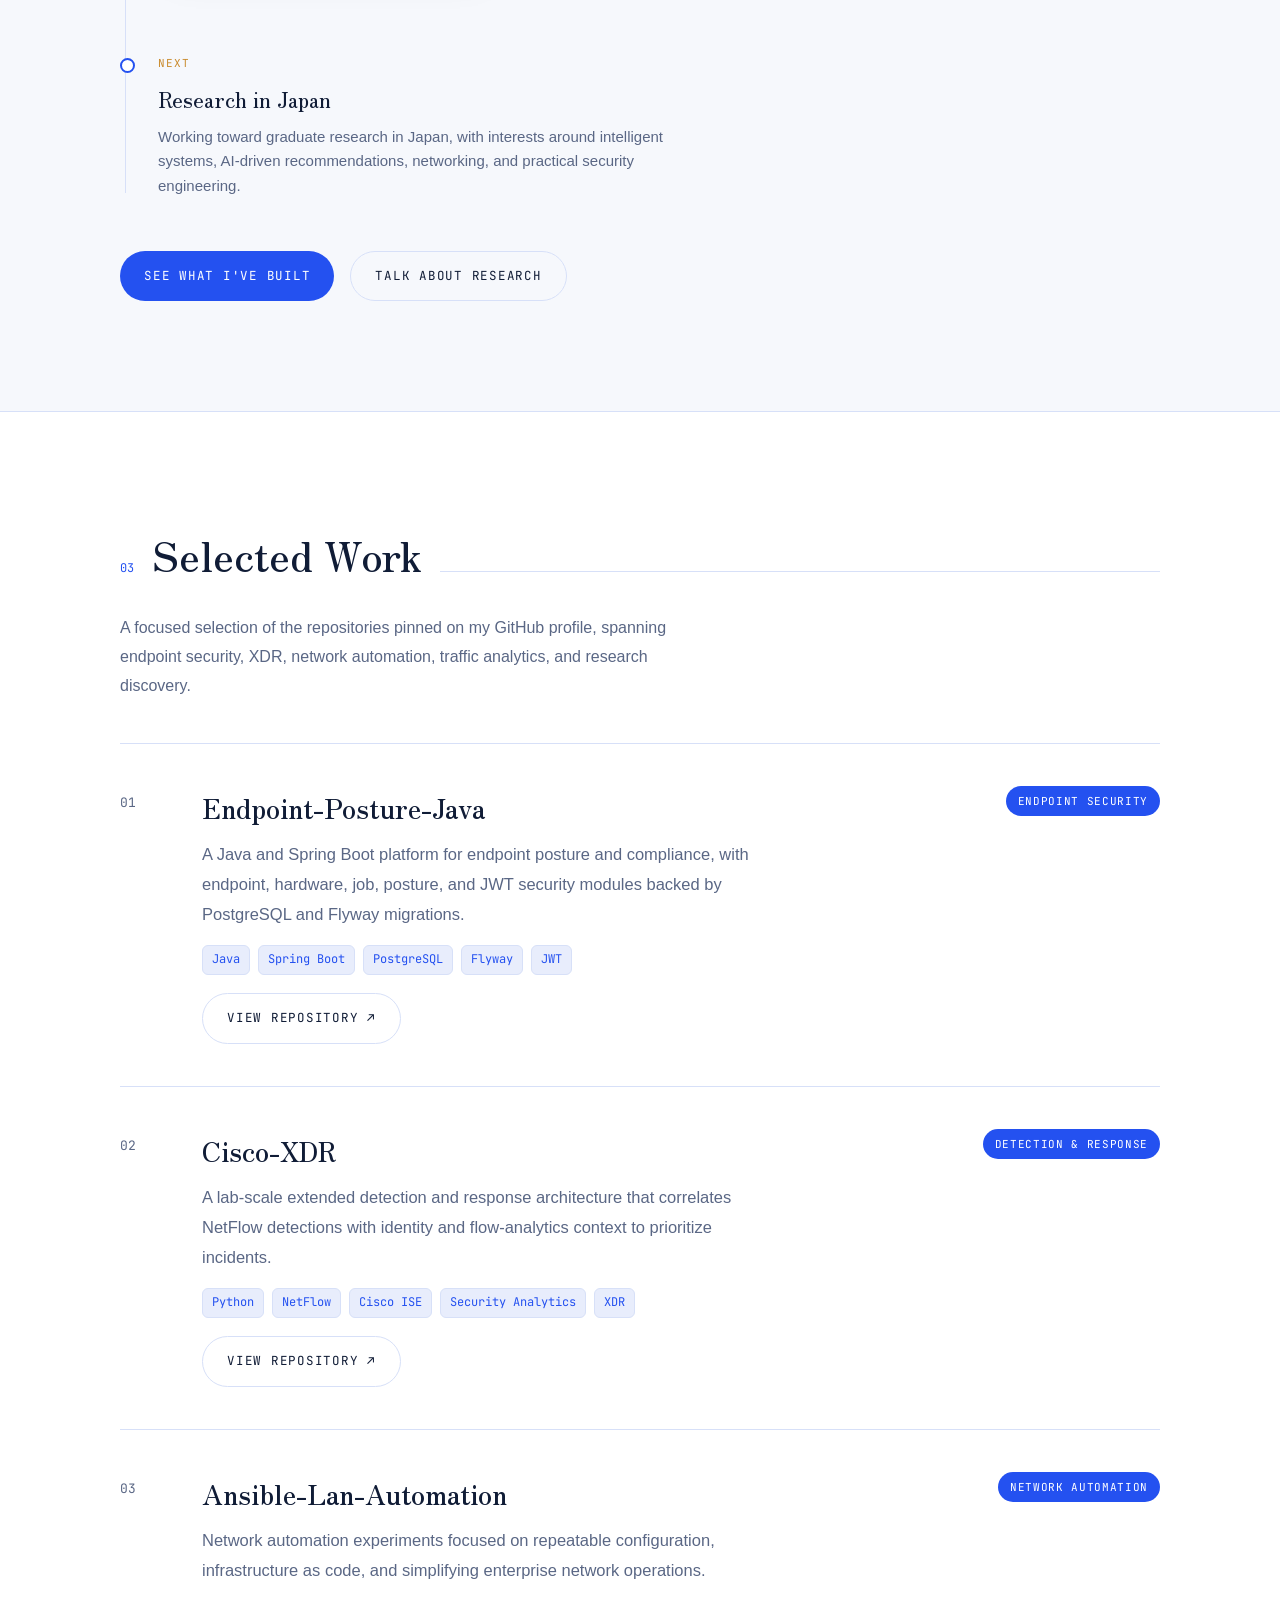
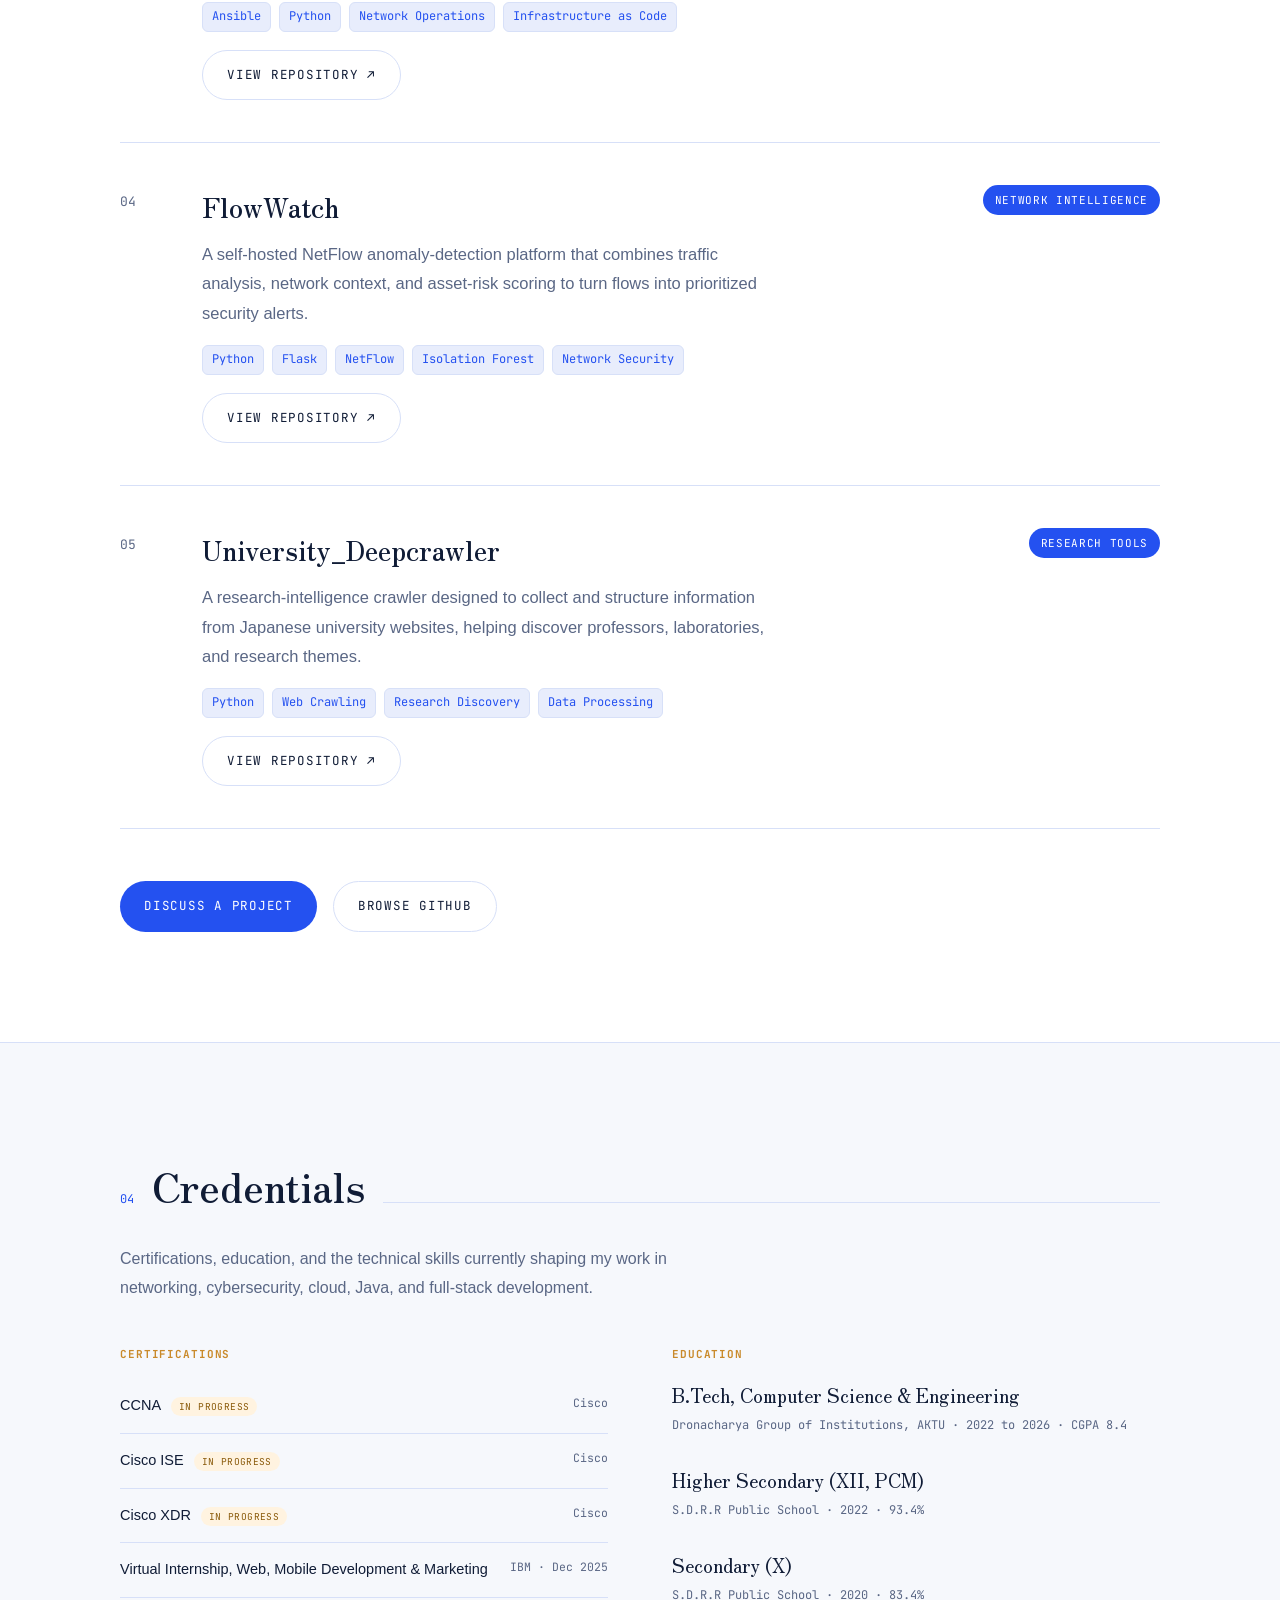
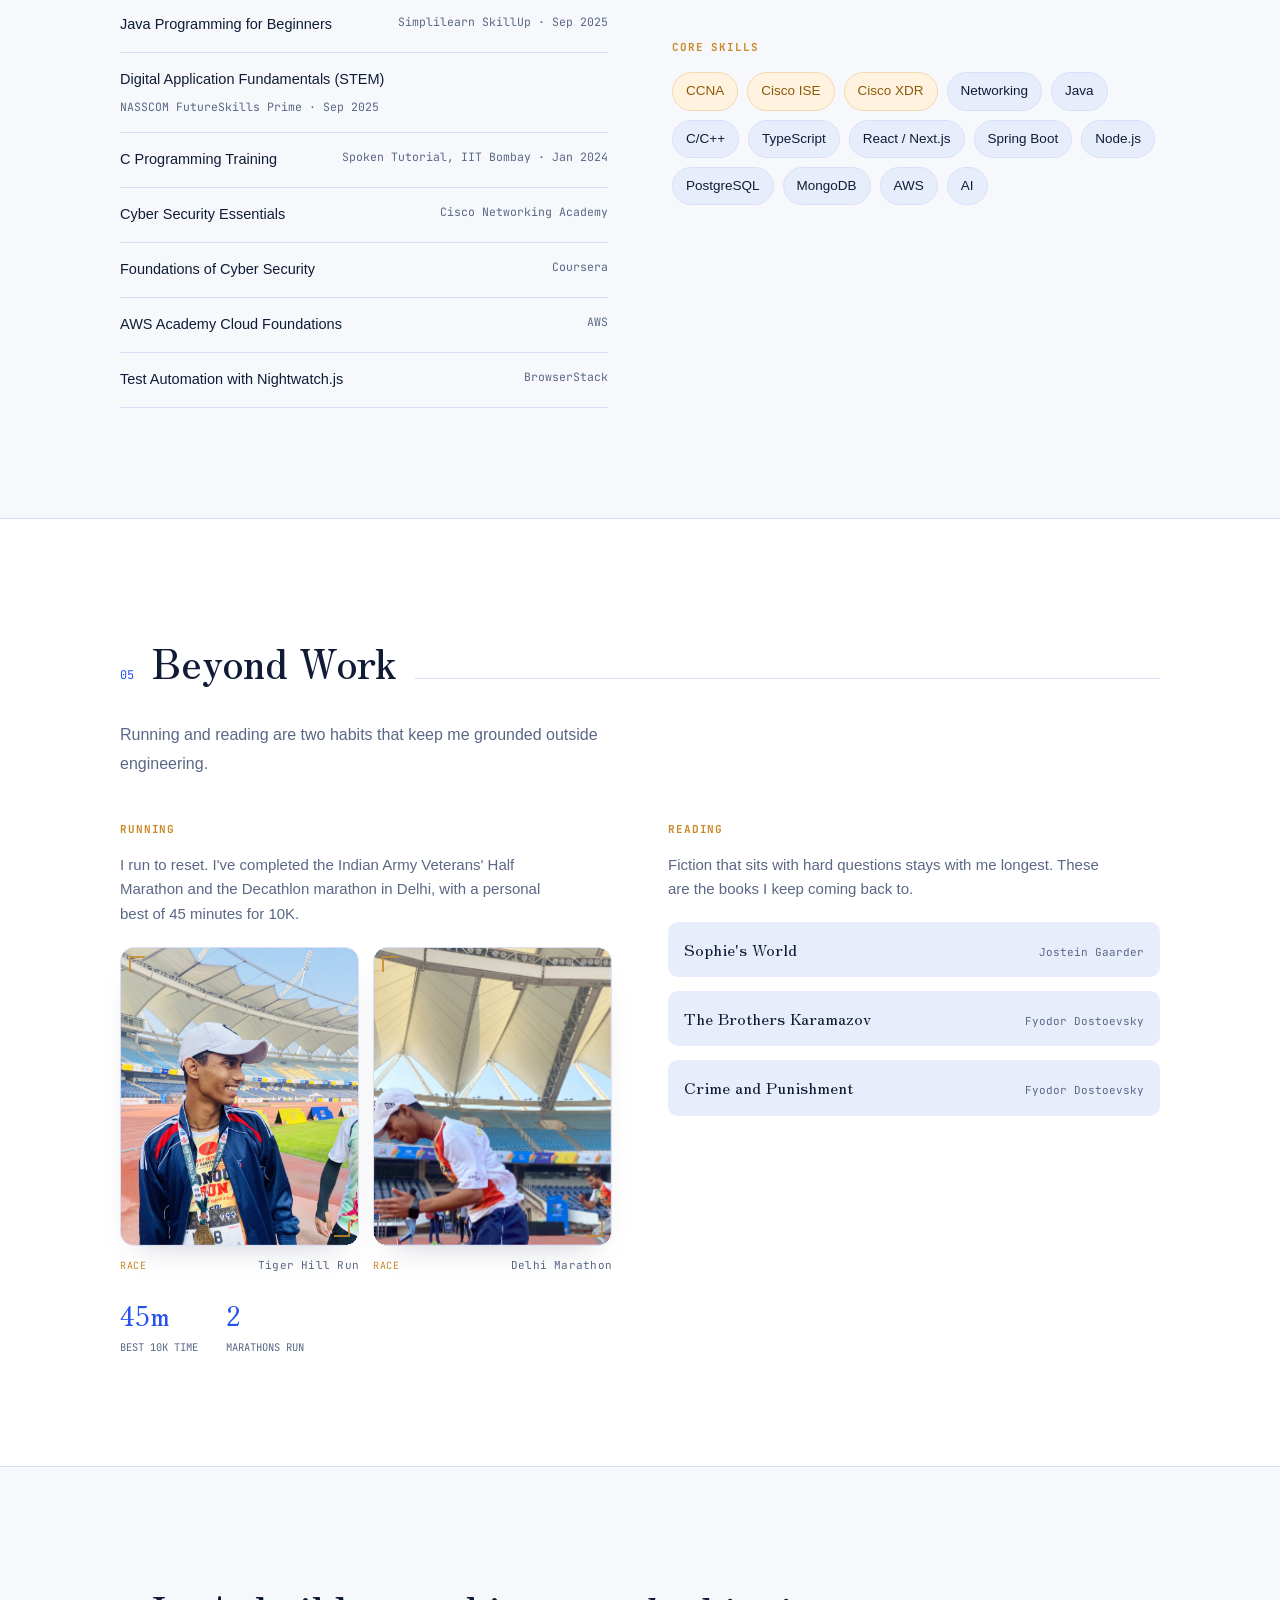
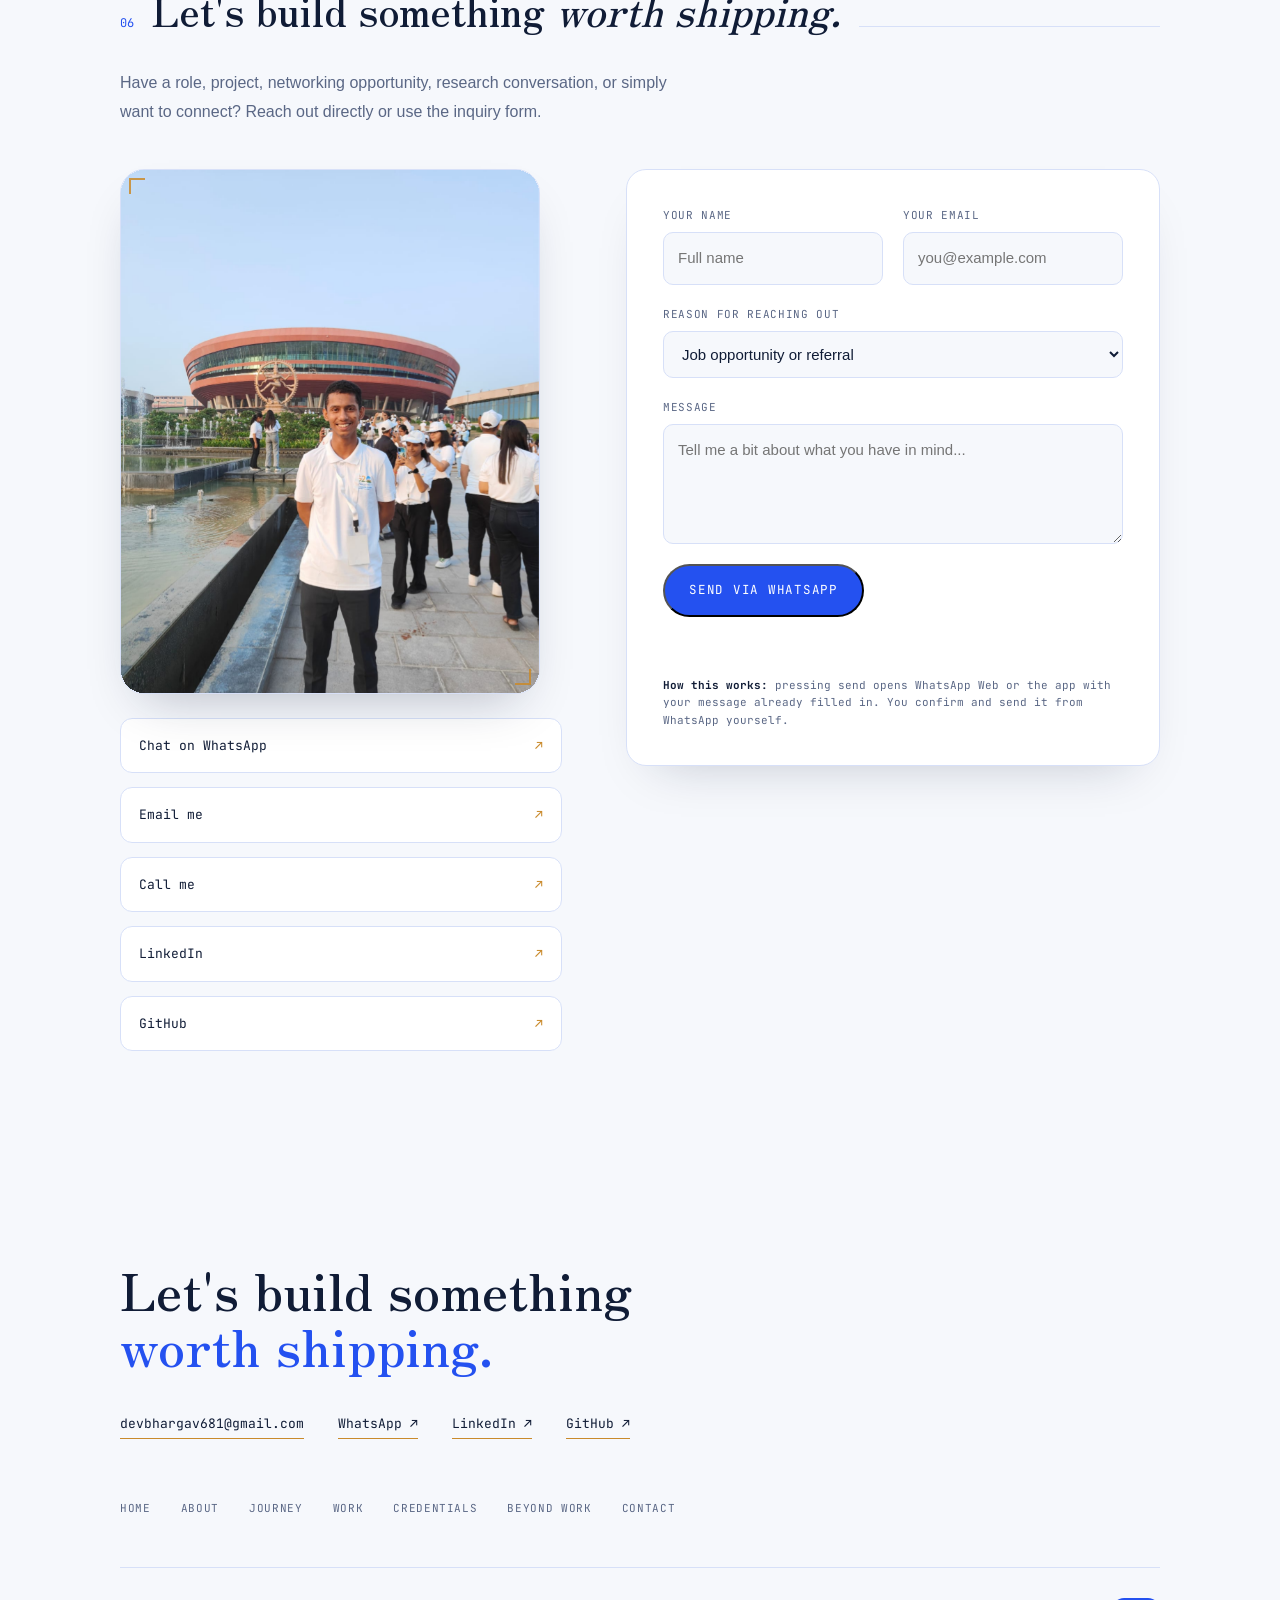
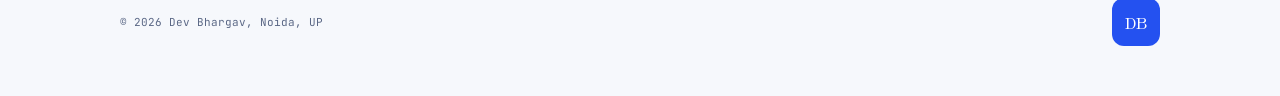
==== commit 08374522: "Remove stale GitHub navigation link and tidy header" ====
--- a/index.html
+++ b/index.html
@@ -92,7 +92,6 @@
         <li><a class="nav-link" href="#about">About</a></li>
         <li><a class="nav-link" href="#journey">Journey</a></li>
         <li><a class="nav-link" href="#work">Work</a></li>
-        <li><a class="nav-link" href="#github-activity">GitHub</a></li>
         <li><a class="nav-link" href="#credentials">Credentials</a></li>
         <li><a class="nav-link" href="#beyond">Beyond Work</a></li>
         <li><a class="nav-link" href="#contact">Contact</a></li>
--- a/style.css
+++ b/style.css
@@ -606,325 +606,3 @@
   .github-repo-heading { align-items:flex-start; flex-direction:column; }
   .github-repo-heading > a { white-space:normal; }
 }
-
-
-/* HEADER REWORK: compact, balanced navigation with clear visual hierarchy */
-nav {
-  padding: 12px 0;
-  background: rgba(246, 248, 252, .94);
-  border-bottom: 1px solid rgba(209, 217, 224, .9);
-  box-shadow: 0 5px 24px rgba(16, 28, 54, .045);
-}
-nav .wrap.row { max-width: 1320px; gap: 28px; }
-.brand {
-  display: inline-flex;
-  flex-direction: column;
-  flex: 0 0 auto;
-  gap: 0;
-  font-size: 23px;
-  line-height: 1.08;
-  letter-spacing: -.025em;
-  font-weight: 700;
-}
-.brand span { font-size: 19px; }
-nav ul.nav-links { gap: clamp(12px, 1.45vw, 23px); }
-nav a.nav-link {
-  display: inline-flex;
-  align-items: center;
-  min-height: 40px;
-  font-size: 11px;
-  font-weight: 600;
-  letter-spacing: .065em;
-  white-space: nowrap;
-}
-nav a.nav-link:hover, nav a.nav-link:focus-visible, nav a.nav-link.active {
-  color: var(--blue);
-}
-nav a.nav-cta {
-  display: inline-flex;
-  align-items: center;
-  justify-content: center;
-  min-height: 40px;
-  padding: 0 19px;
-  border-radius: 999px;
-  font-size: 11px;
-  font-weight: 700;
-}
-.theme-toggle {
-  display: inline-flex;
-  align-items: center;
-  justify-content: center;
-  gap: 7px;
-  min-height: 40px;
-  padding: 0 13px;
-  white-space: nowrap;
-}
-.theme-toggle-label { font-size: 12px; }
-.theme-toggle-item { flex: 0 0 auto; }
-.nav-toggle {
-  align-items: center;
-  justify-content: center;
-  width: 42px;
-  height: 42px;
-  border: 1px solid var(--blue-line);
-  border-radius: 12px;
-  color: var(--ink);
-  background: var(--panel);
-  cursor: pointer;
-}
-html[data-theme="dark"] nav {
-  background: rgba(13, 17, 23, .94);
-  border-bottom-color: #30363d;
-  box-shadow: 0 5px 24px rgba(0, 0, 0, .2);
-}
-html[data-theme="dark"] .nav-toggle {
-  color: #e6edf3;
-  background: #161b22;
-  border-color: #30363d;
-}
-@media (max-width: 1180px) {
-  nav .wrap.row { gap: 18px; }
-  nav ul.nav-links { gap: 12px; }
-  nav a.nav-link { font-size: 10px; letter-spacing: .035em; }
-  .brand { font-size: 21px; }
-  .brand span { font-size: 17px; }
-}
-@media (max-width: 980px) {
-  nav { padding: 10px 0; }
-  nav .wrap.row { justify-content: space-between; }
-  .nav-toggle { display: inline-flex; margin-left: auto; }
-  nav ul.nav-links {
-    display: none;
-    position: absolute;
-    top: calc(100% + 1px);
-    left: 16px;
-    right: 16px;
-    max-height: calc(100vh - 90px);
-    overflow-y: auto;
-    padding: 16px;
-    gap: 4px;
-    align-items: stretch;
-    flex-direction: column;
-    background: var(--panel);
-    border: 1px solid var(--blue-line);
-    border-radius: 16px;
-    box-shadow: 0 18px 48px rgba(16, 28, 54, .14);
-  }
-  nav ul.nav-links.open { display: flex; }
-  nav ul.nav-links li { width: 100%; }
-  nav a.nav-link, nav a.nav-cta {
-    display: flex;
-    width: 100%;
-    min-height: 42px;
-    padding: 10px 12px;
-    font-size: 12px;
-    border-radius: 8px;
-  }
-  nav a.nav-cta { justify-content: center; margin-top: 4px; }
-  .theme-toggle-item .theme-toggle { width: 100%; justify-content: flex-start; }
-  html[data-theme="dark"] nav ul.nav-links {
-    background: #0d1117;
-    border-color: #30363d;
-    box-shadow: 0 18px 48px rgba(0, 0, 0, .35);
-  }
-}
-@media (max-width: 420px) {
-  .wrap { padding-left: 22px; padding-right: 22px; }
-  .brand { font-size: 19px; }
-  .brand span { font-size: 16px; }
-}
-
-
-/* TYPOGRAPHY SYSTEM: consistent, crisp, readable across the whole site */
-:root {
-  --serif: "Inter", "Segoe UI", Arial, sans-serif;
-  --sans: "Inter", "Segoe UI", Arial, sans-serif;
-  --mono: "SFMono-Regular", Consolas, "Liberation Mono", monospace;
-}
-body, button, input, select, textarea {
-  font-family: "Inter", "Segoe UI", Arial, sans-serif;
-  font-weight: 400;
-  -webkit-font-smoothing: antialiased;
-  -moz-osx-font-smoothing: grayscale;
-  text-rendering: optimizeLegibility;
-}
-h1, h2, h3, h4, .brand, .page-title, .title, .section-title,
-.github-card-heading h3, .github-repo-heading h3, .github-profile-footer h3,
-.github-repo-card, .p-name {
-  font-family: "Inter", "Segoe UI", Arial, sans-serif !important;
-  letter-spacing: -0.025em;
-}
-nav a.nav-link, nav a.nav-cta, .btn, .eyebrow, .page-eyebrow,
-.section-num, .github-eyebrow, .crumb {
-  font-family: "Inter", "Segoe UI", Arial, sans-serif !important;
-  letter-spacing: .035em;
-}
-body { font-size: 16px; line-height: 1.7; }
-p, .section-intro, .p-desc, .repo-card-desc, .github-card-heading p,
-.github-profile-footer p { font-size: 16px; line-height: 1.75; font-weight: 400; }
-.brand { font-size: 22px; font-weight: 750; line-height: 1.08; }
-.brand span { font-size: 19px; }
-h1.title { font-weight: 750; letter-spacing: -.045em; }
-.section-title { font-weight: 750; }
-nav a.nav-link { font-weight: 650; }
-.p-name { font-weight: 700; }
-.github-section .github-activity-card { border-radius: 16px; }
-.github-section .github-contribution-graph { image-rendering: auto; }
-
-/* GitHub contribution calendar: native-like Primer palette and less visual clutter */
-.github-section { --gh-line: #d0d7de; }
-.github-section .github-activity-card { padding: clamp(18px, 2.8vw, 30px); }
-.github-card-heading { margin-bottom: 18px; }
-.github-card-heading h3 { font-size: clamp(22px, 2.5vw, 28px); }
-.github-card-heading p { max-width: 68ch; }
-.github-graph-link {
-  padding: 18px;
-  border-radius: 10px;
-  background: #0d1117;
-  border-color: #30363d;
-}
-.github-contribution-graph {
-  min-width: 600px;
-  filter: none;
-}
-.github-legend { margin-top: 12px; }
-.github-profile-footer { margin-top: 24px; padding-top: 22px; }
-.github-profile-footer h3 { font-size: 22px; }
-.github-repo-heading { margin-top: 38px; }
-.github-repo-card { padding: 20px; box-shadow: none; }
-.github-repo-card:hover { box-shadow: 0 5px 18px rgba(31,136,61,.08); }
-@media (max-width: 700px) {
-  body { font-size: 15.5px; }
-  .section-intro, .p-desc, .repo-card-desc, .github-card-heading p,
-  .github-profile-footer p { font-size: 15px; }
-  .github-activity-card { padding: 16px; }
-  .github-graph-link { padding: 12px; }
-}
-
-
-.github-contribution-graph {
-  display:block;
-  width:100%;
-  min-width:650px;
-  height:auto;
-}
-.github-contribution-iframe {
-  display:block;
-  width:100%;
-  min-width:650px;
-  height:190px;
-  border:0;
-  background:transparent;
-}
-.github-graph-link:has(.github-contribution-iframe) {
-  padding:10px 8px 2px;
-  overflow-x:auto;
-}
-
-
-/* Live contribution embed from codeadamca/github-contributions */
-.github-contribution-iframe { color-scheme: dark; }
-.github-graph-link:has(.github-contribution-iframe) { background:#0d1117; }
-@media (max-width: 700px) {
-  .github-contribution-iframe { height:180px; min-width:620px; }
-}
-
-
-/* FINAL POLISH: consistent typography, calmer palette, clean contribution graph */
-:root {
-  --bg: #f5f7fb;
-  --panel: #ffffff;
-  --ink: #172033;
-  --ink-dim: #586579;
-  --blue: #2855e8;
-  --blue-deep: #183aab;
-  --blue-pale: #edf2ff;
-  --blue-line: #d9e1f0;
-}
-body, body * {
-  font-family: "Inter", "Segoe UI", Arial, sans-serif;
-}
-h1, h2, h3, h4, .brand, .section-title, .p-name {
-  font-family: "Inter", "Segoe UI", Arial, sans-serif !important;
-  letter-spacing: -.025em;
-}
-p, li, .section-intro, .p-desc, .repo-card-desc {
-  color: var(--ink-dim);
-  line-height: 1.78;
-}
-.section-title { font-weight: 750; }
-.github-activity-card {
-  background: var(--panel);
-  border: 1px solid #d7dee9;
-  border-radius: 20px;
-  padding: clamp(20px, 3.2vw, 36px);
-  box-shadow: 0 18px 48px rgba(25, 42, 74, .06);
-}
-.github-card-heading h3,
-.github-repo-heading h3,
-.github-profile-footer h3 { color: var(--ink); }
-.github-card-heading p,
-.github-profile-footer p { color: var(--ink-dim); }
-.github-graph-link.github-graph-image-link {
-  display: block;
-  width: 100%;
-  padding: 22px 20px;
-  border-radius: 12px;
-  background: #0d1117;
-  border: 1px solid #30363d;
-  overflow: hidden;
-}
-.github-contribution-graph {
-  display: block;
-  width: 100%;
-  min-width: 0;
-  height: auto;
-  image-rendering: auto;
-}
-.github-legend { color: #59636e; }
-.github-legend i { border-color: #30363d; }
-.github-profile-footer { border-color: #d8dee4; }
-.github-repo-card {
-  background: var(--panel);
-  border-color: #d7dee9;
-  border-radius: 14px;
-}
-.github-repo-card:hover {
-  border-color: #1f883d;
-  box-shadow: 0 8px 24px rgba(31,136,61,.09);
-}
-.repo-card-top { color: #1f883d; }
-.github-repo-heading > a { color: #1f883d; }
-html[data-theme="dark"] {
-  --bg: #0d1117;
-  --panel: #161b22;
-  --ink: #e6edf3;
-  --ink-dim: #a1aab6;
-  --blue: #79a6ff;
-  --blue-deep: #a7c3ff;
-  --blue-pale: #1c2b43;
-  --blue-line: #30363d;
-}
-html[data-theme="dark"] body { background: var(--bg); color: var(--ink); }
-html[data-theme="dark"] .github-activity-card,
-html[data-theme="dark"] .github-repo-card {
-  background: #0d1117;
-  border-color: #30363d;
-  box-shadow: none;
-}
-html[data-theme="dark"] .github-card-heading h3,
-html[data-theme="dark"] .github-repo-heading h3,
-html[data-theme="dark"] .github-profile-footer h3 { color: #e6edf3; }
-html[data-theme="dark"] .github-card-heading p,
-html[data-theme="dark"] .github-profile-footer p,
-html[data-theme="dark"] .repo-card-desc,
-html[data-theme="dark"] p { color: #a1aab6; }
-html[data-theme="dark"] .github-profile-footer { border-color: #30363d; }
-html[data-theme="dark"] .github-legend { color: #8b949e; }
-html[data-theme="dark"] .github-repo-heading > a,
-html[data-theme="dark"] .repo-card-top { color: #3fb950; }
-@media (max-width: 700px) {
-  .github-activity-card { padding: 16px; }
-  .github-graph-link.github-graph-image-link { padding: 16px 12px; }
-  .github-contribution-graph { min-width: 0; }
-}
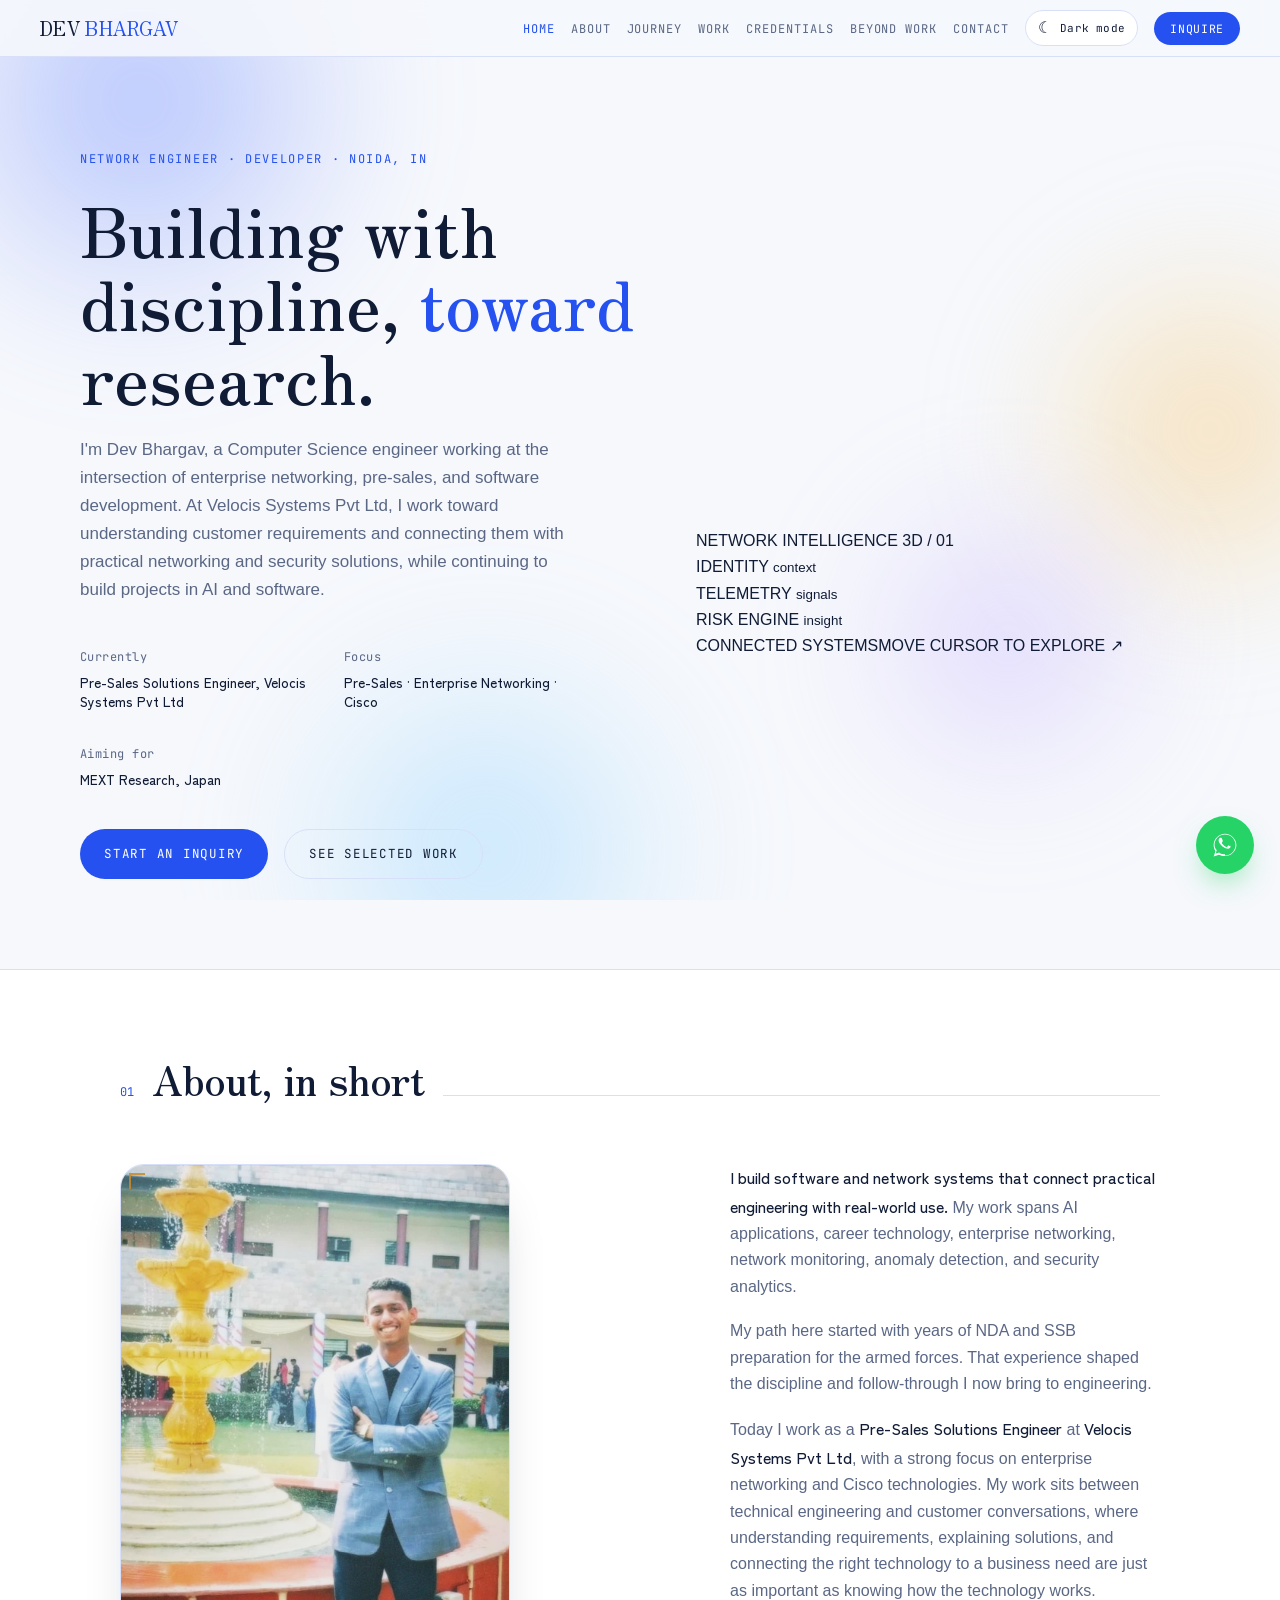
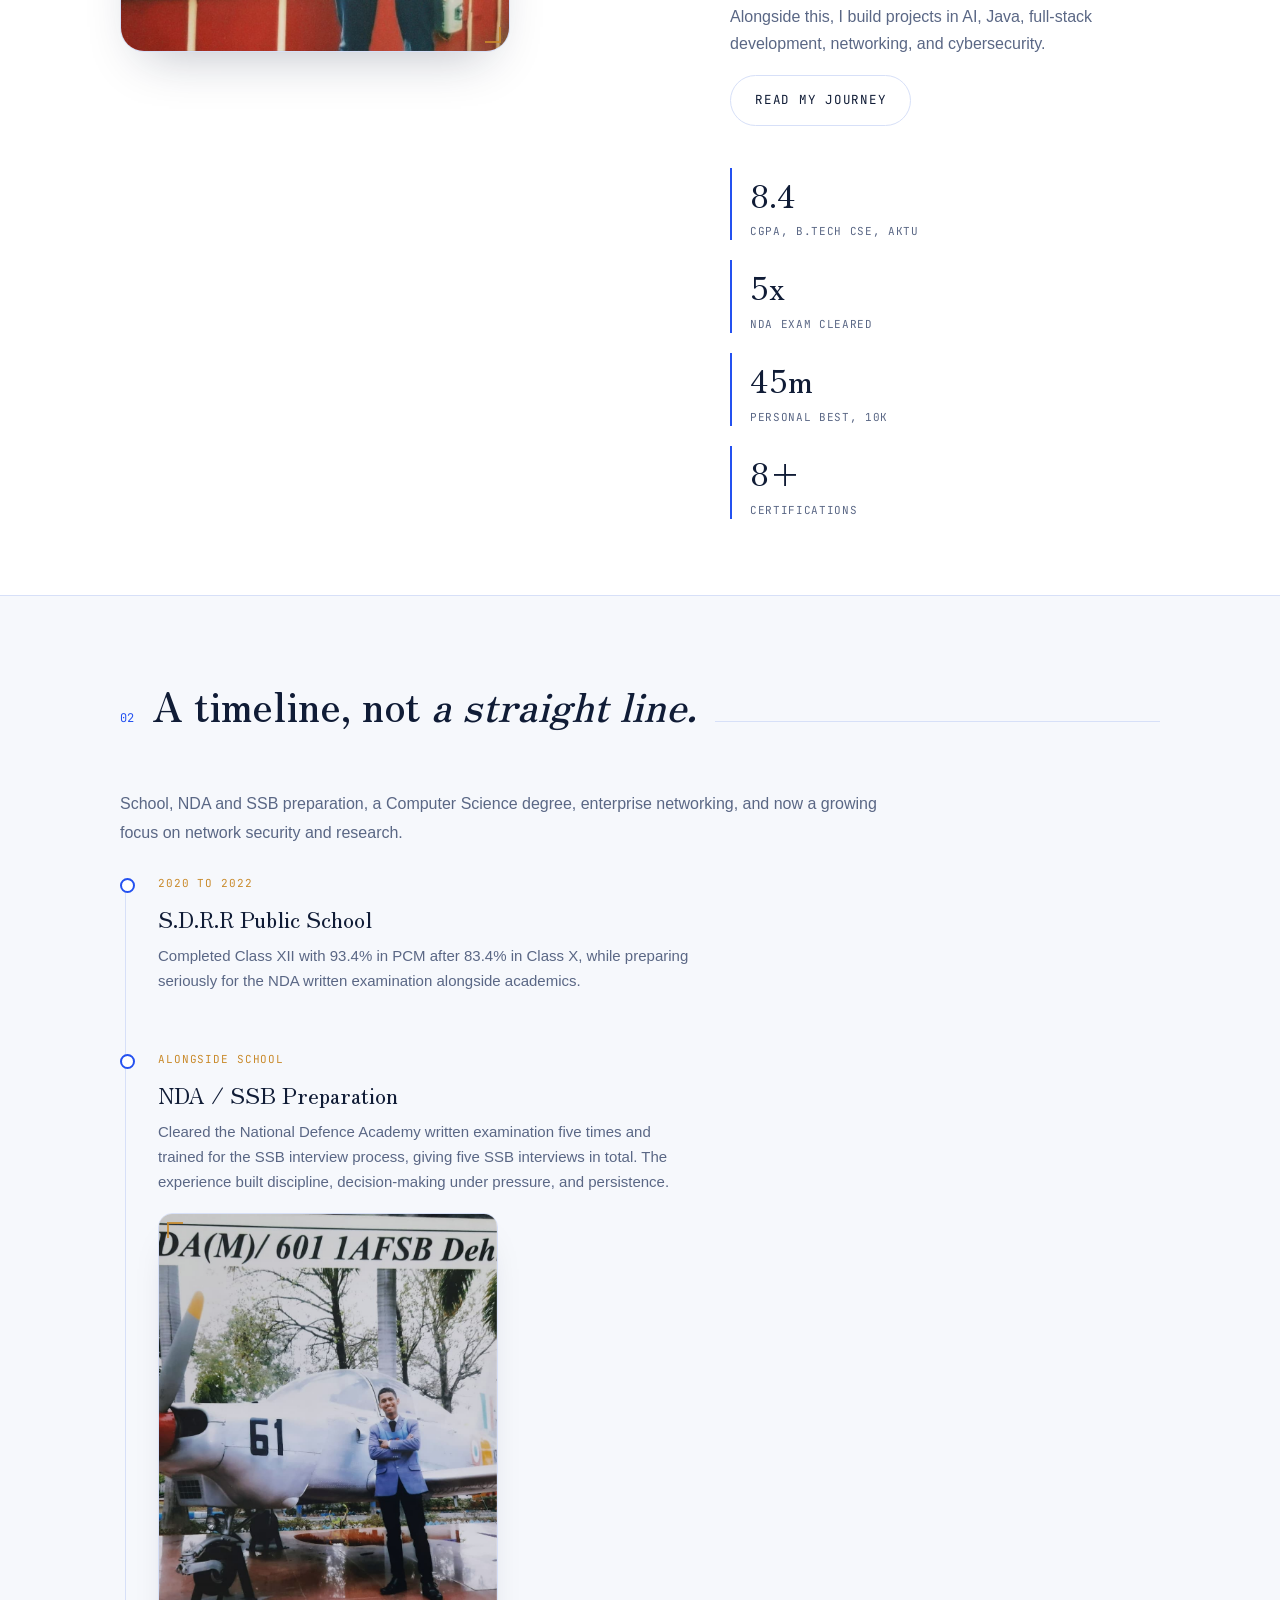
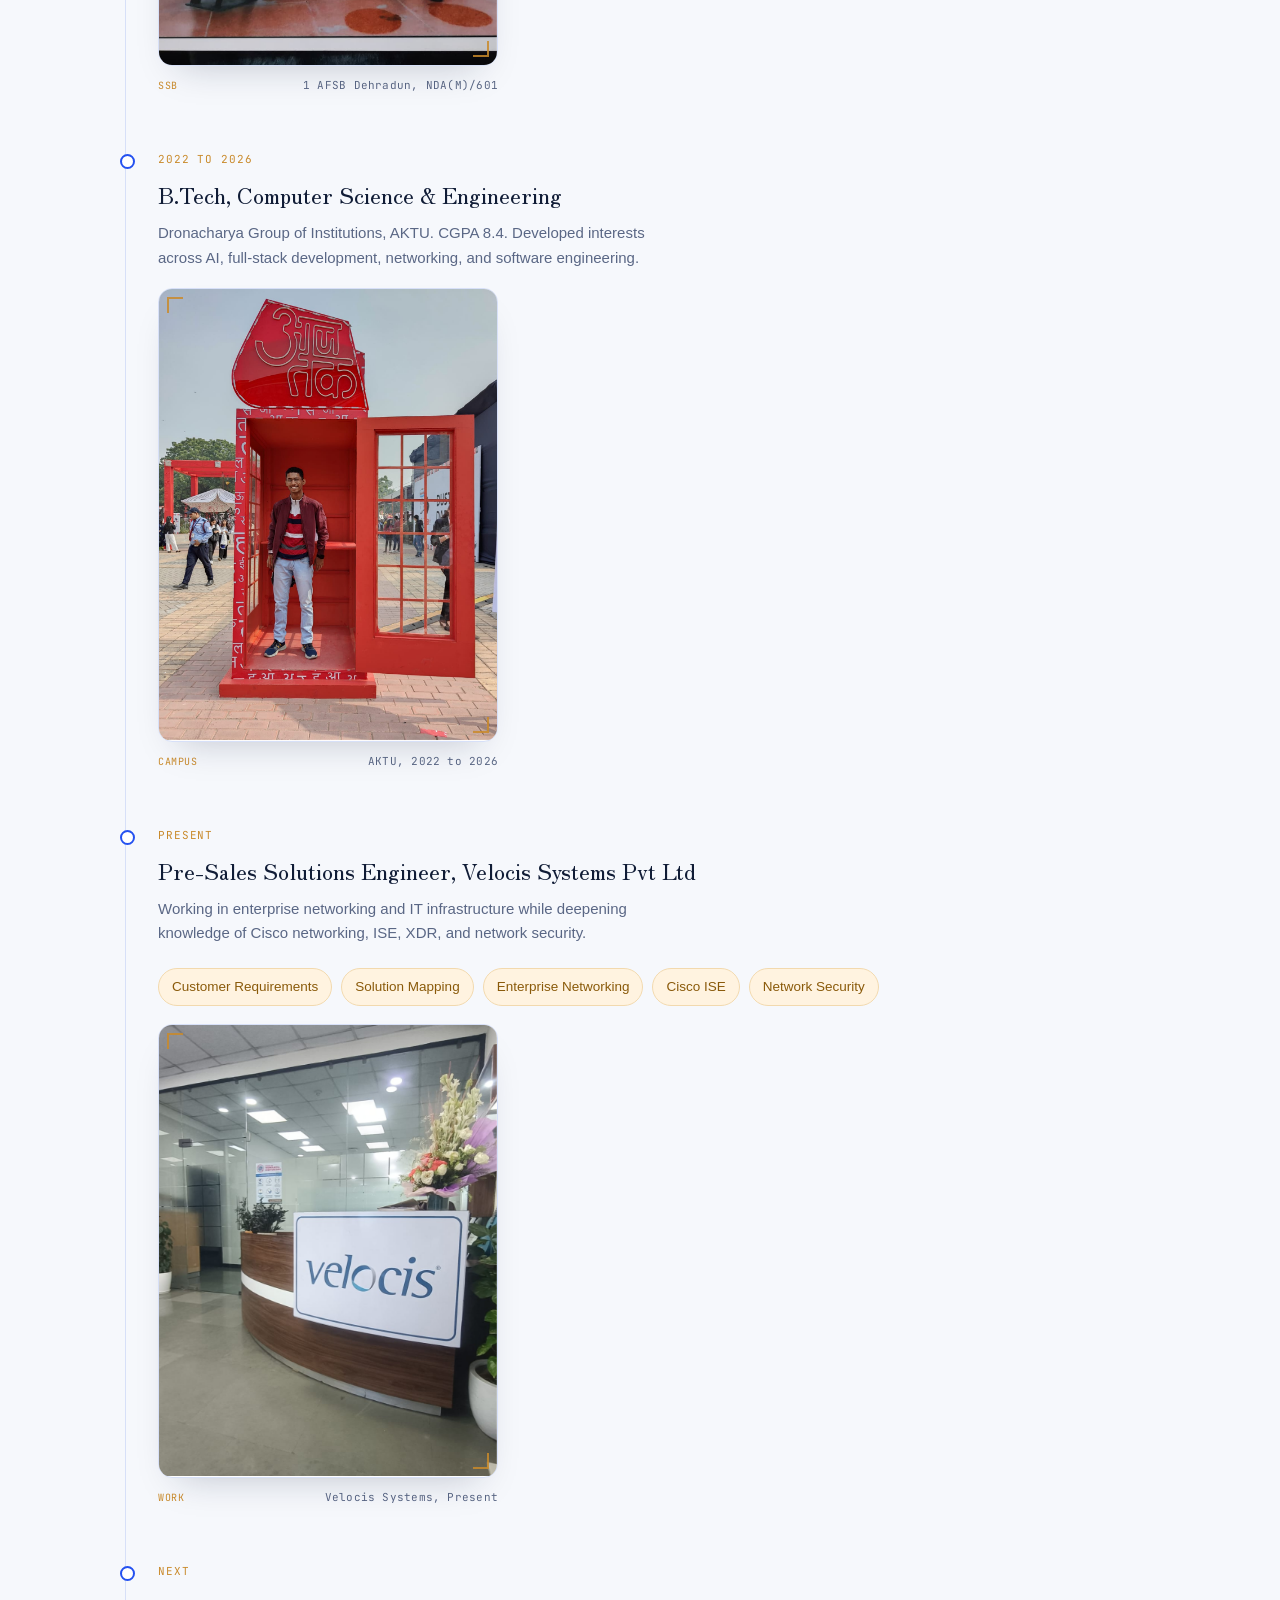
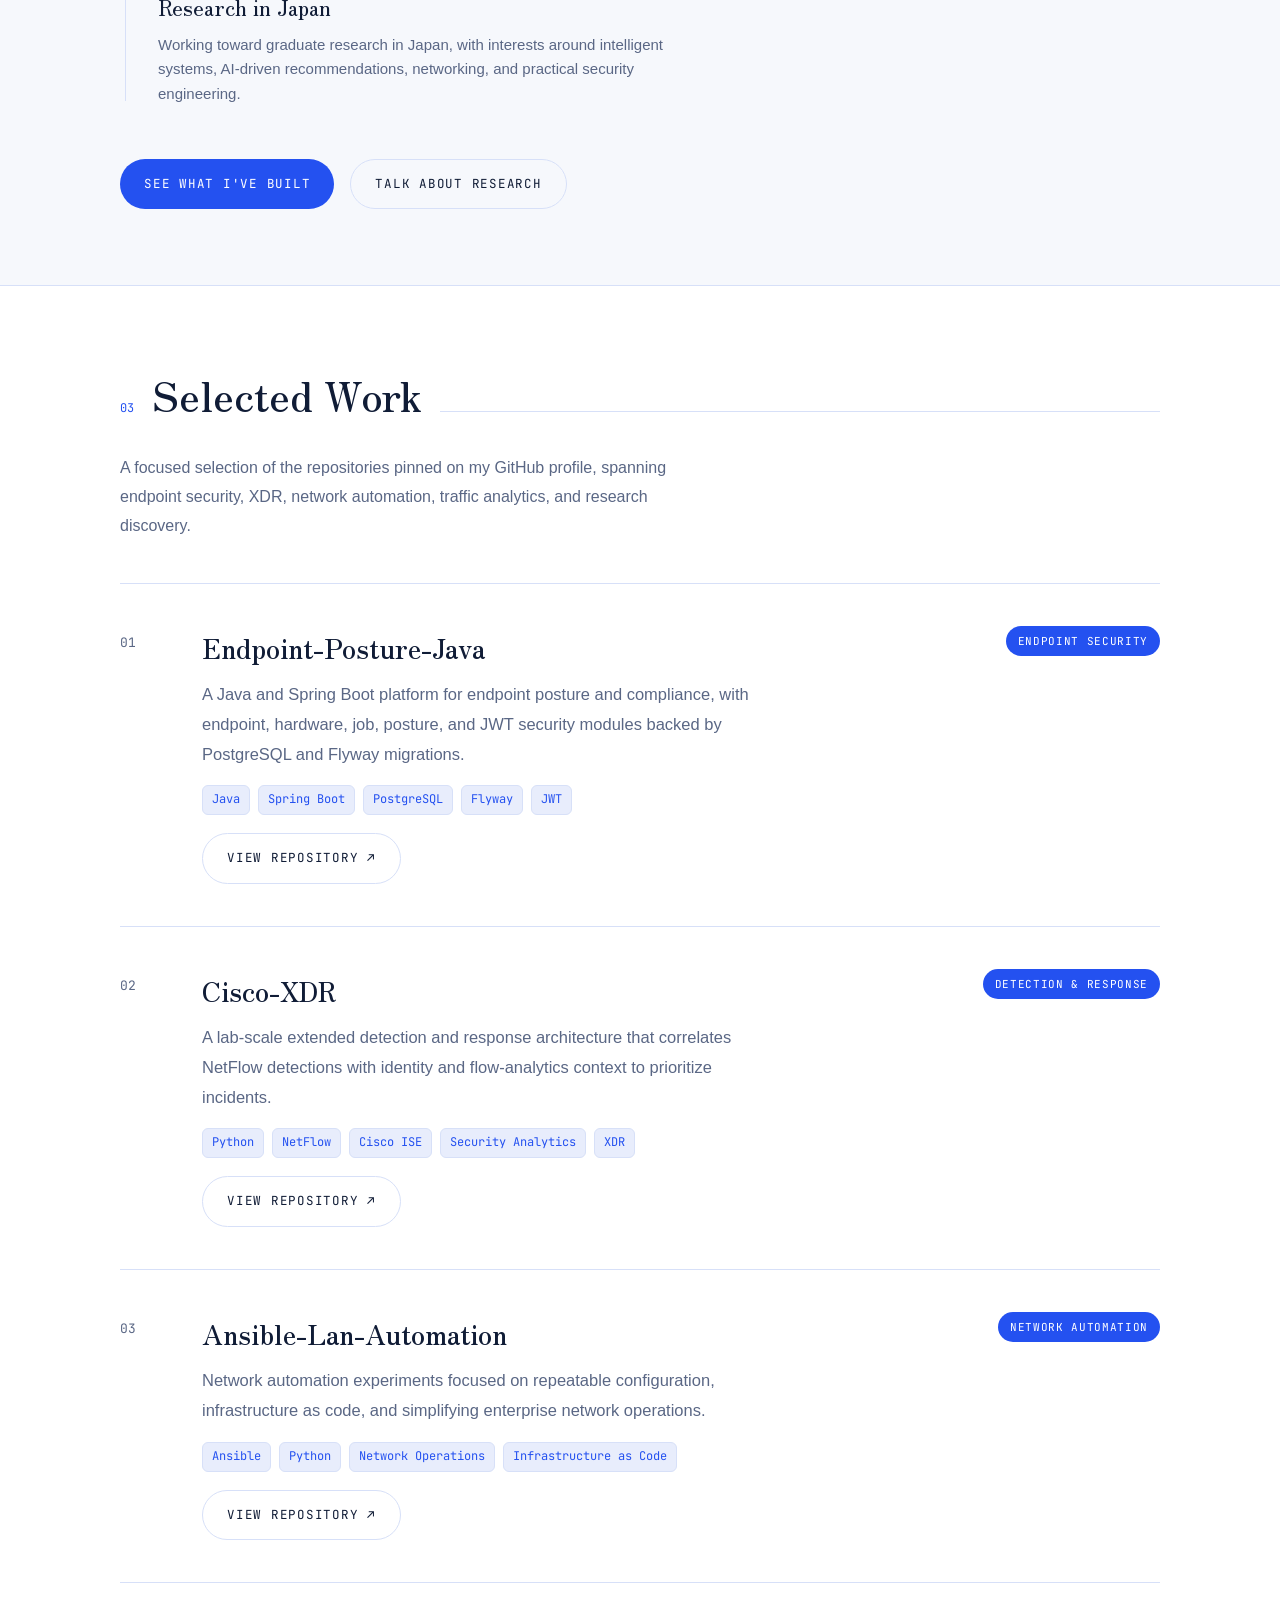
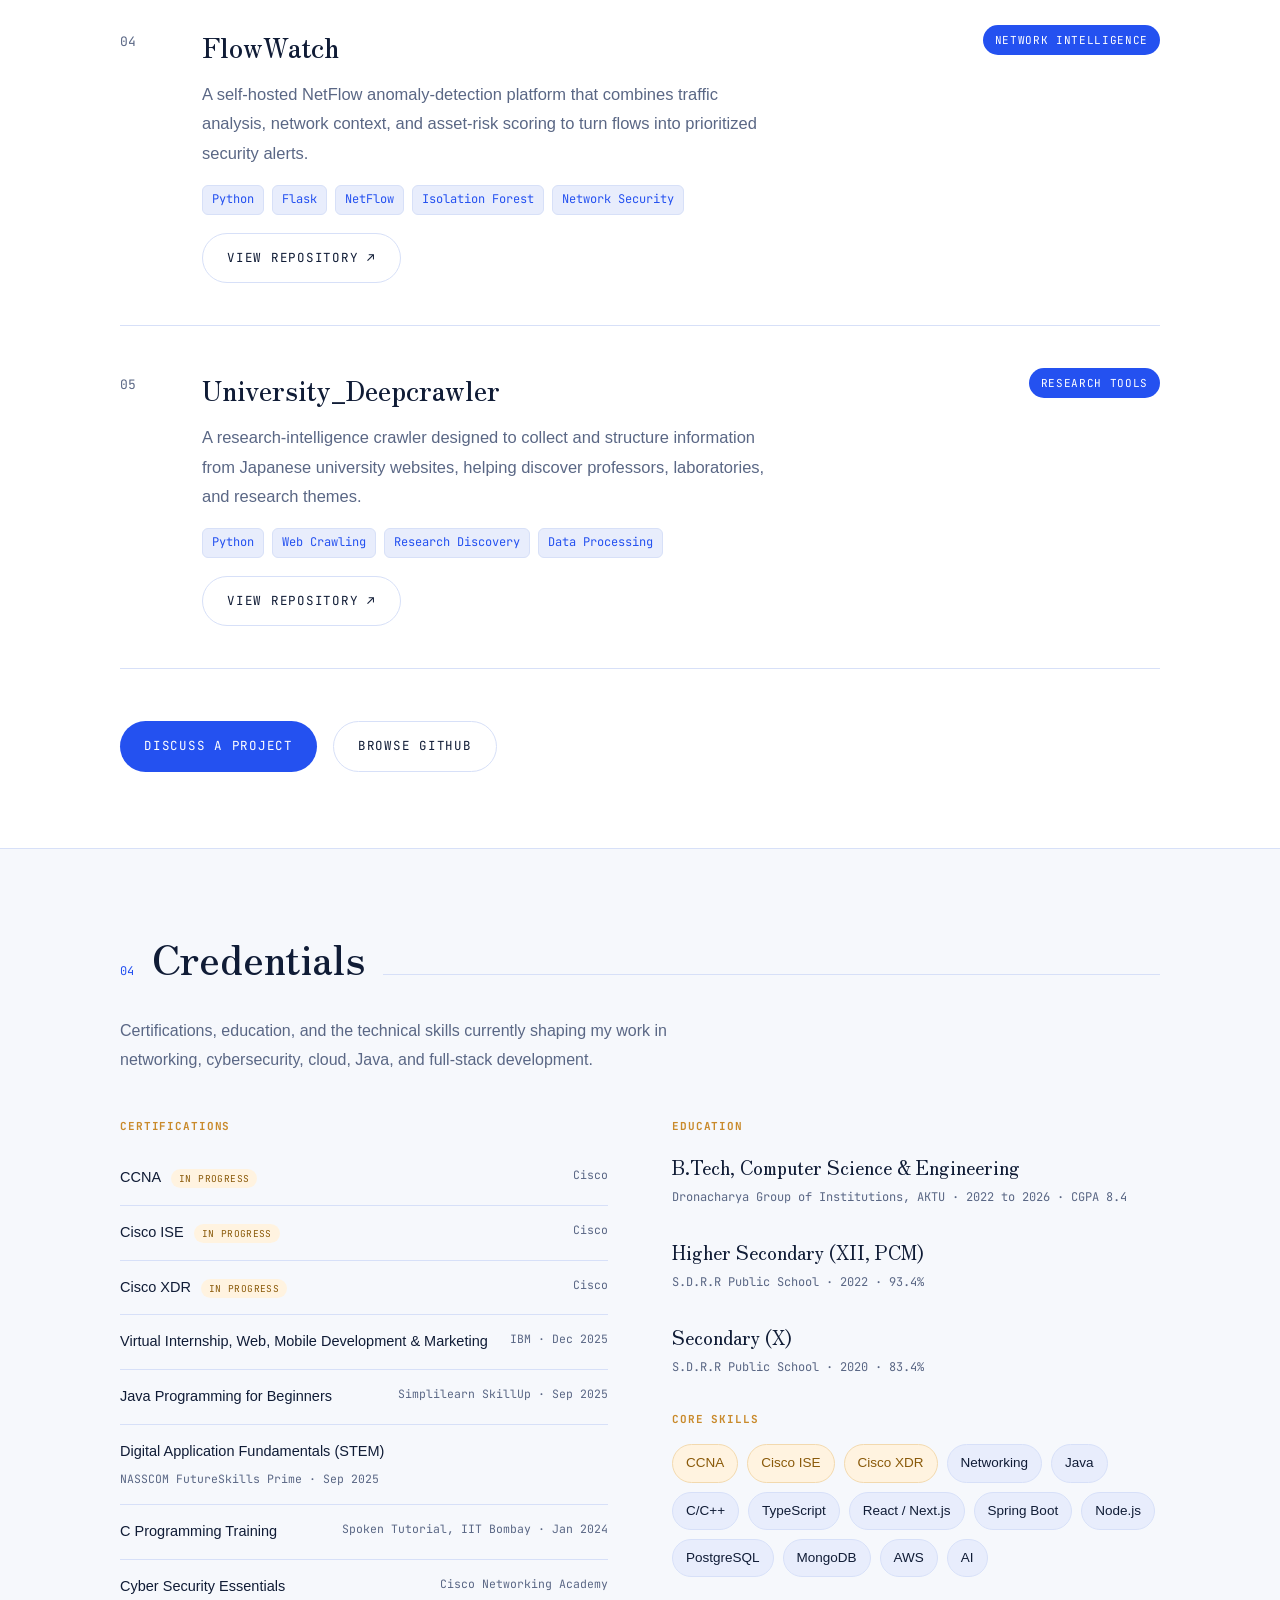
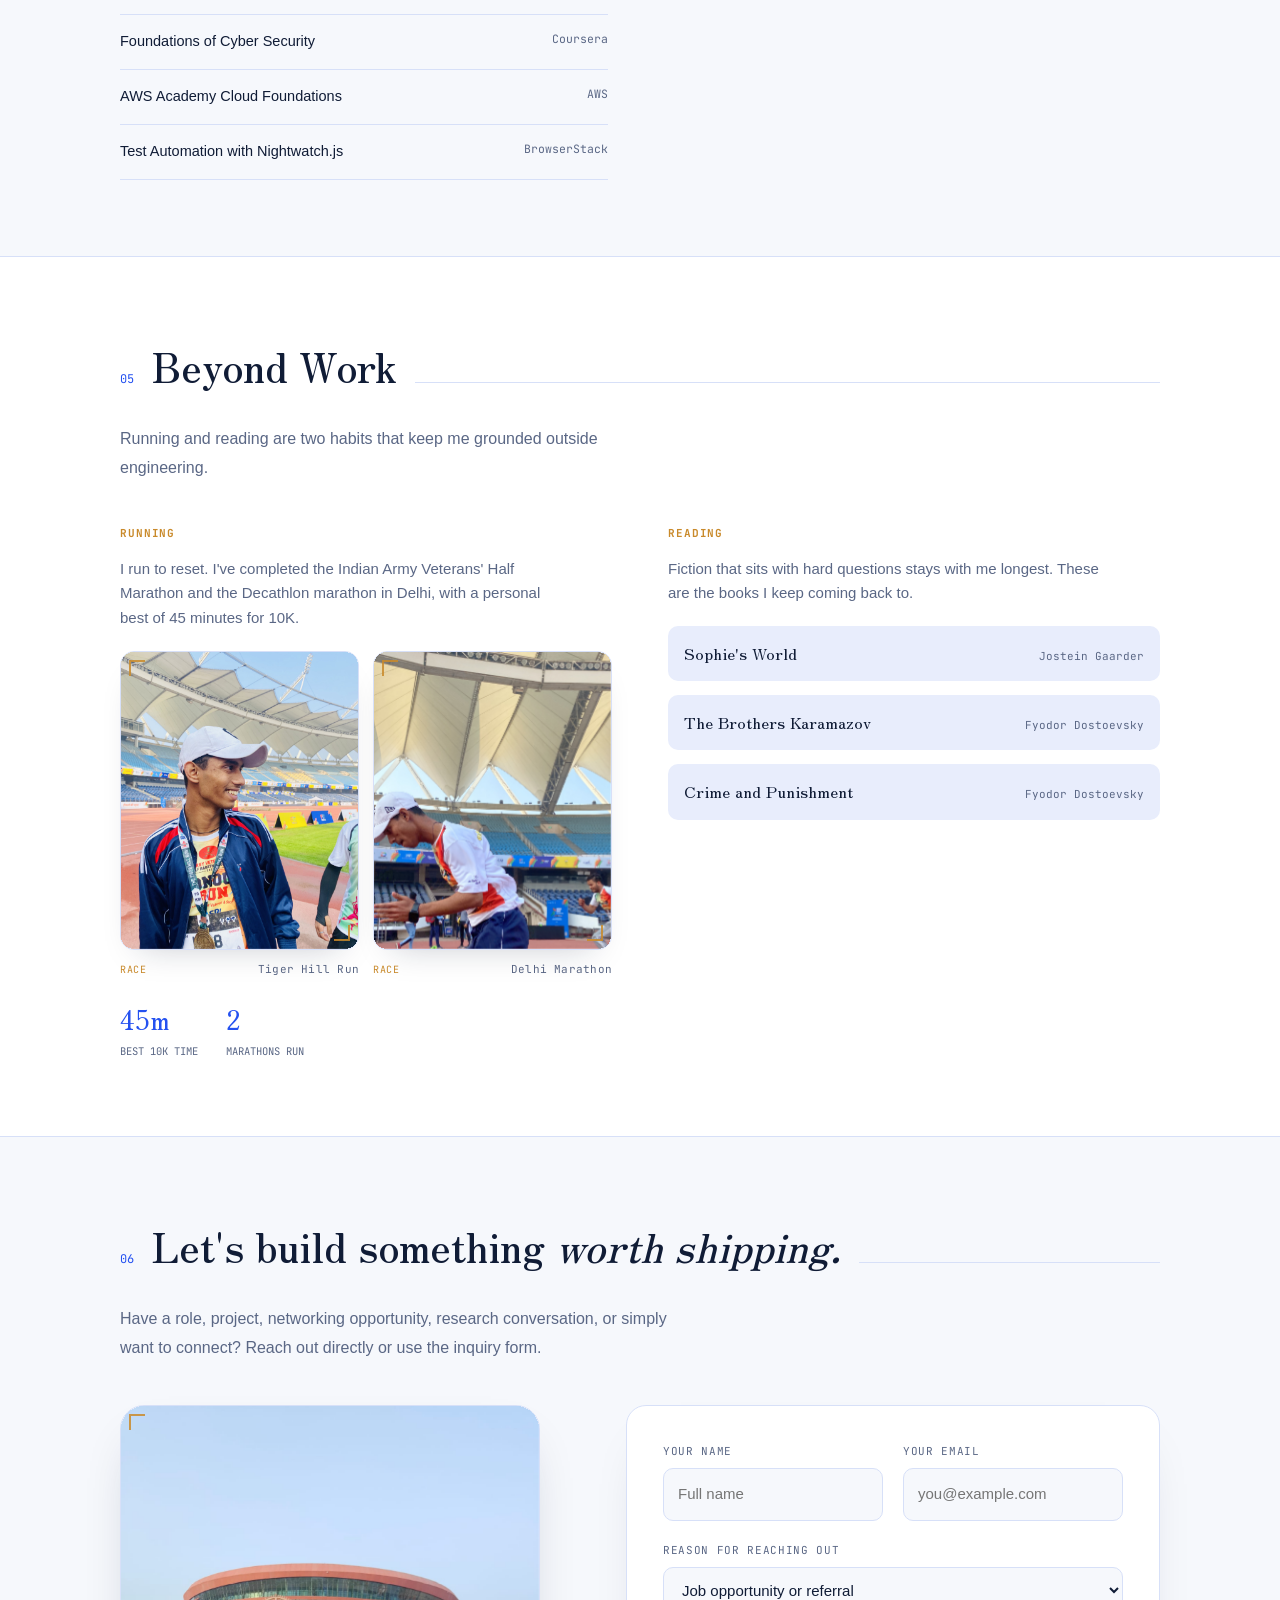
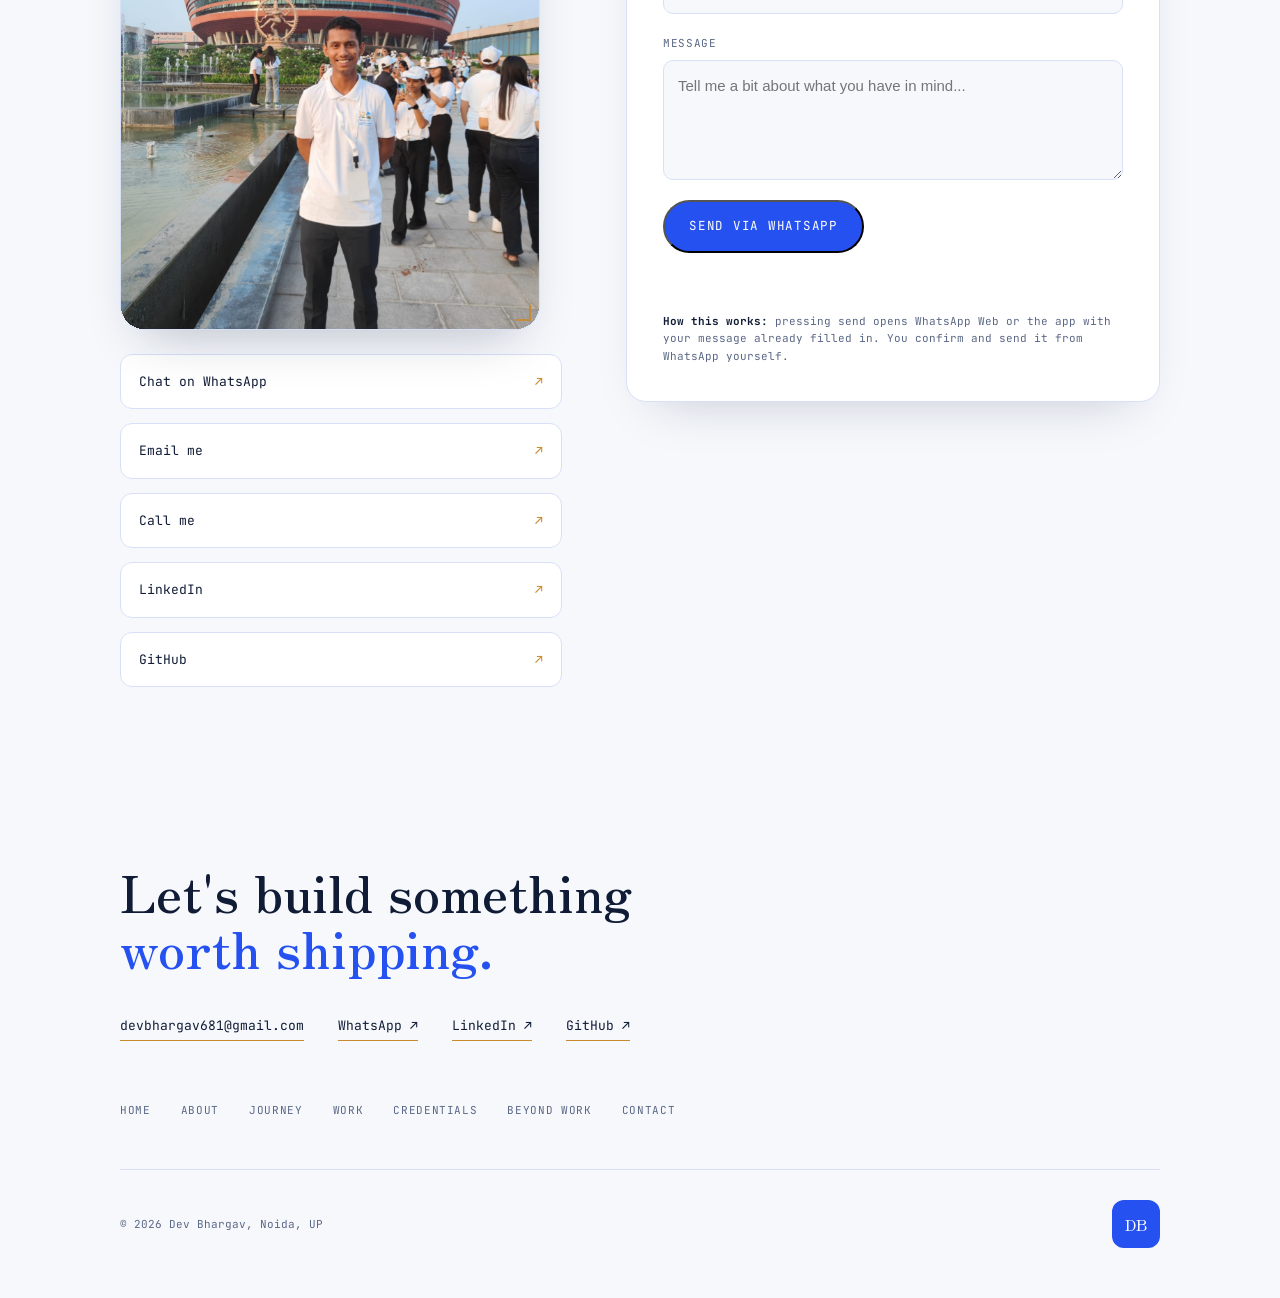
==== commit 4916823c: "feat: add interactive Three.js network hero" ====
--- a/index.html
+++ b/index.html
@@ -139,13 +139,14 @@
           </div>
         </div>
 
-        <div class="blue-box" data-reveal>
-          <div class="frame">
-            <img src="images/WhatsApp Image 2026-05-22 at 22.21.28.jpeg"
-                 alt="Dev Bhargav at 1 AFSB Dehradun during SSB training"
-                 width="1200" height="1200" fetchpriority="high">
-          </div>
-          <div class="cap">1 AFSB Dehradun · SSB, NDA(M)/601</div>
+        <div class="three-panel" data-reveal>
+          <canvas id="networkCanvas" aria-label="Interactive three-dimensional network globe showing connected infrastructure nodes" role="img"></canvas>
+          <div class="three-panel-vignette" aria-hidden="true"></div>
+          <div class="three-panel-top"><span class="live-dot"></span> NETWORK INTELLIGENCE <span class="panel-index">3D / 01</span></div>
+          <div class="three-panel-label label-identity"><span class="label-line"></span><span>IDENTITY <small>context</small></span></div>
+          <div class="three-panel-label label-telemetry"><span class="label-line"></span><span>TELEMETRY <small>signals</small></span></div>
+          <div class="three-panel-label label-risk"><span class="label-line"></span><span>RISK ENGINE <small>insight</small></span></div>
+          <div class="three-panel-bottom"><span>CONNECTED SYSTEMS</span><span>MOVE CURSOR TO EXPLORE ↗</span></div>
         </div>
       </div>
     </header>
@@ -852,6 +853,7 @@
       });
     })();
   </script>
+  <script type="module" src="three-scene.js"></script>
 
 </body>
 </html>
--- a/style.css
+++ b/style.css
@@ -606,3 +606,63 @@
   .github-repo-heading { align-items:flex-start; flex-direction:column; }
   .github-repo-heading > a { white-space:normal; }
 }
+
+
+/* Spacing and button cleanup requested: header, About, Journey, WhatsApp */
+nav .wrap.row {
+  max-width: 1320px;
+  gap: clamp(18px, 2vw, 32px);
+  align-items: center;
+}
+nav { padding: 10px 0; }
+nav .brand { flex: 0 0 auto; min-width: 132px; }
+nav .nav-links {
+  flex: 1 1 auto;
+  justify-content: flex-end;
+  align-items: center;
+  gap: clamp(10px, 1.25vw, 20px);
+}
+nav .nav-link {
+  white-space: nowrap;
+  font-size: 11px;
+  letter-spacing: .055em;
+}
+nav .nav-link[href="#beyond"] { max-width: 88px; white-space: normal; text-align: center; }
+nav .theme-toggle, nav .nav-cta { white-space: nowrap; }
+section { padding: 76px 0; }
+#about, #journey { scroll-margin-top: 92px; }
+#about .about-grid { gap: clamp(28px, 4vw, 58px); align-items: start; }
+#about .about-portrait { max-width: 390px; }
+#about .about-copy > * + * { margin-top: 16px; }
+#about .about-grid, #journey .timeline { margin-top: 26px; }
+#journey .section-intro { max-width: 760px; margin: 18px 0 24px; }
+#journey .timeline { gap: 18px; }
+#journey .timeline-item, #journey .timeline-entry { padding-bottom: 18px; }
+#contact .contact-grid, #contact .contact-layout { align-items: start; }
+#contact .btn.btn-primary[style*="align-self:flex-start"] {
+  box-shadow: none !important;
+  filter: none !important;
+  transform: none;
+}
+#contact .btn.btn-primary[style*="align-self:flex-start"]:hover,
+#contact .btn.btn-primary[style*="align-self:flex-start"]:focus-visible {
+  box-shadow: none !important;
+  filter: none !important;
+  transform: none;
+}
+@media (max-width: 1180px) {
+  nav .wrap.row { gap: 16px; }
+  nav .nav-links { gap: 10px; }
+  nav .nav-link { font-size: 10px; }
+}
+@media (max-width: 980px) {
+  nav .wrap.row { gap: 12px; }
+  nav .nav-links { gap: 4px; }
+  nav .nav-link[href="#beyond"] { max-width: none; text-align: left; }
+  section { padding: 58px 0; }
+  #about .about-grid { gap: 24px; }
+}
+@media (max-width: 600px) {
+  section { padding: 46px 0; }
+  #about .about-grid { grid-template-columns: 1fr; }
+}
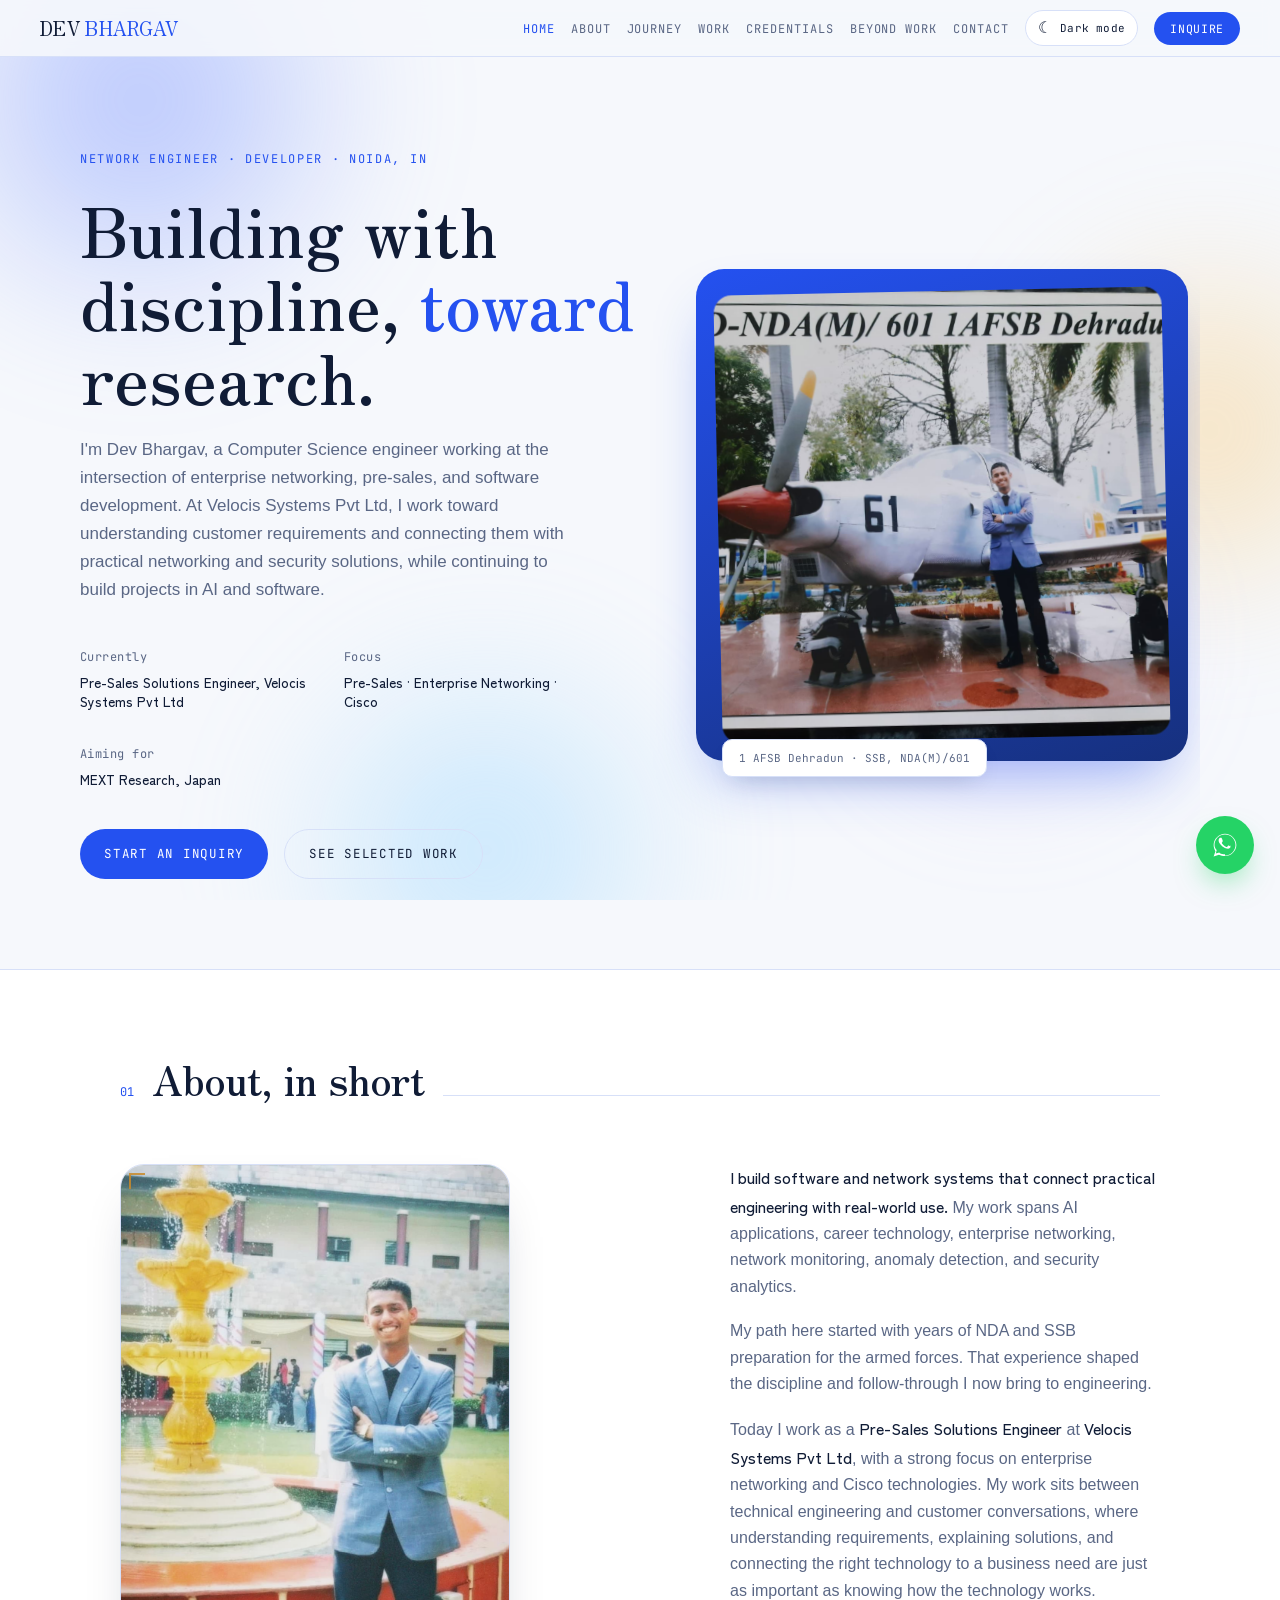
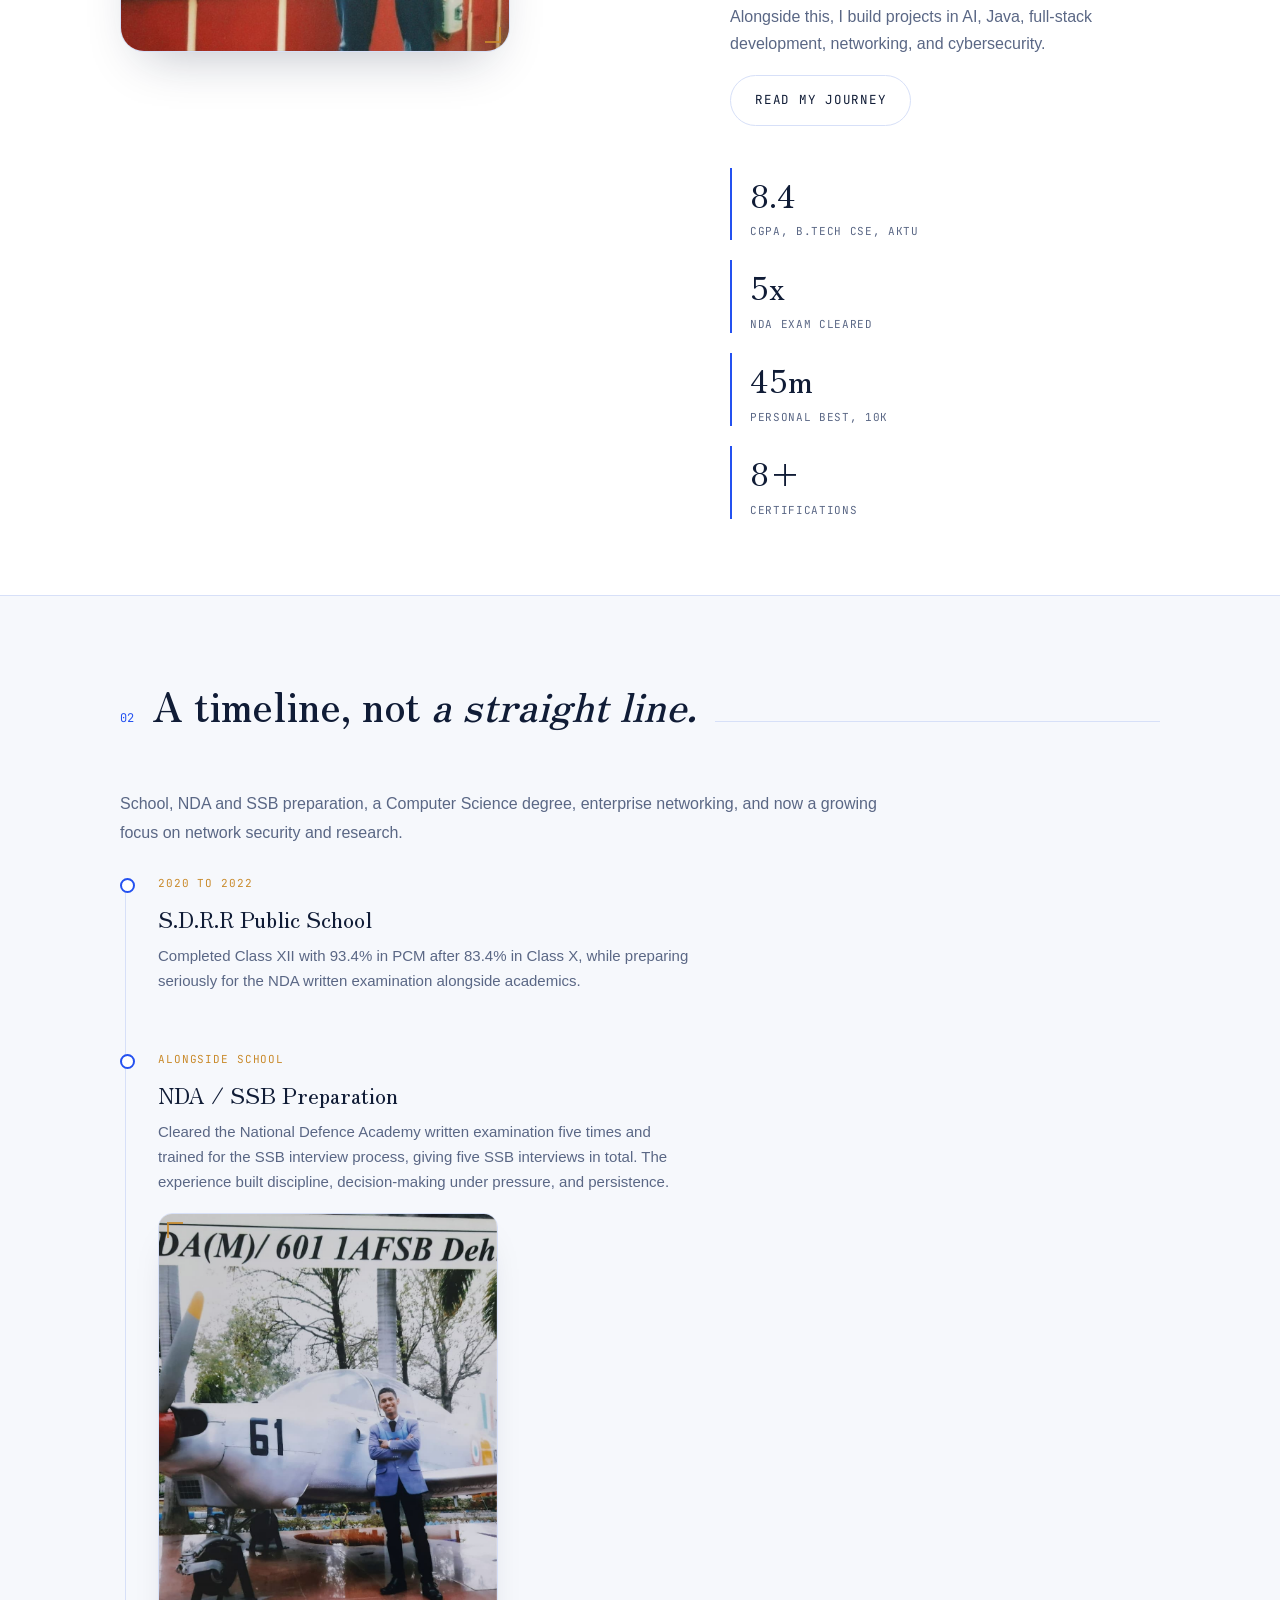
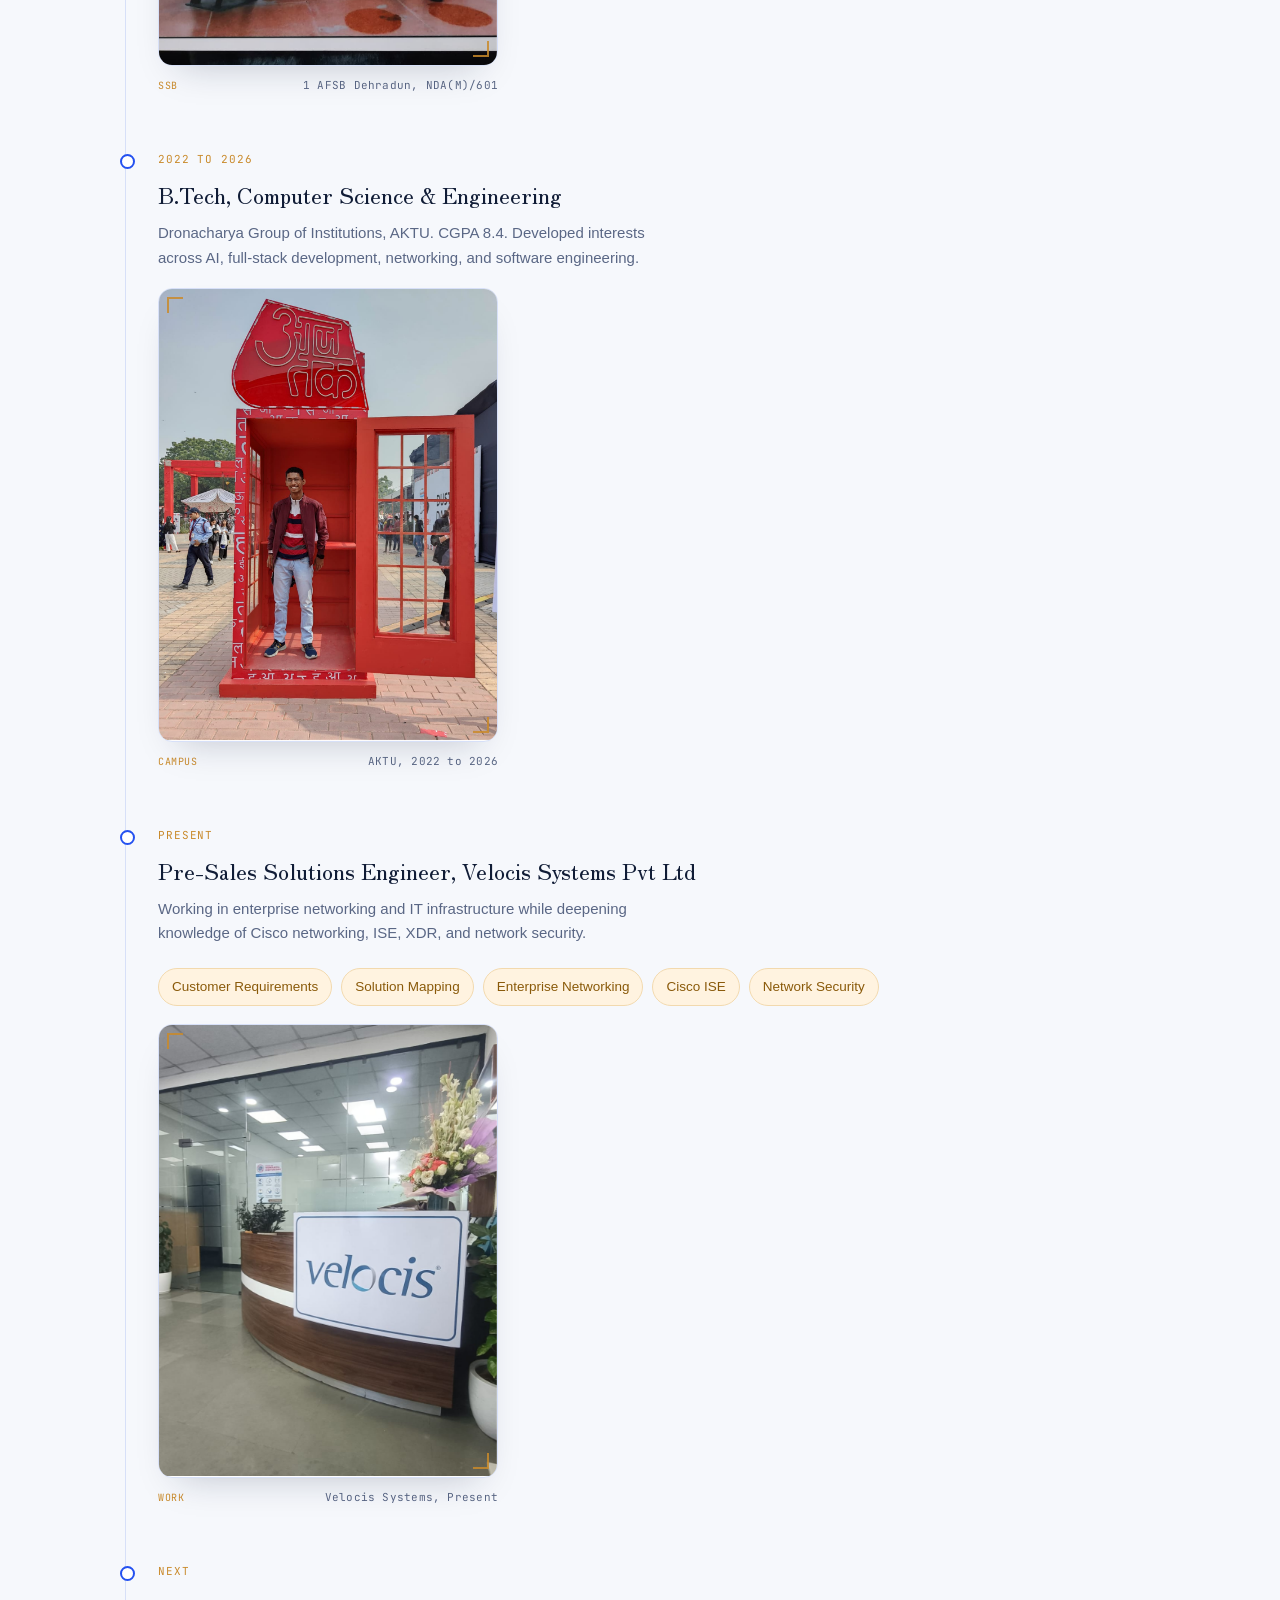
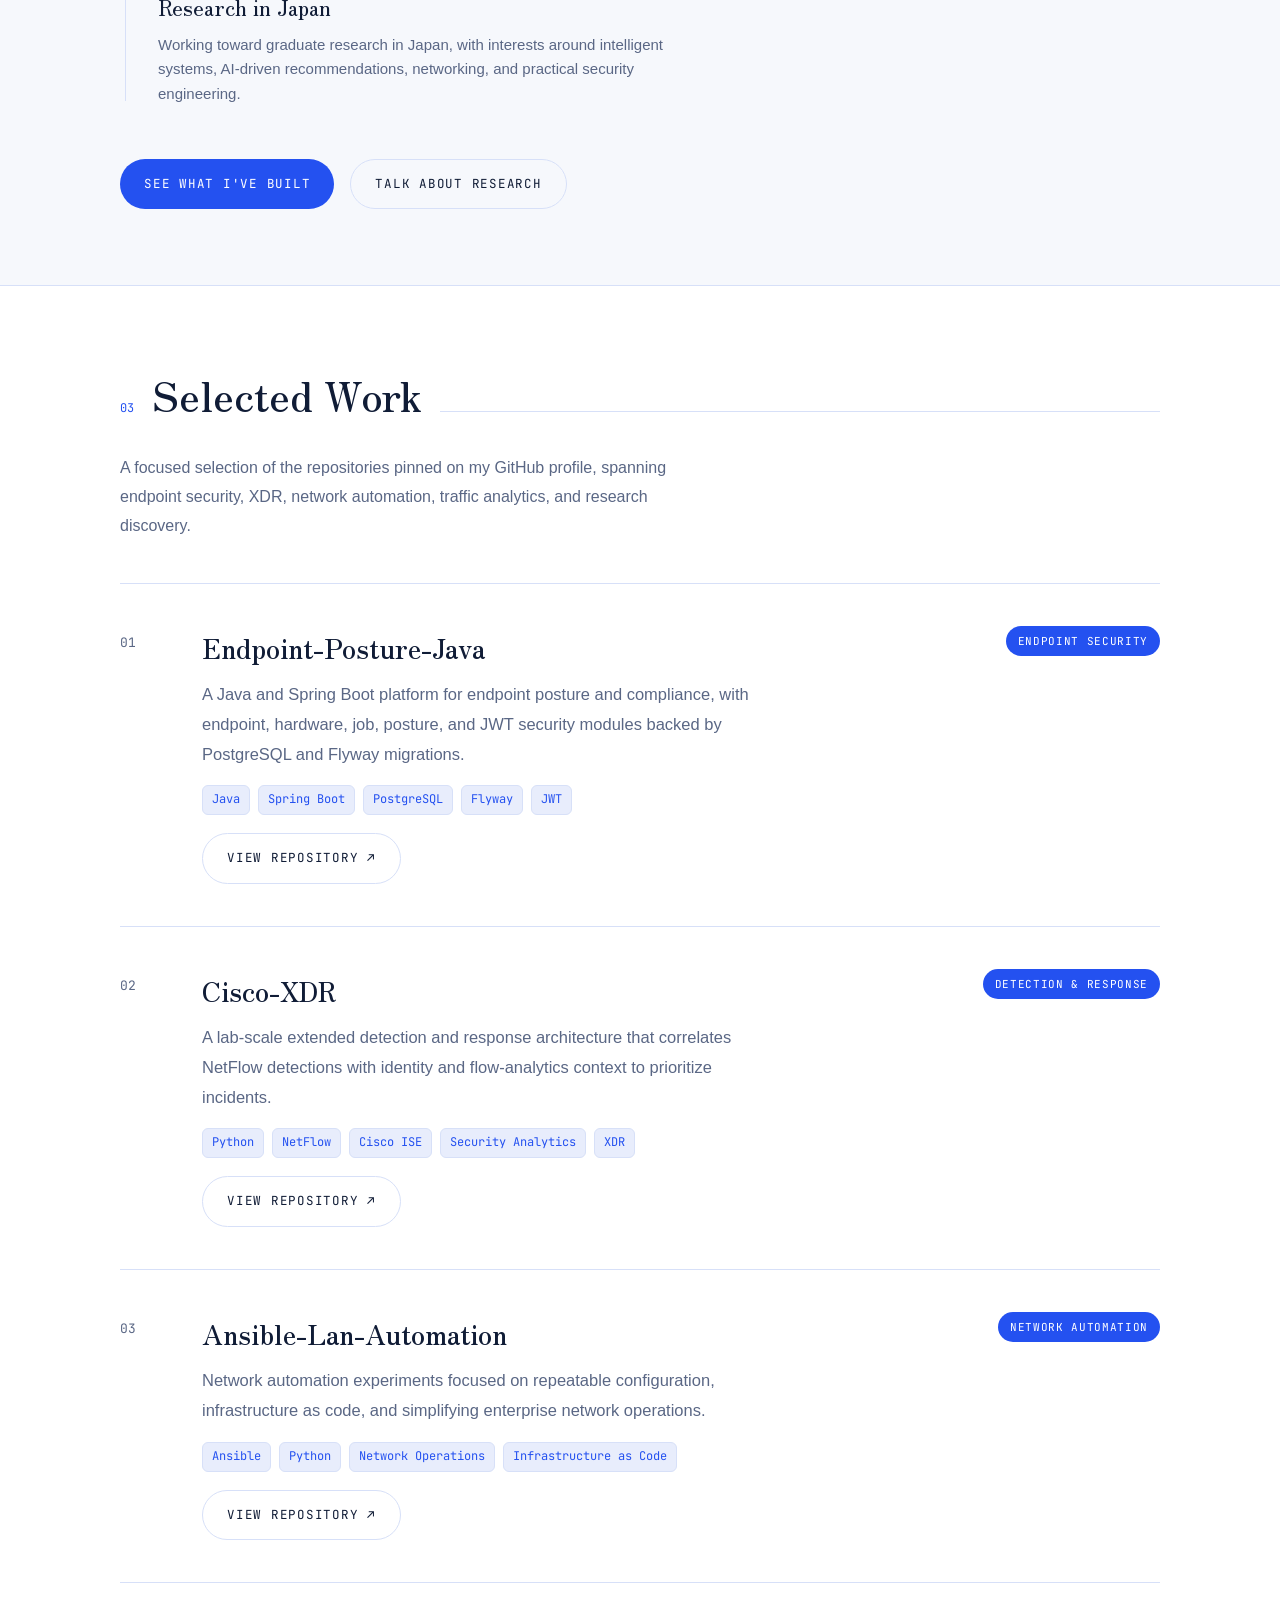
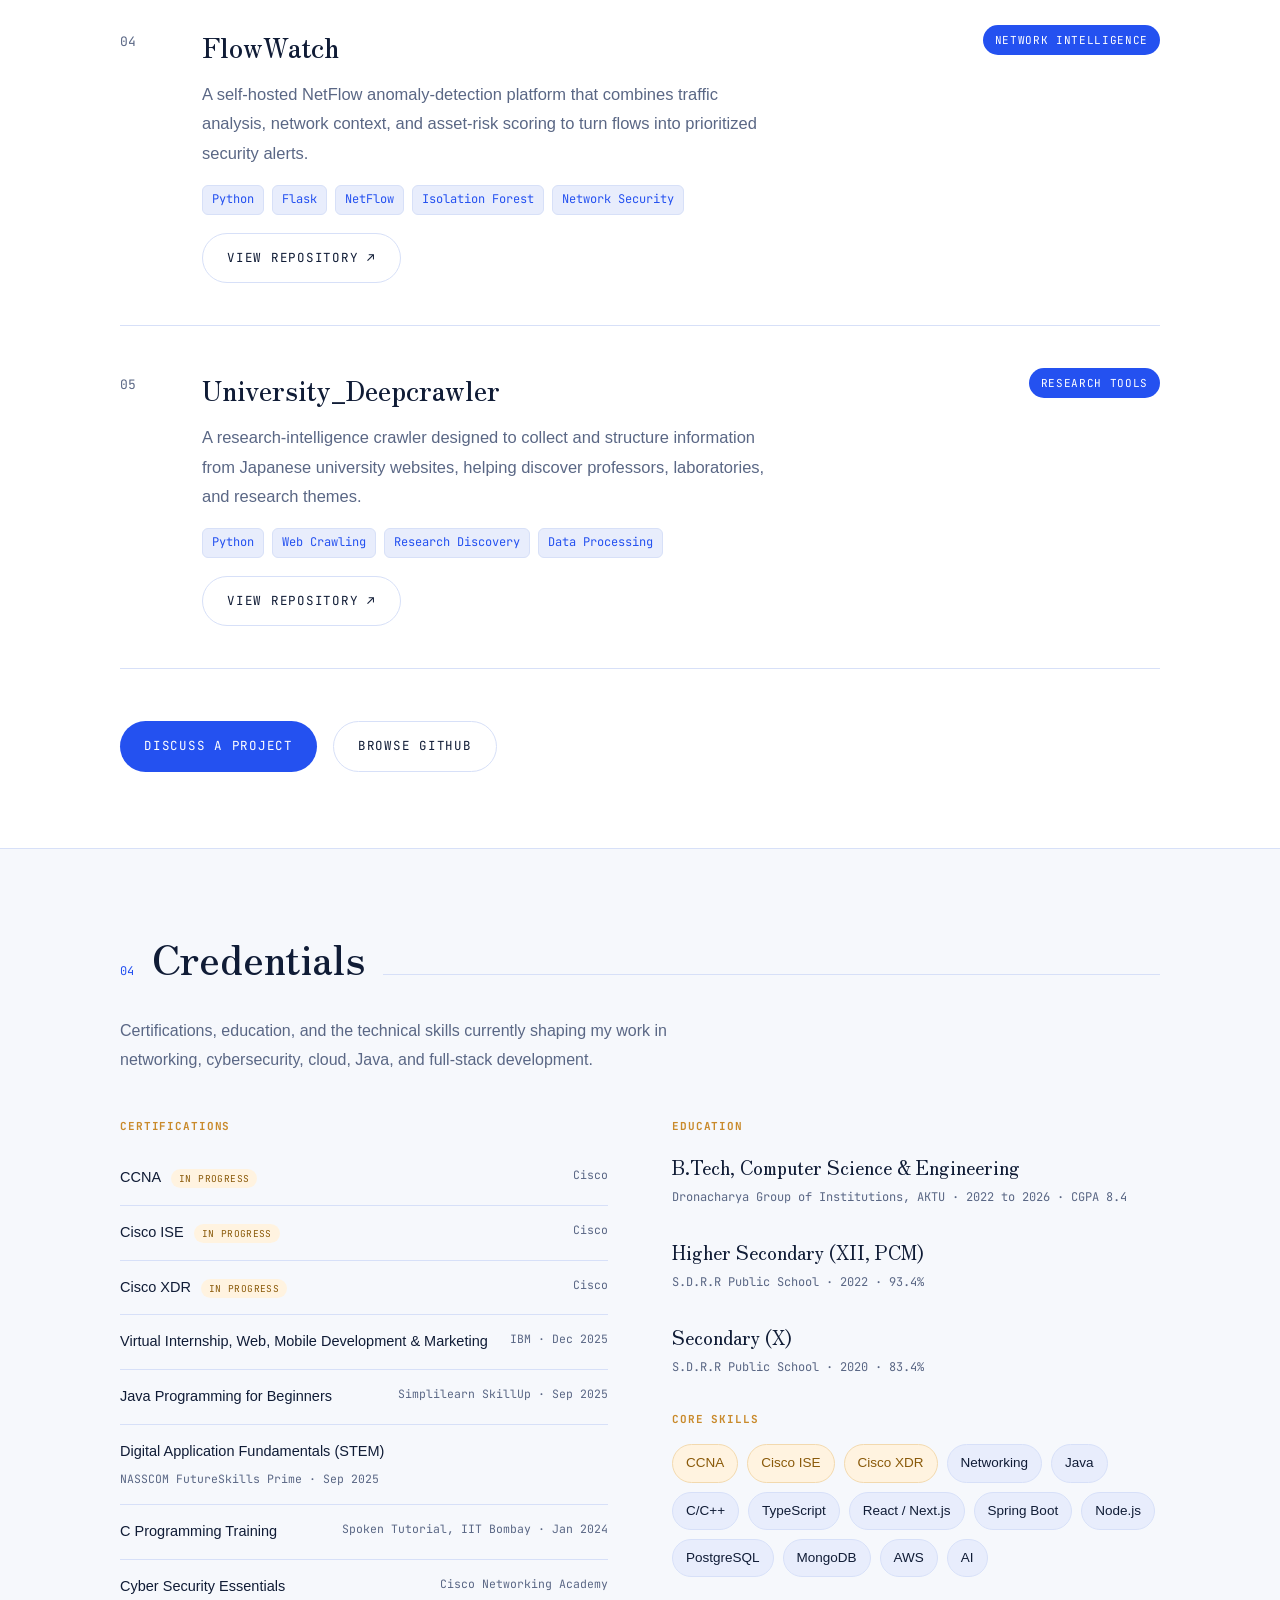
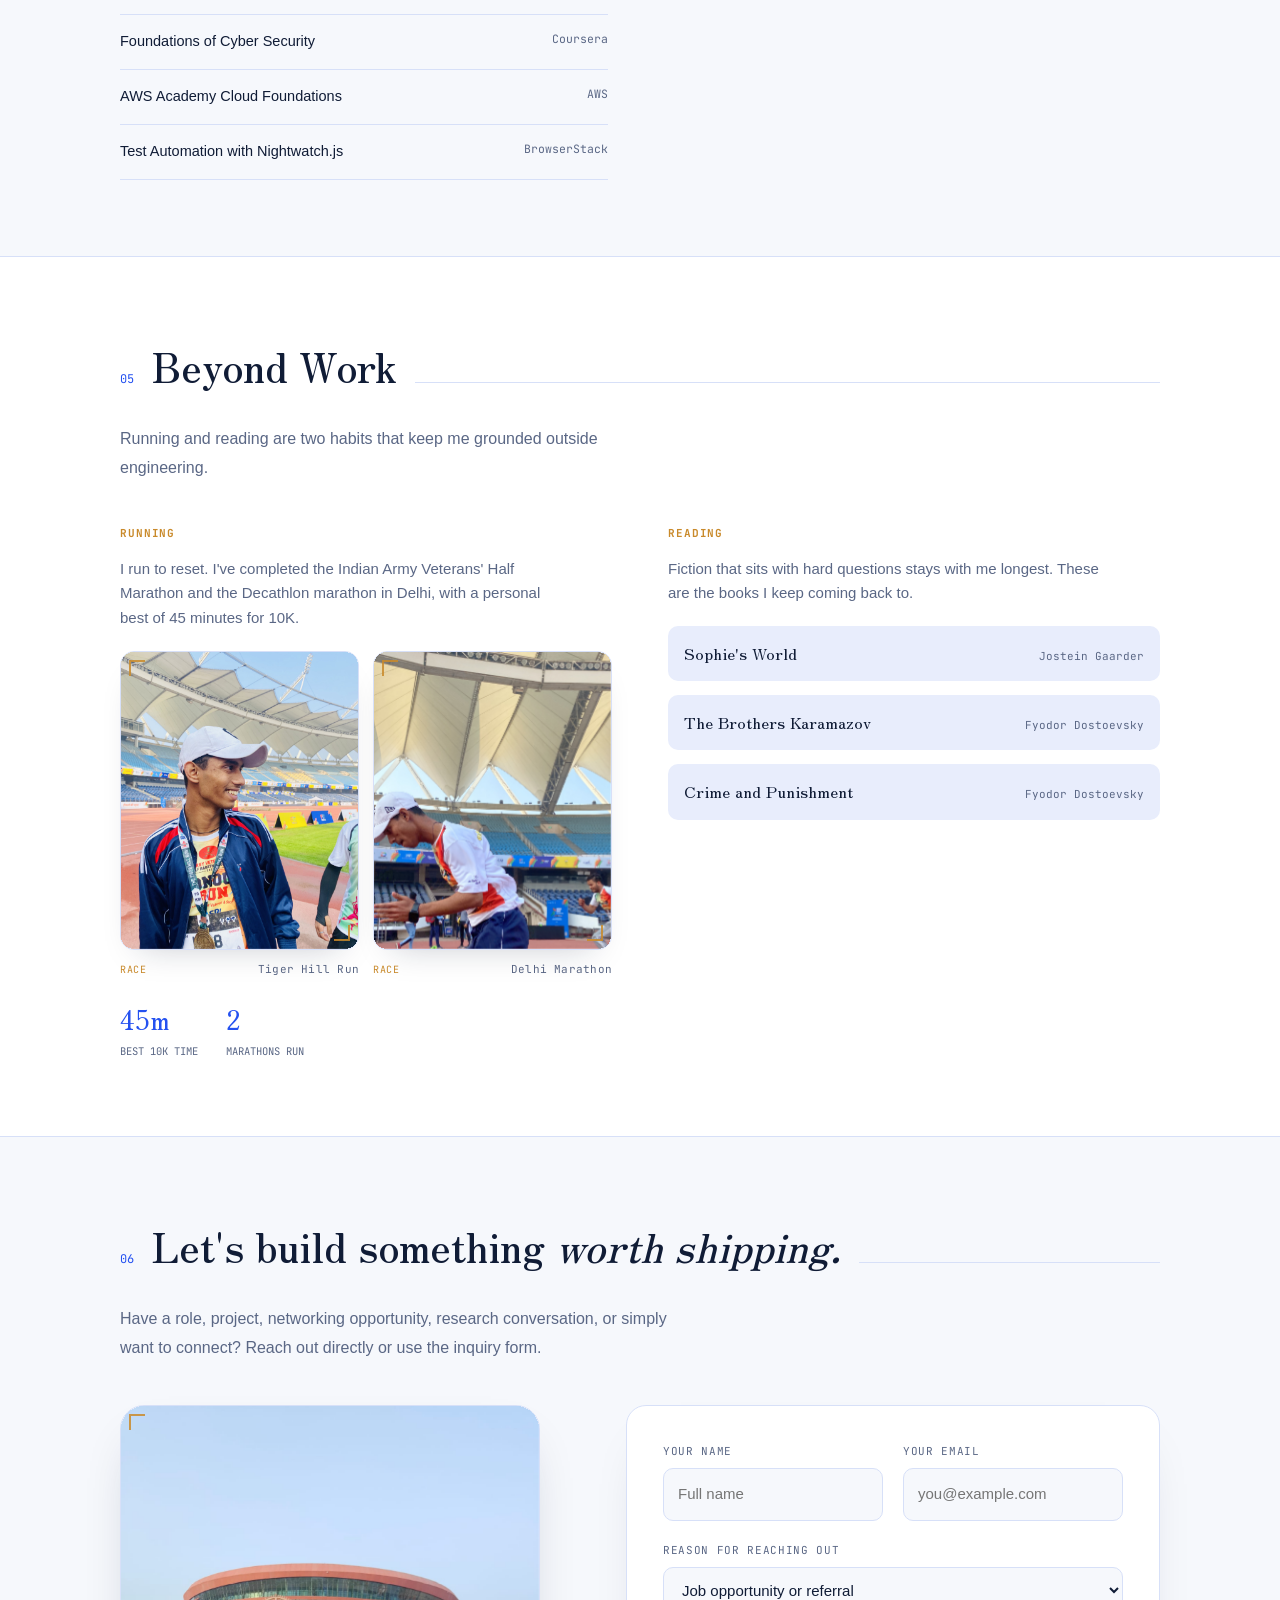
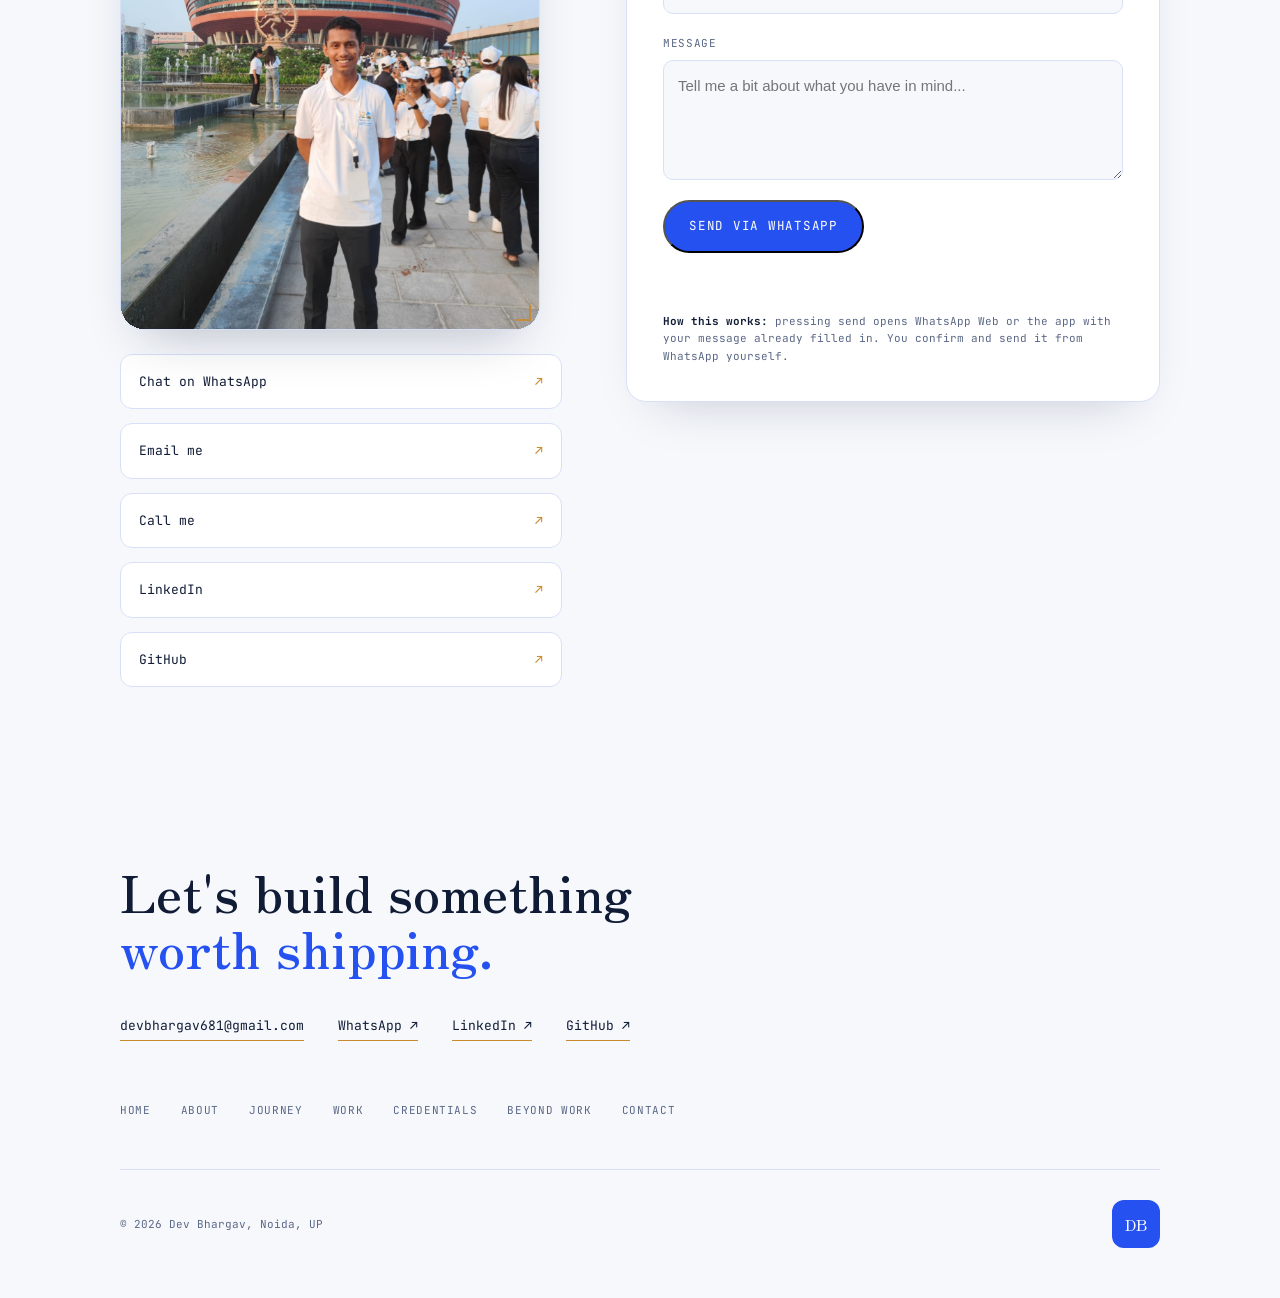
==== commit 45d0daaa: "revert: restore original portfolio hero" ====
--- a/index.html
+++ b/index.html
@@ -139,14 +139,13 @@
           </div>
         </div>
 
-        <div class="three-panel" data-reveal>
-          <canvas id="networkCanvas" aria-label="Interactive three-dimensional network globe showing connected infrastructure nodes" role="img"></canvas>
-          <div class="three-panel-vignette" aria-hidden="true"></div>
-          <div class="three-panel-top"><span class="live-dot"></span> NETWORK INTELLIGENCE <span class="panel-index">3D / 01</span></div>
-          <div class="three-panel-label label-identity"><span class="label-line"></span><span>IDENTITY <small>context</small></span></div>
-          <div class="three-panel-label label-telemetry"><span class="label-line"></span><span>TELEMETRY <small>signals</small></span></div>
-          <div class="three-panel-label label-risk"><span class="label-line"></span><span>RISK ENGINE <small>insight</small></span></div>
-          <div class="three-panel-bottom"><span>CONNECTED SYSTEMS</span><span>MOVE CURSOR TO EXPLORE ↗</span></div>
+        <div class="blue-box" data-reveal>
+          <div class="frame">
+            <img src="images/WhatsApp Image 2026-05-22 at 22.21.28.jpeg"
+                 alt="Dev Bhargav at 1 AFSB Dehradun during SSB training"
+                 width="1200" height="1200" fetchpriority="high">
+          </div>
+          <div class="cap">1 AFSB Dehradun · SSB, NDA(M)/601</div>
         </div>
       </div>
     </header>
@@ -853,7 +852,6 @@
       });
     })();
   </script>
-  <script type="module" src="three-scene.js"></script>
 
 </body>
 </html>
--- a/style.css
+++ b/style.css
@@ -666,3 +666,97 @@
   section { padding: 46px 0; }
   #about .about-grid { grid-template-columns: 1fr; }
 }
+
+
+/* THREE.JS NETWORK HERO */
+.three-panel {
+  position: relative;
+  min-width: 0;
+  min-height: 530px;
+  aspect-ratio: 0.91 / 1;
+  overflow: hidden;
+  isolation: isolate;
+  border: 1px solid rgba(99, 145, 255, .32);
+  border-radius: 28px;
+  background:
+    radial-gradient(ellipse at 50% 44%, rgba(24, 67, 146, .48), transparent 48%),
+    linear-gradient(150deg, #071226 0%, #0a1830 55%, #101e39 100%);
+  box-shadow: 0 28px 80px -38px rgba(17, 65, 190, .42);
+}
+#networkCanvas {
+  position: absolute;
+  inset: 0;
+  z-index: 1;
+  width: 100%;
+  height: 100%;
+  display: block;
+  cursor: grab;
+  touch-action: pan-y;
+  outline: none;
+}
+#networkCanvas:active { cursor: grabbing; }
+.three-panel-vignette {
+  position: absolute;
+  z-index: 2;
+  inset: 0;
+  pointer-events: none;
+  background: linear-gradient(180deg, rgba(5, 13, 29, .48) 0%, transparent 24%, transparent 70%, rgba(5, 13, 29, .72) 100%);
+}
+.three-panel-top, .three-panel-bottom {
+  position: absolute;
+  z-index: 3;
+  left: 22px;
+  right: 22px;
+  display: flex;
+  align-items: center;
+  justify-content: space-between;
+  gap: 12px;
+  color: #d9e6ff;
+  font: 10px/1.5 var(--mono);
+  letter-spacing: .12em;
+  pointer-events: none;
+}
+.three-panel-top { top: 22px; justify-content: flex-start; }
+.three-panel-top .panel-index { margin-left: auto; color: #8298bd; }
+.live-dot {
+  width: 7px; height: 7px; border-radius: 50%;
+  background: #65e7c4; box-shadow: 0 0 13px rgba(101, 231, 196, .85);
+  flex: 0 0 auto;
+}
+.three-panel-bottom { bottom: 20px; color: #8298bd; font-size: 8px; letter-spacing: .1em; }
+.three-panel-label {
+  position: absolute;
+  z-index: 3;
+  display: flex;
+  align-items: flex-start;
+  gap: 8px;
+  color: #d8e6ff;
+  font: 10px/1.45 var(--mono);
+  letter-spacing: .04em;
+  text-shadow: 0 1px 8px rgba(0, 0, 0, .7);
+  pointer-events: none;
+}
+.three-panel-label small { display: block; margin-top: 2px; color: #8398bc; font-size: 9px; letter-spacing: .02em; }
+.label-line { width: 22px; height: 1px; margin-top: 6px; background: #70a7ff; box-shadow: 0 0 8px #70a7ff; }
+.label-identity { top: 29%; left: 7%; }
+.label-telemetry { top: 48%; right: 5%; }
+.label-risk { bottom: 24%; left: 11%; }
+@media (max-width: 900px) {
+  .three-panel { min-height: 440px; aspect-ratio: 1 / 1; max-width: 600px; width: 100%; margin: 8px auto 0; }
+  .hero-grid { grid-template-columns: 1fr; gap: 38px; }
+  .hero { padding-top: 124px; }
+  .hero-grid > div:first-child { max-width: 720px; }
+}
+@media (max-width: 600px) {
+  .three-panel { min-height: 370px; border-radius: 20px; }
+  .three-panel-top, .three-panel-bottom { left: 14px; right: 14px; }
+  .three-panel-top { top: 15px; font-size: 8px; }
+  .three-panel-bottom { bottom: 14px; font-size: 7px; }
+  .three-panel-label { font-size: 8px; }
+  .label-line { width: 13px; }
+  .hero { padding-bottom: 56px; }
+}
+@media (prefers-reduced-motion: reduce) {
+  #networkCanvas { cursor: default; }
+}
+html[data-theme="light"] .three-panel { color-scheme: dark; }
